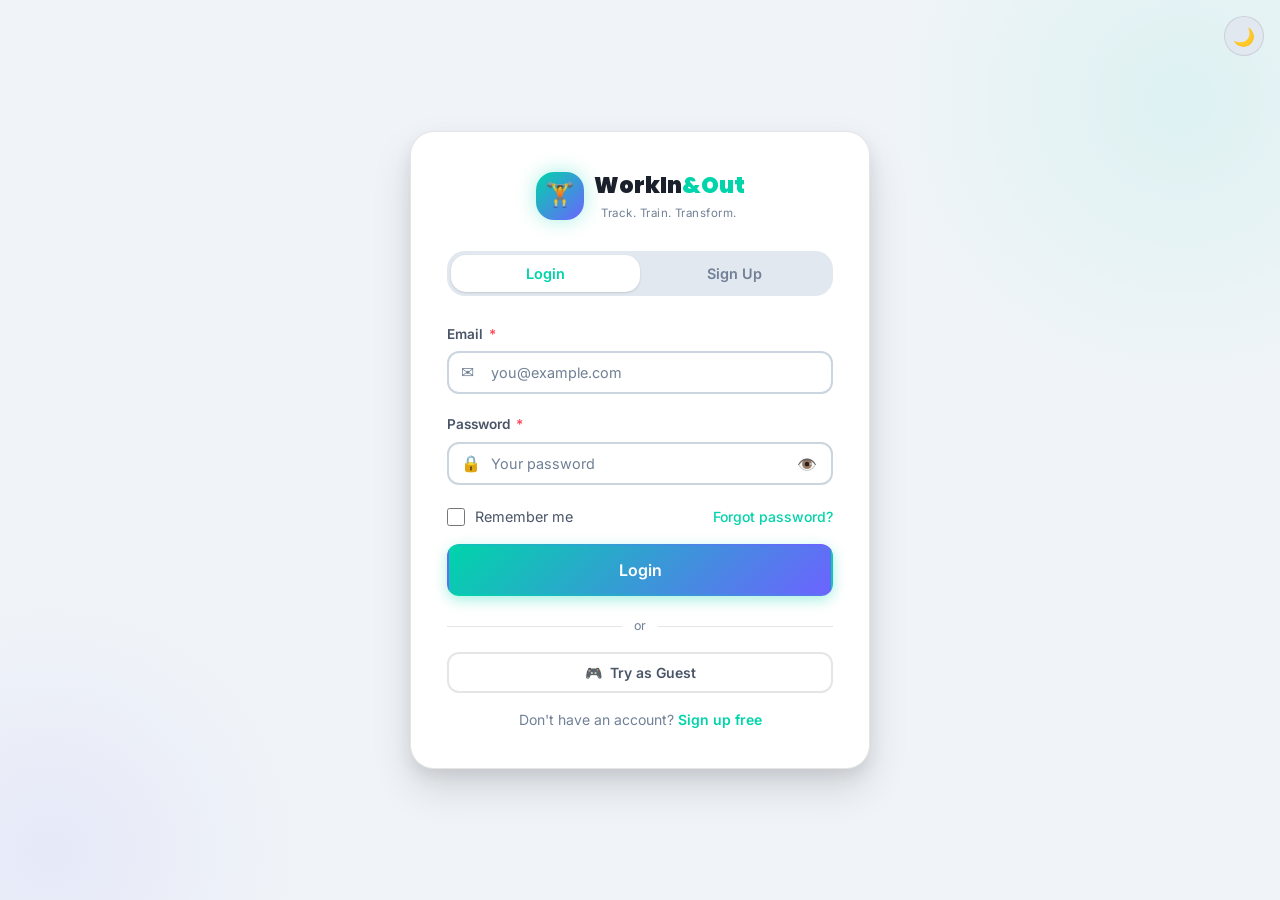
==== bmi.html @ ae922fb9 "feat: premium themes, real dashboard features, recovery page - themes.css: dark theme now uses deep " ====
<!DOCTYPE html>
<html lang="en" data-theme="light">
<head>
    <meta charset="UTF-8">
    <meta name="viewport" content="width=device-width, initial-scale=1.0">
    <title>BMI Calculator - WorkIn&amp;Out</title>
    <link rel="preconnect" href="https://fonts.googleapis.com">
    <link href="https://fonts.googleapis.com/css2?family=Inter:wght@300;400;500;600;700;800&family=Poppins:wght@400;500;600;700;800&display=swap" rel="stylesheet">
    <link rel="stylesheet" href="css/themes.css">
    <link rel="stylesheet" href="css/animations.css">
    <link rel="stylesheet" href="css/style.css">
    <style>
        /* ── Sidebar nav-link classes ── */
        .sidebar-header {
            display: flex;
            align-items: center;
            justify-content: space-between;
            padding: 20px 16px;
            border-bottom: 1px solid var(--nav-border);
            flex-shrink: 0;
        }
        .logo {
            display: flex;
            align-items: center;
            gap: 10px;
            font-family: 'Poppins', sans-serif;
            font-weight: 800;
            font-size: 1.05rem;
            color: var(--text-primary);
            text-decoration: none;
        }
        .logo span { color: var(--accent-primary); }
        .sidebar-close {
            background: none;
            border: none;
            cursor: pointer;
            color: var(--text-muted);
            font-size: 1rem;
            padding: 6px 8px;
            border-radius: var(--radius-sm);
            line-height: 1;
            transition: background var(--transition-fast);
            display: none;
        }
        .sidebar-close:hover { background: var(--bg-secondary); }
        .nav-links {
            list-style: none;
            padding: 12px 10px;
            margin: 0;
            flex: 1;
            display: flex;
            flex-direction: column;
            gap: 2px;
            overflow-y: auto;
        }
        .nav-links li { margin: 0; }
        .nav-link {
            display: flex;
            align-items: center;
            gap: 12px;
            padding: 11px 14px;
            border-radius: var(--radius-md);
            color: var(--text-secondary);
            font-weight: 500;
            font-size: 0.9rem;
            text-decoration: none;
            transition: all var(--transition-fast);
            position: relative;
        }
        .nav-link:hover {
            background: rgba(var(--accent-primary-rgb), 0.08);
            color: var(--accent-primary);
        }
        .nav-link.active {
            background: rgba(var(--accent-primary-rgb), 0.12);
            color: var(--accent-primary);
            font-weight: 600;
        }
        .nav-link.active::before {
            content: '';
            position: absolute;
            left: 0; top: 20%; bottom: 20%;
            width: 3px;
            background: var(--accent-primary);
            border-radius: 0 3px 3px 0;
        }
        .nav-icon { font-size: 1.1rem; flex-shrink: 0; width: 20px; text-align: center; }

        @media (max-width: 768px) {
            .sidebar-close { display: flex; align-items: center; justify-content: center; }
        }

        /* ── BMI Page Styles ── */
        .bmi-sliders-grid {
            display: grid;
            grid-template-columns: 1fr 1fr;
            gap: 24px;
        }
        @media (max-width: 640px) { .bmi-sliders-grid { grid-template-columns: 1fr; } }

        .slider-group { display: flex; flex-direction: column; gap: 12px; }
        .slider-label {
            font-weight: 700;
            font-size: 0.85rem;
            color: var(--text-muted);
            text-transform: uppercase;
            letter-spacing: 0.06em;
        }
        .slider-value-box {
            background: var(--gradient-primary);
            border-radius: var(--radius-lg);
            padding: 16px 20px;
            text-align: center;
            box-shadow: var(--shadow-glow);
        }
        .slider-big-num {
            font-family: 'Poppins', sans-serif;
            font-weight: 800;
            font-size: 3rem;
            color: #fff;
            line-height: 1;
        }
        .slider-unit-label {
            font-size: 0.9rem;
            color: rgba(255,255,255,0.75);
            font-weight: 600;
            margin-top: 2px;
        }
        .slider-track-wrap {
            display: flex;
            align-items: center;
            gap: 10px;
        }
        .slider-track-wrap span {
            font-size: 0.72rem;
            font-weight: 600;
            color: var(--text-muted);
            white-space: nowrap;
            min-width: 36px;
        }
        .slider-track-wrap span:last-child { text-align: right; }

        /* Custom range slider — gradient track */
        input[type="range"].bmi-slider {
            -webkit-appearance: none;
            appearance: none;
            flex: 1;
            height: 6px;
            border-radius: var(--radius-full);
            background: var(--bg-secondary);
            outline: none;
            cursor: pointer;
        }
        input[type="range"].bmi-slider::-webkit-slider-thumb {
            -webkit-appearance: none;
            appearance: none;
            width: 22px;
            height: 22px;
            border-radius: 50%;
            background: var(--gradient-primary);
            cursor: pointer;
            box-shadow: 0 2px 8px rgba(var(--accent-primary-rgb), 0.45);
            border: 3px solid #fff;
            transition: transform 0.15s ease, box-shadow 0.15s ease;
        }
        input[type="range"].bmi-slider::-moz-range-thumb {
            width: 22px;
            height: 22px;
            border-radius: 50%;
            background: var(--gradient-primary);
            cursor: pointer;
            box-shadow: 0 2px 8px rgba(var(--accent-primary-rgb), 0.45);
            border: 3px solid #fff;
        }
        input[type="range"].bmi-slider::-webkit-slider-thumb:hover {
            transform: scale(1.15);
            box-shadow: 0 4px 14px rgba(var(--accent-primary-rgb), 0.6);
        }

        /* Unit toggle */
        .unit-toggle-wrap {
            display: flex;
            align-items: center;
            gap: 10px;
        }
        .unit-btn {
            padding: 8px 18px;
            border-radius: var(--radius-full);
            border: 2px solid var(--border-color);
            background: var(--bg-card);
            color: var(--text-secondary);
            font-weight: 600;
            font-size: 0.85rem;
            cursor: pointer;
            transition: all var(--transition-fast);
        }
        .unit-btn.active {
            background: var(--gradient-primary);
            color: #fff;
            border-color: var(--accent-primary);
            box-shadow: var(--shadow-glow);
        }

        /* BMI Result Display */
        .bmi-result-card {
            text-align: center;
            padding: 32px 24px;
        }
        .bmi-big-number {
            font-family: 'Poppins', sans-serif;
            font-weight: 900;
            font-size: 5rem;
            line-height: 1;
            transition: color 0.4s ease;
        }
        .bmi-category-badge {
            display: inline-block;
            padding: 6px 20px;
            border-radius: var(--radius-full);
            font-weight: 700;
            font-size: 0.9rem;
            margin-top: 8px;
            transition: background 0.4s ease, color 0.4s ease;
        }
        .bmi-desc-text {
            margin-top: 12px;
            font-size: 0.9rem;
            color: var(--text-muted);
            max-width: 400px;
            margin-left: auto;
            margin-right: auto;
            line-height: 1.6;
        }

        /* Gauge */
        .gauge-wrap {
            display: flex;
            flex-direction: column;
            align-items: center;
            margin: 16px 0 8px;
        }
        #bmi-gauge-svg {
            width: 100%;
            max-width: 280px;
        }

        /* Gauge legend */
        .gauge-legend {
            display: flex;
            gap: 10px;
            flex-wrap: wrap;
            justify-content: center;
            margin-top: 8px;
        }
        .gauge-legend-item {
            display: flex;
            align-items: center;
            gap: 5px;
            font-size: 0.72rem;
            font-weight: 600;
            color: var(--text-muted);
        }
        .gauge-dot {
            width: 8px;
            height: 8px;
            border-radius: 50%;
            flex-shrink: 0;
        }

        /* Ideal weight */
        .ideal-weight-display {
            display: flex;
            align-items: center;
            justify-content: center;
            gap: 16px;
            flex-wrap: wrap;
        }
        .ideal-range-val {
            font-family: 'Poppins', sans-serif;
            font-size: 1.5rem;
            font-weight: 800;
            color: var(--accent-success);
        }

        /* History chart */
        .bmi-chart-canvas {
            width: 100%;
            height: 200px;
            display: block;
        }

        /* Save btn area */
        .save-section {
            display: flex;
            align-items: center;
            justify-content: center;
            gap: 12px;
            padding: 8px 0;
        }

        /* Topbar hamburger inline */
        .topbar-hamburger {
            background: none;
            border: none;
            font-size: 1.4rem;
            cursor: pointer;
            color: var(--text-primary);
            padding: 4px 8px;
            border-radius: var(--radius-sm);
            display: none;
            line-height: 1;
        }
        @media (max-width: 768px) {
            .topbar-hamburger { display: block; }
        }
    </style>
</head>
<body>
<div class="app-layout">

    <!-- ══════════ SIDEBAR ══════════ -->
    <nav class="sidebar" id="sidebar">
        <div class="sidebar-header">
            <div class="logo">🏋️ <span>WorkIn&amp;Out</span></div>
            <button class="sidebar-close" id="sidebarClose">✕</button>
        </div>
        <ul class="nav-links">
            <li><a href="dashboard.html" class="nav-link"><span class="nav-icon">🏠</span><span>Dashboard</span></a></li>
            <li><a href="workout.html" class="nav-link"><span class="nav-icon">💪</span><span>Workouts</span></a></li>
            <li><a href="bmi.html" class="nav-link active"><span class="nav-icon">⚖️</span><span>BMI</span></a></li>
            <li><a href="diet.html" class="nav-link"><span class="nav-icon">🥗</span><span>Diet</span></a></li>
            <li><a href="sessions.html" class="nav-link"><span class="nav-icon">⏱️</span><span>Sessions</span></a></li>
            <li><a href="progress.html" class="nav-link"><span class="nav-icon">📈</span><span>Progress</span></a></li>
            <li><a href="sleep.html" class="nav-link"><span class="nav-icon">🌿</span><span>Recovery</span></a></li>
            <li><a href="profile.html" class="nav-link"><span class="nav-icon">👤</span><span>Profile</span></a></li>
        </ul>
        <div class="sidebar-footer">
            <button class="theme-toggle" id="themeToggle" onclick="ThemeManager.toggle()">🌙 Dark Mode</button>
            <button class="btn btn-danger btn-sm" onclick="Auth.logout()">Logout</button>
        </div>
    </nav>
    <div class="sidebar-overlay" id="sidebarOverlay"></div>
    <button class="hamburger" id="hamburger">☰</button>

    <!-- ══════════ MAIN CONTENT ══════════ -->
    <main class="main-content">

        <!-- Top bar -->
        <div class="topbar">
            <div class="d-flex items-center gap-8">
                <button class="topbar-hamburger" id="topbarHamburger" aria-label="Menu">☰</button>
                <div>
                    <span class="topbar-title">BMI Calculator</span>
                </div>
            </div>
            <div class="topbar-actions">
                <button class="theme-toggle" data-theme-toggle aria-label="Toggle theme">
                    <span class="theme-icon">🌙</span>
                </button>
            </div>
        </div>

        <!-- Page body -->
        <div class="page-container">

            <!-- ── Input Section ── -->
            <div class="section reveal">
                <div class="section-header">
                    <h3 class="section-title">⚖️ BMI Calculator</h3>
                    <div class="unit-toggle-wrap">
                        <button class="unit-btn active" id="btn-metric" onclick="setUnit('metric')">Metric (cm/kg)</button>
                        <button class="unit-btn" id="btn-imperial" onclick="setUnit('imperial')">Imperial (in/lbs)</button>
                    </div>
                </div>

                <!-- Hidden select read by bmi.js -->
                <select id="unit-select" style="display:none">
                    <option value="metric" selected>metric</option>
                    <option value="imperial">imperial</option>
                </select>

                <div class="bmi-sliders-grid">
                    <!-- Height slider -->
                    <div class="card">
                        <div class="slider-label">📏 Height</div>
                        <div class="slider-value-box">
                            <div class="slider-big-num" id="height-display">170</div>
                            <div class="slider-unit-label" id="height-unit-label">cm</div>
                        </div>
                        <div class="slider-group">
                            <div class="slider-track-wrap">
                                <span id="height-min-label">100 cm</span>
                                <input type="range" class="bmi-slider" id="height-input"
                                    min="100" max="250" value="170" step="1"
                                    oninput="onSliderInput('height')">
                                <span id="height-max-label">250 cm</span>
                            </div>
                        </div>
                    </div>

                    <!-- Weight slider -->
                    <div class="card">
                        <div class="slider-label">🏋️ Weight</div>
                        <div class="slider-value-box" style="background:linear-gradient(135deg,#6c63ff,#a855f7)">
                            <div class="slider-big-num" id="weight-display">70</div>
                            <div class="slider-unit-label" id="weight-unit-label">kg</div>
                        </div>
                        <div class="slider-group">
                            <div class="slider-track-wrap">
                                <span id="weight-min-label">30 kg</span>
                                <input type="range" class="bmi-slider" id="weight-input"
                                    min="30" max="200" value="70" step="1"
                                    oninput="onSliderInput('weight')">
                                <span id="weight-max-label">200 kg</span>
                            </div>
                        </div>
                    </div>
                </div>
            </div>

            <!-- ── BMI Result + Gauge ── -->
            <div class="section reveal">
                <div class="section-header">
                    <h3 class="section-title">📊 Your Result</h3>
                </div>
                <div class="card bmi-result-card">
                    <div class="bmi-big-number" id="bmi-gauge-number" style="color:var(--accent-primary)">—</div>
                    <div class="bmi-category-badge" id="bmi-gauge-category"
                        style="background:rgba(var(--accent-primary-rgb),0.12);color:var(--accent-primary)">
                        Enter values above
                    </div>
                    <div class="gauge-wrap">
                        <div id="gauge-holder"></div>
                        <div class="gauge-legend">
                            <div class="gauge-legend-item"><div class="gauge-dot" style="background:#74b9ff"></div>Underweight &lt;18.5</div>
                            <div class="gauge-legend-item"><div class="gauge-dot" style="background:#00d4aa"></div>Normal 18.5–24.9</div>
                            <div class="gauge-legend-item"><div class="gauge-dot" style="background:#ffa502"></div>Overweight 25–29.9</div>
                            <div class="gauge-legend-item"><div class="gauge-dot" style="background:#ff4757"></div>Obese ≥30</div>
                        </div>
                    </div>
                    <div class="bmi-desc-text" id="bmi-description">Adjust the sliders above to calculate your BMI.</div>
                </div>
            </div>

            <!-- ── Ideal Weight Range ── -->
            <div class="section reveal">
                <div class="card">
                    <div class="card-header">
                        <div class="card-title">🎯 Ideal Weight Range</div>
                        <div class="card-subtitle">Based on BMI 18.5 – 24.9 for your height</div>
                    </div>
                    <div class="ideal-weight-display" id="ideal-weight-display">
                        <div style="text-align:center">
                            <div class="text-muted text-sm font-semibold">Min</div>
                            <div class="ideal-range-val" id="ideal-min">—</div>
                            <div class="text-muted text-xs" id="ideal-unit-label">kg</div>
                        </div>
                        <div style="font-size:2rem;color:var(--text-muted)">→</div>
                        <div style="text-align:center">
                            <div class="text-muted text-sm font-semibold">Max</div>
                            <div class="ideal-range-val" id="ideal-max">—</div>
                            <div class="text-muted text-xs" id="ideal-unit-label2">kg</div>
                        </div>
                        <div style="text-align:center;margin-left:12px">
                            <div class="text-sm text-muted">Your ideal weight range is</div>
                            <div class="font-bold" id="ideal-summary">— to — kg</div>
                        </div>
                    </div>
                </div>
            </div>

            <!-- ── Save Reading ── -->
            <div class="section reveal">
                <div class="save-section">
                    <button class="btn btn-primary" id="save-bmi-btn">💾 Save Reading</button>
                </div>
            </div>

            <!-- ── BMI History Chart ── -->
            <div class="section reveal">
                <div class="section-header">
                    <h3 class="section-title">📈 BMI History</h3>
                </div>
                <div class="card">
                    <canvas class="bmi-chart-canvas" id="bmi-chart"></canvas>
                </div>
            </div>

            <!-- ── History Table ── -->
            <div class="section reveal">
                <div id="bmi-history">
                    <!-- Populated by bmi.js -->
                </div>
            </div>

        </div><!-- /page-container -->
    </main>
</div><!-- /app-layout -->

<!-- Scripts -->
<script src="js/utils.js"></script>
<script src="js/theme.js"></script>
<script src="js/auth.js"></script>
<script src="js/app.js"></script>
<script src="js/bmi.js"></script>
<script>
    /* ── Sidebar mobile close ── */
    (function () {
        function closeSidebar() {
            document.querySelector('.sidebar').classList.remove('open');
            document.querySelector('.sidebar-overlay').classList.remove('active');
            document.querySelector('.hamburger').classList.remove('open');
            document.body.style.overflow = '';
        }
        document.getElementById('sidebarClose').addEventListener('click', closeSidebar);
        document.getElementById('sidebarOverlay').addEventListener('click', closeSidebar);
        document.querySelectorAll('.nav-link').forEach(function (link) {
            link.addEventListener('click', function () {
                if (window.innerWidth <= 768) closeSidebar();
            });
        });
        /* Topbar hamburger also opens sidebar */
        var topbarHam = document.getElementById('topbarHamburger');
        if (topbarHam) {
            topbarHam.addEventListener('click', function () {
                document.querySelector('.sidebar').classList.toggle('open');
                document.querySelector('.sidebar-overlay').classList.toggle('active');
            });
        }
    })();

    /* ── Slider helpers ── */
    var _currentUnit = 'metric';

    function onSliderInput(which) {
        var val = document.getElementById(which + '-input').value;
        document.getElementById(which + '-display').textContent = val;
        updateIdealWeight();
    }

    function setUnit(unit) {
        if (_currentUnit === unit) return;

        var hInput = document.getElementById('height-input');
        var wInput = document.getElementById('weight-input');
        var hVal   = parseFloat(hInput.value);
        var wVal   = parseFloat(wInput.value);

        if (unit === 'imperial') {
            /* cm → inches */
            var hIn = Math.round(hVal / 2.54);
            hInput.min   = '55';
            hInput.max   = '95';
            hInput.value = Math.min(Math.max(hIn, 55), 95);
            document.getElementById('height-display').textContent = hInput.value;
            document.getElementById('height-unit-label').textContent = 'in';
            document.getElementById('height-min-label').textContent  = '55 in';
            document.getElementById('height-max-label').textContent  = '95 in';

            /* kg → lbs */
            var wLbs = Math.round(wVal * 2.20462);
            wInput.min   = '66';
            wInput.max   = '440';
            wInput.value = Math.min(Math.max(wLbs, 66), 440);
            document.getElementById('weight-display').textContent = wInput.value;
            document.getElementById('weight-unit-label').textContent = 'lbs';
            document.getElementById('weight-min-label').textContent  = '66 lbs';
            document.getElementById('weight-max-label').textContent  = '440 lbs';

            document.getElementById('ideal-unit-label').textContent  = 'lbs';
            document.getElementById('ideal-unit-label2').textContent = 'lbs';
        } else {
            /* inches → cm */
            var hCm = Math.round(hVal * 2.54);
            hInput.min   = '100';
            hInput.max   = '250';
            hInput.value = Math.min(Math.max(hCm, 100), 250);
            document.getElementById('height-display').textContent = hInput.value;
            document.getElementById('height-unit-label').textContent = 'cm';
            document.getElementById('height-min-label').textContent  = '100 cm';
            document.getElementById('height-max-label').textContent  = '250 cm';

            /* lbs → kg */
            var wKg = Math.round(wVal / 2.20462);
            wInput.min   = '30';
            wInput.max   = '200';
            wInput.value = Math.min(Math.max(wKg, 30), 200);
            document.getElementById('weight-display').textContent = wInput.value;
            document.getElementById('weight-unit-label').textContent = 'kg';
            document.getElementById('weight-min-label').textContent  = '30 kg';
            document.getElementById('weight-max-label').textContent  = '200 kg';

            document.getElementById('ideal-unit-label').textContent  = 'kg';
            document.getElementById('ideal-unit-label2').textContent = 'kg';
        }

        _currentUnit = unit;
        var sel = document.getElementById('unit-select');
        sel.value = unit;
        sel.dispatchEvent(new Event('input'));

        document.getElementById('btn-metric').classList.toggle('active', unit === 'metric');
        document.getElementById('btn-imperial').classList.toggle('active', unit === 'imperial');

        updateIdealWeight();
    }

    function updateIdealWeight() {
        var hVal = parseFloat(document.getElementById('height-input').value);
        if (!hVal) return;
        var hM;
        if (_currentUnit === 'imperial') {
            hM = hVal * 0.0254;
        } else {
            hM = hVal / 100;
        }
        var idealMinKg = Math.round(18.5 * hM * hM * 10) / 10;
        var idealMaxKg = Math.round(24.9 * hM * hM * 10) / 10;

        var minDisp, maxDisp, unitStr;
        if (_currentUnit === 'imperial') {
            minDisp = (idealMinKg * 2.20462).toFixed(1);
            maxDisp = (idealMaxKg * 2.20462).toFixed(1);
            unitStr = 'lbs';
        } else {
            minDisp = idealMinKg.toFixed(1);
            maxDisp = idealMaxKg.toFixed(1);
            unitStr = 'kg';
        }

        document.getElementById('ideal-min').textContent     = minDisp;
        document.getElementById('ideal-max').textContent     = maxDisp;
        document.getElementById('ideal-summary').textContent =
            minDisp + ' to ' + maxDisp + ' ' + unitStr;
    }

    /* ── Theme button label sync ── */
    function syncThemeBtn() {
        var isDark = document.documentElement.getAttribute('data-theme') === 'dark';
        var btn = document.getElementById('themeToggle');
        if (btn) btn.textContent = isDark ? '☀️ Light Mode' : '🌙 Dark Mode';
    }
    var _origToggle = ThemeManager.toggle;
    ThemeManager.toggle = function () { _origToggle(); syncThemeBtn(); };

    /* ── DOMContentLoaded init ── */
    document.addEventListener('DOMContentLoaded', function () {
        ThemeManager.init();
        Auth.requireAuth();
        App.init();
        BMICalculator.init();

        syncThemeBtn();

        /* Pre-populate sliders from user profile */
        var user = Auth.getCurrentUser && Auth.getCurrentUser();
        if (user) {
            var h = parseFloat(user.height);
            var w = parseFloat(user.weight);
            if (h && h >= 100 && h <= 250) {
                document.getElementById('height-input').value = h;
                document.getElementById('height-display').textContent = h;
            }
            if (w && w >= 30 && w <= 200) {
                document.getElementById('weight-input').value = w;
                document.getElementById('weight-display').textContent = w;
            }
            /* Trigger bmi.js recalculation */
            document.getElementById('height-input').dispatchEvent(new Event('input'));
        }

        updateIdealWeight();
        BMICalculator.renderBMIHistoryChart('bmi-chart');
    });
</script>
</body>
</html>
---- css/themes.css ----
/* =============================================
   WorkIn&Out - Theme Variables
   Light theme is the default (:root)
   Dark theme via [data-theme="dark"]
============================================= */

:root {
  /* Backgrounds */
  --bg-primary:    #f0f4f8;
  --bg-secondary:  #e2e8f0;
  --bg-card:       #ffffff;
  --bg-glass:      rgba(255, 255, 255, 0.72);

  /* Text */
  --text-primary:   #1a202c;
  --text-secondary: #4a5568;
  --text-muted:     #718096;

  /* Accent */
  --accent-primary:   #00d4aa;
  --accent-secondary: #6c63ff;
  --accent-danger:    #ff4757;
  --accent-warning:   #ffa502;
  --accent-success:   #2ed573;

  /* Accent RGB helpers (for rgba() usage) */
  --accent-primary-rgb:   0, 212, 170;
  --accent-secondary-rgb: 108, 99, 255;
  --accent-danger-rgb:    255, 71, 87;

  /* Borders */
  --border-color: rgba(0, 0, 0, 0.1);
  --border-focus: var(--accent-primary);

  /* Shadows */
  --shadow-sm:  0 1px 3px rgba(0, 0, 0, 0.08), 0 1px 2px rgba(0, 0, 0, 0.06);
  --shadow-md:  0 4px 6px rgba(0, 0, 0, 0.07), 0 2px 4px rgba(0, 0, 0, 0.06);
  --shadow-lg:  0 10px 25px rgba(0, 0, 0, 0.1), 0 4px 10px rgba(0, 0, 0, 0.08);
  --shadow-xl:  0 20px 40px rgba(0, 0, 0, 0.12), 0 8px 16px rgba(0, 0, 0, 0.08);
  --shadow-glow: 0 0 20px rgba(var(--accent-primary-rgb), 0.35);
  --shadow-glow-lg: 0 0 40px rgba(var(--accent-primary-rgb), 0.5);

  /* Gradient */
  --gradient-bg:        linear-gradient(135deg, #f0f4ff 0%, #e8f0fe 50%, #f0f4f8 100%);
  --gradient-primary:   linear-gradient(135deg, var(--accent-primary) 0%, var(--accent-secondary) 100%);
  --gradient-danger:    linear-gradient(135deg, var(--accent-danger)  0%, #ff6b81 100%);
  --gradient-warm:      linear-gradient(135deg, #ffa502 0%, #ff6348 100%);
  --gradient-cool:      linear-gradient(135deg, #74b9ff 0%, var(--accent-secondary) 100%);
  --gradient-card:      linear-gradient(145deg, var(--bg-card) 0%, var(--bg-secondary) 100%);

  /* Nav */
  --nav-bg:      #ffffff;
  --nav-border:  rgba(0, 0, 0, 0.08);
  --nav-width:   260px;

  /* Input */
  --input-bg:      #ffffff;
  --input-border:  #cbd5e0;

  /* Radius */
  --radius-sm:  6px;
  --radius-md:  12px;
  --radius-lg:  18px;
  --radius-xl:  24px;
  --radius-full: 9999px;

  /* Transitions */
  --transition-fast:   0.15s ease;
  --transition-normal: 0.25s ease;
  --transition-slow:   0.4s ease;

  /* Z-index layers */
  --z-base:    1;
  --z-dropdown: 100;
  --z-sticky:  200;
  --z-overlay: 300;
  --z-modal:   400;
  --z-toast:   500;
}

/* ── Dark Theme ─────────────────────────────── */
[data-theme="dark"] {
  --bg-primary:    #0a0a0f;
  --bg-secondary:  #12121a;
  --bg-card:       #1a1a2e;
  --bg-glass:      rgba(26, 26, 46, 0.80);
  --gradient-bg:   linear-gradient(135deg, #0a0a0f 0%, #0f0f1a 50%, #1a1a2e 100%);

  --text-primary:   #f0f4f8;
  --text-secondary: #a0aec0;
  --text-muted:     #718096;

  --accent-primary:   #00d4aa;
  --accent-secondary: #7c75ff;
  --accent-danger:    #ff4757;
  --accent-warning:   #ffa502;
  --accent-success:   #2ed573;

  --border-color: rgba(255, 255, 255, 0.08);

  --shadow-sm:  0 1px 3px rgba(0, 0, 0, 0.3),  0 1px 2px rgba(0, 0, 0, 0.2);
  --shadow-md:  0 4px 6px rgba(0, 0, 0, 0.25), 0 2px 4px rgba(0, 0, 0, 0.2);
  --shadow-lg:  0 10px 25px rgba(0, 0, 0, 0.35), 0 4px 10px rgba(0, 0, 0, 0.25);
  --shadow-xl:  0 20px 40px rgba(0, 0, 0, 0.45), 0 8px 16px rgba(0, 0, 0, 0.3);
  --shadow-glow: 0 0 24px rgba(var(--accent-primary-rgb), 0.45);
  --shadow-glow-lg: 0 0 40px rgba(var(--accent-primary-rgb), 0.5);

  --gradient-card: linear-gradient(145deg, #1a1a2e 0%, #1f1f38 100%);

  --nav-bg:     #13151f;
  --nav-border: rgba(255, 255, 255, 0.06);

  --input-bg:     #252838;
  --input-border: rgba(255, 255, 255, 0.12);
}

/* ── Smooth theme transitions ───────────────── */
*,
*::before,
*::after {
  transition:
    background-color var(--transition-normal),
    border-color     var(--transition-normal),
    color            var(--transition-fast),
    box-shadow       var(--transition-normal);
}

/* Disable transitions for elements that shouldn't animate on theme switch */
.no-theme-transition,
.no-theme-transition * {
  transition: none !important;
}
---- css/animations.css ----
/* =============================================
   WorkIn&Out - Animation Keyframes
============================================= */

/* ── Fade ───────────────────────────────────── */
@keyframes fadeIn {
  from { opacity: 0; }
  to   { opacity: 1; }
}

@keyframes fadeOut {
  from { opacity: 1; }
  to   { opacity: 0; }
}

/* ── Slide ──────────────────────────────────── */
@keyframes slideUp {
  from { opacity: 0; transform: translateY(28px); }
  to   { opacity: 1; transform: translateY(0);    }
}

@keyframes slideDown {
  from { opacity: 0; transform: translateY(-28px); }
  to   { opacity: 1; transform: translateY(0);     }
}

@keyframes slideLeft {
  from { opacity: 0; transform: translateX(28px); }
  to   { opacity: 1; transform: translateX(0);    }
}

@keyframes slideRight {
  from { opacity: 0; transform: translateX(-28px); }
  to   { opacity: 1; transform: translateX(0);     }
}

/* ── Scale ──────────────────────────────────── */
@keyframes scaleIn {
  from { opacity: 0; transform: scale(0.88); }
  to   { opacity: 1; transform: scale(1);    }
}

@keyframes scaleOut {
  from { opacity: 1; transform: scale(1);    }
  to   { opacity: 0; transform: scale(0.88); }
}

/* ── Bounce ─────────────────────────────────── */
@keyframes bounceIn {
  0%   { opacity: 0; transform: scale(0.3);   }
  50%  { opacity: 1; transform: scale(1.06);  }
  70%  {             transform: scale(0.96);  }
  100% {             transform: scale(1);     }
}

@keyframes bounceDown {
  0%, 20%, 50%, 80%, 100% { transform: translateY(0);   }
  40%                      { transform: translateY(12px); }
  60%                      { transform: translateY(6px);  }
}

/* ── Pulse ──────────────────────────────────── */
@keyframes pulse {
  0%, 100% { transform: scale(1);    opacity: 1;    }
  50%      { transform: scale(1.06); opacity: 0.82; }
}

@keyframes pulseShadow {
  0%, 100% { box-shadow: 0 0 0 0 rgba(var(--accent-primary-rgb), 0.4); }
  50%      { box-shadow: 0 0 0 14px rgba(var(--accent-primary-rgb), 0);  }
}

/* ── Spin ───────────────────────────────────── */
@keyframes spin {
  from { transform: rotate(0deg);   }
  to   { transform: rotate(360deg); }
}

@keyframes spinReverse {
  from { transform: rotate(360deg); }
  to   { transform: rotate(0deg);   }
}

/* ── Shimmer (skeleton loading) ─────────────── */
@keyframes shimmer {
  0%   { background-position: -600px 0; }
  100% { background-position:  600px 0; }
}

/* ── Ring / Circle progress ─────────────────── */
@keyframes ringProgress {
  from { stroke-dashoffset: var(--ring-full, 283); }
  to   { stroke-dashoffset: var(--ring-offset, 0); }
}

@keyframes ringFill {
  0%   { stroke-dashoffset: 283; }
  100% { stroke-dashoffset: var(--ring-target, 0); }
}

/* ── Float ──────────────────────────────────── */
@keyframes floatUp {
  0%   { transform: translateY(0px);  }
  50%  { transform: translateY(-8px); }
  100% { transform: translateY(0px);  }
}

@keyframes float {
  0%, 100% { transform: translateY(0)   rotate(0deg);   }
  33%       { transform: translateY(-6px) rotate(1.5deg); }
  66%       { transform: translateY(3px)  rotate(-1deg);  }
}

/* ── Heartbeat ──────────────────────────────── */
@keyframes heartbeat {
  0%   { transform: scale(1);    }
  14%  { transform: scale(1.14); }
  28%  { transform: scale(1);    }
  42%  { transform: scale(1.10); }
  70%  { transform: scale(1);    }
  100% { transform: scale(1);    }
}

/* ── Glow Pulse ─────────────────────────────── */
@keyframes glowPulse {
  0%, 100% {
    box-shadow: 0 0 5px  rgba(var(--accent-primary-rgb), 0.4),
                0 0 10px rgba(var(--accent-primary-rgb), 0.2);
  }
  50% {
    box-shadow: 0 0 20px rgba(var(--accent-primary-rgb), 0.7),
                0 0 40px rgba(var(--accent-primary-rgb), 0.35);
  }
}

@keyframes glowText {
  0%, 100% { text-shadow: 0 0 6px  rgba(var(--accent-primary-rgb), 0.5); }
  50%      { text-shadow: 0 0 20px rgba(var(--accent-primary-rgb), 0.9),
                          0 0 40px rgba(var(--accent-primary-rgb), 0.5); }
}

/* ── Counter / Number roll-up ───────────────── */
@keyframes counterUp {
  from { opacity: 0; transform: translateY(12px); }
  to   { opacity: 1; transform: translateY(0);    }
}

/* ── Toast notifications ────────────────────── */
@keyframes toastSlideIn {
  from { opacity: 0; transform: translateX(110%); }
  to   { opacity: 1; transform: translateX(0);    }
}

@keyframes toastSlideOut {
  from { opacity: 1; transform: translateX(0);    }
  to   { opacity: 0; transform: translateX(110%); }
}

/* ── Modal ──────────────────────────────────── */
@keyframes modalEnter {
  from { opacity: 0; transform: scale(0.92) translateY(20px); }
  to   { opacity: 1; transform: scale(1)    translateY(0);    }
}

@keyframes overlayFade {
  from { opacity: 0; }
  to   { opacity: 1; }
}

/* ── Page transition ────────────────────────── */
@keyframes pageEnter {
  from { opacity: 0; transform: translateY(16px); }
  to   { opacity: 1; transform: translateY(0);    }
}

/* ── Progress bar fill ──────────────────────── */
@keyframes progressFill {
  from { width: 0%; }
}

/* ── Wiggle ─────────────────────────────────── */
@keyframes wiggle {
  0%, 100% { transform: rotate(0deg);   }
  20%       { transform: rotate(-8deg);  }
  40%       { transform: rotate(8deg);   }
  60%       { transform: rotate(-5deg);  }
  80%       { transform: rotate(5deg);   }
}

/* ── Typewriter cursor ──────────────────────── */
@keyframes blink {
  0%, 100% { opacity: 1; }
  50%       { opacity: 0; }
}

/* ── Gradient shift ─────────────────────────── */
@keyframes gradientShift {
  0%   { background-position: 0%   50%; }
  50%  { background-position: 100% 50%; }
  100% { background-position: 0%   50%; }
}

/* ── Ripple ─────────────────────────────────── */
@keyframes ripple {
  from { transform: scale(0); opacity: 0.5; }
  to   { transform: scale(4); opacity: 0;   }
}

/* ── Bar chart grow ─────────────────────────── */
@keyframes barGrow {
  from { transform: scaleY(0); transform-origin: bottom; }
  to   { transform: scaleY(1); transform-origin: bottom; }
}

/* ═══════════════════════════════════════════
   Animation utility classes
═══════════════════════════════════════════ */

.animate-fadeIn      { animation: fadeIn      0.4s ease both; }
.animate-fadeOut     { animation: fadeOut     0.3s ease both; }
.animate-slideUp     { animation: slideUp     0.45s ease both; }
.animate-slideDown   { animation: slideDown   0.45s ease both; }
.animate-slideLeft   { animation: slideLeft   0.45s ease both; }
.animate-slideRight  { animation: slideRight  0.45s ease both; }
.animate-scaleIn     { animation: scaleIn     0.35s ease both; }
.animate-bounceIn    { animation: bounceIn    0.55s cubic-bezier(0.36, 0.07, 0.19, 0.97) both; }
.animate-pulse       { animation: pulse       2s   ease-in-out infinite; }
.animate-spin        { animation: spin        1s   linear infinite; }
.animate-float       { animation: floatUp     3s   ease-in-out infinite; }
.animate-heartbeat   { animation: heartbeat   1.4s ease-in-out infinite; }
.animate-glowPulse   { animation: glowPulse   2.5s ease-in-out infinite; }
.animate-shimmer     { animation: shimmer     1.6s linear infinite; }
.animate-wiggle      { animation: wiggle      0.6s ease-in-out; }
.animate-gradientShift { animation: gradientShift 4s ease infinite; }

/* Scroll-triggered: added by JS IntersectionObserver */
.animate-in {
  animation: slideUp 0.5s cubic-bezier(0.22, 1, 0.36, 1) both;
}

/* Staggered delays for lists */
.stagger-1  { animation-delay: 0.05s; }
.stagger-2  { animation-delay: 0.10s; }
.stagger-3  { animation-delay: 0.15s; }
.stagger-4  { animation-delay: 0.20s; }
.stagger-5  { animation-delay: 0.25s; }
.stagger-6  { animation-delay: 0.30s; }
.stagger-7  { animation-delay: 0.35s; }
.stagger-8  { animation-delay: 0.40s; }

/* Initially hidden for scroll reveal */
.reveal {
  opacity: 0;
  transform: translateY(20px);
  transition: opacity 0.5s ease, transform 0.5s ease;
}
.reveal.visible {
  opacity: 1;
  transform: translateY(0);
}
---- css/style.css ----
/* =============================================
   WorkIn&Out - Main Stylesheet
   ~1600 lines — comprehensive design system
============================================= */

/* ── Google Fonts ───────────────────────────── */
@import url('https://fonts.googleapis.com/css2?family=Inter:wght@300;400;500;600;700;800&family=Poppins:wght@400;500;600;700;800;900&display=swap');

/* ── Local imports ──────────────────────────── */
@import 'themes.css';
@import 'animations.css';

/* ── Premium visual enhancements ───────────── */
[data-theme="dark"] body {
  background: var(--gradient-bg, var(--bg-primary));
}

[data-theme="dark"] .card {
  background: rgba(26, 26, 46, 0.8);
  backdrop-filter: blur(20px);
  -webkit-backdrop-filter: blur(20px);
  border: 1px solid rgba(255, 255, 255, 0.06);
  box-shadow: 0 8px 32px rgba(0, 0, 0, 0.4), 0 2px 8px rgba(0, 0, 0, 0.3), inset 0 1px 0 rgba(255, 255, 255, 0.05);
}

.card:hover {
  transform: translateY(-2px);
  transition: transform 0.2s ease, box-shadow 0.2s ease;
}

/* ═══════════════════════════════════════════
   1. CSS RESET & BASE
═══════════════════════════════════════════ */
*,
*::before,
*::after {
  box-sizing: border-box;
  margin: 0;
  padding: 0;
}

html {
  font-size: 16px;
  scroll-behavior: smooth;
  -webkit-text-size-adjust: 100%;
}

body {
  font-family: 'Inter', system-ui, -apple-system, sans-serif;
  background-color: var(--bg-primary);
  color: var(--text-primary);
  line-height: 1.6;
  min-height: 100vh;
  overflow-x: hidden;
  -webkit-font-smoothing: antialiased;
  -moz-osx-font-smoothing: grayscale;
}

img, video, svg {
  display: block;
  max-width: 100%;
}

a {
  color: var(--accent-primary);
  text-decoration: none;
  transition: color var(--transition-fast);
}
a:hover { color: var(--accent-secondary); }

ul, ol { list-style: none; }

button, input, select, textarea {
  font-family: inherit;
  font-size: inherit;
}

button { cursor: pointer; }

/* ── Custom Scrollbar ───────────────────────── */
::-webkit-scrollbar        { width: 6px; height: 6px; }
::-webkit-scrollbar-track  { background: var(--bg-secondary); }
::-webkit-scrollbar-thumb  {
  background: var(--accent-primary);
  border-radius: var(--radius-full);
}
::-webkit-scrollbar-thumb:hover { background: var(--accent-secondary); }
* { scrollbar-width: thin; scrollbar-color: var(--accent-primary) var(--bg-secondary); }

/* ── Selection ──────────────────────────────── */
::selection {
  background: rgba(var(--accent-primary-rgb), 0.25);
  color: var(--text-primary);
}

/* ═══════════════════════════════════════════
   2. TYPOGRAPHY
═══════════════════════════════════════════ */
h1, h2, h3, h4, h5, h6 {
  font-family: 'Poppins', sans-serif;
  font-weight: 700;
  line-height: 1.25;
  color: var(--text-primary);
}

h1 { font-size: clamp(1.8rem, 4vw, 2.8rem); }
h2 { font-size: clamp(1.4rem, 3vw, 2rem);   }
h3 { font-size: clamp(1.15rem, 2.5vw, 1.5rem); }
h4 { font-size: 1.15rem; }
h5 { font-size: 1rem;    }
h6 { font-size: 0.875rem; }

p  { color: var(--text-secondary); margin-bottom: 0.75rem; }
p:last-child { margin-bottom: 0; }

.text-gradient {
  background: var(--gradient-primary);
  -webkit-background-clip: text;
  -webkit-text-fill-color: transparent;
  background-clip: text;
}
.text-primary   { color: var(--text-primary)   !important; }
.text-secondary { color: var(--text-secondary) !important; }
.text-muted     { color: var(--text-muted)     !important; }
.text-accent    { color: var(--accent-primary) !important; }
.text-danger    { color: var(--accent-danger)  !important; }
.text-success   { color: var(--accent-success) !important; }
.text-warning   { color: var(--accent-warning) !important; }

.text-xs  { font-size: 0.72rem;  }
.text-sm  { font-size: 0.875rem; }
.text-md  { font-size: 1rem;     }
.text-lg  { font-size: 1.125rem; }
.text-xl  { font-size: 1.35rem;  }
.text-2xl { font-size: 1.6rem;   }
.text-3xl { font-size: 2rem;     }
.text-4xl { font-size: 2.5rem;   }

.font-light    { font-weight: 300; }
.font-normal   { font-weight: 400; }
.font-medium   { font-weight: 500; }
.font-semibold { font-weight: 600; }
.font-bold     { font-weight: 700; }
.font-black    { font-weight: 900; }

/* ═══════════════════════════════════════════
   3. LAYOUT — SIDEBAR NAVIGATION (desktop)
      BOTTOM NAV (mobile)
═══════════════════════════════════════════ */
.app-layout {
  display: flex;
  min-height: 100vh;
}

/* ── Sidebar ────────────────────────────────── */
.sidebar {
  position: fixed;
  top: 0;
  left: 0;
  width: var(--nav-width);
  height: 100vh;
  background: var(--nav-bg);
  border-right: 1px solid var(--nav-border);
  box-shadow: var(--shadow-md);
  display: flex;
  flex-direction: column;
  z-index: var(--z-sticky);
  overflow-y: auto;
  overflow-x: hidden;
  transition: transform var(--transition-normal), width var(--transition-normal);
}

.sidebar-logo {
  display: flex;
  align-items: center;
  gap: 12px;
  padding: 24px 20px 20px;
  border-bottom: 1px solid var(--nav-border);
  text-decoration: none;
}

.sidebar-logo-icon {
  width: 40px;
  height: 40px;
  background: var(--gradient-primary);
  border-radius: var(--radius-md);
  display: flex;
  align-items: center;
  justify-content: center;
  font-size: 1.3rem;
  flex-shrink: 0;
  box-shadow: var(--shadow-glow);
}

.sidebar-logo-text {
  font-family: 'Poppins', sans-serif;
  font-weight: 800;
  font-size: 1.1rem;
  color: var(--text-primary);
  white-space: nowrap;
}
.sidebar-logo-text span { color: var(--accent-primary); }

.sidebar-nav {
  flex: 1;
  padding: 16px 12px;
  display: flex;
  flex-direction: column;
  gap: 4px;
}

.nav-section-label {
  font-size: 0.65rem;
  font-weight: 700;
  letter-spacing: 0.1em;
  text-transform: uppercase;
  color: var(--text-muted);
  padding: 14px 8px 6px;
}

.nav-item {
  display: flex;
  align-items: center;
  gap: 12px;
  padding: 11px 14px;
  border-radius: var(--radius-md);
  color: var(--text-secondary);
  font-weight: 500;
  font-size: 0.9rem;
  transition: all var(--transition-fast);
  position: relative;
  cursor: pointer;
  text-decoration: none;
}
.nav-item:hover {
  background: rgba(var(--accent-primary-rgb), 0.08);
  color: var(--accent-primary);
}
.nav-item.active {
  background: rgba(var(--accent-primary-rgb), 0.12);
  color: var(--accent-primary);
  font-weight: 600;
}
.nav-item.active::before {
  content: '';
  position: absolute;
  left: 0;
  top: 20%;
  bottom: 20%;
  width: 3px;
  background: var(--accent-primary);
  border-radius: 0 3px 3px 0;
}

.nav-item-icon {
  width: 20px;
  height: 20px;
  display: flex;
  align-items: center;
  justify-content: center;
  font-size: 1.1rem;
  flex-shrink: 0;
}

.nav-badge {
  margin-left: auto;
  background: var(--accent-primary);
  color: #fff;
  font-size: 0.65rem;
  font-weight: 700;
  padding: 2px 7px;
  border-radius: var(--radius-full);
  min-width: 20px;
  text-align: center;
}

.sidebar-footer {
  padding: 16px 12px;
  border-top: 1px solid var(--nav-border);
  display: flex;
  flex-direction: column;
  gap: 4px;
}

.sidebar-user {
  display: flex;
  align-items: center;
  gap: 12px;
  padding: 10px 14px;
  border-radius: var(--radius-md);
  cursor: pointer;
  transition: background var(--transition-fast);
}
.sidebar-user:hover { background: var(--bg-secondary); }

.sidebar-avatar {
  width: 36px;
  height: 36px;
  border-radius: var(--radius-full);
  background: var(--gradient-primary);
  display: flex;
  align-items: center;
  justify-content: center;
  font-weight: 700;
  font-size: 0.85rem;
  color: #fff;
  flex-shrink: 0;
}

.sidebar-user-info { overflow: hidden; }
.sidebar-user-name {
  font-weight: 600;
  font-size: 0.875rem;
  white-space: nowrap;
  overflow: hidden;
  text-overflow: ellipsis;
}
.sidebar-user-role {
  font-size: 0.72rem;
  color: var(--text-muted);
}

/* ── Main content area ──────────────────────── */
.main-content {
  margin-left: var(--nav-width);
  flex: 1;
  min-height: 100vh;
  animation: pageEnter 0.4s ease both;
}

/* ── Top bar ────────────────────────────────── */
.topbar {
  position: sticky;
  top: 0;
  z-index: var(--z-sticky);
  background: var(--bg-glass);
  backdrop-filter: blur(16px);
  -webkit-backdrop-filter: blur(16px);
  border-bottom: 1px solid var(--nav-border);
  padding: 14px 28px;
  display: flex;
  align-items: center;
  justify-content: space-between;
  gap: 16px;
}

.topbar-title {
  font-family: 'Poppins', sans-serif;
  font-weight: 700;
  font-size: 1.15rem;
}

.topbar-actions {
  display: flex;
  align-items: center;
  gap: 10px;
}

/* ── Theme toggle button ────────────────────── */
.theme-toggle {
  width: 40px;
  height: 40px;
  border-radius: var(--radius-full);
  background: var(--bg-secondary);
  border: 1px solid var(--border-color);
  display: flex;
  align-items: center;
  justify-content: center;
  font-size: 1.1rem;
  cursor: pointer;
  transition: all var(--transition-fast);
}
.theme-toggle:hover {
  background: rgba(var(--accent-primary-rgb), 0.12);
  border-color: var(--accent-primary);
  transform: rotate(20deg);
}

/* ── Page container ─────────────────────────── */
.page-container {
  padding: 28px;
  max-width: 1200px;
}

.page-header {
  margin-bottom: 28px;
}
.page-header-subtitle {
  color: var(--text-muted);
  font-size: 0.9rem;
  margin-top: 4px;
}

/* ── Bottom nav (mobile) ────────────────────── */
.bottom-nav {
  display: none;
  position: fixed;
  bottom: 0;
  left: 0;
  right: 0;
  height: 64px;
  background: var(--nav-bg);
  border-top: 1px solid var(--nav-border);
  z-index: var(--z-sticky);
  box-shadow: 0 -4px 12px rgba(0,0,0,0.08);
}

.bottom-nav-inner {
  display: flex;
  align-items: stretch;
  height: 100%;
  max-width: 480px;
  margin: 0 auto;
}

.bottom-nav-item {
  flex: 1;
  display: flex;
  flex-direction: column;
  align-items: center;
  justify-content: center;
  gap: 3px;
  font-size: 0.62rem;
  font-weight: 500;
  color: var(--text-muted);
  text-decoration: none;
  transition: color var(--transition-fast);
  cursor: pointer;
  position: relative;
}
.bottom-nav-item .nav-icon { font-size: 1.3rem; }
.bottom-nav-item.active   { color: var(--accent-primary); }
.bottom-nav-item.active::after {
  content: '';
  position: absolute;
  top: 0;
  left: 25%;
  right: 25%;
  height: 2px;
  background: var(--accent-primary);
  border-radius: 0 0 3px 3px;
}

/* ── Hamburger (mobile topbar) ──────────────── */
.hamburger {
  display: none;
  flex-direction: column;
  justify-content: space-between;
  width: 24px;
  height: 18px;
  cursor: pointer;
  background: none;
  border: none;
  padding: 0;
}
.hamburger span {
  display: block;
  height: 2px;
  background: var(--text-primary);
  border-radius: 2px;
  transition: all var(--transition-normal);
}
.hamburger.open span:nth-child(1) { transform: rotate(45deg) translate(5px, 5px); }
.hamburger.open span:nth-child(2) { opacity: 0; transform: scaleX(0); }
.hamburger.open span:nth-child(3) { transform: rotate(-45deg) translate(5px, -5px); }

/* ── Mobile overlay ─────────────────────────── */
.sidebar-overlay {
  display: none;
  position: fixed;
  inset: 0;
  background: rgba(0,0,0,0.5);
  z-index: calc(var(--z-sticky) - 1);
  backdrop-filter: blur(2px);
  animation: overlayFade 0.25s ease;
}
.sidebar-overlay.active { display: block; }

/* ═══════════════════════════════════════════
   4. CARDS
═══════════════════════════════════════════ */
.card {
  background: var(--bg-card);
  border-radius: var(--radius-lg);
  border: 1px solid var(--border-color);
  box-shadow: var(--shadow-sm);
  padding: 24px;
  transition: box-shadow var(--transition-normal), transform var(--transition-fast);
}
.card:hover { box-shadow: var(--shadow-md); }

.card-hover:hover {
  transform: translateY(-2px);
  box-shadow: var(--shadow-lg);
}

.glass-card {
  background: var(--bg-glass);
  backdrop-filter: blur(14px);
  -webkit-backdrop-filter: blur(14px);
  border-radius: var(--radius-lg);
  border: 1px solid rgba(255,255,255,0.15);
  box-shadow: var(--shadow-lg);
  padding: 24px;
}

.gradient-card {
  background: var(--gradient-primary);
  border-radius: var(--radius-lg);
  padding: 24px;
  color: #fff;
  box-shadow: var(--shadow-glow);
}
.gradient-card h1,
.gradient-card h2,
.gradient-card h3,
.gradient-card h4,
.gradient-card p { color: #fff; }

.card-header {
  display: flex;
  align-items: center;
  justify-content: space-between;
  margin-bottom: 20px;
}
.card-title {
  font-family: 'Poppins', sans-serif;
  font-weight: 700;
  font-size: 1rem;
}
.card-subtitle { font-size: 0.8rem; color: var(--text-muted); margin-top: 2px; }

.card-divider {
  height: 1px;
  background: var(--border-color);
  margin: 16px -24px;
}

/* ── Stat Card ──────────────────────────────── */
.stat-card {
  background: var(--bg-card);
  border-radius: var(--radius-lg);
  border: 1px solid var(--border-color);
  padding: 22px 24px;
  display: flex;
  align-items: flex-start;
  gap: 16px;
  box-shadow: var(--shadow-sm);
  transition: all var(--transition-normal);
}
.stat-card:hover { box-shadow: var(--shadow-md); transform: translateY(-2px); }

.stat-icon {
  width: 48px;
  height: 48px;
  border-radius: var(--radius-md);
  display: flex;
  align-items: center;
  justify-content: center;
  font-size: 1.4rem;
  flex-shrink: 0;
}
.stat-icon.teal   { background: rgba(var(--accent-primary-rgb), 0.12); }
.stat-icon.purple { background: rgba(var(--accent-secondary-rgb), 0.12); }
.stat-icon.danger { background: rgba(var(--accent-danger-rgb), 0.12); }
.stat-icon.warning{ background: rgba(255, 165, 2, 0.12); }

.stat-info { flex: 1; min-width: 0; }
.stat-value {
  font-family: 'Poppins', sans-serif;
  font-size: 1.75rem;
  font-weight: 800;
  line-height: 1;
  color: var(--text-primary);
  animation: counterUp 0.5s ease both;
}
.stat-label {
  font-size: 0.8rem;
  color: var(--text-muted);
  margin-top: 4px;
  font-weight: 500;
}
.stat-change {
  font-size: 0.75rem;
  font-weight: 600;
  margin-top: 6px;
  display: flex;
  align-items: center;
  gap: 3px;
}
.stat-change.up   { color: var(--accent-success); }
.stat-change.down { color: var(--accent-danger);  }

/* ── Exercise Card ──────────────────────────── */
.exercise-card {
  background: var(--bg-card);
  border: 1px solid var(--border-color);
  border-radius: var(--radius-lg);
  padding: 18px 20px;
  display: flex;
  align-items: flex-start;
  gap: 14px;
  transition: all var(--transition-fast);
  cursor: pointer;
}
.exercise-card:hover {
  border-color: var(--accent-primary);
  box-shadow: 0 0 0 3px rgba(var(--accent-primary-rgb), 0.1);
  transform: translateX(3px);
}
.exercise-icon {
  width: 44px;
  height: 44px;
  background: rgba(var(--accent-primary-rgb), 0.1);
  border-radius: var(--radius-md);
  display: flex;
  align-items: center;
  justify-content: center;
  font-size: 1.3rem;
  flex-shrink: 0;
}
.exercise-info { flex: 1; min-width: 0; }
.exercise-name { font-weight: 600; font-size: 0.95rem; margin-bottom: 3px; }
.exercise-meta { font-size: 0.78rem; color: var(--text-muted); }
.exercise-tags { display: flex; flex-wrap: wrap; gap: 5px; margin-top: 8px; }

/* ── Meal Card ──────────────────────────────── */
.meal-card {
  background: var(--bg-card);
  border: 1px solid var(--border-color);
  border-radius: var(--radius-lg);
  overflow: hidden;
  transition: all var(--transition-normal);
  box-shadow: var(--shadow-sm);
}
.meal-card:hover { box-shadow: var(--shadow-md); transform: translateY(-2px); }

.meal-card-header {
  padding: 18px 20px 14px;
  display: flex;
  align-items: flex-start;
  gap: 12px;
}
.meal-emoji {
  width: 52px;
  height: 52px;
  border-radius: var(--radius-md);
  background: var(--bg-secondary);
  display: flex;
  align-items: center;
  justify-content: center;
  font-size: 1.8rem;
  flex-shrink: 0;
}
.meal-info { flex: 1; }
.meal-name { font-weight: 700; font-size: 0.95rem; }
.meal-category { font-size: 0.72rem; color: var(--text-muted); text-transform: uppercase; letter-spacing: 0.05em; }

.meal-macros {
  display: grid;
  grid-template-columns: repeat(4, 1fr);
  gap: 1px;
  background: var(--border-color);
  border-top: 1px solid var(--border-color);
}
.macro-item {
  background: var(--bg-card);
  padding: 10px 8px;
  text-align: center;
}
.macro-value { font-weight: 700; font-size: 0.9rem; color: var(--text-primary); }
.macro-label { font-size: 0.65rem; color: var(--text-muted); text-transform: uppercase; }

.meal-card-footer {
  padding: 12px 20px;
  display: flex;
  align-items: center;
  justify-content: space-between;
  background: var(--bg-secondary);
}
.meal-meta-item { font-size: 0.75rem; color: var(--text-muted); display: flex; align-items: center; gap: 4px; }

.meal-recipe { display: none; padding: 16px 20px; border-top: 1px solid var(--border-color); }
.meal-recipe.expanded { display: block; animation: slideDown 0.3s ease; }
.recipe-step { display: flex; gap: 10px; margin-bottom: 10px; }
.recipe-step-num {
  width: 22px; height: 22px; border-radius: 50%;
  background: var(--accent-primary); color: #fff;
  font-size: 0.7rem; font-weight: 700;
  display: flex; align-items: center; justify-content: center;
  flex-shrink: 0; margin-top: 1px;
}

/* ═══════════════════════════════════════════
   5. BUTTONS
═══════════════════════════════════════════ */
.btn {
  display: inline-flex;
  align-items: center;
  justify-content: center;
  gap: 8px;
  padding: 10px 20px;
  border-radius: var(--radius-md);
  font-weight: 600;
  font-size: 0.875rem;
  border: 2px solid transparent;
  cursor: pointer;
  transition: all var(--transition-fast);
  white-space: nowrap;
  position: relative;
  overflow: hidden;
  text-decoration: none;
  user-select: none;
}
.btn:active { transform: scale(0.97); }
.btn:disabled { opacity: 0.5; cursor: not-allowed; pointer-events: none; }

/* Ripple effect */
.btn::after {
  content: '';
  position: absolute;
  width: 24px; height: 24px;
  background: rgba(255,255,255,0.4);
  border-radius: 50%;
  transform: scale(0);
  opacity: 0;
  pointer-events: none;
}
.btn:active::after {
  animation: ripple 0.45s ease;
}

.btn-sm  { padding: 7px 14px; font-size: 0.8rem; }
.btn-lg  { padding: 14px 28px; font-size: 1rem; }
.btn-xl  { padding: 16px 36px; font-size: 1.05rem; }
.btn-icon { padding: 10px; width: 40px; height: 40px; border-radius: var(--radius-md); }
.btn-icon.btn-sm { padding: 7px; width: 32px; height: 32px; }
.btn-full { width: 100%; }

.btn-primary {
  background: var(--gradient-primary);
  color: #fff;
  box-shadow: 0 4px 14px rgba(var(--accent-primary-rgb), 0.35);
}
.btn-primary:hover {
  box-shadow: 0 6px 20px rgba(var(--accent-primary-rgb), 0.5);
  transform: translateY(-1px);
  color: #fff;
}

.btn-secondary {
  background: rgba(var(--accent-secondary-rgb), 0.12);
  color: var(--accent-secondary);
  border-color: rgba(var(--accent-secondary-rgb), 0.3);
}
.btn-secondary:hover {
  background: var(--accent-secondary);
  color: #fff;
  border-color: var(--accent-secondary);
}

.btn-danger {
  background: rgba(var(--accent-danger-rgb), 0.12);
  color: var(--accent-danger);
  border-color: rgba(var(--accent-danger-rgb), 0.3);
}
.btn-danger:hover {
  background: var(--accent-danger);
  color: #fff;
  border-color: var(--accent-danger);
}

.btn-ghost {
  background: transparent;
  color: var(--text-secondary);
  border-color: var(--border-color);
}
.btn-ghost:hover {
  background: var(--bg-secondary);
  color: var(--text-primary);
  border-color: var(--border-color);
}

.btn-outline-primary {
  background: transparent;
  color: var(--accent-primary);
  border-color: var(--accent-primary);
}
.btn-outline-primary:hover {
  background: var(--accent-primary);
  color: #fff;
}

.btn-success {
  background: var(--accent-success);
  color: #fff;
  border-color: var(--accent-success);
}
.btn-success:hover { filter: brightness(0.9); }

/* Loading spinner in button */
.btn.loading::before {
  content: '';
  width: 14px; height: 14px;
  border: 2px solid rgba(255,255,255,0.4);
  border-top-color: #fff;
  border-radius: 50%;
  animation: spin 0.7s linear infinite;
  flex-shrink: 0;
}

/* ═══════════════════════════════════════════
   6. FORMS & INPUTS
═══════════════════════════════════════════ */
.form-group {
  display: flex;
  flex-direction: column;
  gap: 6px;
  margin-bottom: 20px;
}
.form-group:last-child { margin-bottom: 0; }

.form-row {
  display: grid;
  grid-template-columns: 1fr 1fr;
  gap: 16px;
}

.form-label {
  font-size: 0.85rem;
  font-weight: 600;
  color: var(--text-secondary);
  display: flex;
  align-items: center;
  gap: 6px;
}
.form-label.required::after {
  content: '*';
  color: var(--accent-danger);
}

.form-input,
.form-select,
.form-textarea {
  width: 100%;
  padding: 11px 14px;
  background: var(--input-bg);
  border: 2px solid var(--input-border);
  border-radius: var(--radius-md);
  color: var(--text-primary);
  font-size: 0.9rem;
  transition: border-color var(--transition-fast), box-shadow var(--transition-fast);
  outline: none;
}
.form-input:focus,
.form-select:focus,
.form-textarea:focus {
  border-color: var(--accent-primary);
  box-shadow: 0 0 0 3px rgba(var(--accent-primary-rgb), 0.15);
}
.form-input::placeholder,
.form-textarea::placeholder { color: var(--text-muted); }

/* ── Hide number spinners ───────────────────── */
.form-input[type="number"],
input[type="number"] {
  -moz-appearance: textfield;
  appearance: textfield;
}
.form-input[type="number"]::-webkit-inner-spin-button,
.form-input[type="number"]::-webkit-outer-spin-button,
input[type="number"]::-webkit-inner-spin-button,
input[type="number"]::-webkit-outer-spin-button {
  display: none;
  -webkit-appearance: none;
  margin: 0;
}

.form-textarea {
  resize: vertical;
  min-height: 100px;
}

.form-select {
  appearance: none;
  background-image: url("data:image/svg+xml,%3Csvg xmlns='http://www.w3.org/2000/svg' width='12' height='8' viewBox='0 0 12 8'%3E%3Cpath d='M1 1l5 5 5-5' stroke='%23718096' stroke-width='1.5' fill='none' stroke-linecap='round'/%3E%3C/svg%3E");
  background-repeat: no-repeat;
  background-position: right 14px center;
  padding-right: 38px;
  cursor: pointer;
}

.form-hint { font-size: 0.78rem; color: var(--text-muted); }
.form-error { font-size: 0.78rem; color: var(--accent-danger); display: flex; align-items: center; gap: 4px; }

.form-input.error, .form-select.error, .form-textarea.error {
  border-color: var(--accent-danger);
  box-shadow: 0 0 0 3px rgba(var(--accent-danger-rgb), 0.15);
}
.form-input.success { border-color: var(--accent-success); }

/* Input with icon */
.input-wrapper {
  position: relative;
  display: flex;
  align-items: center;
}
.input-wrapper .form-input { padding-left: 42px; }
.input-icon {
  position: absolute;
  left: 14px;
  color: var(--text-muted);
  font-size: 1rem;
  pointer-events: none;
  z-index: 1;
}
.input-wrapper .btn-icon {
  position: absolute;
  right: 6px;
  background: none;
  border: none;
  padding: 6px;
}

/* ── Range Slider ───────────────────────────── */
.range-slider-wrapper {
  display: flex;
  flex-direction: column;
  gap: 8px;
}
.range-slider-header {
  display: flex;
  justify-content: space-between;
  align-items: center;
}
.range-value-display {
  font-family: 'Poppins', sans-serif;
  font-weight: 700;
  font-size: 1.1rem;
  color: var(--accent-primary);
}

input[type="range"] {
  -webkit-appearance: none;
  appearance: none;
  width: 100%;
  height: 6px;
  border-radius: var(--radius-full);
  background: var(--bg-secondary);
  outline: none;
  cursor: pointer;
  padding: 0;
  border: none;
}
input[type="range"]::-webkit-slider-runnable-track {
  height: 6px;
  border-radius: var(--radius-full);
  background: linear-gradient(
    to right,
    var(--accent-primary) 0%,
    var(--accent-primary) var(--range-pct, 50%),
    var(--bg-secondary) var(--range-pct, 50%),
    var(--bg-secondary) 100%
  );
}
input[type="range"]::-moz-range-track {
  height: 6px;
  border-radius: var(--radius-full);
  background: var(--bg-secondary);
}
input[type="range"]::-moz-range-progress {
  height: 6px;
  border-radius: var(--radius-full);
  background: var(--accent-primary);
}
input[type="range"]::-webkit-slider-thumb {
  -webkit-appearance: none;
  width: 20px;
  height: 20px;
  border-radius: 50%;
  background: #fff;
  border: 3px solid var(--accent-primary);
  box-shadow: 0 2px 8px rgba(var(--accent-primary-rgb), 0.45);
  cursor: pointer;
  transition: all var(--transition-fast);
  margin-top: -7px;
}
input[type="range"]::-moz-range-thumb {
  width: 20px;
  height: 20px;
  border-radius: 50%;
  background: #fff;
  border: 3px solid var(--accent-primary);
  box-shadow: 0 2px 8px rgba(var(--accent-primary-rgb), 0.45);
  cursor: pointer;
  transition: all var(--transition-fast);
}
input[type="range"]:hover::-webkit-slider-thumb,
input[type="range"]:focus::-webkit-slider-thumb {
  transform: scale(1.15);
  box-shadow: 0 4px 12px rgba(var(--accent-primary-rgb), 0.6);
}
input[type="range"]:hover::-moz-range-thumb {
  transform: scale(1.15);
}

/* Checkbox & Radio */
.form-check {
  display: flex;
  align-items: center;
  gap: 10px;
  cursor: pointer;
  user-select: none;
}
.form-check-input {
  width: 18px;
  height: 18px;
  accent-color: var(--accent-primary);
  cursor: pointer;
  flex-shrink: 0;
}
.form-check-label { font-size: 0.9rem; color: var(--text-secondary); }

/* Toggle switch */
.toggle-switch {
  position: relative;
  display: inline-block;
  width: 46px;
  height: 26px;
  flex-shrink: 0;
}
.toggle-switch input { opacity: 0; width: 0; height: 0; }
.toggle-slider {
  position: absolute;
  inset: 0;
  background: var(--bg-secondary);
  border-radius: var(--radius-full);
  cursor: pointer;
  border: 2px solid var(--border-color);
  transition: all var(--transition-normal);
}
.toggle-slider::before {
  content: '';
  position: absolute;
  width: 18px; height: 18px;
  left: 2px; top: 2px;
  background: #fff;
  border-radius: 50%;
  transition: transform var(--transition-normal);
  box-shadow: var(--shadow-sm);
}
.toggle-switch input:checked + .toggle-slider {
  background: var(--accent-primary);
  border-color: var(--accent-primary);
}
.toggle-switch input:checked + .toggle-slider::before {
  transform: translateX(20px);
}

/* ═══════════════════════════════════════════
   7. PROGRESS RING (SVG-based)
═══════════════════════════════════════════ */
.progress-ring-container {
  position: relative;
  display: inline-flex;
  align-items: center;
  justify-content: center;
}

.progress-ring {
  transform: rotate(-90deg);
  filter: drop-shadow(0 0 8px rgba(var(--accent-primary-rgb), 0.35));
}

.progress-ring-track {
  fill: none;
  stroke: var(--bg-secondary);
  stroke-width: 8;
}

.progress-ring-fill {
  fill: none;
  stroke: url(#ringGradient);
  stroke-width: 8;
  stroke-linecap: round;
  stroke-dasharray: 283;
  stroke-dashoffset: 283;
  transition: stroke-dashoffset 1s cubic-bezier(0.4, 0, 0.2, 1);
  animation: ringFill 1.2s cubic-bezier(0.4, 0, 0.2, 1) forwards;
}

.progress-ring-text {
  position: absolute;
  text-align: center;
  top: 50%;
  left: 50%;
  transform: translate(-50%, -50%);
}
.progress-ring-value {
  font-family: 'Poppins', sans-serif;
  font-weight: 800;
  font-size: 1.4rem;
  line-height: 1;
  color: var(--text-primary);
  display: block;
}
.progress-ring-label {
  font-size: 0.7rem;
  color: var(--text-muted);
  display: block;
  margin-top: 2px;
}

/* Linear progress bar */
.progress-bar {
  width: 100%;
  height: 8px;
  background: var(--bg-secondary);
  border-radius: var(--radius-full);
  overflow: hidden;
}
.progress-bar-fill {
  height: 100%;
  background: var(--gradient-primary);
  border-radius: var(--radius-full);
  animation: progressFill 0.8s ease both;
  transition: width 0.5s ease;
  min-width: 4px;
}
.progress-bar-fill.danger  { background: var(--gradient-danger); }
.progress-bar-fill.warning { background: var(--gradient-warm);  }

/* ── BMI Gauge ──────────────────────────────── */
.bmi-gauge {
  position: relative;
  width: 260px;
  margin: 0 auto;
}
.bmi-gauge svg { width: 100%; }
.bmi-gauge-value {
  position: absolute;
  bottom: 18px;
  left: 50%;
  transform: translateX(-50%);
  text-align: center;
}
.bmi-gauge-number {
  font-family: 'Poppins', sans-serif;
  font-weight: 800;
  font-size: 2rem;
  line-height: 1;
  color: var(--text-primary);
}
.bmi-gauge-category {
  font-size: 0.8rem;
  font-weight: 600;
  color: var(--text-muted);
  margin-top: 2px;
}
.bmi-needle {
  transform-origin: 50% 90%;
  transition: transform 1s cubic-bezier(0.34, 1.56, 0.64, 1);
}

/* ═══════════════════════════════════════════
   8. MODALS & OVERLAYS
═══════════════════════════════════════════ */
.modal-overlay {
  position: fixed;
  inset: 0;
  background: rgba(0,0,0,0.6);
  backdrop-filter: blur(4px);
  -webkit-backdrop-filter: blur(4px);
  z-index: var(--z-modal);
  display: flex;
  align-items: center;
  justify-content: center;
  padding: 16px;
  animation: overlayFade 0.25s ease;
}
.modal-overlay.hidden { display: none; }

.modal {
  background: var(--bg-card);
  border-radius: var(--radius-xl);
  box-shadow: var(--shadow-xl);
  padding: 32px;
  width: 100%;
  max-width: 520px;
  max-height: 90vh;
  overflow-y: auto;
  animation: modalEnter 0.3s cubic-bezier(0.34, 1.56, 0.64, 1);
  position: relative;
}

.modal-lg { max-width: 720px; }
.modal-sm { max-width: 380px; }

.modal-header {
  display: flex;
  align-items: flex-start;
  justify-content: space-between;
  margin-bottom: 24px;
  gap: 12px;
}
.modal-title {
  font-family: 'Poppins', sans-serif;
  font-weight: 700;
  font-size: 1.2rem;
}
.modal-close {
  width: 32px; height: 32px;
  border-radius: var(--radius-md);
  background: var(--bg-secondary);
  border: none;
  color: var(--text-muted);
  display: flex; align-items: center; justify-content: center;
  cursor: pointer;
  font-size: 1.1rem;
  flex-shrink: 0;
  transition: all var(--transition-fast);
}
.modal-close:hover { background: var(--accent-danger); color: #fff; }

.modal-footer {
  display: flex;
  gap: 12px;
  justify-content: flex-end;
  margin-top: 24px;
  padding-top: 20px;
  border-top: 1px solid var(--border-color);
}

/* ── Sheet / Drawer ─────────────────────────── */
.bottom-sheet-overlay {
  position: fixed;
  inset: 0;
  background: rgba(0,0,0,0.5);
  z-index: var(--z-modal);
  display: flex;
  align-items: flex-end;
  animation: overlayFade 0.2s ease;
}
.bottom-sheet {
  background: var(--bg-card);
  border-radius: var(--radius-xl) var(--radius-xl) 0 0;
  padding: 24px;
  width: 100%;
  max-height: 90vh;
  overflow-y: auto;
  animation: slideUp 0.35s cubic-bezier(0.22, 1, 0.36, 1);
}
.bottom-sheet-handle {
  width: 36px; height: 4px;
  background: var(--border-color);
  border-radius: var(--radius-full);
  margin: 0 auto 20px;
}

/* ═══════════════════════════════════════════
   9. TOAST NOTIFICATIONS
═══════════════════════════════════════════ */
#toast-container {
  position: fixed;
  bottom: 24px;
  right: 24px;
  z-index: var(--z-toast);
  display: flex;
  flex-direction: column;
  gap: 10px;
  max-width: 380px;
  width: calc(100% - 48px);
  pointer-events: none;
}

.toast {
  display: flex;
  align-items: flex-start;
  gap: 12px;
  padding: 14px 16px;
  border-radius: var(--radius-lg);
  background: var(--bg-card);
  border: 1px solid var(--border-color);
  box-shadow: var(--shadow-lg);
  animation: toastSlideIn 0.35s cubic-bezier(0.22, 1, 0.36, 1);
  pointer-events: all;
  position: relative;
  overflow: hidden;
}
.toast.hiding { animation: toastSlideOut 0.3s ease forwards; }

.toast::before {
  content: '';
  position: absolute;
  top: 0; left: 0; bottom: 0;
  width: 3px;
}
.toast.success::before { background: var(--accent-success); }
.toast.error::before   { background: var(--accent-danger);  }
.toast.info::before    { background: var(--accent-primary); }
.toast.warning::before { background: var(--accent-warning); }

.toast-icon { font-size: 1.2rem; flex-shrink: 0; margin-top: 1px; }
.toast.success .toast-icon { color: var(--accent-success); }
.toast.error   .toast-icon { color: var(--accent-danger);  }
.toast.info    .toast-icon { color: var(--accent-primary); }
.toast.warning .toast-icon { color: var(--accent-warning); }

.toast-body { flex: 1; min-width: 0; }
.toast-title { font-weight: 600; font-size: 0.88rem; color: var(--text-primary); }
.toast-message { font-size: 0.8rem; color: var(--text-muted); margin-top: 2px; }
.toast-close {
  background: none; border: none; color: var(--text-muted);
  cursor: pointer; font-size: 1rem; padding: 0; flex-shrink: 0;
  line-height: 1; margin-top: 1px;
  transition: color var(--transition-fast);
}
.toast-close:hover { color: var(--text-primary); }

/* ═══════════════════════════════════════════
   10. BADGES / TAGS
═══════════════════════════════════════════ */
.badge {
  display: inline-flex;
  align-items: center;
  gap: 4px;
  padding: 3px 10px;
  border-radius: var(--radius-full);
  font-size: 0.72rem;
  font-weight: 600;
  letter-spacing: 0.02em;
}
.badge-primary  { background: rgba(var(--accent-primary-rgb), 0.12); color: var(--accent-primary); }
.badge-secondary{ background: rgba(var(--accent-secondary-rgb), 0.12); color: var(--accent-secondary); }
.badge-danger   { background: rgba(var(--accent-danger-rgb), 0.12);  color: var(--accent-danger);  }
.badge-success  { background: rgba(39, 174, 96, 0.12); color: var(--accent-success); }
.badge-warning  { background: rgba(255, 165, 2, 0.12); color: var(--accent-warning); }
.badge-muted    { background: var(--bg-secondary); color: var(--text-muted); }

/* Achievement badge */
.achievement {
  display: flex;
  flex-direction: column;
  align-items: center;
  gap: 8px;
  padding: 16px 12px;
  border-radius: var(--radius-lg);
  background: var(--bg-card);
  border: 1px solid var(--border-color);
  text-align: center;
  transition: all var(--transition-normal);
}
.achievement:hover { transform: translateY(-3px); box-shadow: var(--shadow-md); }
.achievement.unlocked { border-color: rgba(255,215,0,0.4); background: rgba(255,215,0,0.05); }
.achievement-icon {
  width: 52px; height: 52px;
  border-radius: 50%;
  display: flex; align-items: center; justify-content: center;
  font-size: 1.6rem;
  background: var(--bg-secondary);
  transition: all var(--transition-normal);
}
.achievement.unlocked .achievement-icon {
  background: linear-gradient(135deg, #ffd700, #ff8c00);
  box-shadow: 0 4px 14px rgba(255,165,0,0.4);
  animation: pulse 2s ease infinite;
}
.achievement-name { font-weight: 700; font-size: 0.8rem; }
.achievement-desc { font-size: 0.7rem; color: var(--text-muted); }

/* Difficulty badge */
.difficulty-easy   { background: rgba(39, 174, 96, 0.12); color: #27ae60; }
.difficulty-medium { background: rgba(255, 165, 2, 0.12);  color: #e67e22; }
.difficulty-hard   { background: rgba(var(--accent-danger-rgb), 0.12); color: var(--accent-danger); }

/* ═══════════════════════════════════════════
   11. CHART CONTAINERS
═══════════════════════════════════════════ */
.chart-container {
  position: relative;
  width: 100%;
}
.chart-container canvas { width: 100% !important; }

.chart-legend {
  display: flex;
  flex-wrap: wrap;
  gap: 12px;
  margin-top: 14px;
  justify-content: center;
}
.legend-item {
  display: flex;
  align-items: center;
  gap: 6px;
  font-size: 0.78rem;
  color: var(--text-secondary);
}
.legend-dot {
  width: 10px; height: 10px;
  border-radius: 50%;
  flex-shrink: 0;
}
.legend-line {
  width: 18px; height: 3px;
  border-radius: 2px;
  flex-shrink: 0;
}

.donut-chart-wrapper {
  position: relative;
  display: flex;
  align-items: center;
  justify-content: center;
}
.donut-center {
  position: absolute;
  text-align: center;
}

/* Weight chart tooltip */
.chart-tooltip {
  position: absolute;
  background: var(--bg-card);
  border: 1px solid var(--border-color);
  border-radius: var(--radius-md);
  padding: 8px 12px;
  font-size: 0.78rem;
  box-shadow: var(--shadow-lg);
  pointer-events: none;
  z-index: 10;
  transform: translate(-50%, -110%);
  white-space: nowrap;
}

/* ═══════════════════════════════════════════
   12. LOADING SKELETON
═══════════════════════════════════════════ */
.skeleton {
  background: linear-gradient(
    90deg,
    var(--bg-secondary) 0%,
    var(--bg-primary)   50%,
    var(--bg-secondary) 100%
  );
  background-size: 600px 100%;
  border-radius: var(--radius-md);
  animation: shimmer 1.6s linear infinite;
}

.skeleton-text {
  height: 14px;
  margin-bottom: 8px;
  border-radius: var(--radius-sm);
}
.skeleton-text.w-full  { width: 100%; }
.skeleton-text.w-3-4   { width: 75%;  }
.skeleton-text.w-1-2   { width: 50%;  }
.skeleton-text.w-1-4   { width: 25%;  }
.skeleton-title        { height: 22px; width: 60%; border-radius: var(--radius-sm); }
.skeleton-card {
  height: 120px;
  border-radius: var(--radius-lg);
  margin-bottom: 16px;
}
.skeleton-avatar {
  width: 44px; height: 44px;
  border-radius: 50%;
}
.skeleton-btn {
  height: 40px;
  width: 120px;
  border-radius: var(--radius-md);
}

/* ═══════════════════════════════════════════
   13. SESSION / TIMER COMPONENTS
═══════════════════════════════════════════ */
.session-timer {
  text-align: center;
  padding: 24px;
}
.timer-display {
  font-family: 'Poppins', monospace;
  font-weight: 800;
  font-size: 3.5rem;
  line-height: 1;
  color: var(--text-primary);
  letter-spacing: -2px;
}
.timer-display.running { color: var(--accent-primary); }
.timer-display.paused  { color: var(--accent-warning); }

.timer-controls { display: flex; justify-content: center; gap: 12px; margin-top: 16px; }

.rest-timer {
  display: flex;
  flex-direction: column;
  align-items: center;
  gap: 16px;
  padding: 20px;
}
.rest-timer-progress {
  position: relative;
  width: 120px; height: 120px;
}
.rest-countdown {
  position: absolute;
  inset: 0;
  display: flex;
  flex-direction: column;
  align-items: center;
  justify-content: center;
}
.rest-seconds {
  font-family: 'Poppins', sans-serif;
  font-weight: 800;
  font-size: 2rem;
  color: var(--text-primary);
  line-height: 1;
}
.rest-label { font-size: 0.7rem; color: var(--text-muted); }

.set-row {
  display: grid;
  grid-template-columns: 40px 1fr 1fr 1fr 50px;
  gap: 10px;
  align-items: center;
  padding: 10px 0;
  border-bottom: 1px solid var(--border-color);
}
.set-row:last-child { border-bottom: none; }
.set-num {
  width: 28px; height: 28px;
  border-radius: 50%;
  background: var(--bg-secondary);
  display: flex; align-items: center; justify-content: center;
  font-weight: 700; font-size: 0.8rem;
}
.set-num.completed { background: var(--accent-primary); color: #fff; }
.set-input {
  width: 100%;
  padding: 7px 10px;
  background: var(--input-bg);
  border: 1px solid var(--input-border);
  border-radius: var(--radius-sm);
  font-size: 0.88rem;
  text-align: center;
  color: var(--text-primary);
  outline: none;
}
.set-input:focus { border-color: var(--accent-primary); }

/* ═══════════════════════════════════════════
   14. DASHBOARD GRID
═══════════════════════════════════════════ */
.dashboard-grid {
  display: grid;
  grid-template-columns: repeat(12, 1fr);
  gap: 20px;
}
.col-12 { grid-column: span 12; }
.col-9  { grid-column: span 9;  }
.col-8  { grid-column: span 8;  }
.col-6  { grid-column: span 6;  }
.col-4  { grid-column: span 4;  }
.col-3  { grid-column: span 3;  }

/* Stat grid */
.stats-grid {
  display: grid;
  grid-template-columns: repeat(auto-fit, minmax(200px, 1fr));
  gap: 16px;
}

/* Content with sidebar */
.content-layout {
  display: grid;
  grid-template-columns: 1fr 320px;
  gap: 24px;
  align-items: start;
}

/* ── Tabs ────────────────────────────────────── */
.tabs {
  display: flex;
  gap: 2px;
  background: var(--bg-secondary);
  border-radius: var(--radius-md);
  padding: 4px;
  width: fit-content;
}
.tab-btn {
  padding: 8px 18px;
  border-radius: calc(var(--radius-md) - 2px);
  background: none;
  border: none;
  font-weight: 500;
  font-size: 0.875rem;
  color: var(--text-muted);
  cursor: pointer;
  transition: all var(--transition-fast);
  white-space: nowrap;
}
.tab-btn.active {
  background: var(--bg-card);
  color: var(--accent-primary);
  font-weight: 600;
  box-shadow: var(--shadow-sm);
}
.tab-content { display: none; }
.tab-content.active { display: block; animation: fadeIn 0.25s ease; }

/* ── Accordion ──────────────────────────────── */
.accordion-item {
  border: 1px solid var(--border-color);
  border-radius: var(--radius-md);
  overflow: hidden;
  margin-bottom: 8px;
}
.accordion-header {
  display: flex;
  align-items: center;
  justify-content: space-between;
  padding: 14px 18px;
  cursor: pointer;
  background: var(--bg-card);
  transition: background var(--transition-fast);
}
.accordion-header:hover { background: var(--bg-secondary); }
.accordion-title { font-weight: 600; font-size: 0.9rem; }
.accordion-icon {
  color: var(--text-muted);
  transition: transform var(--transition-normal);
  font-size: 0.8rem;
}
.accordion-item.open .accordion-icon { transform: rotate(180deg); }
.accordion-body {
  max-height: 0;
  overflow: hidden;
  transition: max-height 0.35s ease;
  background: var(--bg-card);
}
.accordion-body.open { max-height: 600px; }
.accordion-content { padding: 14px 18px; border-top: 1px solid var(--border-color); }

/* ═══════════════════════════════════════════
   15. SCHEDULE / CALENDAR
═══════════════════════════════════════════ */
.week-grid {
  display: grid;
  grid-template-columns: repeat(7, 1fr);
  gap: 8px;
}

.day-card {
  border-radius: var(--radius-md);
  border: 2px solid var(--border-color);
  padding: 10px 8px;
  text-align: center;
  cursor: pointer;
  transition: all var(--transition-fast);
  min-height: 90px;
  display: flex;
  flex-direction: column;
  align-items: center;
  gap: 6px;
}
.day-card:hover { border-color: var(--accent-primary); background: rgba(var(--accent-primary-rgb), 0.04); }
.day-card.active { border-color: var(--accent-primary); background: rgba(var(--accent-primary-rgb), 0.08); }
.day-card.rest-day { background: var(--bg-secondary); }

.day-label { font-size: 0.7rem; font-weight: 700; text-transform: uppercase; color: var(--text-muted); }
.day-num {
  width: 28px; height: 28px;
  border-radius: 50%;
  display: flex; align-items: center; justify-content: center;
  font-weight: 700; font-size: 0.9rem;
}
.day-card.today .day-num { background: var(--accent-primary); color: #fff; }
.day-workout {
  font-size: 0.7rem;
  color: var(--text-muted);
  word-break: break-word;
  text-align: center;
  line-height: 1.3;
}

/* ═══════════════════════════════════════════
   16. PROFILE / SETTINGS
═══════════════════════════════════════════ */
.profile-header {
  display: flex;
  align-items: center;
  gap: 20px;
  padding: 28px;
  background: var(--bg-card);
  border-radius: var(--radius-xl);
  border: 1px solid var(--border-color);
  margin-bottom: 24px;
}
.profile-avatar-lg {
  width: 80px; height: 80px;
  border-radius: 50%;
  background: var(--gradient-primary);
  display: flex; align-items: center; justify-content: center;
  font-size: 2rem;
  font-weight: 700;
  color: #fff;
  flex-shrink: 0;
  box-shadow: var(--shadow-glow);
}
.profile-info { flex: 1; }
.profile-name { font-family: 'Poppins', sans-serif; font-weight: 800; font-size: 1.4rem; }
.profile-email { color: var(--text-muted); font-size: 0.875rem; }
.profile-stats { display: flex; gap: 24px; margin-top: 10px; }
.profile-stat { text-align: center; }
.profile-stat-value { font-weight: 700; font-size: 1.1rem; color: var(--accent-primary); }
.profile-stat-label { font-size: 0.7rem; color: var(--text-muted); text-transform: uppercase; }

.body-type-cards {
  display: grid;
  grid-template-columns: repeat(3, 1fr);
  gap: 12px;
}
.body-type-card {
  border: 2px solid var(--border-color);
  border-radius: var(--radius-lg);
  padding: 16px;
  text-align: center;
  cursor: pointer;
  transition: all var(--transition-fast);
}
.body-type-card:hover { border-color: var(--accent-primary); }
.body-type-card.selected { border-color: var(--accent-primary); background: rgba(var(--accent-primary-rgb), 0.06); }
.body-type-card .type-icon { font-size: 2rem; margin-bottom: 8px; }
.body-type-card .type-name { font-weight: 700; font-size: 0.9rem; }
.body-type-card .type-desc { font-size: 0.72rem; color: var(--text-muted); margin-top: 4px; }

/* ═══════════════════════════════════════════
   17. EMPTY STATE
═══════════════════════════════════════════ */
.empty-state {
  display: flex;
  flex-direction: column;
  align-items: center;
  justify-content: center;
  padding: 48px 24px;
  text-align: center;
  gap: 12px;
}
.empty-icon {
  font-size: 3.5rem;
  animation: floatUp 3s ease-in-out infinite;
}
.empty-title { font-weight: 700; font-size: 1.1rem; }
.empty-text  { color: var(--text-muted); font-size: 0.875rem; max-width: 280px; }

/* ═══════════════════════════════════════════
   18. UTILITY CLASSES
═══════════════════════════════════════════ */
/* Display */
.d-flex       { display: flex; }
.d-grid       { display: grid; }
.d-block      { display: block; }
.d-inline     { display: inline; }
.d-inline-flex{ display: inline-flex; }
.d-none       { display: none; }
.hidden       { visibility: hidden; }

/* Flex helpers */
.flex-1    { flex: 1; }
.flex-wrap { flex-wrap: wrap; }
.flex-col  { flex-direction: column; }
.items-center  { align-items: center; }
.items-start   { align-items: flex-start; }
.items-end     { align-items: flex-end; }
.justify-center  { justify-content: center; }
.justify-between { justify-content: space-between; }
.justify-end     { justify-content: flex-end; }

/* Gaps */
.gap-2  { gap: 4px;  }
.gap-4  { gap: 8px;  }
.gap-6  { gap: 12px; }
.gap-8  { gap: 16px; }
.gap-10 { gap: 20px; }
.gap-12 { gap: 24px; }

/* Padding */
.p-0  { padding: 0;    }
.p-2  { padding: 4px;  }
.p-4  { padding: 8px;  }
.p-6  { padding: 12px; }
.p-8  { padding: 16px; }
.p-10 { padding: 20px; }
.p-12 { padding: 24px; }

/* Margin */
.m-auto     { margin: auto;      }
.mx-auto    { margin-left: auto; margin-right: auto; }
.mb-4       { margin-bottom: 8px; }
.mb-6       { margin-bottom: 12px; }
.mb-8       { margin-bottom: 16px; }
.mb-10      { margin-bottom: 20px; }
.mb-12      { margin-bottom: 24px; }
.mt-4       { margin-top: 8px;  }
.mt-6       { margin-top: 12px; }
.mt-8       { margin-top: 16px; }
.mt-10      { margin-top: 20px; }
.mt-12      { margin-top: 24px; }

/* Width / Height */
.w-full  { width: 100%; }
.h-full  { height: 100%; }
.w-auto  { width: auto; }
.min-w-0 { min-width: 0; }

/* Overflow */
.overflow-hidden { overflow: hidden; }
.overflow-auto   { overflow: auto;   }
.overflow-x-auto { overflow-x: auto; }

/* Position */
.relative { position: relative; }
.absolute { position: absolute; }
.sticky   { position: sticky; }

/* Text align */
.text-left    { text-align: left;   }
.text-center  { text-align: center; }
.text-right   { text-align: right;  }

/* Misc */
.rounded       { border-radius: var(--radius-md); }
.rounded-lg    { border-radius: var(--radius-lg); }
.rounded-full  { border-radius: var(--radius-full); }
.shadow-sm     { box-shadow: var(--shadow-sm); }
.shadow-md     { box-shadow: var(--shadow-md); }
.shadow-lg     { box-shadow: var(--shadow-lg); }
.border        { border: 1px solid var(--border-color); }
.cursor-pointer{ cursor: pointer; }
.select-none   { user-select: none; }
.truncate      { white-space: nowrap; overflow: hidden; text-overflow: ellipsis; }
.opacity-0     { opacity: 0; }
.opacity-50    { opacity: 0.5; }
.opacity-100   { opacity: 1; }

/* Divider */
.divider {
  height: 1px;
  background: var(--border-color);
  margin: 16px 0;
}
.divider-text {
  display: flex;
  align-items: center;
  gap: 12px;
  color: var(--text-muted);
  font-size: 0.8rem;
  margin: 16px 0;
}
.divider-text::before,
.divider-text::after {
  content: '';
  flex: 1;
  height: 1px;
  background: var(--border-color);
}

/* Section spacing */
.section { margin-bottom: 32px; }
.section-header {
  display: flex;
  align-items: center;
  justify-content: space-between;
  margin-bottom: 16px;
}
.section-title {
  font-family: 'Poppins', sans-serif;
  font-weight: 700;
  font-size: 1.05rem;
  display: flex;
  align-items: center;
  gap: 8px;
}

/* Grid layouts */
.grid-2 { display: grid; grid-template-columns: repeat(2, 1fr); gap: 16px; }
.grid-3 { display: grid; grid-template-columns: repeat(3, 1fr); gap: 16px; }
.grid-4 { display: grid; grid-template-columns: repeat(4, 1fr); gap: 16px; }
.grid-auto { display: grid; grid-template-columns: repeat(auto-fill, minmax(250px, 1fr)); gap: 16px; }

/* ── Auth page specific ──────────────────────── */
.auth-page {
  min-height: 100vh;
  display: flex;
  align-items: center;
  justify-content: center;
  background: var(--bg-primary);
  padding: 24px;
  position: relative;
  overflow: hidden;
}
.auth-page::before {
  content: '';
  position: absolute;
  top: -200px;
  right: -200px;
  width: 600px; height: 600px;
  background: radial-gradient(circle, rgba(var(--accent-primary-rgb), 0.08), transparent 70%);
  pointer-events: none;
}
.auth-page::after {
  content: '';
  position: absolute;
  bottom: -200px;
  left: -200px;
  width: 500px; height: 500px;
  background: radial-gradient(circle, rgba(var(--accent-secondary-rgb), 0.08), transparent 70%);
  pointer-events: none;
}
.auth-card {
  width: 100%;
  max-width: 460px;
  background: var(--bg-card);
  border-radius: var(--radius-xl);
  padding: 36px;
  box-shadow: var(--shadow-xl);
  border: 1px solid var(--border-color);
  animation: scaleIn 0.45s cubic-bezier(0.34, 1.56, 0.64, 1);
  position: relative;
  z-index: 1;
}
.auth-logo {
  display: flex;
  align-items: center;
  justify-content: center;
  gap: 10px;
  margin-bottom: 28px;
}
.auth-logo-icon {
  width: 48px; height: 48px;
  background: var(--gradient-primary);
  border-radius: var(--radius-lg);
  display: flex; align-items: center; justify-content: center;
  font-size: 1.5rem;
  box-shadow: var(--shadow-glow);
}
.auth-logo-name {
  font-family: 'Poppins', sans-serif;
  font-weight: 900;
  font-size: 1.4rem;
}
.auth-logo-name span { color: var(--accent-primary); }

/* ─────────────────────────────────────────────
   RESPONSIVE BREAKPOINTS
───────────────────────────────────────────── */

/* ── Tablet (≤ 1024px) ──────────────────────── */
@media (max-width: 1024px) {
  :root { --nav-width: 220px; }

  .content-layout { grid-template-columns: 1fr; }
  .grid-4 { grid-template-columns: repeat(2, 1fr); }
  .col-3  { grid-column: span 6; }
  .col-9  { grid-column: span 12; }
  .body-type-cards { grid-template-columns: 1fr; }
}

/* ── Mobile (≤ 768px) ───────────────────────── */
@media (max-width: 768px) {
  .sidebar {
    transform: translateX(-100%);
    z-index: var(--z-overlay);
  }
  .sidebar.open { transform: translateX(0); }

  .main-content {
    margin-left: 0;
    padding-bottom: 72px; /* room for bottom nav */
  }

  .bottom-nav  { display: block; }
  .hamburger   { display: flex;  }

  .topbar { padding: 12px 16px; }

  .page-container { padding: 16px; }

  .dashboard-grid {
    grid-template-columns: 1fr;
  }
  .col-12, .col-9, .col-8, .col-6, .col-4, .col-3 { grid-column: span 1; }

  .grid-2, .grid-3, .grid-4 { grid-template-columns: 1fr; }

  .form-row { grid-template-columns: 1fr; }

  .week-grid { grid-template-columns: repeat(7, 1fr); gap: 4px; }
  .day-card  { padding: 6px 4px; min-height: 70px; }
  .day-label { font-size: 0.6rem; }
  .day-num   { width: 22px; height: 22px; font-size: 0.75rem; }

  .tabs { width: 100%; }
  .tab-btn { flex: 1; text-align: center; padding: 8px 10px; font-size: 0.8rem; }

  .profile-header { flex-direction: column; text-align: center; }
  .profile-stats  { justify-content: center; }

  .stats-grid { grid-template-columns: repeat(2, 1fr); }

  .modal { padding: 24px 20px; }

  .set-row {
    grid-template-columns: 30px 1fr 1fr 40px;
  }
  .set-row .set-weight { display: none; }

  .timer-display { font-size: 2.8rem; }

  .auth-card { padding: 24px 20px; }

  #toast-container { bottom: 80px; right: 16px; left: 16px; width: auto; max-width: none; }
}

/* ── Small mobile (≤ 400px) ─────────────────── */
@media (max-width: 400px) {
  .stats-grid { grid-template-columns: 1fr; }
  .week-grid {
    grid-template-columns: repeat(4, 1fr);
  }
  .meal-macros { grid-template-columns: repeat(2, 1fr); }
}

/* ── Reduced motion ─────────────────────────── */
@media (prefers-reduced-motion: reduce) {
  *,
  *::before,
  *::after {
    animation-duration: 0.01ms !important;
    animation-iteration-count: 1 !important;
    transition-duration: 0.01ms !important;
  }
}
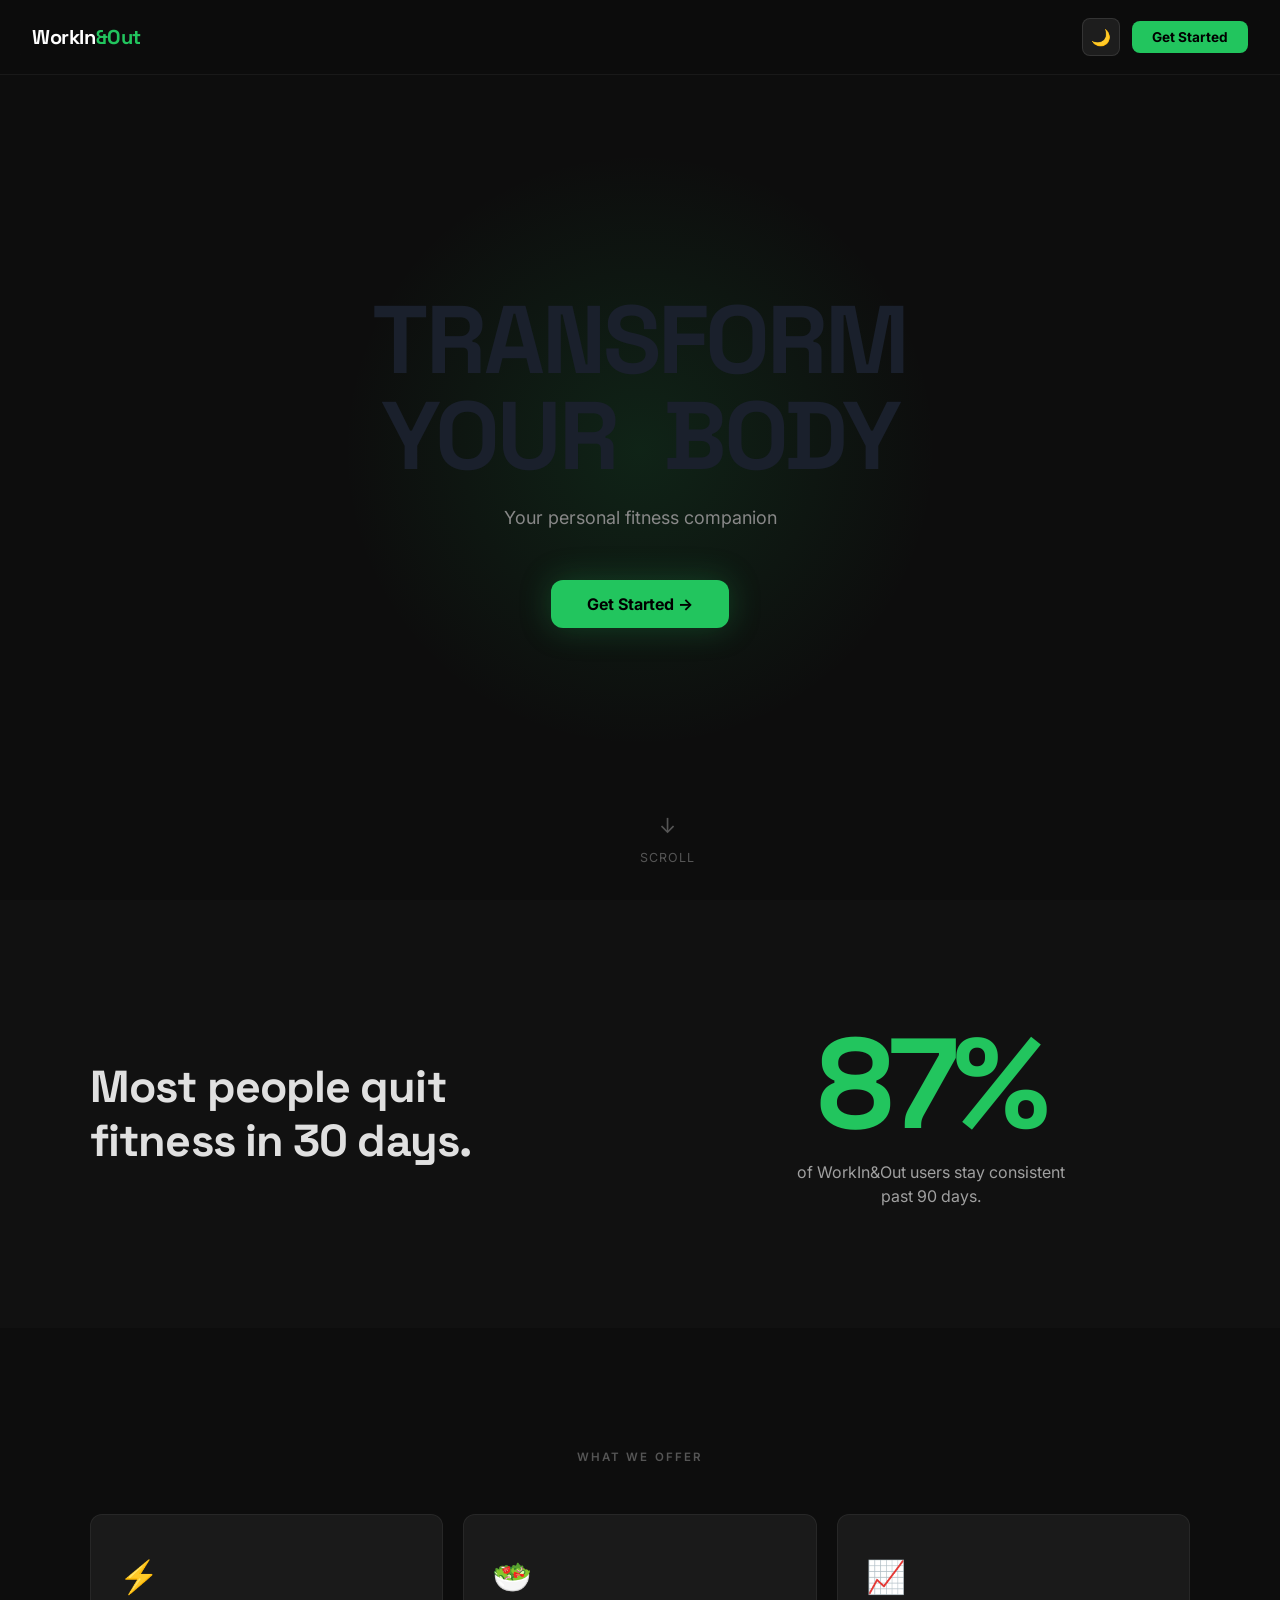
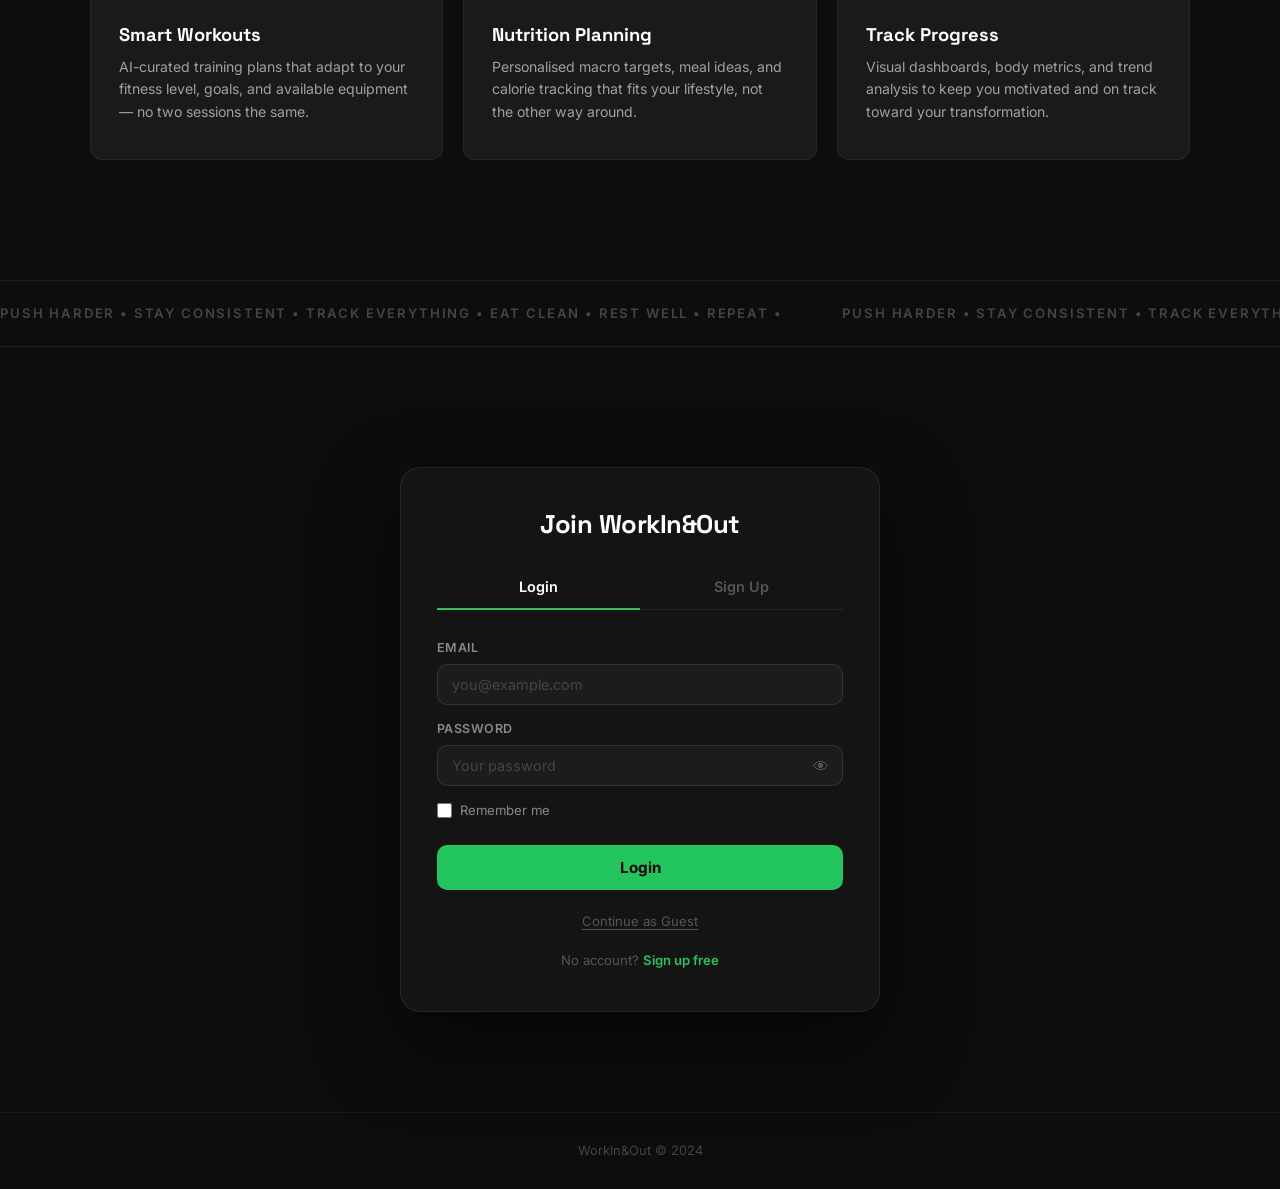
==== commit 501c7eed: "Redesign bmi.html and diet.html for WorkIn&Out - Dark theme default (data-theme=dark) across both pa" ====
--- a/bmi.html
+++ b/bmi.html
@@ -1,317 +1,239 @@
 <!DOCTYPE html>
-<html lang="en" data-theme="light">
+<html lang="en" data-theme="dark">
 <head>
     <meta charset="UTF-8">
     <meta name="viewport" content="width=device-width, initial-scale=1.0">
     <title>BMI Calculator - WorkIn&amp;Out</title>
     <link rel="preconnect" href="https://fonts.googleapis.com">
-    <link href="https://fonts.googleapis.com/css2?family=Inter:wght@300;400;500;600;700;800&family=Poppins:wght@400;500;600;700;800&display=swap" rel="stylesheet">
+    <link href="https://fonts.googleapis.com/css2?family=Space+Grotesk:wght@400;500;600;700;800&family=Inter:wght@300;400;500;600;700&display=swap" rel="stylesheet">
     <link rel="stylesheet" href="css/themes.css">
     <link rel="stylesheet" href="css/animations.css">
     <link rel="stylesheet" href="css/style.css">
     <style>
-        /* ── Sidebar nav-link classes ── */
+        /* ── Base overrides ── */
+        body { font-family: 'Inter', sans-serif; background: #0d0d0d; color: #e5e7eb; }
+        h1,h2,h3,h4,.section-title,.page-heading { font-family: 'Space Grotesk', sans-serif; }
+
+        /* ── Sidebar ── */
         .sidebar-header {
-            display: flex;
-            align-items: center;
-            justify-content: space-between;
-            padding: 20px 16px;
-            border-bottom: 1px solid var(--nav-border);
-            flex-shrink: 0;
+            display: flex; align-items: center; justify-content: space-between;
+            padding: 20px 16px; border-bottom: 1px solid rgba(255,255,255,0.06); flex-shrink: 0;
         }
         .logo {
-            display: flex;
-            align-items: center;
-            gap: 10px;
-            font-family: 'Poppins', sans-serif;
-            font-weight: 800;
-            font-size: 1.05rem;
-            color: var(--text-primary);
-            text-decoration: none;
-        }
-        .logo span { color: var(--accent-primary); }
+            display: flex; align-items: center; gap: 10px;
+            font-family: 'Space Grotesk', sans-serif; font-weight: 800; font-size: 1.05rem;
+            color: var(--text-primary); text-decoration: none;
+        }
+        .logo span { color: #22c55e; }
         .sidebar-close {
-            background: none;
-            border: none;
-            cursor: pointer;
-            color: var(--text-muted);
-            font-size: 1rem;
-            padding: 6px 8px;
-            border-radius: var(--radius-sm);
-            line-height: 1;
-            transition: background var(--transition-fast);
-            display: none;
-        }
-        .sidebar-close:hover { background: var(--bg-secondary); }
+            background: none; border: none; cursor: pointer; color: var(--text-muted);
+            font-size: 1rem; padding: 6px 8px; border-radius: var(--radius-sm);
+            line-height: 1; transition: background var(--transition-fast); display: none;
+        }
+        .sidebar-close:hover { background: rgba(255,255,255,0.06); }
         .nav-links {
-            list-style: none;
-            padding: 12px 10px;
-            margin: 0;
-            flex: 1;
-            display: flex;
-            flex-direction: column;
-            gap: 2px;
-            overflow-y: auto;
+            list-style: none; padding: 12px 10px; margin: 0;
+            flex: 1; display: flex; flex-direction: column; gap: 2px; overflow-y: auto;
         }
         .nav-links li { margin: 0; }
         .nav-link {
-            display: flex;
-            align-items: center;
-            gap: 12px;
-            padding: 11px 14px;
-            border-radius: var(--radius-md);
-            color: var(--text-secondary);
-            font-weight: 500;
-            font-size: 0.9rem;
-            text-decoration: none;
-            transition: all var(--transition-fast);
-            position: relative;
-        }
-        .nav-link:hover {
-            background: rgba(var(--accent-primary-rgb), 0.08);
-            color: var(--accent-primary);
-        }
-        .nav-link.active {
-            background: rgba(var(--accent-primary-rgb), 0.12);
-            color: var(--accent-primary);
-            font-weight: 600;
-        }
+            display: flex; align-items: center; gap: 12px; padding: 11px 14px;
+            border-radius: 10px; color: var(--text-secondary); font-weight: 500;
+            font-size: 0.9rem; text-decoration: none; transition: all 0.15s ease; position: relative;
+        }
+        .nav-link:hover { background: rgba(34,197,94,0.08); color: #22c55e; }
+        .nav-link.active { background: rgba(34,197,94,0.12); color: #22c55e; font-weight: 600; }
         .nav-link.active::before {
-            content: '';
-            position: absolute;
-            left: 0; top: 20%; bottom: 20%;
-            width: 3px;
-            background: var(--accent-primary);
-            border-radius: 0 3px 3px 0;
+            content: ''; position: absolute; left: 0; top: 20%; bottom: 20%;
+            width: 3px; background: #22c55e; border-radius: 0 3px 3px 0;
         }
         .nav-icon { font-size: 1.1rem; flex-shrink: 0; width: 20px; text-align: center; }
-
-        @media (max-width: 768px) {
-            .sidebar-close { display: flex; align-items: center; justify-content: center; }
-        }
-
-        /* ── BMI Page Styles ── */
-        .bmi-sliders-grid {
-            display: grid;
-            grid-template-columns: 1fr 1fr;
-            gap: 24px;
-        }
+        @media (max-width: 768px) { .sidebar-close { display: flex; align-items: center; justify-content: center; } }
+
+        /* ── Page heading ── */
+        .page-heading {
+            font-family: 'Space Grotesk', sans-serif;
+            font-size: 2rem; font-weight: 700; color: #f9fafb;
+            letter-spacing: -0.02em; margin: 0 0 4px;
+        }
+        .page-subheading { font-size: 0.9rem; color: #6b7280; }
+
+        /* ── Topbar hamburger ── */
+        .topbar-hamburger {
+            background: none; border: none; font-size: 1.4rem; cursor: pointer;
+            color: var(--text-primary); padding: 4px 8px; border-radius: 8px;
+            display: none; line-height: 1;
+        }
+        @media (max-width: 768px) { .topbar-hamburger { display: block; } }
+
+        /* ── Unit toggle ── */
+        .unit-toggle-wrap { display: flex; align-items: center; gap: 6px; }
+        .unit-btn {
+            padding: 7px 16px; border-radius: 999px; border: 1.5px solid rgba(255,255,255,0.12);
+            background: transparent; color: #9ca3af; font-weight: 600; font-size: 0.8rem;
+            cursor: pointer; transition: all 0.15s ease; font-family: 'Inter', sans-serif;
+        }
+        .unit-btn.active { background: #22c55e; color: #000; border-color: #22c55e; font-weight: 700; }
+        .unit-btn:hover:not(.active) { border-color: #22c55e; color: #22c55e; }
+
+        /* ── Sliders grid ── */
+        .bmi-sliders-grid { display: grid; grid-template-columns: 1fr 1fr; gap: 20px; }
         @media (max-width: 640px) { .bmi-sliders-grid { grid-template-columns: 1fr; } }
 
-        .slider-group { display: flex; flex-direction: column; gap: 12px; }
+        /* ── Slider card ── */
+        .slider-card {
+            background: #1a1a1a; border: 1px solid rgba(255,255,255,0.06);
+            border-radius: 16px; padding: 24px; display: flex; flex-direction: column; gap: 20px;
+            transition: transform 0.2s ease, box-shadow 0.2s ease;
+        }
+        .slider-card:hover { transform: translateY(-4px); box-shadow: 0 12px 32px rgba(0,0,0,0.4); }
+
         .slider-label {
-            font-weight: 700;
-            font-size: 0.85rem;
-            color: var(--text-muted);
-            text-transform: uppercase;
-            letter-spacing: 0.06em;
-        }
-        .slider-value-box {
-            background: var(--gradient-primary);
-            border-radius: var(--radius-lg);
-            padding: 16px 20px;
-            text-align: center;
-            box-shadow: var(--shadow-glow);
+            font-family: 'Space Grotesk', sans-serif; font-weight: 700; font-size: 0.8rem;
+            color: #6b7280; text-transform: uppercase; letter-spacing: 0.08em;
+        }
+        .slider-value-row {
+            display: flex; align-items: baseline; gap: 6px;
         }
         .slider-big-num {
-            font-family: 'Poppins', sans-serif;
-            font-weight: 800;
-            font-size: 3rem;
-            color: #fff;
-            line-height: 1;
-        }
-        .slider-unit-label {
-            font-size: 0.9rem;
-            color: rgba(255,255,255,0.75);
-            font-weight: 600;
-            margin-top: 2px;
-        }
-        .slider-track-wrap {
-            display: flex;
-            align-items: center;
-            gap: 10px;
-        }
-        .slider-track-wrap span {
-            font-size: 0.72rem;
-            font-weight: 600;
-            color: var(--text-muted);
-            white-space: nowrap;
-            min-width: 36px;
-        }
-        .slider-track-wrap span:last-child { text-align: right; }
-
-        /* Custom range slider — gradient track */
+            font-family: 'Space Grotesk', sans-serif; font-weight: 800; font-size: 3.5rem;
+            line-height: 1; color: #f9fafb;
+        }
+        .slider-unit-label { font-size: 1rem; font-weight: 600; color: #6b7280; }
+
+        /* Custom range slider */
         input[type="range"].bmi-slider {
-            -webkit-appearance: none;
-            appearance: none;
-            flex: 1;
-            height: 6px;
-            border-radius: var(--radius-full);
-            background: var(--bg-secondary);
-            outline: none;
-            cursor: pointer;
+            -webkit-appearance: none; appearance: none;
+            width: 100%; height: 4px; border-radius: 999px;
+            background: rgba(255,255,255,0.1); outline: none; cursor: pointer;
         }
         input[type="range"].bmi-slider::-webkit-slider-thumb {
-            -webkit-appearance: none;
-            appearance: none;
-            width: 22px;
-            height: 22px;
-            border-radius: 50%;
-            background: var(--gradient-primary);
-            cursor: pointer;
-            box-shadow: 0 2px 8px rgba(var(--accent-primary-rgb), 0.45);
-            border: 3px solid #fff;
+            -webkit-appearance: none; appearance: none;
+            width: 20px; height: 20px; border-radius: 50%;
+            background: #22c55e; cursor: pointer;
+            box-shadow: 0 0 0 3px rgba(34,197,94,0.25);
             transition: transform 0.15s ease, box-shadow 0.15s ease;
         }
         input[type="range"].bmi-slider::-moz-range-thumb {
-            width: 22px;
-            height: 22px;
-            border-radius: 50%;
-            background: var(--gradient-primary);
-            cursor: pointer;
-            box-shadow: 0 2px 8px rgba(var(--accent-primary-rgb), 0.45);
-            border: 3px solid #fff;
+            width: 20px; height: 20px; border-radius: 50%; border: none;
+            background: #22c55e; cursor: pointer; box-shadow: 0 0 0 3px rgba(34,197,94,0.25);
         }
         input[type="range"].bmi-slider::-webkit-slider-thumb:hover {
-            transform: scale(1.15);
-            box-shadow: 0 4px 14px rgba(var(--accent-primary-rgb), 0.6);
-        }
-
-        /* Unit toggle */
-        .unit-toggle-wrap {
-            display: flex;
-            align-items: center;
-            gap: 10px;
-        }
-        .unit-btn {
-            padding: 8px 18px;
-            border-radius: var(--radius-full);
-            border: 2px solid var(--border-color);
-            background: var(--bg-card);
-            color: var(--text-secondary);
-            font-weight: 600;
-            font-size: 0.85rem;
-            cursor: pointer;
-            transition: all var(--transition-fast);
-        }
-        .unit-btn.active {
-            background: var(--gradient-primary);
-            color: #fff;
-            border-color: var(--accent-primary);
-            box-shadow: var(--shadow-glow);
-        }
-
-        /* BMI Result Display */
-        .bmi-result-card {
-            text-align: center;
-            padding: 32px 24px;
-        }
+            transform: scale(1.2); box-shadow: 0 0 0 5px rgba(34,197,94,0.3);
+        }
+        .slider-range-labels {
+            display: flex; justify-content: space-between;
+            font-size: 0.72rem; color: #4b5563; font-weight: 500; margin-top: -8px;
+        }
+
+        /* ── Result card ── */
+        .result-card {
+            background: #1a1a1a; border: 1px solid rgba(255,255,255,0.06);
+            border-radius: 16px; padding: 32px 24px;
+            transition: transform 0.2s ease, box-shadow 0.2s ease;
+        }
+        .result-card:hover { transform: translateY(-4px); box-shadow: 0 12px 32px rgba(0,0,0,0.4); }
+
         .bmi-big-number {
-            font-family: 'Poppins', sans-serif;
-            font-weight: 900;
-            font-size: 5rem;
-            line-height: 1;
-            transition: color 0.4s ease;
+            font-family: 'Space Grotesk', sans-serif; font-weight: 800; font-size: 5rem;
+            line-height: 1; transition: color 0.4s ease; text-align: center; margin-bottom: 8px;
         }
         .bmi-category-badge {
-            display: inline-block;
-            padding: 6px 20px;
-            border-radius: var(--radius-full);
-            font-weight: 700;
-            font-size: 0.9rem;
-            margin-top: 8px;
+            display: inline-block; padding: 5px 18px; border-radius: 999px;
+            font-family: 'Space Grotesk', sans-serif; font-weight: 700; font-size: 0.88rem;
             transition: background 0.4s ease, color 0.4s ease;
         }
+        .bmi-result-center { text-align: center; margin-bottom: 24px; }
         .bmi-desc-text {
-            margin-top: 12px;
-            font-size: 0.9rem;
-            color: var(--text-muted);
-            max-width: 400px;
-            margin-left: auto;
-            margin-right: auto;
-            line-height: 1.6;
-        }
-
-        /* Gauge */
-        .gauge-wrap {
-            display: flex;
-            flex-direction: column;
-            align-items: center;
-            margin: 16px 0 8px;
-        }
-        #bmi-gauge-svg {
-            width: 100%;
-            max-width: 280px;
-        }
-
-        /* Gauge legend */
-        .gauge-legend {
-            display: flex;
-            gap: 10px;
-            flex-wrap: wrap;
-            justify-content: center;
-            margin-top: 8px;
-        }
-        .gauge-legend-item {
-            display: flex;
-            align-items: center;
-            gap: 5px;
-            font-size: 0.72rem;
-            font-weight: 600;
-            color: var(--text-muted);
-        }
-        .gauge-dot {
-            width: 8px;
-            height: 8px;
-            border-radius: 50%;
-            flex-shrink: 0;
-        }
-
-        /* Ideal weight */
-        .ideal-weight-display {
-            display: flex;
-            align-items: center;
-            justify-content: center;
-            gap: 16px;
-            flex-wrap: wrap;
-        }
+            text-align: center; font-size: 0.88rem; color: #6b7280; line-height: 1.6;
+            margin-top: 8px; max-width: 420px; margin-left: auto; margin-right: auto;
+        }
+
+        /* ── BMI Scale Bar ── */
+        .bmi-scale-wrap { margin: 16px 0 8px; }
+        .bmi-scale-bar-outer {
+            position: relative; height: 14px; border-radius: 999px; overflow: visible;
+            background: linear-gradient(to right, #3b82f6 0%, #3b82f6 28%, #22c55e 28%, #22c55e 50%, #f59e0b 50%, #f59e0b 66.5%, #ef4444 66.5%, #ef4444 100%);
+        }
+        .bmi-scale-marker {
+            position: absolute; top: 50%; transform: translate(-50%, -50%);
+            width: 22px; height: 22px; border-radius: 50%;
+            background: #fff; border: 3px solid #0d0d0d;
+            box-shadow: 0 0 0 3px #22c55e, 0 4px 12px rgba(0,0,0,0.5);
+            transition: left 0.6s cubic-bezier(0.34,1.56,0.64,1), box-shadow 0.4s ease;
+            z-index: 2;
+        }
+        .bmi-scale-labels {
+            display: flex; justify-content: space-between; margin-top: 8px;
+        }
+        .bmi-scale-label { font-size: 0.68rem; color: #6b7280; font-weight: 500; text-align: center; }
+        .bmi-scale-legend {
+            display: flex; flex-wrap: wrap; gap: 12px; justify-content: center; margin-top: 14px;
+        }
+        .bmi-legend-item {
+            display: flex; align-items: center; gap: 6px;
+            font-size: 0.72rem; color: #9ca3af; font-weight: 500;
+        }
+        .bmi-legend-dot { width: 8px; height: 8px; border-radius: 50%; flex-shrink: 0; }
+
+        /* ── Gauge holder (SVG from bmi.js) ── */
+        .gauge-wrap { display: flex; flex-direction: column; align-items: center; margin: 8px 0; }
+        #bmi-gauge-svg { width: 100%; max-width: 260px; }
+
+        /* ── Ideal weight ── */
+        .ideal-weight-row {
+            display: flex; align-items: center; justify-content: center;
+            gap: 20px; flex-wrap: wrap; padding: 8px 0;
+        }
+        .ideal-range-box { text-align: center; }
         .ideal-range-val {
-            font-family: 'Poppins', sans-serif;
-            font-size: 1.5rem;
-            font-weight: 800;
-            color: var(--accent-success);
-        }
-
-        /* History chart */
-        .bmi-chart-canvas {
-            width: 100%;
-            height: 200px;
-            display: block;
-        }
-
-        /* Save btn area */
-        .save-section {
-            display: flex;
-            align-items: center;
-            justify-content: center;
-            gap: 12px;
-            padding: 8px 0;
-        }
-
-        /* Topbar hamburger inline */
-        .topbar-hamburger {
-            background: none;
-            border: none;
-            font-size: 1.4rem;
-            cursor: pointer;
-            color: var(--text-primary);
-            padding: 4px 8px;
-            border-radius: var(--radius-sm);
-            display: none;
-            line-height: 1;
-        }
-        @media (max-width: 768px) {
-            .topbar-hamburger { display: block; }
+            font-family: 'Space Grotesk', sans-serif; font-size: 2rem; font-weight: 800; color: #22c55e;
+        }
+        .ideal-range-sub { font-size: 0.72rem; color: #6b7280; font-weight: 600; margin-top: 2px; }
+        .ideal-arrow { font-size: 1.5rem; color: #374151; }
+        .ideal-summary-text { font-size: 0.9rem; color: #9ca3af; text-align: center; }
+
+        /* ── History chart ── */
+        .bmi-chart-canvas { width: 100%; height: 200px; display: block; }
+
+        /* ── History section card ── */
+        .history-card {
+            background: #1a1a1a; border: 1px solid rgba(255,255,255,0.06);
+            border-radius: 16px; overflow: hidden;
+            transition: transform 0.2s ease, box-shadow 0.2s ease;
+        }
+        .history-card:hover { transform: translateY(-4px); box-shadow: 0 12px 32px rgba(0,0,0,0.4); }
+
+        /* ── Generic card override ── */
+        .card {
+            background: #1a1a1a !important;
+            border: 1px solid rgba(255,255,255,0.06) !important;
+            border-radius: 16px;
+            transition: transform 0.2s ease, box-shadow 0.2s ease;
+        }
+        .card:hover { transform: translateY(-4px); box-shadow: 0 12px 32px rgba(0,0,0,0.4); }
+
+        /* ── Save section ── */
+        .save-section { display: flex; justify-content: center; padding: 4px 0; }
+        .btn-save {
+            background: #22c55e; color: #000; border: none; border-radius: 999px;
+            padding: 14px 40px; font-family: 'Space Grotesk', sans-serif;
+            font-weight: 700; font-size: 1rem; cursor: pointer;
+            transition: background 0.15s ease, transform 0.15s ease, box-shadow 0.15s ease;
+            box-shadow: 0 4px 16px rgba(34,197,94,0.3);
+        }
+        .btn-save:hover { background: #16a34a; transform: translateY(-2px); box-shadow: 0 8px 24px rgba(34,197,94,0.4); }
+        .btn-save:active { transform: translateY(0); }
+
+        /* section spacing */
+        .section { margin-bottom: 24px; }
+        .section-header {
+            display: flex; align-items: center; justify-content: space-between;
+            margin-bottom: 16px; flex-wrap: wrap; gap: 10px;
+        }
+        .section-title {
+            font-family: 'Space Grotesk', sans-serif;
+            font-size: 1.1rem; font-weight: 700; color: #f9fafb; margin: 0;
         }
     </style>
 </head>
@@ -326,16 +248,16 @@
         </div>
         <ul class="nav-links">
             <li><a href="dashboard.html" class="nav-link"><span class="nav-icon">🏠</span><span>Dashboard</span></a></li>
-            <li><a href="workout.html" class="nav-link"><span class="nav-icon">💪</span><span>Workouts</span></a></li>
-            <li><a href="bmi.html" class="nav-link active"><span class="nav-icon">⚖️</span><span>BMI</span></a></li>
-            <li><a href="diet.html" class="nav-link"><span class="nav-icon">🥗</span><span>Diet</span></a></li>
-            <li><a href="sessions.html" class="nav-link"><span class="nav-icon">⏱️</span><span>Sessions</span></a></li>
-            <li><a href="progress.html" class="nav-link"><span class="nav-icon">📈</span><span>Progress</span></a></li>
-            <li><a href="sleep.html" class="nav-link"><span class="nav-icon">🌿</span><span>Recovery</span></a></li>
-            <li><a href="profile.html" class="nav-link"><span class="nav-icon">👤</span><span>Profile</span></a></li>
+            <li><a href="workout.html"   class="nav-link"><span class="nav-icon">💪</span><span>Workouts</span></a></li>
+            <li><a href="bmi.html"       class="nav-link active"><span class="nav-icon">⚖️</span><span>BMI</span></a></li>
+            <li><a href="diet.html"      class="nav-link"><span class="nav-icon">🥗</span><span>Diet</span></a></li>
+            <li><a href="sessions.html"  class="nav-link"><span class="nav-icon">⏱️</span><span>Sessions</span></a></li>
+            <li><a href="progress.html"  class="nav-link"><span class="nav-icon">📈</span><span>Progress</span></a></li>
+            <li><a href="sleep.html"     class="nav-link"><span class="nav-icon">🌿</span><span>Recovery</span></a></li>
+            <li><a href="profile.html"   class="nav-link"><span class="nav-icon">👤</span><span>Profile</span></a></li>
         </ul>
         <div class="sidebar-footer">
-            <button class="theme-toggle" id="themeToggle" onclick="ThemeManager.toggle()">🌙 Dark Mode</button>
+            <button class="theme-toggle" id="themeToggle" onclick="ThemeManager.toggle()">☀️ Light Mode</button>
             <button class="btn btn-danger btn-sm" onclick="Auth.logout()">Logout</button>
         </div>
     </nav>
@@ -350,147 +272,158 @@
             <div class="d-flex items-center gap-8">
                 <button class="topbar-hamburger" id="topbarHamburger" aria-label="Menu">☰</button>
                 <div>
-                    <span class="topbar-title">BMI Calculator</span>
+                    <div class="page-heading">BMI Calculator</div>
+                    <div class="page-subheading">Track your Body Mass Index over time</div>
                 </div>
             </div>
             <div class="topbar-actions">
-                <button class="theme-toggle" data-theme-toggle aria-label="Toggle theme">
-                    <span class="theme-icon">🌙</span>
-                </button>
+                <div class="unit-toggle-wrap">
+                    <button class="unit-btn active" id="btn-metric"   onclick="setUnit('metric')">Metric</button>
+                    <button class="unit-btn"        id="btn-imperial" onclick="setUnit('imperial')">Imperial</button>
+                </div>
             </div>
         </div>
+
+        <!-- Hidden select read by bmi.js -->
+        <select id="unit-select" style="display:none">
+            <option value="metric" selected>metric</option>
+            <option value="imperial">imperial</option>
+        </select>
 
         <!-- Page body -->
         <div class="page-container">
 
-            <!-- ── Input Section ── -->
+            <!-- ── Sliders ── -->
+            <div class="section reveal">
+                <div class="bmi-sliders-grid">
+
+                    <!-- Height -->
+                    <div class="slider-card">
+                        <div class="slider-label">📏 Height</div>
+                        <div class="slider-value-row">
+                            <div class="slider-big-num" id="height-display">170</div>
+                            <div class="slider-unit-label" id="height-unit-label">cm</div>
+                        </div>
+                        <div style="display:flex;flex-direction:column;gap:6px">
+                            <input type="range" class="bmi-slider" id="height-input"
+                                   min="100" max="250" value="170" step="1"
+                                   oninput="onSliderInput('height')">
+                            <div class="slider-range-labels">
+                                <span id="height-min-label">100 cm</span>
+                                <span id="height-max-label">250 cm</span>
+                            </div>
+                        </div>
+                    </div>
+
+                    <!-- Weight -->
+                    <div class="slider-card">
+                        <div class="slider-label">🏋️ Weight</div>
+                        <div class="slider-value-row">
+                            <div class="slider-big-num" id="weight-display">70</div>
+                            <div class="slider-unit-label" id="weight-unit-label">kg</div>
+                        </div>
+                        <div style="display:flex;flex-direction:column;gap:6px">
+                            <input type="range" class="bmi-slider" id="weight-input"
+                                   min="30" max="200" value="70" step="1"
+                                   oninput="onSliderInput('weight')">
+                            <div class="slider-range-labels">
+                                <span id="weight-min-label">30 kg</span>
+                                <span id="weight-max-label">200 kg</span>
+                            </div>
+                        </div>
+                    </div>
+
+                </div>
+            </div>
+
+            <!-- ── Result + Scale ── -->
+            <div class="section reveal">
+                <div class="result-card">
+                    <div class="bmi-result-center">
+                        <div class="bmi-big-number" id="bmi-gauge-number" style="color:#22c55e">—</div>
+                        <div class="bmi-category-badge" id="bmi-gauge-category"
+                             style="background:rgba(34,197,94,0.12);color:#22c55e">
+                            Enter values above
+                        </div>
+                        <div class="bmi-desc-text" id="bmi-description">Adjust the sliders to calculate your BMI.</div>
+                    </div>
+
+                    <!-- Scale bar -->
+                    <div class="bmi-scale-wrap">
+                        <div style="position:relative">
+                            <div class="bmi-scale-bar-outer" id="bmi-scale-bar">
+                                <div class="bmi-scale-marker" id="bmi-scale-marker" style="left:0%"></div>
+                            </div>
+                        </div>
+                        <div class="bmi-scale-labels">
+                            <span class="bmi-scale-label" style="color:#3b82f6">Underweight<br>&lt;18.5</span>
+                            <span class="bmi-scale-label" style="color:#22c55e">Normal<br>18.5–24.9</span>
+                            <span class="bmi-scale-label" style="color:#f59e0b">Overweight<br>25–29.9</span>
+                            <span class="bmi-scale-label" style="color:#ef4444">Obese<br>≥30</span>
+                        </div>
+                        <div class="bmi-scale-legend">
+                            <div class="bmi-legend-item"><div class="bmi-legend-dot" style="background:#3b82f6"></div>Underweight &lt;18.5</div>
+                            <div class="bmi-legend-item"><div class="bmi-legend-dot" style="background:#22c55e"></div>Normal 18.5–24.9</div>
+                            <div class="bmi-legend-item"><div class="bmi-legend-dot" style="background:#f59e0b"></div>Overweight 25–29.9</div>
+                            <div class="bmi-legend-item"><div class="bmi-legend-dot" style="background:#ef4444"></div>Obese ≥30</div>
+                        </div>
+                    </div>
+
+                    <!-- Hidden gauge holder required by bmi.js -->
+                    <div class="gauge-wrap" style="display:none">
+                        <div id="gauge-holder"></div>
+                    </div>
+                </div>
+            </div>
+
+            <!-- ── Ideal Weight ── -->
             <div class="section reveal">
                 <div class="section-header">
-                    <h3 class="section-title">⚖️ BMI Calculator</h3>
-                    <div class="unit-toggle-wrap">
-                        <button class="unit-btn active" id="btn-metric" onclick="setUnit('metric')">Metric (cm/kg)</button>
-                        <button class="unit-btn" id="btn-imperial" onclick="setUnit('imperial')">Imperial (in/lbs)</button>
+                    <h3 class="section-title">🎯 Ideal Weight Range</h3>
+                    <span style="font-size:0.8rem;color:#6b7280">Based on BMI 18.5–24.9 for your height</span>
+                </div>
+                <div class="card" style="padding:28px 24px">
+                    <div class="ideal-weight-row" id="ideal-weight-display">
+                        <div class="ideal-range-box">
+                            <div style="font-size:0.72rem;color:#6b7280;font-weight:600;text-transform:uppercase;letter-spacing:0.06em;margin-bottom:4px">MIN</div>
+                            <div class="ideal-range-val" id="ideal-min">—</div>
+                            <div class="ideal-range-sub" id="ideal-unit-label">kg</div>
+                        </div>
+                        <div class="ideal-arrow">→</div>
+                        <div class="ideal-range-box">
+                            <div style="font-size:0.72rem;color:#6b7280;font-weight:600;text-transform:uppercase;letter-spacing:0.06em;margin-bottom:4px">MAX</div>
+                            <div class="ideal-range-val" id="ideal-max">—</div>
+                            <div class="ideal-range-sub" id="ideal-unit-label2">kg</div>
+                        </div>
+                        <div style="width:1px;height:48px;background:rgba(255,255,255,0.08)"></div>
+                        <div class="ideal-range-box">
+                            <div style="font-size:0.8rem;color:#9ca3af;margin-bottom:4px">Your ideal range</div>
+                            <div class="ideal-summary-text font-bold" id="ideal-summary" style="font-family:'Space Grotesk',sans-serif;font-weight:700;color:#f9fafb">— to — kg</div>
+                        </div>
                     </div>
                 </div>
-
-                <!-- Hidden select read by bmi.js -->
-                <select id="unit-select" style="display:none">
-                    <option value="metric" selected>metric</option>
-                    <option value="imperial">imperial</option>
-                </select>
-
-                <div class="bmi-sliders-grid">
-                    <!-- Height slider -->
-                    <div class="card">
-                        <div class="slider-label">📏 Height</div>
-                        <div class="slider-value-box">
-                            <div class="slider-big-num" id="height-display">170</div>
-                            <div class="slider-unit-label" id="height-unit-label">cm</div>
-                        </div>
-                        <div class="slider-group">
-                            <div class="slider-track-wrap">
-                                <span id="height-min-label">100 cm</span>
-                                <input type="range" class="bmi-slider" id="height-input"
-                                    min="100" max="250" value="170" step="1"
-                                    oninput="onSliderInput('height')">
-                                <span id="height-max-label">250 cm</span>
-                            </div>
-                        </div>
-                    </div>
-
-                    <!-- Weight slider -->
-                    <div class="card">
-                        <div class="slider-label">🏋️ Weight</div>
-                        <div class="slider-value-box" style="background:linear-gradient(135deg,#6c63ff,#a855f7)">
-                            <div class="slider-big-num" id="weight-display">70</div>
-                            <div class="slider-unit-label" id="weight-unit-label">kg</div>
-                        </div>
-                        <div class="slider-group">
-                            <div class="slider-track-wrap">
-                                <span id="weight-min-label">30 kg</span>
-                                <input type="range" class="bmi-slider" id="weight-input"
-                                    min="30" max="200" value="70" step="1"
-                                    oninput="onSliderInput('weight')">
-                                <span id="weight-max-label">200 kg</span>
-                            </div>
-                        </div>
-                    </div>
-                </div>
-            </div>
-
-            <!-- ── BMI Result + Gauge ── -->
-            <div class="section reveal">
-                <div class="section-header">
-                    <h3 class="section-title">📊 Your Result</h3>
-                </div>
-                <div class="card bmi-result-card">
-                    <div class="bmi-big-number" id="bmi-gauge-number" style="color:var(--accent-primary)">—</div>
-                    <div class="bmi-category-badge" id="bmi-gauge-category"
-                        style="background:rgba(var(--accent-primary-rgb),0.12);color:var(--accent-primary)">
-                        Enter values above
-                    </div>
-                    <div class="gauge-wrap">
-                        <div id="gauge-holder"></div>
-                        <div class="gauge-legend">
-                            <div class="gauge-legend-item"><div class="gauge-dot" style="background:#74b9ff"></div>Underweight &lt;18.5</div>
-                            <div class="gauge-legend-item"><div class="gauge-dot" style="background:#00d4aa"></div>Normal 18.5–24.9</div>
-                            <div class="gauge-legend-item"><div class="gauge-dot" style="background:#ffa502"></div>Overweight 25–29.9</div>
-                            <div class="gauge-legend-item"><div class="gauge-dot" style="background:#ff4757"></div>Obese ≥30</div>
-                        </div>
-                    </div>
-                    <div class="bmi-desc-text" id="bmi-description">Adjust the sliders above to calculate your BMI.</div>
-                </div>
-            </div>
-
-            <!-- ── Ideal Weight Range ── -->
-            <div class="section reveal">
-                <div class="card">
-                    <div class="card-header">
-                        <div class="card-title">🎯 Ideal Weight Range</div>
-                        <div class="card-subtitle">Based on BMI 18.5 – 24.9 for your height</div>
-                    </div>
-                    <div class="ideal-weight-display" id="ideal-weight-display">
-                        <div style="text-align:center">
-                            <div class="text-muted text-sm font-semibold">Min</div>
-                            <div class="ideal-range-val" id="ideal-min">—</div>
-                            <div class="text-muted text-xs" id="ideal-unit-label">kg</div>
-                        </div>
-                        <div style="font-size:2rem;color:var(--text-muted)">→</div>
-                        <div style="text-align:center">
-                            <div class="text-muted text-sm font-semibold">Max</div>
-                            <div class="ideal-range-val" id="ideal-max">—</div>
-                            <div class="text-muted text-xs" id="ideal-unit-label2">kg</div>
-                        </div>
-                        <div style="text-align:center;margin-left:12px">
-                            <div class="text-sm text-muted">Your ideal weight range is</div>
-                            <div class="font-bold" id="ideal-summary">— to — kg</div>
-                        </div>
-                    </div>
-                </div>
-            </div>
-
-            <!-- ── Save Reading ── -->
+            </div>
+
+            <!-- ── Save ── -->
             <div class="section reveal">
                 <div class="save-section">
-                    <button class="btn btn-primary" id="save-bmi-btn">💾 Save Reading</button>
-                </div>
-            </div>
-
-            <!-- ── BMI History Chart ── -->
+                    <button class="btn-save" id="save-bmi-btn">💾 Save Reading</button>
+                </div>
+            </div>
+
+            <!-- ── History Chart ── -->
             <div class="section reveal">
                 <div class="section-header">
                     <h3 class="section-title">📈 BMI History</h3>
                 </div>
-                <div class="card">
+                <div class="card" style="padding:20px">
                     <canvas class="bmi-chart-canvas" id="bmi-chart"></canvas>
                 </div>
             </div>
 
-            <!-- ── History Table ── -->
-            <div class="section reveal">
-                <div id="bmi-history">
-                    <!-- Populated by bmi.js -->
-                </div>
+            <!-- ── History List ── -->
+            <div class="section reveal" id="bmi-history">
+                <!-- Populated by bmi.js -->
             </div>
 
         </div><!-- /page-container -->
@@ -504,22 +437,20 @@
 <script src="js/app.js"></script>
 <script src="js/bmi.js"></script>
 <script>
-    /* ── Sidebar mobile close ── */
+    /* ── Sidebar mobile ── */
     (function () {
         function closeSidebar() {
             document.querySelector('.sidebar').classList.remove('open');
             document.querySelector('.sidebar-overlay').classList.remove('active');
-            document.querySelector('.hamburger').classList.remove('open');
+            var h = document.querySelector('.hamburger');
+            if (h) h.classList.remove('open');
             document.body.style.overflow = '';
         }
         document.getElementById('sidebarClose').addEventListener('click', closeSidebar);
         document.getElementById('sidebarOverlay').addEventListener('click', closeSidebar);
         document.querySelectorAll('.nav-link').forEach(function (link) {
-            link.addEventListener('click', function () {
-                if (window.innerWidth <= 768) closeSidebar();
-            });
+            link.addEventListener('click', function () { if (window.innerWidth <= 768) closeSidebar(); });
         });
-        /* Topbar hamburger also opens sidebar */
         var topbarHam = document.getElementById('topbarHamburger');
         if (topbarHam) {
             topbarHam.addEventListener('click', function () {
@@ -529,6 +460,31 @@
         }
     })();
 
+    /* ── Scale bar update ── */
+    function updateScaleMarker(bmi) {
+        var marker = document.getElementById('bmi-scale-marker');
+        if (!marker) return;
+        if (!bmi) { marker.style.left = '0%'; return; }
+        /* BMI 10→40 maps to 0%→100% */
+        var pct = Math.min(100, Math.max(0, ((bmi - 10) / 30) * 100));
+        marker.style.left = pct + '%';
+        /* Color the marker ring by category */
+        var color = bmi < 18.5 ? '#3b82f6' : bmi < 25 ? '#22c55e' : bmi < 30 ? '#f59e0b' : '#ef4444';
+        marker.style.boxShadow = '0 0 0 3px ' + color + ', 0 4px 12px rgba(0,0,0,0.5)';
+    }
+
+    /* Monkey-patch bmi.js renderBMIGauge to also update scale bar */
+    document.addEventListener('DOMContentLoaded', function () {
+        var _origGauge = window.BMICalculator && BMICalculator.renderBMIGauge;
+        if (_origGauge) {
+            var origFn = _origGauge.bind(BMICalculator);
+            BMICalculator.renderBMIGauge = function (bmi) {
+                origFn(bmi);
+                updateScaleMarker(bmi);
+            };
+        }
+    });
+
     /* ── Slider helpers ── */
     var _currentUnit = 'metric';
 
@@ -540,83 +496,61 @@
 
     function setUnit(unit) {
         if (_currentUnit === unit) return;
-
         var hInput = document.getElementById('height-input');
         var wInput = document.getElementById('weight-input');
         var hVal   = parseFloat(hInput.value);
         var wVal   = parseFloat(wInput.value);
 
         if (unit === 'imperial') {
-            /* cm → inches */
             var hIn = Math.round(hVal / 2.54);
-            hInput.min   = '55';
-            hInput.max   = '95';
+            hInput.min = '55'; hInput.max = '95';
             hInput.value = Math.min(Math.max(hIn, 55), 95);
-            document.getElementById('height-display').textContent = hInput.value;
+            document.getElementById('height-display').textContent    = hInput.value;
             document.getElementById('height-unit-label').textContent = 'in';
             document.getElementById('height-min-label').textContent  = '55 in';
             document.getElementById('height-max-label').textContent  = '95 in';
-
-            /* kg → lbs */
             var wLbs = Math.round(wVal * 2.20462);
-            wInput.min   = '66';
-            wInput.max   = '440';
+            wInput.min = '66'; wInput.max = '440';
             wInput.value = Math.min(Math.max(wLbs, 66), 440);
-            document.getElementById('weight-display').textContent = wInput.value;
+            document.getElementById('weight-display').textContent    = wInput.value;
             document.getElementById('weight-unit-label').textContent = 'lbs';
             document.getElementById('weight-min-label').textContent  = '66 lbs';
             document.getElementById('weight-max-label').textContent  = '440 lbs';
-
             document.getElementById('ideal-unit-label').textContent  = 'lbs';
             document.getElementById('ideal-unit-label2').textContent = 'lbs';
         } else {
-            /* inches → cm */
             var hCm = Math.round(hVal * 2.54);
-            hInput.min   = '100';
-            hInput.max   = '250';
+            hInput.min = '100'; hInput.max = '250';
             hInput.value = Math.min(Math.max(hCm, 100), 250);
-            document.getElementById('height-display').textContent = hInput.value;
+            document.getElementById('height-display').textContent    = hInput.value;
             document.getElementById('height-unit-label').textContent = 'cm';
             document.getElementById('height-min-label').textContent  = '100 cm';
             document.getElementById('height-max-label').textContent  = '250 cm';
-
-            /* lbs → kg */
             var wKg = Math.round(wVal / 2.20462);
-            wInput.min   = '30';
-            wInput.max   = '200';
+            wInput.min = '30'; wInput.max = '200';
             wInput.value = Math.min(Math.max(wKg, 30), 200);
-            document.getElementById('weight-display').textContent = wInput.value;
+            document.getElementById('weight-display').textContent    = wInput.value;
             document.getElementById('weight-unit-label').textContent = 'kg';
             document.getElementById('weight-min-label').textContent  = '30 kg';
             document.getElementById('weight-max-label').textContent  = '200 kg';
-
             document.getElementById('ideal-unit-label').textContent  = 'kg';
             document.getElementById('ideal-unit-label2').textContent = 'kg';
         }
-
         _currentUnit = unit;
         var sel = document.getElementById('unit-select');
         sel.value = unit;
         sel.dispatchEvent(new Event('input'));
-
         document.getElementById('btn-metric').classList.toggle('active', unit === 'metric');
         document.getElementById('btn-imperial').classList.toggle('active', unit === 'imperial');
-
         updateIdealWeight();
     }
 
     function updateIdealWeight() {
         var hVal = parseFloat(document.getElementById('height-input').value);
         if (!hVal) return;
-        var hM;
-        if (_currentUnit === 'imperial') {
-            hM = hVal * 0.0254;
-        } else {
-            hM = hVal / 100;
-        }
+        var hM = _currentUnit === 'imperial' ? hVal * 0.0254 : hVal / 100;
         var idealMinKg = Math.round(18.5 * hM * hM * 10) / 10;
         var idealMaxKg = Math.round(24.9 * hM * hM * 10) / 10;
-
         var minDisp, maxDisp, unitStr;
         if (_currentUnit === 'imperial') {
             minDisp = (idealMinKg * 2.20462).toFixed(1);
@@ -627,32 +561,31 @@
             maxDisp = idealMaxKg.toFixed(1);
             unitStr = 'kg';
         }
-
         document.getElementById('ideal-min').textContent     = minDisp;
         document.getElementById('ideal-max').textContent     = maxDisp;
-        document.getElementById('ideal-summary').textContent =
-            minDisp + ' to ' + maxDisp + ' ' + unitStr;
+        document.getElementById('ideal-summary').textContent = minDisp + ' to ' + maxDisp + ' ' + unitStr;
     }
 
-    /* ── Theme button label sync ── */
+    /* ── Theme sync ── */
     function syncThemeBtn() {
         var isDark = document.documentElement.getAttribute('data-theme') === 'dark';
         var btn = document.getElementById('themeToggle');
         if (btn) btn.textContent = isDark ? '☀️ Light Mode' : '🌙 Dark Mode';
     }
-    var _origToggle = ThemeManager.toggle;
-    ThemeManager.toggle = function () { _origToggle(); syncThemeBtn(); };
-
-    /* ── DOMContentLoaded init ── */
+    var _origToggle = window.ThemeManager && ThemeManager.toggle;
+    if (_origToggle) {
+        ThemeManager.toggle = function () { _origToggle(); syncThemeBtn(); };
+    }
+
+    /* ── Init ── */
     document.addEventListener('DOMContentLoaded', function () {
         ThemeManager.init();
         Auth.requireAuth();
         App.init();
         BMICalculator.init();
-
         syncThemeBtn();
 
-        /* Pre-populate sliders from user profile */
+        /* Pre-populate from profile */
         var user = Auth.getCurrentUser && Auth.getCurrentUser();
         if (user) {
             var h = parseFloat(user.height);
@@ -665,10 +598,8 @@
                 document.getElementById('weight-input').value = w;
                 document.getElementById('weight-display').textContent = w;
             }
-            /* Trigger bmi.js recalculation */
             document.getElementById('height-input').dispatchEvent(new Event('input'));
         }
-
         updateIdealWeight();
         BMICalculator.renderBMIHistoryChart('bmi-chart');
     });
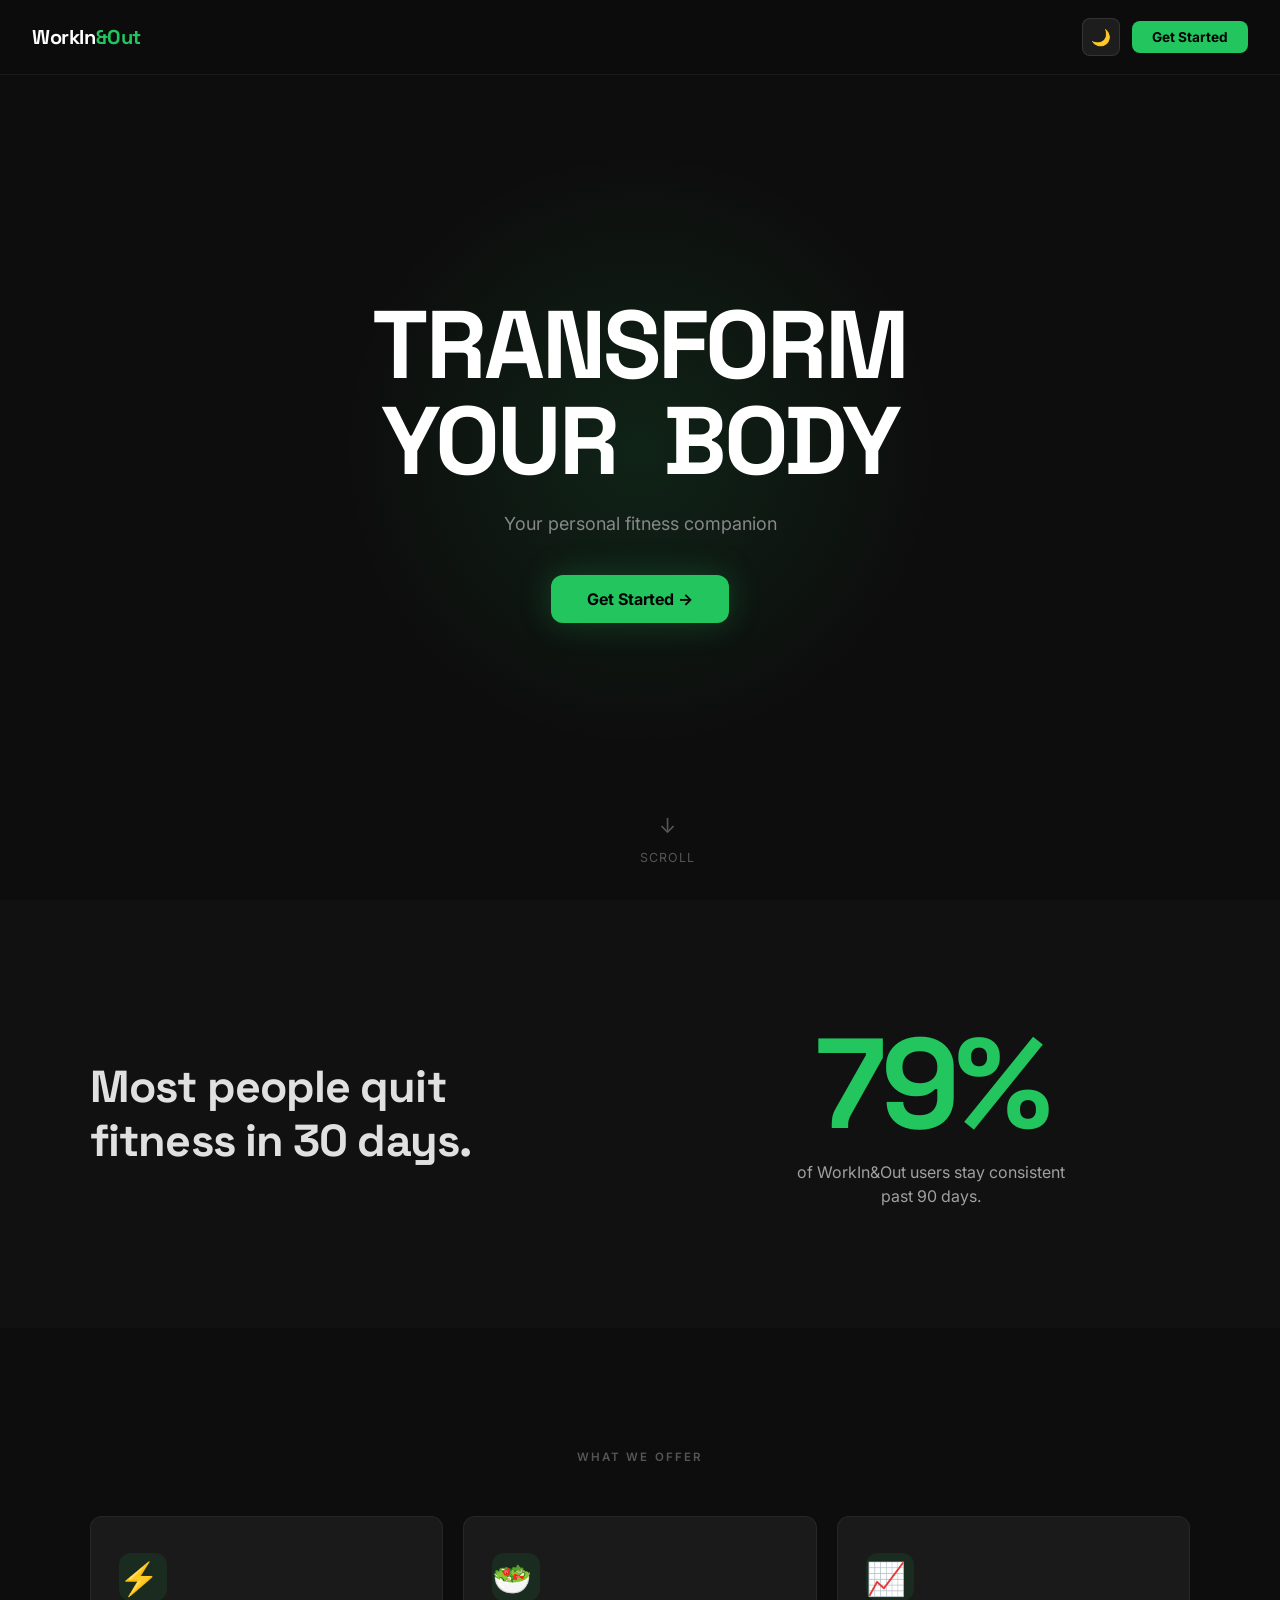
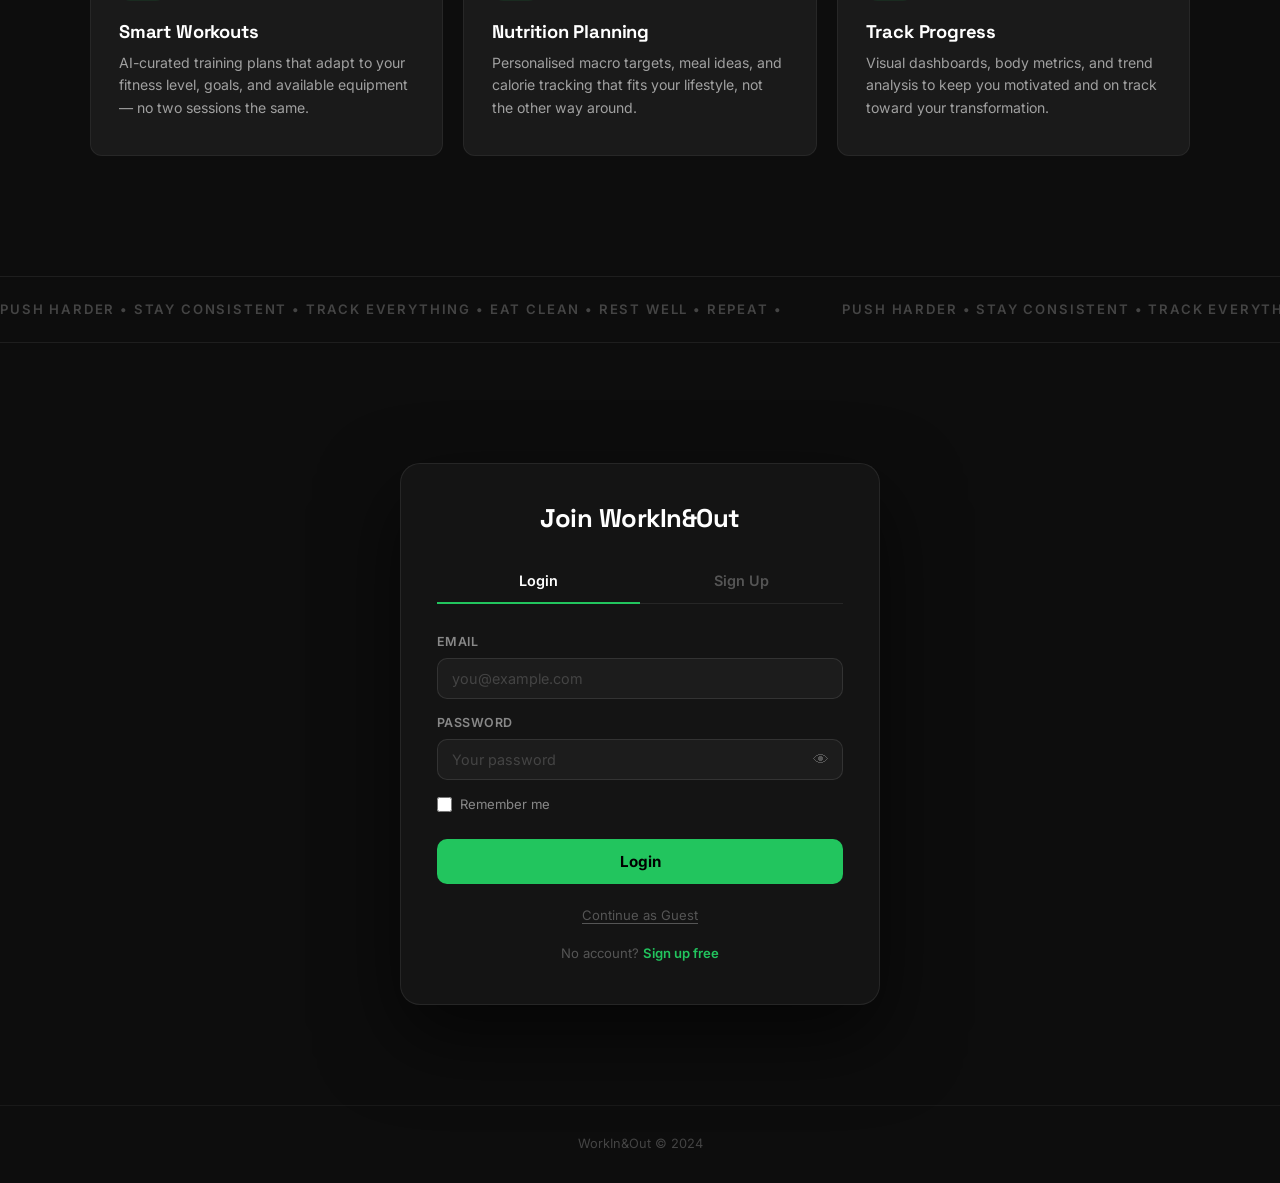
==== commit 76a25bce: "Replace emoji sidebar icons with SVG icons, fix sidebar structure, add recipe modal, add counter ani" ====
--- a/bmi.html
+++ b/bmi.html
@@ -15,40 +15,40 @@
         h1,h2,h3,h4,.section-title,.page-heading { font-family: 'Space Grotesk', sans-serif; }
 
         /* ── Sidebar ── */
-        .sidebar-header {
-            display: flex; align-items: center; justify-content: space-between;
-            padding: 20px 16px; border-bottom: 1px solid rgba(255,255,255,0.06); flex-shrink: 0;
-        }
-        .logo {
-            display: flex; align-items: center; gap: 10px;
-            font-family: 'Space Grotesk', sans-serif; font-weight: 800; font-size: 1.05rem;
-            color: var(--text-primary); text-decoration: none;
-        }
-        .logo span { color: #22c55e; }
-        .sidebar-close {
-            background: none; border: none; cursor: pointer; color: var(--text-muted);
-            font-size: 1rem; padding: 6px 8px; border-radius: var(--radius-sm);
-            line-height: 1; transition: background var(--transition-fast); display: none;
-        }
-        .sidebar-close:hover { background: rgba(255,255,255,0.06); }
-        .nav-links {
-            list-style: none; padding: 12px 10px; margin: 0;
-            flex: 1; display: flex; flex-direction: column; gap: 2px; overflow-y: auto;
-        }
-        .nav-links li { margin: 0; }
-        .nav-link {
-            display: flex; align-items: center; gap: 12px; padding: 11px 14px;
-            border-radius: 10px; color: var(--text-secondary); font-weight: 500;
-            font-size: 0.9rem; text-decoration: none; transition: all 0.15s ease; position: relative;
-        }
-        .nav-link:hover { background: rgba(34,197,94,0.08); color: #22c55e; }
-        .nav-link.active { background: rgba(34,197,94,0.12); color: #22c55e; font-weight: 600; }
-        .nav-link.active::before {
-            content: ''; position: absolute; left: 0; top: 20%; bottom: 20%;
-            width: 3px; background: #22c55e; border-radius: 0 3px 3px 0;
-        }
-        .nav-icon { font-size: 1.1rem; flex-shrink: 0; width: 20px; text-align: center; }
-        @media (max-width: 768px) { .sidebar-close { display: flex; align-items: center; justify-content: center; } }
+        .sidebar { position: fixed; top: 0; left: 0; bottom: 0; width: var(--nav-width, 260px); background: var(--nav-bg); border-right: 1px solid var(--nav-border); display: flex; flex-direction: column; z-index: 200; transition: transform 0.3s ease; overflow: hidden; }
+        .sidebar-logo { display: flex; align-items: center; gap: 10px; padding: 22px 20px 18px; border-bottom: 1px solid var(--nav-border); text-decoration: none; flex-shrink: 0; }
+        .sidebar-logo-mark { font-family: 'Space Grotesk', sans-serif; font-size: 1.35rem; font-weight: 700; color: var(--accent-primary); letter-spacing: -0.5px; white-space: nowrap; line-height: 1; }
+        .sidebar-logo-full { font-family: 'Space Grotesk', sans-serif; font-size: 0.95rem; font-weight: 600; color: var(--text-secondary); white-space: nowrap; }
+        .sidebar-nav { flex: 1; overflow-y: auto; overflow-x: hidden; padding: 8px 10px; scrollbar-width: none; display: flex; flex-direction: column; gap: 2px; }
+        .sidebar-nav::-webkit-scrollbar { display: none; }
+        .nav-section-label { display: block; font-size: 0.65rem; font-weight: 700; letter-spacing: 0.12em; text-transform: uppercase; color: var(--text-muted); padding: 14px 10px 6px; white-space: nowrap; }
+        .nav-item { display: flex; align-items: center; gap: 10px; padding: 10px 12px; border-radius: 10px; color: var(--text-secondary); font-weight: 500; font-size: 0.9rem; text-decoration: none; transition: all 0.15s ease; position: relative; white-space: nowrap; border: none; background: none; cursor: pointer; width: 100%; box-sizing: border-box; }
+        .nav-item:hover { background: rgba(34,197,94,0.08); color: var(--text-primary); }
+        .nav-item.active { background: rgba(34,197,94,0.12); color: var(--accent-primary); font-weight: 600; }
+        .nav-item.active::before { content: ''; position: absolute; left: 0; top: 20%; bottom: 20%; width: 3px; background: var(--accent-primary); border-radius: 0 3px 3px 0; }
+        .nav-item-icon { display: inline-flex; align-items: center; justify-content: center; flex-shrink: 0; width: 22px; }
+        .nav-item-icon svg { width: 18px; height: 18px; opacity: 0.7; transition: opacity 0.15s; }
+        .nav-item:hover .nav-item-icon svg, .nav-item.active .nav-item-icon svg { opacity: 1; }
+        .nav-item.active .nav-item-icon svg { color: var(--accent-primary); }
+        .nav-item-text { transition: opacity 0.3s; }
+        .sidebar-footer { padding: 10px 10px 14px; border-top: 1px solid var(--nav-border); flex-shrink: 0; }
+        .sidebar-user { display: flex; align-items: center; gap: 10px; padding: 10px; border-radius: 10px; cursor: pointer; margin-top: 8px; transition: background 0.15s; }
+        .sidebar-user:hover { background: rgba(255,255,255,0.05); }
+        .sidebar-avatar { width: 32px; height: 32px; border-radius: 50%; background: rgba(34,197,94,0.15); color: var(--accent-primary); font-weight: 700; font-size: 0.85rem; display: flex; align-items: center; justify-content: center; flex-shrink: 0; }
+        .sidebar-user-info { overflow: hidden; }
+        .sidebar-user-name { font-size: 0.82rem; font-weight: 600; color: var(--text-primary); overflow: hidden; text-overflow: ellipsis; white-space: nowrap; }
+        .sidebar-user-role { font-size: 0.72rem; color: var(--text-muted); }
+        .sidebar-overlay { display: none; position: fixed; inset: 0; background: rgba(0,0,0,0.6); z-index: 199; backdrop-filter: blur(2px); }
+        .sidebar-overlay.active { display: block; }
+        @media (max-width: 767px) { .sidebar { transform: translateX(-100%); width: 260px; box-shadow: 4px 0 24px rgba(0,0,0,0.5); } .sidebar.open { transform: translateX(0); } }
+        @media (min-width: 768px) { .main-content { margin-left: 260px; } }
+        .hamburger { display: none; flex-direction: column; justify-content: center; gap: 5px; width: 36px; height: 36px; border-radius: 8px; background: rgba(255,255,255,0.05); transition: background 0.15s; border: none; cursor: pointer; position: fixed; top: 14px; left: 14px; z-index: 201; }
+        .hamburger:hover { background: rgba(255,255,255,0.1); }
+        .hamburger span { display: block; height: 2px; width: 18px; margin: 0 auto; background: #9ca3af; border-radius: 2px; transition: transform 0.25s, opacity 0.25s; }
+        .hamburger.open span:nth-child(1) { transform: translateY(7px) rotate(45deg); }
+        .hamburger.open span:nth-child(2) { opacity: 0; }
+        .hamburger.open span:nth-child(3) { transform: translateY(-7px) rotate(-45deg); }
+        @media (max-width: 767px) { .hamburger { display: flex; } }
 
         /* ── Page heading ── */
         .page-heading {
@@ -58,13 +58,7 @@
         }
         .page-subheading { font-size: 0.9rem; color: #6b7280; }
 
-        /* ── Topbar hamburger ── */
-        .topbar-hamburger {
-            background: none; border: none; font-size: 1.4rem; cursor: pointer;
-            color: var(--text-primary); padding: 4px 8px; border-radius: 8px;
-            display: none; line-height: 1;
-        }
-        @media (max-width: 768px) { .topbar-hamburger { display: block; } }
+
 
         /* ── Unit toggle ── */
         .unit-toggle-wrap { display: flex; align-items: center; gap: 6px; }
@@ -241,28 +235,46 @@
 <div class="app-layout">
 
     <!-- ══════════ SIDEBAR ══════════ -->
-    <nav class="sidebar" id="sidebar">
-        <div class="sidebar-header">
-            <div class="logo">🏋️ <span>WorkIn&amp;Out</span></div>
-            <button class="sidebar-close" id="sidebarClose">✕</button>
+<aside class="sidebar" id="sidebar">
+    <a class="sidebar-logo" href="dashboard.html">
+      <span class="sidebar-logo-mark">W&amp;O</span>
+      <span class="sidebar-logo-full">WorkIn&amp;Out</span>
+    </a>
+    <nav class="sidebar-nav">
+      <span class="nav-section-label">Main</span>
+      <a class="nav-item" href="dashboard.html"><span class="nav-item-icon"><svg xmlns="http://www.w3.org/2000/svg" width="18" height="18" viewBox="0 0 24 24" fill="none" stroke="currentColor" stroke-width="2" stroke-linecap="round" stroke-linejoin="round"><path d="M3 9l9-7 9 7v11a2 2 0 0 1-2 2H5a2 2 0 0 1-2-2z"/><polyline points="9 22 9 12 15 12 15 22"/></svg></span><span class="nav-item-text">Dashboard</span></a>
+      <a class="nav-item active" href="bmi.html"><span class="nav-item-icon"><svg xmlns="http://www.w3.org/2000/svg" width="18" height="18" viewBox="0 0 24 24" fill="none" stroke="currentColor" stroke-width="2" stroke-linecap="round" stroke-linejoin="round"><polyline points="22 12 18 12 15 21 9 3 6 12 2 12"/></svg></span><span class="nav-item-text">BMI</span></a>
+      <a class="nav-item" href="diet.html"><span class="nav-item-icon"><svg xmlns="http://www.w3.org/2000/svg" width="18" height="18" viewBox="0 0 24 24" fill="none" stroke="currentColor" stroke-width="2" stroke-linecap="round" stroke-linejoin="round"><path d="M3 2v7c0 1.1.9 2 2 2h4a2 2 0 0 0 2-2V2"/><path d="M7 2v20"/><path d="M21 15V2a5 5 0 0 0-5 5v6c0 1.1.9 2 2 2h3zm0 0v7"/></svg></span><span class="nav-item-text">Diet</span></a>
+      <a class="nav-item" href="workout.html"><span class="nav-item-icon"><svg xmlns="http://www.w3.org/2000/svg" width="18" height="18" viewBox="0 0 24 24" fill="none" stroke="currentColor" stroke-width="2" stroke-linecap="round" stroke-linejoin="round"><path d="M6.5 6.5h11"/><path d="M6.5 17.5h11"/><path d="M6 4v16"/><path d="M18 4v16"/><path d="M4 8h3"/><path d="M4 16h3"/><path d="M17 8h3"/><path d="M17 16h3"/></svg></span><span class="nav-item-text">Workout</span></a>
+      <a class="nav-item" href="sessions.html"><span class="nav-item-icon"><svg xmlns="http://www.w3.org/2000/svg" width="18" height="18" viewBox="0 0 24 24" fill="none" stroke="currentColor" stroke-width="2" stroke-linecap="round" stroke-linejoin="round"><circle cx="12" cy="12" r="10"/><polyline points="12 6 12 12 16 14"/></svg></span><span class="nav-item-text">Sessions</span></a>
+      <span class="nav-section-label">Tracking</span>
+      <a class="nav-item" href="progress.html"><span class="nav-item-icon"><svg xmlns="http://www.w3.org/2000/svg" width="18" height="18" viewBox="0 0 24 24" fill="none" stroke="currentColor" stroke-width="2" stroke-linecap="round" stroke-linejoin="round"><polyline points="23 6 13.5 15.5 8.5 10.5 1 18"/><polyline points="17 6 23 6 23 12"/></svg></span><span class="nav-item-text">Progress</span></a>
+      <a class="nav-item" href="sleep.html"><span class="nav-item-icon"><svg xmlns="http://www.w3.org/2000/svg" width="18" height="18" viewBox="0 0 24 24" fill="none" stroke="currentColor" stroke-width="2" stroke-linecap="round" stroke-linejoin="round"><path d="M21 12.79A9 9 0 1 1 11.21 3 7 7 0 0 0 21 12.79z"/></svg></span><span class="nav-item-text">Recovery</span></a>
+      <a class="nav-item" href="profile.html"><span class="nav-item-icon"><svg xmlns="http://www.w3.org/2000/svg" width="18" height="18" viewBox="0 0 24 24" fill="none" stroke="currentColor" stroke-width="2" stroke-linecap="round" stroke-linejoin="round"><path d="M20 21v-2a4 4 0 0 0-4-4H8a4 4 0 0 0-4 4v2"/><circle cx="12" cy="7" r="4"/></svg></span><span class="nav-item-text">Profile</span></a>
+    </nav>
+    <div class="sidebar-footer">
+      <button class="nav-item" data-theme-toggle style="width:100%;text-align:left;">
+        <span class="nav-item-icon"><span class="theme-icon">🌙</span></span>
+        <span class="nav-item-text">Toggle Theme</span>
+      </button>
+      <button class="nav-item" onclick="Auth && Auth.logout()" style="width:100%;text-align:left;color:#f87171;">
+        <span class="nav-item-icon"><svg xmlns="http://www.w3.org/2000/svg" width="18" height="18" viewBox="0 0 24 24" fill="none" stroke="currentColor" stroke-width="2" stroke-linecap="round" stroke-linejoin="round"><path d="M9 21H5a2 2 0 0 1-2-2V5a2 2 0 0 1 2-2h4"/><polyline points="16 17 21 12 16 7"/><line x1="21" y1="12" x2="9" y2="12"/></svg></span>
+        <span class="nav-item-text">Logout</span>
+      </button>
+      <div class="sidebar-user" onclick="window.location.href='profile.html'">
+        <div class="sidebar-avatar" id="sidebar-avatar">U</div>
+        <div class="sidebar-user-info">
+          <div class="sidebar-user-name" id="sidebar-user-name">Loading…</div>
+          <div class="sidebar-user-role">Fitness Member</div>
         </div>
-        <ul class="nav-links">
-            <li><a href="dashboard.html" class="nav-link"><span class="nav-icon">🏠</span><span>Dashboard</span></a></li>
-            <li><a href="workout.html"   class="nav-link"><span class="nav-icon">💪</span><span>Workouts</span></a></li>
-            <li><a href="bmi.html"       class="nav-link active"><span class="nav-icon">⚖️</span><span>BMI</span></a></li>
-            <li><a href="diet.html"      class="nav-link"><span class="nav-icon">🥗</span><span>Diet</span></a></li>
-            <li><a href="sessions.html"  class="nav-link"><span class="nav-icon">⏱️</span><span>Sessions</span></a></li>
-            <li><a href="progress.html"  class="nav-link"><span class="nav-icon">📈</span><span>Progress</span></a></li>
-            <li><a href="sleep.html"     class="nav-link"><span class="nav-icon">🌿</span><span>Recovery</span></a></li>
-            <li><a href="profile.html"   class="nav-link"><span class="nav-icon">👤</span><span>Profile</span></a></li>
-        </ul>
-        <div class="sidebar-footer">
-            <button class="theme-toggle" id="themeToggle" onclick="ThemeManager.toggle()">☀️ Light Mode</button>
-            <button class="btn btn-danger btn-sm" onclick="Auth.logout()">Logout</button>
-        </div>
-    </nav>
-    <div class="sidebar-overlay" id="sidebarOverlay"></div>
-    <button class="hamburger" id="hamburger">☰</button>
+      </div>
+    </div>
+  </aside>
+  <!-- /sidebar -->
+  <div class="sidebar-overlay" id="sidebar-overlay"></div>
+    <button class="hamburger" id="hamburger" aria-label="Open menu">
+      <span></span><span></span><span></span>
+    </button>
 
     <!-- ══════════ MAIN CONTENT ══════════ -->
     <main class="main-content">
@@ -270,7 +282,6 @@
         <!-- Top bar -->
         <div class="topbar">
             <div class="d-flex items-center gap-8">
-                <button class="topbar-hamburger" id="topbarHamburger" aria-label="Menu">☰</button>
                 <div>
                     <div class="page-heading">BMI Calculator</div>
                     <div class="page-subheading">Track your Body Mass Index over time</div>
@@ -437,28 +448,7 @@
 <script src="js/app.js"></script>
 <script src="js/bmi.js"></script>
 <script>
-    /* ── Sidebar mobile ── */
-    (function () {
-        function closeSidebar() {
-            document.querySelector('.sidebar').classList.remove('open');
-            document.querySelector('.sidebar-overlay').classList.remove('active');
-            var h = document.querySelector('.hamburger');
-            if (h) h.classList.remove('open');
-            document.body.style.overflow = '';
-        }
-        document.getElementById('sidebarClose').addEventListener('click', closeSidebar);
-        document.getElementById('sidebarOverlay').addEventListener('click', closeSidebar);
-        document.querySelectorAll('.nav-link').forEach(function (link) {
-            link.addEventListener('click', function () { if (window.innerWidth <= 768) closeSidebar(); });
-        });
-        var topbarHam = document.getElementById('topbarHamburger');
-        if (topbarHam) {
-            topbarHam.addEventListener('click', function () {
-                document.querySelector('.sidebar').classList.toggle('open');
-                document.querySelector('.sidebar-overlay').classList.toggle('active');
-            });
-        }
-    })();
+    /* Sidebar toggle handled by app.js */
 
     /* ── Scale bar update ── */
     function updateScaleMarker(bmi) {
--- a/css/themes.css
+++ b/css/themes.css
@@ -1,132 +1,107 @@
 /* =============================================
    WorkIn&Out - Theme Variables
-   Light theme is the default (:root)
-   Dark theme via [data-theme="dark"]
+   Dark theme is the default
 ============================================= */
 
 :root {
-  /* Backgrounds */
-  --bg-primary:    #f0f4f8;
-  --bg-secondary:  #e2e8f0;
-  --bg-card:       #ffffff;
-  --bg-glass:      rgba(255, 255, 255, 0.72);
+  /* Backgrounds - Dark (default) */
+  --bg-primary:    #0d0d0d;
+  --bg-secondary:  #111111;
+  --bg-card:       #1a1a1a;
+  --bg-elevated:   #1e1e1e;
 
   /* Text */
-  --text-primary:   #1a202c;
-  --text-secondary: #4a5568;
-  --text-muted:     #718096;
+  --text-primary:   #ffffff;
+  --text-secondary: #a0a0a0;
+  --text-muted:     #666666;
 
-  /* Accent */
-  --accent-primary:   #00d4aa;
-  --accent-secondary: #6c63ff;
-  --accent-danger:    #ff4757;
-  --accent-warning:   #ffa502;
-  --accent-success:   #2ed573;
-
-  /* Accent RGB helpers (for rgba() usage) */
-  --accent-primary-rgb:   0, 212, 170;
-  --accent-secondary-rgb: 108, 99, 255;
-  --accent-danger-rgb:    255, 71, 87;
+  /* Accent - ONE color only */
+  --accent-primary:     #22c55e;
+  --accent-primary-rgb: 34, 197, 94;
+  --accent-hover:       #16a34a;
+  --accent-danger:      #ef4444;
+  --accent-danger-rgb:  239, 68, 68;
+  --accent-warning:     #f59e0b;
+  --accent-warning-rgb: 245, 158, 11;
 
   /* Borders */
-  --border-color: rgba(0, 0, 0, 0.1);
-  --border-focus: var(--accent-primary);
+  --border-color:  rgba(255, 255, 255, 0.06);
+  --border-subtle: rgba(255, 255, 255, 0.03);
+  --border-focus:  #22c55e;
 
   /* Shadows */
-  --shadow-sm:  0 1px 3px rgba(0, 0, 0, 0.08), 0 1px 2px rgba(0, 0, 0, 0.06);
-  --shadow-md:  0 4px 6px rgba(0, 0, 0, 0.07), 0 2px 4px rgba(0, 0, 0, 0.06);
-  --shadow-lg:  0 10px 25px rgba(0, 0, 0, 0.1), 0 4px 10px rgba(0, 0, 0, 0.08);
-  --shadow-xl:  0 20px 40px rgba(0, 0, 0, 0.12), 0 8px 16px rgba(0, 0, 0, 0.08);
-  --shadow-glow: 0 0 20px rgba(var(--accent-primary-rgb), 0.35);
-  --shadow-glow-lg: 0 0 40px rgba(var(--accent-primary-rgb), 0.5);
-
-  /* Gradient */
-  --gradient-bg:        linear-gradient(135deg, #f0f4ff 0%, #e8f0fe 50%, #f0f4f8 100%);
-  --gradient-primary:   linear-gradient(135deg, var(--accent-primary) 0%, var(--accent-secondary) 100%);
-  --gradient-danger:    linear-gradient(135deg, var(--accent-danger)  0%, #ff6b81 100%);
-  --gradient-warm:      linear-gradient(135deg, #ffa502 0%, #ff6348 100%);
-  --gradient-cool:      linear-gradient(135deg, #74b9ff 0%, var(--accent-secondary) 100%);
-  --gradient-card:      linear-gradient(145deg, var(--bg-card) 0%, var(--bg-secondary) 100%);
+  --shadow-sm:  0 1px 3px rgba(0, 0, 0, 0.4);
+  --shadow-md:  0 4px 12px rgba(0, 0, 0, 0.5);
+  --shadow-lg:  0 8px 24px rgba(0, 0, 0, 0.6);
+  --shadow-hover: 0 8px 24px rgba(0, 0, 0, 0.6), 0 2px 8px rgba(0, 0, 0, 0.4);
 
   /* Nav */
-  --nav-bg:      #ffffff;
-  --nav-border:  rgba(0, 0, 0, 0.08);
-  --nav-width:   260px;
+  --nav-bg:     #111111;
+  --nav-border: rgba(255, 255, 255, 0.06);
+  --nav-width:  260px;
 
   /* Input */
-  --input-bg:      #ffffff;
-  --input-border:  #cbd5e0;
+  --input-bg:     #1a1a1a;
+  --input-border: rgba(255, 255, 255, 0.1);
 
-  /* Radius */
-  --radius-sm:  6px;
-  --radius-md:  12px;
-  --radius-lg:  18px;
-  --radius-xl:  24px;
+  /* Radius - consistent 12px */
+  --radius-sm:   6px;
+  --radius-md:   12px;
+  --radius-lg:   12px;
+  --radius-xl:   12px;
   --radius-full: 9999px;
 
   /* Transitions */
-  --transition-fast:   0.15s ease;
-  --transition-normal: 0.25s ease;
-  --transition-slow:   0.4s ease;
+  --ease-organic: cubic-bezier(0.16, 1, 0.3, 1);
+  --transition-fast:   0.2s cubic-bezier(0.16, 1, 0.3, 1);
+  --transition-normal: 0.3s cubic-bezier(0.16, 1, 0.3, 1);
+  --transition-slow:   0.6s cubic-bezier(0.16, 1, 0.3, 1);
 
   /* Z-index layers */
-  --z-base:    1;
+  --z-base:     1;
   --z-dropdown: 100;
-  --z-sticky:  200;
-  --z-overlay: 300;
-  --z-modal:   400;
-  --z-toast:   500;
+  --z-sticky:   200;
+  --z-overlay:  300;
+  --z-modal:    400;
+  --z-toast:    500;
 }
 
-/* ── Dark Theme ─────────────────────────────── */
-[data-theme="dark"] {
-  --bg-primary:    #0a0a0f;
-  --bg-secondary:  #12121a;
-  --bg-card:       #1a1a2e;
-  --bg-glass:      rgba(26, 26, 46, 0.80);
-  --gradient-bg:   linear-gradient(135deg, #0a0a0f 0%, #0f0f1a 50%, #1a1a2e 100%);
+/* ── Light Theme ────────────────────────────── */
+[data-theme="light"] {
+  --bg-primary:    #fafafa;
+  --bg-secondary:  #f4f4f5;
+  --bg-card:       #ffffff;
+  --bg-elevated:   #ffffff;
 
-  --text-primary:   #f0f4f8;
-  --text-secondary: #a0aec0;
-  --text-muted:     #718096;
+  --text-primary:   #111111;
+  --text-secondary: #525252;
+  --text-muted:     #a3a3a3;
 
-  --accent-primary:   #00d4aa;
-  --accent-secondary: #7c75ff;
-  --accent-danger:    #ff4757;
-  --accent-warning:   #ffa502;
-  --accent-success:   #2ed573;
+  --border-color:  rgba(0, 0, 0, 0.08);
+  --border-subtle: rgba(0, 0, 0, 0.04);
 
-  --border-color: rgba(255, 255, 255, 0.08);
+  --shadow-sm:  0 1px 3px rgba(0, 0, 0, 0.08);
+  --shadow-md:  0 4px 12px rgba(0, 0, 0, 0.1);
+  --shadow-lg:  0 8px 24px rgba(0, 0, 0, 0.12);
+  --shadow-hover: 0 8px 24px rgba(0, 0, 0, 0.15), 0 2px 8px rgba(0, 0, 0, 0.08);
 
-  --shadow-sm:  0 1px 3px rgba(0, 0, 0, 0.3),  0 1px 2px rgba(0, 0, 0, 0.2);
-  --shadow-md:  0 4px 6px rgba(0, 0, 0, 0.25), 0 2px 4px rgba(0, 0, 0, 0.2);
-  --shadow-lg:  0 10px 25px rgba(0, 0, 0, 0.35), 0 4px 10px rgba(0, 0, 0, 0.25);
-  --shadow-xl:  0 20px 40px rgba(0, 0, 0, 0.45), 0 8px 16px rgba(0, 0, 0, 0.3);
-  --shadow-glow: 0 0 24px rgba(var(--accent-primary-rgb), 0.45);
-  --shadow-glow-lg: 0 0 40px rgba(var(--accent-primary-rgb), 0.5);
+  --nav-bg:     #ffffff;
+  --nav-border: rgba(0, 0, 0, 0.08);
 
-  --gradient-card: linear-gradient(145deg, #1a1a2e 0%, #1f1f38 100%);
-
-  --nav-bg:     #13151f;
-  --nav-border: rgba(255, 255, 255, 0.06);
-
-  --input-bg:     #252838;
-  --input-border: rgba(255, 255, 255, 0.12);
+  --input-bg:     #ffffff;
+  --input-border: rgba(0, 0, 0, 0.15);
 }
 
-/* ── Smooth theme transitions ───────────────── */
-*,
-*::before,
-*::after {
+/* ── Selective theme transitions ─────────────── */
+body,
+.card,
+.sidebar,
+input,
+select,
+textarea,
+button {
   transition:
-    background-color var(--transition-normal),
-    border-color     var(--transition-normal),
-    color            var(--transition-fast),
-    box-shadow       var(--transition-normal);
+    background-color 0.3s ease,
+    border-color 0.3s ease,
+    color 0.2s ease;
 }
-
-/* Disable transitions for elements that shouldn't animate on theme switch */
-.no-theme-transition,
-.no-theme-transition * {
-  transition: none !important;
-}
--- a/css/animations.css
+++ b/css/animations.css
@@ -1,5 +1,6 @@
 /* =============================================
-   WorkIn&Out - Animation Keyframes
+   WorkIn&Out - Animations
+   Organic easing: cubic-bezier(0.16, 1, 0.3, 1)
 ============================================= */
 
 /* ── Fade ───────────────────────────────────── */
@@ -13,61 +14,21 @@
   to   { opacity: 0; }
 }
 
-/* ── Slide ──────────────────────────────────── */
+/* ── Slide Up (primary reveal) ──────────────── */
 @keyframes slideUp {
-  from { opacity: 0; transform: translateY(28px); }
+  from { opacity: 0; transform: translateY(30px); }
   to   { opacity: 1; transform: translateY(0);    }
 }
 
 @keyframes slideDown {
-  from { opacity: 0; transform: translateY(-28px); }
+  from { opacity: 0; transform: translateY(-20px); }
   to   { opacity: 1; transform: translateY(0);     }
-}
-
-@keyframes slideLeft {
-  from { opacity: 0; transform: translateX(28px); }
-  to   { opacity: 1; transform: translateX(0);    }
-}
-
-@keyframes slideRight {
-  from { opacity: 0; transform: translateX(-28px); }
-  to   { opacity: 1; transform: translateX(0);     }
 }
 
 /* ── Scale ──────────────────────────────────── */
 @keyframes scaleIn {
-  from { opacity: 0; transform: scale(0.88); }
+  from { opacity: 0; transform: scale(0.95); }
   to   { opacity: 1; transform: scale(1);    }
-}
-
-@keyframes scaleOut {
-  from { opacity: 1; transform: scale(1);    }
-  to   { opacity: 0; transform: scale(0.88); }
-}
-
-/* ── Bounce ─────────────────────────────────── */
-@keyframes bounceIn {
-  0%   { opacity: 0; transform: scale(0.3);   }
-  50%  { opacity: 1; transform: scale(1.06);  }
-  70%  {             transform: scale(0.96);  }
-  100% {             transform: scale(1);     }
-}
-
-@keyframes bounceDown {
-  0%, 20%, 50%, 80%, 100% { transform: translateY(0);   }
-  40%                      { transform: translateY(12px); }
-  60%                      { transform: translateY(6px);  }
-}
-
-/* ── Pulse ──────────────────────────────────── */
-@keyframes pulse {
-  0%, 100% { transform: scale(1);    opacity: 1;    }
-  50%      { transform: scale(1.06); opacity: 0.82; }
-}
-
-@keyframes pulseShadow {
-  0%, 100% { box-shadow: 0 0 0 0 rgba(var(--accent-primary-rgb), 0.4); }
-  50%      { box-shadow: 0 0 0 14px rgba(var(--accent-primary-rgb), 0);  }
 }
 
 /* ── Spin ───────────────────────────────────── */
@@ -76,76 +37,13 @@
   to   { transform: rotate(360deg); }
 }
 
-@keyframes spinReverse {
-  from { transform: rotate(360deg); }
-  to   { transform: rotate(0deg);   }
-}
-
-/* ── Shimmer (skeleton loading) ─────────────── */
-@keyframes shimmer {
-  0%   { background-position: -600px 0; }
-  100% { background-position:  600px 0; }
-}
-
-/* ── Ring / Circle progress ─────────────────── */
-@keyframes ringProgress {
-  from { stroke-dashoffset: var(--ring-full, 283); }
-  to   { stroke-dashoffset: var(--ring-offset, 0); }
-}
-
-@keyframes ringFill {
-  0%   { stroke-dashoffset: 283; }
-  100% { stroke-dashoffset: var(--ring-target, 0); }
-}
-
-/* ── Float ──────────────────────────────────── */
-@keyframes floatUp {
-  0%   { transform: translateY(0px);  }
-  50%  { transform: translateY(-8px); }
-  100% { transform: translateY(0px);  }
-}
-
-@keyframes float {
-  0%, 100% { transform: translateY(0)   rotate(0deg);   }
-  33%       { transform: translateY(-6px) rotate(1.5deg); }
-  66%       { transform: translateY(3px)  rotate(-1deg);  }
-}
-
-/* ── Heartbeat ──────────────────────────────── */
-@keyframes heartbeat {
-  0%   { transform: scale(1);    }
-  14%  { transform: scale(1.14); }
-  28%  { transform: scale(1);    }
-  42%  { transform: scale(1.10); }
-  70%  { transform: scale(1);    }
-  100% { transform: scale(1);    }
-}
-
-/* ── Glow Pulse ─────────────────────────────── */
-@keyframes glowPulse {
-  0%, 100% {
-    box-shadow: 0 0 5px  rgba(var(--accent-primary-rgb), 0.4),
-                0 0 10px rgba(var(--accent-primary-rgb), 0.2);
-  }
-  50% {
-    box-shadow: 0 0 20px rgba(var(--accent-primary-rgb), 0.7),
-                0 0 40px rgba(var(--accent-primary-rgb), 0.35);
-  }
-}
-
-@keyframes glowText {
-  0%, 100% { text-shadow: 0 0 6px  rgba(var(--accent-primary-rgb), 0.5); }
-  50%      { text-shadow: 0 0 20px rgba(var(--accent-primary-rgb), 0.9),
-                          0 0 40px rgba(var(--accent-primary-rgb), 0.5); }
-}
-
-/* ── Counter / Number roll-up ───────────────── */
+/* ── Counter ─────────────────────────────────── */
 @keyframes counterUp {
-  from { opacity: 0; transform: translateY(12px); }
+  from { opacity: 0; transform: translateY(10px); }
   to   { opacity: 1; transform: translateY(0);    }
 }
 
-/* ── Toast notifications ────────────────────── */
+/* ── Toast ──────────────────────────────────── */
 @keyframes toastSlideIn {
   from { opacity: 0; transform: translateX(110%); }
   to   { opacity: 1; transform: translateX(0);    }
@@ -158,7 +56,7 @@
 
 /* ── Modal ──────────────────────────────────── */
 @keyframes modalEnter {
-  from { opacity: 0; transform: scale(0.92) translateY(20px); }
+  from { opacity: 0; transform: scale(0.95) translateY(16px); }
   to   { opacity: 1; transform: scale(1)    translateY(0);    }
 }
 
@@ -167,43 +65,15 @@
   to   { opacity: 1; }
 }
 
-/* ── Page transition ────────────────────────── */
+/* ── Page enter ─────────────────────────────── */
 @keyframes pageEnter {
-  from { opacity: 0; transform: translateY(16px); }
+  from { opacity: 0; transform: translateY(12px); }
   to   { opacity: 1; transform: translateY(0);    }
 }
 
-/* ── Progress bar fill ──────────────────────── */
+/* ── Progress bar ───────────────────────────── */
 @keyframes progressFill {
   from { width: 0%; }
-}
-
-/* ── Wiggle ─────────────────────────────────── */
-@keyframes wiggle {
-  0%, 100% { transform: rotate(0deg);   }
-  20%       { transform: rotate(-8deg);  }
-  40%       { transform: rotate(8deg);   }
-  60%       { transform: rotate(-5deg);  }
-  80%       { transform: rotate(5deg);   }
-}
-
-/* ── Typewriter cursor ──────────────────────── */
-@keyframes blink {
-  0%, 100% { opacity: 1; }
-  50%       { opacity: 0; }
-}
-
-/* ── Gradient shift ─────────────────────────── */
-@keyframes gradientShift {
-  0%   { background-position: 0%   50%; }
-  50%  { background-position: 100% 50%; }
-  100% { background-position: 0%   50%; }
-}
-
-/* ── Ripple ─────────────────────────────────── */
-@keyframes ripple {
-  from { transform: scale(0); opacity: 0.5; }
-  to   { transform: scale(4); opacity: 0;   }
 }
 
 /* ── Bar chart grow ─────────────────────────── */
@@ -212,47 +82,59 @@
   to   { transform: scaleY(1); transform-origin: bottom; }
 }
 
-/* ═══════════════════════════════════════════
-   Animation utility classes
-═══════════════════════════════════════════ */
-
-.animate-fadeIn      { animation: fadeIn      0.4s ease both; }
-.animate-fadeOut     { animation: fadeOut     0.3s ease both; }
-.animate-slideUp     { animation: slideUp     0.45s ease both; }
-.animate-slideDown   { animation: slideDown   0.45s ease both; }
-.animate-slideLeft   { animation: slideLeft   0.45s ease both; }
-.animate-slideRight  { animation: slideRight  0.45s ease both; }
-.animate-scaleIn     { animation: scaleIn     0.35s ease both; }
-.animate-bounceIn    { animation: bounceIn    0.55s cubic-bezier(0.36, 0.07, 0.19, 0.97) both; }
-.animate-pulse       { animation: pulse       2s   ease-in-out infinite; }
-.animate-spin        { animation: spin        1s   linear infinite; }
-.animate-float       { animation: floatUp     3s   ease-in-out infinite; }
-.animate-heartbeat   { animation: heartbeat   1.4s ease-in-out infinite; }
-.animate-glowPulse   { animation: glowPulse   2.5s ease-in-out infinite; }
-.animate-shimmer     { animation: shimmer     1.6s linear infinite; }
-.animate-wiggle      { animation: wiggle      0.6s ease-in-out; }
-.animate-gradientShift { animation: gradientShift 4s ease infinite; }
-
-/* Scroll-triggered: added by JS IntersectionObserver */
-.animate-in {
-  animation: slideUp 0.5s cubic-bezier(0.22, 1, 0.36, 1) both;
+/* ── Marquee / ticker ───────────────────────── */
+@keyframes marquee {
+  from { transform: translateX(0); }
+  to   { transform: translateX(-50%); }
 }
 
-/* Staggered delays for lists */
-.stagger-1  { animation-delay: 0.05s; }
-.stagger-2  { animation-delay: 0.10s; }
-.stagger-3  { animation-delay: 0.15s; }
-.stagger-4  { animation-delay: 0.20s; }
-.stagger-5  { animation-delay: 0.25s; }
-.stagger-6  { animation-delay: 0.30s; }
-.stagger-7  { animation-delay: 0.35s; }
-.stagger-8  { animation-delay: 0.40s; }
+/* ── Breathing circle ───────────────────────── */
+@keyframes breatheIn {
+  from { transform: scale(1); }
+  to   { transform: scale(1.4); }
+}
+@keyframes breatheOut {
+  from { transform: scale(1.4); }
+  to   { transform: scale(1);   }
+}
 
-/* Initially hidden for scroll reveal */
+/* ── Hero word stagger ──────────────────────── */
+@keyframes wordReveal {
+  from { opacity: 0; transform: translateY(40px); }
+  to   { opacity: 1; transform: translateY(0);    }
+}
+
+/* ═══════════════════════════════════════════
+   Utility Classes
+═══════════════════════════════════════════ */
+.animate-fadeIn    { animation: fadeIn   0.4s var(--ease-organic, cubic-bezier(0.16,1,0.3,1)) both; }
+.animate-fadeOut   { animation: fadeOut  0.3s ease both; }
+.animate-slideUp   { animation: slideUp  0.6s var(--ease-organic, cubic-bezier(0.16,1,0.3,1)) both; }
+.animate-slideDown { animation: slideDown 0.5s var(--ease-organic, cubic-bezier(0.16,1,0.3,1)) both; }
+.animate-scaleIn   { animation: scaleIn  0.4s var(--ease-organic, cubic-bezier(0.16,1,0.3,1)) both; }
+.animate-spin      { animation: spin 1s linear infinite; }
+
+/* Scroll-triggered reveal */
+.animate-in {
+  animation: slideUp 0.7s cubic-bezier(0.16, 1, 0.3, 1) both;
+}
+
+/* Stagger delays */
+.stagger-1 { animation-delay: 0.05s; }
+.stagger-2 { animation-delay: 0.10s; }
+.stagger-3 { animation-delay: 0.15s; }
+.stagger-4 { animation-delay: 0.20s; }
+.stagger-5 { animation-delay: 0.25s; }
+.stagger-6 { animation-delay: 0.30s; }
+.stagger-7 { animation-delay: 0.35s; }
+.stagger-8 { animation-delay: 0.40s; }
+
+/* Scroll reveal: hidden until IntersectionObserver fires */
 .reveal {
   opacity: 0;
-  transform: translateY(20px);
-  transition: opacity 0.5s ease, transform 0.5s ease;
+  transform: translateY(30px);
+  transition: opacity 0.7s cubic-bezier(0.16, 1, 0.3, 1),
+              transform 0.7s cubic-bezier(0.16, 1, 0.3, 1);
 }
 .reveal.visible {
   opacity: 1;
--- a/css/style.css
+++ b/css/style.css
@@ -1,39 +1,15 @@
 /* =============================================
    WorkIn&Out - Main Stylesheet
-   ~1600 lines — comprehensive design system
+   Premium dark fitness theme
+   Fonts: Space Grotesk (headings) + Inter (body)
 ============================================= */
 
-/* ── Google Fonts ───────────────────────────── */
-@import url('https://fonts.googleapis.com/css2?family=Inter:wght@300;400;500;600;700;800&family=Poppins:wght@400;500;600;700;800;900&display=swap');
-
-/* ── Local imports ──────────────────────────── */
-@import 'themes.css';
-@import 'animations.css';
-
-/* ── Premium visual enhancements ───────────── */
-[data-theme="dark"] body {
-  background: var(--gradient-bg, var(--bg-primary));
-}
-
-[data-theme="dark"] .card {
-  background: rgba(26, 26, 46, 0.8);
-  backdrop-filter: blur(20px);
-  -webkit-backdrop-filter: blur(20px);
-  border: 1px solid rgba(255, 255, 255, 0.06);
-  box-shadow: 0 8px 32px rgba(0, 0, 0, 0.4), 0 2px 8px rgba(0, 0, 0, 0.3), inset 0 1px 0 rgba(255, 255, 255, 0.05);
-}
-
-.card:hover {
-  transform: translateY(-2px);
-  transition: transform 0.2s ease, box-shadow 0.2s ease;
-}
+@import url('https://fonts.googleapis.com/css2?family=Space+Grotesk:wght@300;400;500;600;700;800&family=Inter:wght@300;400;500;600;700&display=swap');
 
 /* ═══════════════════════════════════════════
    1. CSS RESET & BASE
 ═══════════════════════════════════════════ */
-*,
-*::before,
-*::after {
+*, *::before, *::after {
   box-sizing: border-box;
   margin: 0;
   padding: 0;
@@ -46,17 +22,17 @@
 }
 
 body {
-  font-family: 'Inter', system-ui, -apple-system, sans-serif;
+  font-family: 'Inter', -apple-system, BlinkMacSystemFont, 'Segoe UI', sans-serif;
+  font-size: 1rem;
+  line-height: 1.6;
+  color: var(--text-primary);
   background-color: var(--bg-primary);
-  color: var(--text-primary);
-  line-height: 1.6;
-  min-height: 100vh;
-  overflow-x: hidden;
   -webkit-font-smoothing: antialiased;
   -moz-osx-font-smoothing: grayscale;
-}
-
-img, video, svg {
+  overflow-x: hidden;
+}
+
+img, svg, video {
   display: block;
   max-width: 100%;
 }
@@ -66,93 +42,212 @@
   text-decoration: none;
   transition: color var(--transition-fast);
 }
-a:hover { color: var(--accent-secondary); }
-
-ul, ol { list-style: none; }
+
+a:hover {
+  color: var(--accent-hover);
+}
+
+ul, ol {
+  list-style: none;
+}
 
 button, input, select, textarea {
   font-family: inherit;
   font-size: inherit;
 }
 
-button { cursor: pointer; }
-
-/* ── Custom Scrollbar ───────────────────────── */
-::-webkit-scrollbar        { width: 6px; height: 6px; }
-::-webkit-scrollbar-track  { background: var(--bg-secondary); }
-::-webkit-scrollbar-thumb  {
-  background: var(--accent-primary);
-  border-radius: var(--radius-full);
-}
-::-webkit-scrollbar-thumb:hover { background: var(--accent-secondary); }
-* { scrollbar-width: thin; scrollbar-color: var(--accent-primary) var(--bg-secondary); }
-
-/* ── Selection ──────────────────────────────── */
-::selection {
-  background: rgba(var(--accent-primary-rgb), 0.25);
-  color: var(--text-primary);
+button {
+  cursor: pointer;
+  border: none;
+  background: none;
+}
+
+hr {
+  border: none;
+  border-top: 1px solid var(--border-color);
+  margin: 1.5rem 0;
 }
 
 /* ═══════════════════════════════════════════
    2. TYPOGRAPHY
 ═══════════════════════════════════════════ */
 h1, h2, h3, h4, h5, h6 {
-  font-family: 'Poppins', sans-serif;
+  font-family: 'Space Grotesk', sans-serif;
   font-weight: 700;
-  line-height: 1.25;
-  color: var(--text-primary);
-}
-
-h1 { font-size: clamp(1.8rem, 4vw, 2.8rem); }
-h2 { font-size: clamp(1.4rem, 3vw, 2rem);   }
-h3 { font-size: clamp(1.15rem, 2.5vw, 1.5rem); }
-h4 { font-size: 1.15rem; }
-h5 { font-size: 1rem;    }
-h6 { font-size: 0.875rem; }
-
-p  { color: var(--text-secondary); margin-bottom: 0.75rem; }
-p:last-child { margin-bottom: 0; }
-
-.text-gradient {
-  background: var(--gradient-primary);
-  -webkit-background-clip: text;
-  -webkit-text-fill-color: transparent;
-  background-clip: text;
-}
+  line-height: 1.15;
+  letter-spacing: -0.02em;
+  color: var(--text-primary);
+}
+
+h1 { font-size: clamp(2rem, 5vw, 3.5rem); font-weight: 800; letter-spacing: -0.03em; }
+h2 { font-size: clamp(1.5rem, 3.5vw, 2.25rem); font-weight: 700; }
+h3 { font-size: clamp(1.125rem, 2.5vw, 1.5rem); font-weight: 600; }
+h4 { font-size: 1.125rem; font-weight: 600; }
+h5 { font-size: 1rem;     font-weight: 600; }
+h6 { font-size: 0.875rem; font-weight: 600; }
+
+p {
+  color: var(--text-secondary);
+  line-height: 1.7;
+}
+
 .text-primary   { color: var(--text-primary)   !important; }
 .text-secondary { color: var(--text-secondary) !important; }
 .text-muted     { color: var(--text-muted)     !important; }
 .text-accent    { color: var(--accent-primary) !important; }
 .text-danger    { color: var(--accent-danger)  !important; }
-.text-success   { color: var(--accent-success) !important; }
 .text-warning   { color: var(--accent-warning) !important; }
 
-.text-xs  { font-size: 0.72rem;  }
-.text-sm  { font-size: 0.875rem; }
-.text-md  { font-size: 1rem;     }
-.text-lg  { font-size: 1.125rem; }
-.text-xl  { font-size: 1.35rem;  }
-.text-2xl { font-size: 1.6rem;   }
-.text-3xl { font-size: 2rem;     }
-.text-4xl { font-size: 2.5rem;   }
-
-.font-light    { font-weight: 300; }
-.font-normal   { font-weight: 400; }
-.font-medium   { font-weight: 500; }
-.font-semibold { font-weight: 600; }
-.font-bold     { font-weight: 700; }
-.font-black    { font-weight: 900; }
-
-/* ═══════════════════════════════════════════
-   3. LAYOUT — SIDEBAR NAVIGATION (desktop)
-      BOTTOM NAV (mobile)
-═══════════════════════════════════════════ */
+.text-sm   { font-size: 0.875rem; }
+.text-xs   { font-size: 0.75rem;  }
+.text-lg   { font-size: 1.125rem; }
+.text-xl   { font-size: 1.25rem;  }
+.text-2xl  { font-size: 1.5rem;   }
+
+.font-normal  { font-weight: 400; }
+.font-medium  { font-weight: 500; }
+.font-semibold{ font-weight: 600; }
+.font-bold    { font-weight: 700; }
+
+.text-center { text-align: center; }
+.text-right  { text-align: right;  }
+.text-left   { text-align: left;   }
+
+/* Section label style */
+.section-label {
+  font-family: 'Inter', sans-serif;
+  font-size: 0.75rem;
+  font-weight: 500;
+  letter-spacing: 0.08em;
+  text-transform: uppercase;
+  color: var(--accent-primary);
+  display: block;
+  margin-bottom: 0.75rem;
+}
+
+/* Hero headline */
+.hero-headline {
+  font-family: 'Space Grotesk', sans-serif;
+  font-weight: 800;
+  letter-spacing: -0.03em;
+  line-height: 1.05;
+}
+
+/* ═══════════════════════════════════════════
+   3. LAYOUT & CONTAINER
+═══════════════════════════════════════════ */
+.container {
+  width: 100%;
+  max-width: 1200px;
+  margin: 0 auto;
+  padding: 0 1.5rem;
+}
+
+.container-sm {
+  max-width: 720px;
+  margin: 0 auto;
+  padding: 0 1.5rem;
+}
+
+.container-lg {
+  max-width: 1400px;
+  margin: 0 auto;
+  padding: 0 2rem;
+}
+
+/* App layout: sidebar + main */
 .app-layout {
   display: flex;
   min-height: 100vh;
-}
-
-/* ── Sidebar ────────────────────────────────── */
+  background: var(--bg-primary);
+}
+
+.main-content {
+  flex: 1;
+  margin-left: var(--nav-width);
+  min-height: 100vh;
+  padding: 2rem;
+  background: var(--bg-primary);
+  transition: margin-left var(--transition-normal);
+}
+
+.page-content {
+  max-width: 1100px;
+  margin: 0 auto;
+  animation: pageEnter 0.5s cubic-bezier(0.16, 1, 0.3, 1) both;
+}
+
+/* Section spacing */
+.section {
+  margin-bottom: 1.5rem;
+}
+
+.landing-page .section {
+  padding: 80px 0;
+}
+
+.landing-page .section-lg {
+  padding: 120px 0;
+}
+
+.landing-page .section-sm {
+  padding: 48px 0;
+}
+
+/* Grid utilities */
+.grid {
+  display: grid;
+  gap: 1.5rem;
+}
+
+.grid-2 { grid-template-columns: repeat(2, 1fr); }
+.grid-3 { grid-template-columns: repeat(3, 1fr); }
+.grid-4 { grid-template-columns: repeat(4, 1fr); }
+
+.grid-auto-fit {
+  grid-template-columns: repeat(auto-fit, minmax(260px, 1fr));
+}
+
+.grid-auto-fill {
+  grid-template-columns: repeat(auto-fill, minmax(220px, 1fr));
+}
+
+/* Flex utilities */
+.flex         { display: flex; }
+.flex-col     { display: flex; flex-direction: column; }
+.flex-wrap    { flex-wrap: wrap; }
+.items-center { align-items: center; }
+.items-start  { align-items: flex-start; }
+.items-end    { align-items: flex-end; }
+.justify-between { justify-content: space-between; }
+.justify-center  { justify-content: center; }
+.justify-end     { justify-content: flex-end; }
+.gap-1  { gap: 0.25rem; }
+.gap-2  { gap: 0.5rem;  }
+.gap-3  { gap: 0.75rem; }
+.gap-4  { gap: 1rem;    }
+.gap-6  { gap: 1.5rem;  }
+.gap-8  { gap: 2rem;    }
+
+/* Spacing utilities */
+.mt-0  { margin-top: 0; }
+.mt-2  { margin-top: 0.5rem; }
+.mt-4  { margin-top: 1rem; }
+.mt-6  { margin-top: 1.5rem; }
+.mt-8  { margin-top: 2rem; }
+.mb-0  { margin-bottom: 0; }
+.mb-2  { margin-bottom: 0.5rem; }
+.mb-4  { margin-bottom: 1rem; }
+.mb-6  { margin-bottom: 1.5rem; }
+.mb-8  { margin-bottom: 2rem; }
+.p-0   { padding: 0; }
+.p-4   { padding: 1rem; }
+.p-6   { padding: 1.5rem; }
+.p-8   { padding: 2rem; }
+
+/* ═══════════════════════════════════════════
+   4. SIDEBAR NAVIGATION
+═══════════════════════════════════════════ */
 .sidebar {
   position: fixed;
   top: 0;
@@ -161,1886 +256,2787 @@
   height: 100vh;
   background: var(--nav-bg);
   border-right: 1px solid var(--nav-border);
-  box-shadow: var(--shadow-md);
   display: flex;
   flex-direction: column;
   z-index: var(--z-sticky);
   overflow-y: auto;
   overflow-x: hidden;
-  transition: transform var(--transition-normal), width var(--transition-normal);
-}
+  scrollbar-width: thin;
+  scrollbar-color: var(--border-color) transparent;
+}
+
+.sidebar::-webkit-scrollbar { width: 4px; }
+.sidebar::-webkit-scrollbar-thumb { background: var(--border-color); border-radius: 2px; }
 
 .sidebar-logo {
   display: flex;
   align-items: center;
-  gap: 12px;
-  padding: 24px 20px 20px;
-  border-bottom: 1px solid var(--nav-border);
+  gap: 0.75rem;
+  padding: 1.5rem 1.25rem;
+  border-bottom: 1px solid var(--border-color);
   text-decoration: none;
+  flex-shrink: 0;
 }
 
 .sidebar-logo-icon {
-  width: 40px;
-  height: 40px;
-  background: var(--gradient-primary);
-  border-radius: var(--radius-md);
+  width: 36px;
+  height: 36px;
+  background: var(--accent-primary);
+  border-radius: var(--radius-sm);
   display: flex;
   align-items: center;
   justify-content: center;
-  font-size: 1.3rem;
   flex-shrink: 0;
-  box-shadow: var(--shadow-glow);
+}
+
+.sidebar-logo-icon svg {
+  color: #000;
+  width: 20px;
+  height: 20px;
 }
 
 .sidebar-logo-text {
-  font-family: 'Poppins', sans-serif;
-  font-weight: 800;
-  font-size: 1.1rem;
-  color: var(--text-primary);
-  white-space: nowrap;
-}
-.sidebar-logo-text span { color: var(--accent-primary); }
+  font-family: 'Space Grotesk', sans-serif;
+  font-size: 1.125rem;
+  font-weight: 700;
+  color: var(--text-primary);
+  letter-spacing: -0.02em;
+}
 
 .sidebar-nav {
   flex: 1;
-  padding: 16px 12px;
+  padding: 1rem 0.75rem;
   display: flex;
   flex-direction: column;
-  gap: 4px;
+  gap: 0.125rem;
 }
 
 .nav-section-label {
   font-size: 0.65rem;
-  font-weight: 700;
+  font-weight: 600;
   letter-spacing: 0.1em;
   text-transform: uppercase;
   color: var(--text-muted);
-  padding: 14px 8px 6px;
+  padding: 1rem 0.75rem 0.375rem;
+  display: block;
 }
 
 .nav-item {
   display: flex;
   align-items: center;
-  gap: 12px;
-  padding: 11px 14px;
+  gap: 0.75rem;
+  padding: 0.625rem 0.875rem;
   border-radius: var(--radius-md);
   color: var(--text-secondary);
+  font-size: 0.9rem;
   font-weight: 500;
-  font-size: 0.9rem;
-  transition: all var(--transition-fast);
-  position: relative;
-  cursor: pointer;
   text-decoration: none;
-}
+  transition: background var(--transition-fast), color var(--transition-fast);
+  white-space: nowrap;
+}
+
+.nav-item svg {
+  width: 18px;
+  height: 18px;
+  flex-shrink: 0;
+  opacity: 0.7;
+  transition: opacity var(--transition-fast);
+}
+
+.nav-item-icon {
+  display: inline-flex;
+  align-items: center;
+  justify-content: center;
+  flex-shrink: 0;
+  width: 22px;
+}
+
+.nav-item-icon svg {
+  width: 18px;
+  height: 18px;
+  opacity: 0.7;
+  transition: opacity var(--transition-fast);
+}
+
 .nav-item:hover {
-  background: rgba(var(--accent-primary-rgb), 0.08);
-  color: var(--accent-primary);
-}
+  background: var(--bg-card);
+  color: var(--text-primary);
+}
+
+.nav-item:hover svg,
+.nav-item:hover .nav-item-icon svg {
+  opacity: 1;
+}
+
 .nav-item.active {
   background: rgba(var(--accent-primary-rgb), 0.12);
   color: var(--accent-primary);
-  font-weight: 600;
-}
-.nav-item.active::before {
-  content: '';
-  position: absolute;
-  left: 0;
-  top: 20%;
-  bottom: 20%;
-  width: 3px;
-  background: var(--accent-primary);
-  border-radius: 0 3px 3px 0;
-}
-
-.nav-item-icon {
-  width: 20px;
-  height: 20px;
-  display: flex;
-  align-items: center;
-  justify-content: center;
-  font-size: 1.1rem;
-  flex-shrink: 0;
-}
-
-.nav-badge {
+}
+
+.nav-item.active svg,
+.nav-item.active .nav-item-icon svg {
+  opacity: 1;
+  color: var(--accent-primary);
+}
+
+.nav-item .nav-badge {
   margin-left: auto;
   background: var(--accent-primary);
-  color: #fff;
+  color: #000;
   font-size: 0.65rem;
   font-weight: 700;
-  padding: 2px 7px;
+  padding: 0.1rem 0.4rem;
   border-radius: var(--radius-full);
-  min-width: 20px;
+  min-width: 18px;
   text-align: center;
 }
 
 .sidebar-footer {
-  padding: 16px 12px;
-  border-top: 1px solid var(--nav-border);
-  display: flex;
-  flex-direction: column;
-  gap: 4px;
+  padding: 1rem 0.75rem;
+  border-top: 1px solid var(--border-color);
+  flex-shrink: 0;
 }
 
 .sidebar-user {
   display: flex;
   align-items: center;
-  gap: 12px;
-  padding: 10px 14px;
+  gap: 0.75rem;
+  padding: 0.625rem 0.75rem;
   border-radius: var(--radius-md);
   cursor: pointer;
   transition: background var(--transition-fast);
 }
-.sidebar-user:hover { background: var(--bg-secondary); }
+
+.sidebar-user:hover {
+  background: var(--bg-card);
+}
 
 .sidebar-avatar {
-  width: 36px;
-  height: 36px;
+  width: 32px;
+  height: 32px;
   border-radius: var(--radius-full);
-  background: var(--gradient-primary);
+  background: var(--bg-elevated);
+  border: 1px solid var(--border-color);
+  object-fit: cover;
+  flex-shrink: 0;
   display: flex;
   align-items: center;
   justify-content: center;
-  font-weight: 700;
-  font-size: 0.85rem;
-  color: #fff;
-  flex-shrink: 0;
-}
-
-.sidebar-user-info { overflow: hidden; }
+  font-size: 0.75rem;
+  font-weight: 600;
+  color: var(--text-primary);
+}
+
+.sidebar-user-info {
+  flex: 1;
+  min-width: 0;
+}
+
 .sidebar-user-name {
+  font-size: 0.875rem;
   font-weight: 600;
-  font-size: 0.875rem;
+  color: var(--text-primary);
   white-space: nowrap;
   overflow: hidden;
   text-overflow: ellipsis;
 }
+
 .sidebar-user-role {
-  font-size: 0.72rem;
-  color: var(--text-muted);
-}
-
-/* ── Main content area ──────────────────────── */
-.main-content {
-  margin-left: var(--nav-width);
-  flex: 1;
-  min-height: 100vh;
-  animation: pageEnter 0.4s ease both;
-}
-
-/* ── Top bar ────────────────────────────────── */
-.topbar {
-  position: sticky;
-  top: 0;
-  z-index: var(--z-sticky);
-  background: var(--bg-glass);
-  backdrop-filter: blur(16px);
-  -webkit-backdrop-filter: blur(16px);
-  border-bottom: 1px solid var(--nav-border);
-  padding: 14px 28px;
-  display: flex;
-  align-items: center;
-  justify-content: space-between;
-  gap: 16px;
-}
-
-.topbar-title {
-  font-family: 'Poppins', sans-serif;
-  font-weight: 700;
-  font-size: 1.15rem;
-}
-
-.topbar-actions {
-  display: flex;
-  align-items: center;
-  gap: 10px;
-}
-
-/* ── Theme toggle button ────────────────────── */
-.theme-toggle {
-  width: 40px;
-  height: 40px;
-  border-radius: var(--radius-full);
-  background: var(--bg-secondary);
-  border: 1px solid var(--border-color);
-  display: flex;
-  align-items: center;
-  justify-content: center;
-  font-size: 1.1rem;
-  cursor: pointer;
-  transition: all var(--transition-fast);
-}
-.theme-toggle:hover {
-  background: rgba(var(--accent-primary-rgb), 0.12);
-  border-color: var(--accent-primary);
-  transform: rotate(20deg);
-}
-
-/* ── Page container ─────────────────────────── */
-.page-container {
-  padding: 28px;
-  max-width: 1200px;
-}
-
-.page-header {
-  margin-bottom: 28px;
-}
-.page-header-subtitle {
-  color: var(--text-muted);
-  font-size: 0.9rem;
-  margin-top: 4px;
-}
-
-/* ── Bottom nav (mobile) ────────────────────── */
-.bottom-nav {
-  display: none;
-  position: fixed;
-  bottom: 0;
-  left: 0;
-  right: 0;
-  height: 64px;
-  background: var(--nav-bg);
-  border-top: 1px solid var(--nav-border);
-  z-index: var(--z-sticky);
-  box-shadow: 0 -4px 12px rgba(0,0,0,0.08);
-}
-
-.bottom-nav-inner {
-  display: flex;
-  align-items: stretch;
-  height: 100%;
-  max-width: 480px;
-  margin: 0 auto;
-}
-
-.bottom-nav-item {
-  flex: 1;
-  display: flex;
-  flex-direction: column;
-  align-items: center;
-  justify-content: center;
-  gap: 3px;
-  font-size: 0.62rem;
-  font-weight: 500;
-  color: var(--text-muted);
-  text-decoration: none;
-  transition: color var(--transition-fast);
-  cursor: pointer;
-  position: relative;
-}
-.bottom-nav-item .nav-icon { font-size: 1.3rem; }
-.bottom-nav-item.active   { color: var(--accent-primary); }
-.bottom-nav-item.active::after {
-  content: '';
-  position: absolute;
-  top: 0;
-  left: 25%;
-  right: 25%;
-  height: 2px;
-  background: var(--accent-primary);
-  border-radius: 0 0 3px 3px;
-}
-
-/* ── Hamburger (mobile topbar) ──────────────── */
-.hamburger {
-  display: none;
-  flex-direction: column;
-  justify-content: space-between;
-  width: 24px;
-  height: 18px;
-  cursor: pointer;
-  background: none;
-  border: none;
-  padding: 0;
-}
-.hamburger span {
-  display: block;
-  height: 2px;
-  background: var(--text-primary);
-  border-radius: 2px;
-  transition: all var(--transition-normal);
-}
-.hamburger.open span:nth-child(1) { transform: rotate(45deg) translate(5px, 5px); }
-.hamburger.open span:nth-child(2) { opacity: 0; transform: scaleX(0); }
-.hamburger.open span:nth-child(3) { transform: rotate(-45deg) translate(5px, -5px); }
-
-/* ── Mobile overlay ─────────────────────────── */
+  font-size: 0.75rem;
+  color: var(--text-muted);
+}
+
+/* Mobile sidebar overlay */
 .sidebar-overlay {
   display: none;
   position: fixed;
   inset: 0;
-  background: rgba(0,0,0,0.5);
+  background: rgba(0, 0, 0, 0.7);
   z-index: calc(var(--z-sticky) - 1);
-  backdrop-filter: blur(2px);
-  animation: overlayFade 0.25s ease;
-}
-.sidebar-overlay.active { display: block; }
-
-/* ═══════════════════════════════════════════
-   4. CARDS
+  animation: overlayFade 0.2s ease both;
+}
+
+.sidebar-overlay.visible {
+  display: block;
+}
+
+/* Mobile hamburger toggle */
+.sidebar-toggle {
+  display: none;
+  position: fixed;
+  top: 1rem;
+  left: 1rem;
+  z-index: calc(var(--z-sticky) + 1);
+  width: 40px;
+  height: 40px;
+  background: var(--bg-card);
+  border: 1px solid var(--border-color);
+  border-radius: var(--radius-md);
+  align-items: center;
+  justify-content: center;
+  color: var(--text-primary);
+  cursor: pointer;
+}
+
+/* ═══════════════════════════════════════════
+   5. TOP NAR / HEADER (app pages)
+═══════════════════════════════════════════ */
+.topbar {
+  display: flex;
+  align-items: center;
+  justify-content: space-between;
+  margin-bottom: 2rem;
+  gap: 1rem;
+  flex-wrap: wrap;
+}
+
+.topbar-title {
+  flex: 1;
+}
+
+.topbar-title h1 {
+  font-size: 1.75rem;
+  font-weight: 700;
+  letter-spacing: -0.02em;
+}
+
+.topbar-title p {
+  font-size: 0.875rem;
+  color: var(--text-muted);
+  margin-top: 0.125rem;
+}
+
+.topbar-actions {
+  display: flex;
+  align-items: center;
+  gap: 0.75rem;
+  flex-wrap: wrap;
+}
+
+/* ═══════════════════════════════════════════
+   6. CARDS
 ═══════════════════════════════════════════ */
 .card {
   background: var(--bg-card);
-  border-radius: var(--radius-lg);
   border: 1px solid var(--border-color);
-  box-shadow: var(--shadow-sm);
-  padding: 24px;
-  transition: box-shadow var(--transition-normal), transform var(--transition-fast);
-}
-.card:hover { box-shadow: var(--shadow-md); }
-
-.card-hover:hover {
-  transform: translateY(-2px);
-  box-shadow: var(--shadow-lg);
-}
-
-.glass-card {
-  background: var(--bg-glass);
-  backdrop-filter: blur(14px);
-  -webkit-backdrop-filter: blur(14px);
-  border-radius: var(--radius-lg);
-  border: 1px solid rgba(255,255,255,0.15);
-  box-shadow: var(--shadow-lg);
-  padding: 24px;
-}
-
-.gradient-card {
-  background: var(--gradient-primary);
-  border-radius: var(--radius-lg);
-  padding: 24px;
-  color: #fff;
-  box-shadow: var(--shadow-glow);
-}
-.gradient-card h1,
-.gradient-card h2,
-.gradient-card h3,
-.gradient-card h4,
-.gradient-card p { color: #fff; }
+  border-radius: var(--radius-md);
+  padding: 1.5rem;
+  transition: transform var(--transition-normal), box-shadow var(--transition-normal), border-color var(--transition-fast);
+}
+
+.card:hover {
+  transform: translateY(-4px);
+  box-shadow: var(--shadow-hover);
+  border-color: rgba(255, 255, 255, 0.1);
+}
+
+.card-flat {
+  background: var(--bg-card);
+  border: 1px solid var(--border-color);
+  border-radius: var(--radius-md);
+  padding: 1.5rem;
+}
+
+.card-elevated {
+  background: var(--bg-elevated);
+  border: 1px solid var(--border-color);
+  border-radius: var(--radius-md);
+  padding: 1.5rem;
+  box-shadow: var(--shadow-md);
+}
 
 .card-header {
   display: flex;
   align-items: center;
   justify-content: space-between;
-  margin-bottom: 20px;
-}
+  margin-bottom: 1.25rem;
+  gap: 1rem;
+}
+
 .card-title {
-  font-family: 'Poppins', sans-serif;
-  font-weight: 700;
+  font-family: 'Space Grotesk', sans-serif;
   font-size: 1rem;
-}
-.card-subtitle { font-size: 0.8rem; color: var(--text-muted); margin-top: 2px; }
-
-.card-divider {
-  height: 1px;
-  background: var(--border-color);
-  margin: 16px -24px;
-}
-
-/* ── Stat Card ──────────────────────────────── */
+  font-weight: 600;
+  color: var(--text-primary);
+  letter-spacing: -0.01em;
+}
+
+.card-subtitle {
+  font-size: 0.8rem;
+  color: var(--text-muted);
+  margin-top: 0.125rem;
+}
+
+.card-body {
+  /* inherits card padding */
+}
+
+.card-footer {
+  padding-top: 1rem;
+  margin-top: 1rem;
+  border-top: 1px solid var(--border-color);
+  display: flex;
+  align-items: center;
+  justify-content: space-between;
+  gap: 0.75rem;
+}
+
+.card-accent {
+  border-left: 3px solid var(--accent-primary);
+}
+
+.card-danger {
+  border-left: 3px solid var(--accent-danger);
+}
+
+.card-warning {
+  border-left: 3px solid var(--accent-warning);
+}
+
+/* ═══════════════════════════════════════════
+   7. STAT CARDS
+═══════════════════════════════════════════ */
 .stat-card {
   background: var(--bg-card);
-  border-radius: var(--radius-lg);
   border: 1px solid var(--border-color);
-  padding: 22px 24px;
+  border-radius: var(--radius-md);
+  padding: 1.5rem;
+  transition: transform var(--transition-normal), box-shadow var(--transition-normal);
+}
+
+.stat-card:hover {
+  transform: translateY(-4px);
+  box-shadow: var(--shadow-hover);
+}
+
+.stat-header {
   display: flex;
   align-items: flex-start;
-  gap: 16px;
-  box-shadow: var(--shadow-sm);
-  transition: all var(--transition-normal);
-}
-.stat-card:hover { box-shadow: var(--shadow-md); transform: translateY(-2px); }
+  justify-content: space-between;
+  margin-bottom: 1rem;
+}
 
 .stat-icon {
-  width: 48px;
-  height: 48px;
+  width: 40px;
+  height: 40px;
+  background: rgba(var(--accent-primary-rgb), 0.1);
   border-radius: var(--radius-md);
   display: flex;
   align-items: center;
   justify-content: center;
-  font-size: 1.4rem;
+  color: var(--accent-primary);
   flex-shrink: 0;
 }
-.stat-icon.teal   { background: rgba(var(--accent-primary-rgb), 0.12); }
-.stat-icon.purple { background: rgba(var(--accent-secondary-rgb), 0.12); }
-.stat-icon.danger { background: rgba(var(--accent-danger-rgb), 0.12); }
-.stat-icon.warning{ background: rgba(255, 165, 2, 0.12); }
-
-.stat-info { flex: 1; min-width: 0; }
-.stat-value {
-  font-family: 'Poppins', sans-serif;
-  font-size: 1.75rem;
-  font-weight: 800;
-  line-height: 1;
-  color: var(--text-primary);
-  animation: counterUp 0.5s ease both;
-}
-.stat-label {
-  font-size: 0.8rem;
-  color: var(--text-muted);
-  margin-top: 4px;
-  font-weight: 500;
-}
+
+.stat-icon svg {
+  width: 20px;
+  height: 20px;
+}
+
+.stat-icon.danger {
+  background: rgba(var(--accent-danger-rgb), 0.1);
+  color: var(--accent-danger);
+}
+
+.stat-icon.warning {
+  background: rgba(var(--accent-warning-rgb), 0.1);
+  color: var(--accent-warning);
+}
+
 .stat-change {
   font-size: 0.75rem;
   font-weight: 600;
-  margin-top: 6px;
-  display: flex;
-  align-items: center;
-  gap: 3px;
-}
-.stat-change.up   { color: var(--accent-success); }
-.stat-change.down { color: var(--accent-danger);  }
-
-/* ── Exercise Card ──────────────────────────── */
-.exercise-card {
-  background: var(--bg-card);
-  border: 1px solid var(--border-color);
-  border-radius: var(--radius-lg);
-  padding: 18px 20px;
-  display: flex;
-  align-items: flex-start;
-  gap: 14px;
-  transition: all var(--transition-fast);
-  cursor: pointer;
-}
-.exercise-card:hover {
-  border-color: var(--accent-primary);
-  box-shadow: 0 0 0 3px rgba(var(--accent-primary-rgb), 0.1);
-  transform: translateX(3px);
-}
-.exercise-icon {
-  width: 44px;
-  height: 44px;
+  padding: 0.25rem 0.5rem;
+  border-radius: var(--radius-sm);
+}
+
+.stat-change.up {
   background: rgba(var(--accent-primary-rgb), 0.1);
-  border-radius: var(--radius-md);
-  display: flex;
-  align-items: center;
-  justify-content: center;
-  font-size: 1.3rem;
-  flex-shrink: 0;
-}
-.exercise-info { flex: 1; min-width: 0; }
-.exercise-name { font-weight: 600; font-size: 0.95rem; margin-bottom: 3px; }
-.exercise-meta { font-size: 0.78rem; color: var(--text-muted); }
-.exercise-tags { display: flex; flex-wrap: wrap; gap: 5px; margin-top: 8px; }
-
-/* ── Meal Card ──────────────────────────────── */
-.meal-card {
-  background: var(--bg-card);
-  border: 1px solid var(--border-color);
-  border-radius: var(--radius-lg);
-  overflow: hidden;
-  transition: all var(--transition-normal);
-  box-shadow: var(--shadow-sm);
-}
-.meal-card:hover { box-shadow: var(--shadow-md); transform: translateY(-2px); }
-
-.meal-card-header {
-  padding: 18px 20px 14px;
-  display: flex;
-  align-items: flex-start;
-  gap: 12px;
-}
-.meal-emoji {
-  width: 52px;
-  height: 52px;
-  border-radius: var(--radius-md);
-  background: var(--bg-secondary);
-  display: flex;
-  align-items: center;
-  justify-content: center;
-  font-size: 1.8rem;
-  flex-shrink: 0;
-}
-.meal-info { flex: 1; }
-.meal-name { font-weight: 700; font-size: 0.95rem; }
-.meal-category { font-size: 0.72rem; color: var(--text-muted); text-transform: uppercase; letter-spacing: 0.05em; }
-
-.meal-macros {
+  color: var(--accent-primary);
+}
+
+.stat-change.down {
+  background: rgba(var(--accent-danger-rgb), 0.1);
+  color: var(--accent-danger);
+}
+
+.stat-value {
+  font-family: 'Space Grotesk', sans-serif;
+  font-size: 2rem;
+  font-weight: 700;
+  color: var(--text-primary);
+  letter-spacing: -0.03em;
+  line-height: 1;
+  margin-bottom: 0.25rem;
+  animation: counterUp 0.6s cubic-bezier(0.16, 1, 0.3, 1) both;
+}
+
+.stat-label {
+  font-size: 0.8rem;
+  color: var(--text-muted);
+  font-weight: 500;
+}
+
+.stat-sub {
+  font-size: 0.75rem;
+  color: var(--text-muted);
+  margin-top: 0.5rem;
+}
+
+/* Stats grid layout */
+.stats-grid {
   display: grid;
-  grid-template-columns: repeat(4, 1fr);
-  gap: 1px;
-  background: var(--border-color);
-  border-top: 1px solid var(--border-color);
-}
-.macro-item {
-  background: var(--bg-card);
-  padding: 10px 8px;
-  text-align: center;
-}
-.macro-value { font-weight: 700; font-size: 0.9rem; color: var(--text-primary); }
-.macro-label { font-size: 0.65rem; color: var(--text-muted); text-transform: uppercase; }
-
-.meal-card-footer {
-  padding: 12px 20px;
-  display: flex;
-  align-items: center;
-  justify-content: space-between;
-  background: var(--bg-secondary);
-}
-.meal-meta-item { font-size: 0.75rem; color: var(--text-muted); display: flex; align-items: center; gap: 4px; }
-
-.meal-recipe { display: none; padding: 16px 20px; border-top: 1px solid var(--border-color); }
-.meal-recipe.expanded { display: block; animation: slideDown 0.3s ease; }
-.recipe-step { display: flex; gap: 10px; margin-bottom: 10px; }
-.recipe-step-num {
-  width: 22px; height: 22px; border-radius: 50%;
-  background: var(--accent-primary); color: #fff;
-  font-size: 0.7rem; font-weight: 700;
-  display: flex; align-items: center; justify-content: center;
-  flex-shrink: 0; margin-top: 1px;
-}
-
-/* ═══════════════════════════════════════════
-   5. BUTTONS
+  grid-template-columns: repeat(auto-fit, minmax(200px, 1fr));
+  gap: 1rem;
+  margin-bottom: 2rem;
+}
+
+/* ═══════════════════════════════════════════
+   8. BUTTONS
 ═══════════════════════════════════════════ */
 .btn {
   display: inline-flex;
   align-items: center;
   justify-content: center;
-  gap: 8px;
-  padding: 10px 20px;
-  border-radius: var(--radius-md);
+  gap: 0.5rem;
+  padding: 0.625rem 1.25rem;
+  border-radius: var(--radius-md);
+  font-family: 'Inter', sans-serif;
+  font-size: 0.875rem;
   font-weight: 600;
-  font-size: 0.875rem;
-  border: 2px solid transparent;
+  line-height: 1;
   cursor: pointer;
-  transition: all var(--transition-fast);
+  border: 1px solid transparent;
+  text-decoration: none;
+  transition:
+    background var(--transition-fast),
+    transform var(--transition-fast),
+    box-shadow var(--transition-fast),
+    border-color var(--transition-fast),
+    color var(--transition-fast);
   white-space: nowrap;
-  position: relative;
-  overflow: hidden;
-  text-decoration: none;
   user-select: none;
 }
-.btn:active { transform: scale(0.97); }
-.btn:disabled { opacity: 0.5; cursor: not-allowed; pointer-events: none; }
-
-/* Ripple effect */
-.btn::after {
-  content: '';
-  position: absolute;
-  width: 24px; height: 24px;
-  background: rgba(255,255,255,0.4);
-  border-radius: 50%;
-  transform: scale(0);
-  opacity: 0;
-  pointer-events: none;
-}
-.btn:active::after {
-  animation: ripple 0.45s ease;
-}
-
-.btn-sm  { padding: 7px 14px; font-size: 0.8rem; }
-.btn-lg  { padding: 14px 28px; font-size: 1rem; }
-.btn-xl  { padding: 16px 36px; font-size: 1.05rem; }
-.btn-icon { padding: 10px; width: 40px; height: 40px; border-radius: var(--radius-md); }
-.btn-icon.btn-sm { padding: 7px; width: 32px; height: 32px; }
-.btn-full { width: 100%; }
-
+
+.btn:active {
+  transform: scale(0.97);
+}
+
+.btn svg {
+  width: 16px;
+  height: 16px;
+  flex-shrink: 0;
+}
+
+/* Primary */
 .btn-primary {
-  background: var(--gradient-primary);
-  color: #fff;
-  box-shadow: 0 4px 14px rgba(var(--accent-primary-rgb), 0.35);
-}
+  background: var(--accent-primary);
+  color: #000000;
+  border-color: var(--accent-primary);
+}
+
 .btn-primary:hover {
-  box-shadow: 0 6px 20px rgba(var(--accent-primary-rgb), 0.5);
+  background: var(--accent-hover);
+  border-color: var(--accent-hover);
+  color: #000000;
+  box-shadow: 0 4px 16px rgba(var(--accent-primary-rgb), 0.3);
   transform: translateY(-1px);
-  color: #fff;
-}
-
-.btn-secondary {
-  background: rgba(var(--accent-secondary-rgb), 0.12);
-  color: var(--accent-secondary);
-  border-color: rgba(var(--accent-secondary-rgb), 0.3);
-}
-.btn-secondary:hover {
-  background: var(--accent-secondary);
-  color: #fff;
-  border-color: var(--accent-secondary);
-}
-
-.btn-danger {
-  background: rgba(var(--accent-danger-rgb), 0.12);
-  color: var(--accent-danger);
-  border-color: rgba(var(--accent-danger-rgb), 0.3);
-}
-.btn-danger:hover {
-  background: var(--accent-danger);
-  color: #fff;
-  border-color: var(--accent-danger);
-}
-
+}
+
+/* Ghost */
 .btn-ghost {
   background: transparent;
   color: var(--text-secondary);
   border-color: var(--border-color);
 }
+
 .btn-ghost:hover {
-  background: var(--bg-secondary);
-  color: var(--text-primary);
-  border-color: var(--border-color);
-}
-
-.btn-outline-primary {
+  background: var(--bg-card);
+  color: var(--text-primary);
+  border-color: rgba(255, 255, 255, 0.12);
+}
+
+/* Outline accent */
+.btn-outline {
   background: transparent;
   color: var(--accent-primary);
   border-color: var(--accent-primary);
 }
-.btn-outline-primary:hover {
-  background: var(--accent-primary);
-  color: #fff;
-}
-
-.btn-success {
-  background: var(--accent-success);
-  color: #fff;
-  border-color: var(--accent-success);
-}
-.btn-success:hover { filter: brightness(0.9); }
-
-/* Loading spinner in button */
-.btn.loading::before {
-  content: '';
-  width: 14px; height: 14px;
-  border: 2px solid rgba(255,255,255,0.4);
-  border-top-color: #fff;
-  border-radius: 50%;
-  animation: spin 0.7s linear infinite;
+
+.btn-outline:hover {
+  background: rgba(var(--accent-primary-rgb), 0.1);
+  color: var(--accent-primary);
+}
+
+/* Danger */
+.btn-danger {
+  background: var(--accent-danger);
+  color: #ffffff;
+  border-color: var(--accent-danger);
+}
+
+.btn-danger:hover {
+  background: #dc2626;
+  border-color: #dc2626;
+  box-shadow: 0 4px 16px rgba(var(--accent-danger-rgb), 0.3);
+  transform: translateY(-1px);
+}
+
+/* Ghost danger */
+.btn-ghost-danger {
+  background: transparent;
+  color: var(--accent-danger);
+  border-color: rgba(var(--accent-danger-rgb), 0.3);
+}
+
+.btn-ghost-danger:hover {
+  background: rgba(var(--accent-danger-rgb), 0.1);
+  border-color: var(--accent-danger);
+}
+
+/* Sizes */
+.btn-sm {
+  padding: 0.4rem 0.875rem;
+  font-size: 0.8125rem;
+}
+
+.btn-sm svg {
+  width: 14px;
+  height: 14px;
+}
+
+.btn-lg {
+  padding: 0.875rem 1.75rem;
+  font-size: 1rem;
+  border-radius: var(--radius-md);
+}
+
+.btn-xl {
+  padding: 1rem 2rem;
+  font-size: 1.0625rem;
+  border-radius: var(--radius-md);
+}
+
+.btn-icon {
+  width: 36px;
+  height: 36px;
+  padding: 0;
+  border-radius: var(--radius-md);
   flex-shrink: 0;
 }
 
-/* ═══════════════════════════════════════════
-   6. FORMS & INPUTS
+.btn-icon-sm {
+  width: 30px;
+  height: 30px;
+  padding: 0;
+  border-radius: var(--radius-sm);
+}
+
+.btn-full {
+  width: 100%;
+}
+
+.btn:disabled,
+.btn[disabled] {
+  opacity: 0.4;
+  cursor: not-allowed;
+  pointer-events: none;
+}
+
+/* ═══════════════════════════════════════════
+   9. FORMS & INPUTS
 ═══════════════════════════════════════════ */
 .form-group {
   display: flex;
   flex-direction: column;
-  gap: 6px;
-  margin-bottom: 20px;
-}
-.form-group:last-child { margin-bottom: 0; }
-
-.form-row {
-  display: grid;
-  grid-template-columns: 1fr 1fr;
-  gap: 16px;
+  gap: 0.5rem;
+  margin-bottom: 1.25rem;
 }
 
 .form-label {
-  font-size: 0.85rem;
-  font-weight: 600;
+  font-size: 0.8125rem;
+  font-weight: 500;
   color: var(--text-secondary);
-  display: flex;
-  align-items: center;
-  gap: 6px;
-}
+  letter-spacing: 0.01em;
+}
+
 .form-label.required::after {
-  content: '*';
+  content: ' *';
   color: var(--accent-danger);
 }
 
-.form-input,
-.form-select,
-.form-textarea {
+.form-control {
   width: 100%;
-  padding: 11px 14px;
+  padding: 0.625rem 0.875rem;
   background: var(--input-bg);
-  border: 2px solid var(--input-border);
+  border: 1px solid var(--input-border);
   border-radius: var(--radius-md);
   color: var(--text-primary);
   font-size: 0.9rem;
+  line-height: 1.5;
   transition: border-color var(--transition-fast), box-shadow var(--transition-fast);
   outline: none;
-}
-.form-input:focus,
-.form-select:focus,
-.form-textarea:focus {
+  appearance: none;
+}
+
+.form-control::placeholder {
+  color: var(--text-muted);
+}
+
+.form-control:focus {
   border-color: var(--accent-primary);
-  box-shadow: 0 0 0 3px rgba(var(--accent-primary-rgb), 0.15);
-}
-.form-input::placeholder,
-.form-textarea::placeholder { color: var(--text-muted); }
-
-/* ── Hide number spinners ───────────────────── */
-.form-input[type="number"],
-input[type="number"] {
-  -moz-appearance: textfield;
-  appearance: textfield;
-}
-.form-input[type="number"]::-webkit-inner-spin-button,
-.form-input[type="number"]::-webkit-outer-spin-button,
-input[type="number"]::-webkit-inner-spin-button,
-input[type="number"]::-webkit-outer-spin-button {
-  display: none;
-  -webkit-appearance: none;
-  margin: 0;
-}
-
-.form-textarea {
+  box-shadow: 0 0 0 3px rgba(var(--accent-primary-rgb), 0.12);
+}
+
+.form-control:disabled {
+  opacity: 0.5;
+  cursor: not-allowed;
+}
+
+.form-control.error {
+  border-color: var(--accent-danger);
+  box-shadow: 0 0 0 3px rgba(var(--accent-danger-rgb), 0.12);
+}
+
+textarea.form-control {
   resize: vertical;
   min-height: 100px;
 }
 
-.form-select {
-  appearance: none;
-  background-image: url("data:image/svg+xml,%3Csvg xmlns='http://www.w3.org/2000/svg' width='12' height='8' viewBox='0 0 12 8'%3E%3Cpath d='M1 1l5 5 5-5' stroke='%23718096' stroke-width='1.5' fill='none' stroke-linecap='round'/%3E%3C/svg%3E");
+select.form-control {
+  background-image: url("data:image/svg+xml,%3Csvg xmlns='http://www.w3.org/2000/svg' width='12' height='12' viewBox='0 0 12 12'%3E%3Cpath fill='%23666' d='M6 8L1 3h10z'/%3E%3C/svg%3E");
   background-repeat: no-repeat;
-  background-position: right 14px center;
-  padding-right: 38px;
-  cursor: pointer;
-}
-
-.form-hint { font-size: 0.78rem; color: var(--text-muted); }
-.form-error { font-size: 0.78rem; color: var(--accent-danger); display: flex; align-items: center; gap: 4px; }
-
-.form-input.error, .form-select.error, .form-textarea.error {
-  border-color: var(--accent-danger);
-  box-shadow: 0 0 0 3px rgba(var(--accent-danger-rgb), 0.15);
-}
-.form-input.success { border-color: var(--accent-success); }
+  background-position: right 0.75rem center;
+  padding-right: 2.25rem;
+}
+
+.form-hint {
+  font-size: 0.75rem;
+  color: var(--text-muted);
+  margin-top: 0.25rem;
+}
+
+.form-error {
+  font-size: 0.75rem;
+  color: var(--accent-danger);
+  margin-top: 0.25rem;
+  display: flex;
+  align-items: center;
+  gap: 0.25rem;
+}
 
 /* Input with icon */
-.input-wrapper {
+.input-group {
   position: relative;
   display: flex;
   align-items: center;
 }
-.input-wrapper .form-input { padding-left: 42px; }
+
 .input-icon {
   position: absolute;
-  left: 14px;
-  color: var(--text-muted);
-  font-size: 1rem;
+  left: 0.875rem;
+  color: var(--text-muted);
+  width: 16px;
+  height: 16px;
   pointer-events: none;
-  z-index: 1;
-}
-.input-wrapper .btn-icon {
+  flex-shrink: 0;
+}
+
+.input-icon-right {
   position: absolute;
-  right: 6px;
-  background: none;
-  border: none;
-  padding: 6px;
-}
-
-/* ── Range Slider ───────────────────────────── */
-.range-slider-wrapper {
-  display: flex;
-  flex-direction: column;
-  gap: 8px;
-}
-.range-slider-header {
-  display: flex;
-  justify-content: space-between;
-  align-items: center;
-}
-.range-value-display {
-  font-family: 'Poppins', sans-serif;
-  font-weight: 700;
-  font-size: 1.1rem;
-  color: var(--accent-primary);
-}
-
+  right: 0.875rem;
+  color: var(--text-muted);
+  width: 16px;
+  height: 16px;
+  pointer-events: none;
+  flex-shrink: 0;
+}
+
+.input-group .form-control {
+  padding-left: 2.5rem;
+}
+
+.input-group .form-control.has-right-icon {
+  padding-right: 2.5rem;
+}
+
+/* Checkbox & radio */
+.form-check {
+  display: flex;
+  align-items: center;
+  gap: 0.625rem;
+  cursor: pointer;
+}
+
+.form-check input[type="checkbox"],
+.form-check input[type="radio"] {
+  width: 16px;
+  height: 16px;
+  accent-color: var(--accent-primary);
+  cursor: pointer;
+  flex-shrink: 0;
+}
+
+.form-check-label {
+  font-size: 0.875rem;
+  color: var(--text-secondary);
+  cursor: pointer;
+  user-select: none;
+}
+
+/* Range slider */
 input[type="range"] {
   -webkit-appearance: none;
   appearance: none;
   width: 100%;
-  height: 6px;
+  height: 4px;
+  background: var(--bg-elevated);
   border-radius: var(--radius-full);
-  background: var(--bg-secondary);
   outline: none;
   cursor: pointer;
-  padding: 0;
-  border: none;
-}
-input[type="range"]::-webkit-slider-runnable-track {
-  height: 6px;
-  border-radius: var(--radius-full);
-  background: linear-gradient(
-    to right,
-    var(--accent-primary) 0%,
-    var(--accent-primary) var(--range-pct, 50%),
-    var(--bg-secondary) var(--range-pct, 50%),
-    var(--bg-secondary) 100%
-  );
-}
-input[type="range"]::-moz-range-track {
-  height: 6px;
-  border-radius: var(--radius-full);
-  background: var(--bg-secondary);
-}
-input[type="range"]::-moz-range-progress {
-  height: 6px;
-  border-radius: var(--radius-full);
-  background: var(--accent-primary);
-}
+}
+
 input[type="range"]::-webkit-slider-thumb {
   -webkit-appearance: none;
-  width: 20px;
-  height: 20px;
-  border-radius: 50%;
-  background: #fff;
-  border: 3px solid var(--accent-primary);
-  box-shadow: 0 2px 8px rgba(var(--accent-primary-rgb), 0.45);
-  cursor: pointer;
-  transition: all var(--transition-fast);
-  margin-top: -7px;
-}
-input[type="range"]::-moz-range-thumb {
-  width: 20px;
-  height: 20px;
-  border-radius: 50%;
-  background: #fff;
-  border: 3px solid var(--accent-primary);
-  box-shadow: 0 2px 8px rgba(var(--accent-primary-rgb), 0.45);
-  cursor: pointer;
-  transition: all var(--transition-fast);
-}
-input[type="range"]:hover::-webkit-slider-thumb,
-input[type="range"]:focus::-webkit-slider-thumb {
-  transform: scale(1.15);
-  box-shadow: 0 4px 12px rgba(var(--accent-primary-rgb), 0.6);
-}
-input[type="range"]:hover::-moz-range-thumb {
-  transform: scale(1.15);
-}
-
-/* Checkbox & Radio */
-.form-check {
-  display: flex;
-  align-items: center;
-  gap: 10px;
-  cursor: pointer;
-  user-select: none;
-}
-.form-check-input {
   width: 18px;
   height: 18px;
-  accent-color: var(--accent-primary);
+  border-radius: 50%;
+  background: var(--accent-primary);
   cursor: pointer;
-  flex-shrink: 0;
-}
-.form-check-label { font-size: 0.9rem; color: var(--text-secondary); }
-
-/* Toggle switch */
-.toggle-switch {
-  position: relative;
-  display: inline-block;
-  width: 46px;
-  height: 26px;
-  flex-shrink: 0;
-}
-.toggle-switch input { opacity: 0; width: 0; height: 0; }
-.toggle-slider {
-  position: absolute;
-  inset: 0;
-  background: var(--bg-secondary);
+  box-shadow: 0 2px 6px rgba(var(--accent-primary-rgb), 0.4);
+  transition: transform var(--transition-fast);
+}
+
+input[type="range"]::-webkit-slider-thumb:hover {
+  transform: scale(1.2);
+}
+
+/* ── Landing page line-style inputs ─────────── */
+.input-line {
+  background: transparent;
+  border: none;
+  border-bottom: 1px solid var(--border-color);
+  border-radius: 0;
+  padding: 0.75rem 0;
+  color: var(--text-primary);
+  font-size: 1rem;
+  width: 100%;
+  outline: none;
+  transition: border-color var(--transition-fast);
+}
+
+.input-line::placeholder {
+  color: var(--text-muted);
+}
+
+.input-line:focus {
+  border-bottom-color: var(--accent-primary);
+  box-shadow: none;
+}
+
+/* ═══════════════════════════════════════════
+   10. PROGRESS BARS
+═══════════════════════════════════════════ */
+.progress {
+  width: 100%;
+  height: 6px;
+  background: var(--bg-elevated);
   border-radius: var(--radius-full);
-  cursor: pointer;
-  border: 2px solid var(--border-color);
-  transition: all var(--transition-normal);
-}
-.toggle-slider::before {
-  content: '';
-  position: absolute;
-  width: 18px; height: 18px;
-  left: 2px; top: 2px;
-  background: #fff;
-  border-radius: 50%;
-  transition: transform var(--transition-normal);
-  box-shadow: var(--shadow-sm);
-}
-.toggle-switch input:checked + .toggle-slider {
+  overflow: hidden;
+}
+
+.progress-bar {
+  height: 100%;
   background: var(--accent-primary);
-  border-color: var(--accent-primary);
-}
-.toggle-switch input:checked + .toggle-slider::before {
-  transform: translateX(20px);
-}
-
-/* ═══════════════════════════════════════════
-   7. PROGRESS RING (SVG-based)
-═══════════════════════════════════════════ */
-.progress-ring-container {
+  border-radius: var(--radius-full);
+  transition: width 0.8s cubic-bezier(0.16, 1, 0.3, 1);
+  animation: progressFill 1s cubic-bezier(0.16, 1, 0.3, 1) both;
+}
+
+.progress-bar.danger  { background: var(--accent-danger);  }
+.progress-bar.warning { background: var(--accent-warning); }
+
+.progress-lg {
+  height: 10px;
+}
+
+.progress-sm {
+  height: 3px;
+}
+
+/* Progress with label */
+.progress-row {
+  display: flex;
+  align-items: center;
+  gap: 0.875rem;
+  margin-bottom: 0.75rem;
+}
+
+.progress-row .progress {
+  flex: 1;
+}
+
+.progress-row .progress-label {
+  font-size: 0.8rem;
+  color: var(--text-secondary);
+  min-width: 80px;
+}
+
+.progress-row .progress-value {
+  font-size: 0.8rem;
+  font-weight: 600;
+  color: var(--text-primary);
+  min-width: 40px;
+  text-align: right;
+}
+
+/* Circular progress */
+.progress-circle {
   position: relative;
   display: inline-flex;
   align-items: center;
   justify-content: center;
 }
 
-.progress-ring {
+.progress-circle svg {
   transform: rotate(-90deg);
-  filter: drop-shadow(0 0 8px rgba(var(--accent-primary-rgb), 0.35));
-}
-
-.progress-ring-track {
-  fill: none;
-  stroke: var(--bg-secondary);
-  stroke-width: 8;
-}
-
-.progress-ring-fill {
-  fill: none;
-  stroke: url(#ringGradient);
-  stroke-width: 8;
+}
+
+.progress-circle-track {
+  stroke: var(--bg-elevated);
+}
+
+.progress-circle-fill {
+  stroke: var(--accent-primary);
   stroke-linecap: round;
-  stroke-dasharray: 283;
-  stroke-dashoffset: 283;
-  transition: stroke-dashoffset 1s cubic-bezier(0.4, 0, 0.2, 1);
-  animation: ringFill 1.2s cubic-bezier(0.4, 0, 0.2, 1) forwards;
-}
-
-.progress-ring-text {
+  transition: stroke-dashoffset 1s cubic-bezier(0.16, 1, 0.3, 1);
+}
+
+.progress-circle-label {
   position: absolute;
-  text-align: center;
-  top: 50%;
-  left: 50%;
-  transform: translate(-50%, -50%);
-}
-.progress-ring-value {
-  font-family: 'Poppins', sans-serif;
-  font-weight: 800;
-  font-size: 1.4rem;
-  line-height: 1;
-  color: var(--text-primary);
-  display: block;
-}
-.progress-ring-label {
+  font-family: 'Space Grotesk', sans-serif;
+  font-weight: 700;
+  font-size: 1.1rem;
+  color: var(--text-primary);
+}
+
+/* ═══════════════════════════════════════════
+   11. BADGES
+═══════════════════════════════════════════ */
+.badge {
+  display: inline-flex;
+  align-items: center;
+  gap: 0.25rem;
+  padding: 0.2rem 0.6rem;
+  border-radius: var(--radius-sm);
   font-size: 0.7rem;
-  color: var(--text-muted);
-  display: block;
-  margin-top: 2px;
-}
-
-/* Linear progress bar */
-.progress-bar {
-  width: 100%;
-  height: 8px;
-  background: var(--bg-secondary);
-  border-radius: var(--radius-full);
-  overflow: hidden;
-}
-.progress-bar-fill {
-  height: 100%;
-  background: var(--gradient-primary);
-  border-radius: var(--radius-full);
-  animation: progressFill 0.8s ease both;
-  transition: width 0.5s ease;
-  min-width: 4px;
-}
-.progress-bar-fill.danger  { background: var(--gradient-danger); }
-.progress-bar-fill.warning { background: var(--gradient-warm);  }
-
-/* ── BMI Gauge ──────────────────────────────── */
-.bmi-gauge {
-  position: relative;
-  width: 260px;
-  margin: 0 auto;
-}
-.bmi-gauge svg { width: 100%; }
-.bmi-gauge-value {
-  position: absolute;
-  bottom: 18px;
-  left: 50%;
-  transform: translateX(-50%);
-  text-align: center;
-}
-.bmi-gauge-number {
-  font-family: 'Poppins', sans-serif;
-  font-weight: 800;
-  font-size: 2rem;
-  line-height: 1;
-  color: var(--text-primary);
-}
-.bmi-gauge-category {
-  font-size: 0.8rem;
   font-weight: 600;
-  color: var(--text-muted);
-  margin-top: 2px;
-}
-.bmi-needle {
-  transform-origin: 50% 90%;
-  transition: transform 1s cubic-bezier(0.34, 1.56, 0.64, 1);
-}
-
-/* ═══════════════════════════════════════════
-   8. MODALS & OVERLAYS
+  letter-spacing: 0.02em;
+  text-transform: uppercase;
+  line-height: 1.4;
+}
+
+.badge-default {
+  background: var(--bg-elevated);
+  color: var(--text-secondary);
+  border: 1px solid var(--border-color);
+}
+
+.badge-accent {
+  background: rgba(var(--accent-primary-rgb), 0.12);
+  color: var(--accent-primary);
+}
+
+.badge-success {
+  background: rgba(var(--accent-primary-rgb), 0.12);
+  color: var(--accent-primary);
+}
+
+.badge-danger {
+  background: rgba(var(--accent-danger-rgb), 0.12);
+  color: var(--accent-danger);
+}
+
+.badge-warning {
+  background: rgba(var(--accent-warning-rgb), 0.12);
+  color: var(--accent-warning);
+}
+
+.badge-solid {
+  background: var(--accent-primary);
+  color: #000;
+}
+
+.badge-dot::before {
+  content: '';
+  width: 6px;
+  height: 6px;
+  border-radius: 50%;
+  background: currentColor;
+  flex-shrink: 0;
+}
+
+/* ═══════════════════════════════════════════
+   12. MODALS
 ═══════════════════════════════════════════ */
 .modal-overlay {
   position: fixed;
   inset: 0;
-  background: rgba(0,0,0,0.6);
-  backdrop-filter: blur(4px);
-  -webkit-backdrop-filter: blur(4px);
+  background: rgba(0, 0, 0, 0.75);
+  display: flex;
+  align-items: center;
+  justify-content: center;
   z-index: var(--z-modal);
-  display: flex;
-  align-items: center;
-  justify-content: center;
-  padding: 16px;
-  animation: overlayFade 0.25s ease;
-}
-.modal-overlay.hidden { display: none; }
+  padding: 1rem;
+  animation: overlayFade 0.2s ease both;
+}
+
+.modal-overlay.hidden,
+.modal-overlay[hidden] {
+  display: none;
+}
 
 .modal {
   background: var(--bg-card);
-  border-radius: var(--radius-xl);
-  box-shadow: var(--shadow-xl);
-  padding: 32px;
+  border: 1px solid var(--border-color);
+  border-radius: var(--radius-md);
   width: 100%;
   max-width: 520px;
   max-height: 90vh;
   overflow-y: auto;
-  animation: modalEnter 0.3s cubic-bezier(0.34, 1.56, 0.64, 1);
-  position: relative;
-}
-
+  animation: modalEnter 0.35s cubic-bezier(0.16, 1, 0.3, 1) both;
+  box-shadow: var(--shadow-lg);
+}
+
+.modal-sm { max-width: 380px; }
 .modal-lg { max-width: 720px; }
-.modal-sm { max-width: 380px; }
+.modal-xl { max-width: 960px; }
 
 .modal-header {
   display: flex;
+  align-items: center;
+  justify-content: space-between;
+  padding: 1.25rem 1.5rem;
+  border-bottom: 1px solid var(--border-color);
+  gap: 1rem;
+}
+
+.modal-title {
+  font-family: 'Space Grotesk', sans-serif;
+  font-size: 1.0625rem;
+  font-weight: 600;
+  color: var(--text-primary);
+  letter-spacing: -0.01em;
+}
+
+.modal-close {
+  width: 30px;
+  height: 30px;
+  display: flex;
+  align-items: center;
+  justify-content: center;
+  background: var(--bg-elevated);
+  border: 1px solid var(--border-color);
+  border-radius: var(--radius-sm);
+  color: var(--text-muted);
+  cursor: pointer;
+  flex-shrink: 0;
+  transition: background var(--transition-fast), color var(--transition-fast);
+}
+
+.modal-close:hover {
+  background: var(--bg-primary);
+  color: var(--text-primary);
+}
+
+.modal-body {
+  padding: 1.5rem;
+}
+
+.modal-footer {
+  display: flex;
+  align-items: center;
+  justify-content: flex-end;
+  gap: 0.75rem;
+  padding: 1rem 1.5rem;
+  border-top: 1px solid var(--border-color);
+}
+
+/* ═══════════════════════════════════════════
+   13. TOAST NOTIFICATIONS
+═══════════════════════════════════════════ */
+.toast-container {
+  position: fixed;
+  bottom: 1.5rem;
+  right: 1.5rem;
+  display: flex;
+  flex-direction: column;
+  gap: 0.625rem;
+  z-index: var(--z-toast);
+  max-width: 360px;
+  width: calc(100% - 3rem);
+}
+
+.toast {
+  display: flex;
   align-items: flex-start;
+  gap: 0.75rem;
+  padding: 0.875rem 1rem;
+  background: var(--bg-elevated);
+  border: 1px solid var(--border-color);
+  border-radius: var(--radius-md);
+  box-shadow: var(--shadow-lg);
+  animation: toastSlideIn 0.4s cubic-bezier(0.16, 1, 0.3, 1) both;
+}
+
+.toast.removing {
+  animation: toastSlideOut 0.3s ease both;
+}
+
+.toast-icon {
+  width: 18px;
+  height: 18px;
+  flex-shrink: 0;
+  margin-top: 0.1rem;
+}
+
+.toast-success { border-left: 3px solid var(--accent-primary); }
+.toast-success .toast-icon { color: var(--accent-primary); }
+
+.toast-error   { border-left: 3px solid var(--accent-danger);  }
+.toast-error .toast-icon { color: var(--accent-danger); }
+
+.toast-warning { border-left: 3px solid var(--accent-warning); }
+.toast-warning .toast-icon { color: var(--accent-warning); }
+
+.toast-info    { border-left: 3px solid var(--text-muted); }
+.toast-info .toast-icon { color: var(--text-muted); }
+
+.toast-body {
+  flex: 1;
+  min-width: 0;
+}
+
+.toast-title {
+  font-size: 0.875rem;
+  font-weight: 600;
+  color: var(--text-primary);
+  line-height: 1.3;
+}
+
+.toast-message {
+  font-size: 0.8125rem;
+  color: var(--text-muted);
+  margin-top: 0.125rem;
+  line-height: 1.4;
+}
+
+.toast-close {
+  width: 20px;
+  height: 20px;
+  flex-shrink: 0;
+  display: flex;
+  align-items: center;
+  justify-content: center;
+  color: var(--text-muted);
+  cursor: pointer;
+  border-radius: var(--radius-sm);
+  transition: color var(--transition-fast);
+}
+
+.toast-close:hover {
+  color: var(--text-primary);
+}
+
+/* ═══════════════════════════════════════════
+   14. TABLES
+═══════════════════════════════════════════ */
+.table-wrapper {
+  overflow-x: auto;
+  border-radius: var(--radius-md);
+  border: 1px solid var(--border-color);
+}
+
+table,
+.table {
+  width: 100%;
+  border-collapse: collapse;
+  font-size: 0.875rem;
+}
+
+.table thead th,
+thead th {
+  background: var(--bg-elevated);
+  color: var(--text-muted);
+  font-size: 0.7rem;
+  font-weight: 600;
+  letter-spacing: 0.08em;
+  text-transform: uppercase;
+  padding: 0.75rem 1rem;
+  text-align: left;
+  border-bottom: 1px solid var(--border-color);
+  white-space: nowrap;
+}
+
+.table tbody td,
+tbody td {
+  padding: 0.875rem 1rem;
+  color: var(--text-secondary);
+  border-bottom: 1px solid var(--border-subtle);
+  vertical-align: middle;
+}
+
+.table tbody tr:last-child td,
+tbody tr:last-child td {
+  border-bottom: none;
+}
+
+.table tbody tr:hover td,
+tbody tr:hover td {
+  background: rgba(255, 255, 255, 0.02);
+  color: var(--text-primary);
+}
+
+.table-striped tbody tr:nth-child(even) td {
+  background: rgba(255, 255, 255, 0.015);
+}
+
+/* ═══════════════════════════════════════════
+   15. LANDING PAGE / AUTH LAYOUT
+═══════════════════════════════════════════ */
+
+/* Full-screen landing */
+.landing-page {
+  background: var(--bg-primary);
+  color: var(--text-primary);
+  min-height: 100vh;
+}
+
+/* Landing Navbar */
+.landing-nav {
+  position: sticky;
+  top: 0;
+  z-index: var(--z-sticky);
+  background: var(--bg-primary);
+  border-bottom: 1px solid var(--border-color);
+  padding: 0 2rem;
+  height: 64px;
+  display: flex;
+  align-items: center;
+}
+
+.landing-nav-inner {
+  max-width: 1200px;
+  margin: 0 auto;
+  width: 100%;
+  display: flex;
+  align-items: center;
   justify-content: space-between;
-  margin-bottom: 24px;
-  gap: 12px;
-}
-.modal-title {
-  font-family: 'Poppins', sans-serif;
+  gap: 2rem;
+}
+
+.brand {
+  display: flex;
+  align-items: center;
+  gap: 0.625rem;
+  font-family: 'Space Grotesk', sans-serif;
+  font-size: 1.125rem;
   font-weight: 700;
-  font-size: 1.2rem;
-}
-.modal-close {
-  width: 32px; height: 32px;
-  border-radius: var(--radius-md);
-  background: var(--bg-secondary);
-  border: none;
-  color: var(--text-muted);
-  display: flex; align-items: center; justify-content: center;
-  cursor: pointer;
-  font-size: 1.1rem;
+  color: var(--text-primary);
+  text-decoration: none;
+  letter-spacing: -0.02em;
+}
+
+.brand-icon {
+  width: 32px;
+  height: 32px;
+  background: var(--accent-primary);
+  border-radius: var(--radius-sm);
+  display: flex;
+  align-items: center;
+  justify-content: center;
+}
+
+.brand-icon svg {
+  width: 18px;
+  height: 18px;
+  color: #000;
+}
+
+.landing-nav-links {
+  display: flex;
+  align-items: center;
+  gap: 2rem;
+}
+
+.landing-nav-links a {
+  font-size: 0.875rem;
+  font-weight: 500;
+  color: var(--text-secondary);
+  text-decoration: none;
+  transition: color var(--transition-fast);
+}
+
+.landing-nav-links a:hover {
+  color: var(--text-primary);
+}
+
+.landing-nav-actions {
+  display: flex;
+  align-items: center;
+  gap: 0.75rem;
+}
+
+/* Hero section */
+.hero {
+  padding: 120px 0 80px;
+  text-align: center;
+  background: var(--bg-primary);
+}
+
+.hero-eyebrow {
+  display: inline-flex;
+  align-items: center;
+  gap: 0.5rem;
+  padding: 0.375rem 0.875rem;
+  background: rgba(var(--accent-primary-rgb), 0.08);
+  border: 1px solid rgba(var(--accent-primary-rgb), 0.2);
+  border-radius: var(--radius-full);
+  font-size: 0.8125rem;
+  font-weight: 500;
+  color: var(--accent-primary);
+  margin-bottom: 1.5rem;
+}
+
+.hero-eyebrow-dot {
+  width: 6px;
+  height: 6px;
+  border-radius: 50%;
+  background: var(--accent-primary);
   flex-shrink: 0;
-  transition: all var(--transition-fast);
-}
-.modal-close:hover { background: var(--accent-danger); color: #fff; }
-
-.modal-footer {
-  display: flex;
-  gap: 12px;
-  justify-content: flex-end;
-  margin-top: 24px;
-  padding-top: 20px;
+}
+
+.hero-title {
+  font-family: 'Space Grotesk', sans-serif;
+  font-size: clamp(2.5rem, 6vw, 4.5rem);
+  font-weight: 800;
+  letter-spacing: -0.04em;
+  line-height: 1.0;
+  color: var(--text-primary);
+  margin-bottom: 1.25rem;
+}
+
+.hero-title .accent {
+  color: var(--accent-primary);
+}
+
+.hero-description {
+  font-size: clamp(1rem, 2vw, 1.1875rem);
+  color: var(--text-secondary);
+  max-width: 560px;
+  margin: 0 auto 2.5rem;
+  line-height: 1.7;
+}
+
+.hero-cta {
+  display: flex;
+  align-items: center;
+  justify-content: center;
+  gap: 1rem;
+  flex-wrap: wrap;
+}
+
+.hero-stats {
+  display: flex;
+  align-items: center;
+  justify-content: center;
+  gap: 2.5rem;
+  margin-top: 4rem;
+  padding-top: 3rem;
   border-top: 1px solid var(--border-color);
-}
-
-/* ── Sheet / Drawer ─────────────────────────── */
-.bottom-sheet-overlay {
-  position: fixed;
-  inset: 0;
-  background: rgba(0,0,0,0.5);
-  z-index: var(--z-modal);
-  display: flex;
-  align-items: flex-end;
-  animation: overlayFade 0.2s ease;
-}
-.bottom-sheet {
-  background: var(--bg-card);
-  border-radius: var(--radius-xl) var(--radius-xl) 0 0;
-  padding: 24px;
-  width: 100%;
-  max-height: 90vh;
-  overflow-y: auto;
-  animation: slideUp 0.35s cubic-bezier(0.22, 1, 0.36, 1);
-}
-.bottom-sheet-handle {
-  width: 36px; height: 4px;
-  background: var(--border-color);
-  border-radius: var(--radius-full);
-  margin: 0 auto 20px;
-}
-
-/* ═══════════════════════════════════════════
-   9. TOAST NOTIFICATIONS
-═══════════════════════════════════════════ */
-#toast-container {
-  position: fixed;
-  bottom: 24px;
-  right: 24px;
-  z-index: var(--z-toast);
-  display: flex;
-  flex-direction: column;
-  gap: 10px;
-  max-width: 380px;
-  width: calc(100% - 48px);
-  pointer-events: none;
-}
-
-.toast {
-  display: flex;
-  align-items: flex-start;
-  gap: 12px;
-  padding: 14px 16px;
-  border-radius: var(--radius-lg);
+  flex-wrap: wrap;
+}
+
+.hero-stat-value {
+  font-family: 'Space Grotesk', sans-serif;
+  font-size: 2rem;
+  font-weight: 800;
+  color: var(--text-primary);
+  letter-spacing: -0.03em;
+}
+
+.hero-stat-label {
+  font-size: 0.8rem;
+  color: var(--text-muted);
+  font-weight: 500;
+}
+
+/* Features section */
+.features-grid {
+  display: grid;
+  grid-template-columns: repeat(auto-fit, minmax(280px, 1fr));
+  gap: 1.5rem;
+}
+
+.feature-card {
   background: var(--bg-card);
   border: 1px solid var(--border-color);
-  box-shadow: var(--shadow-lg);
-  animation: toastSlideIn 0.35s cubic-bezier(0.22, 1, 0.36, 1);
-  pointer-events: all;
-  position: relative;
-  overflow: hidden;
-}
-.toast.hiding { animation: toastSlideOut 0.3s ease forwards; }
-
-.toast::before {
-  content: '';
-  position: absolute;
-  top: 0; left: 0; bottom: 0;
-  width: 3px;
-}
-.toast.success::before { background: var(--accent-success); }
-.toast.error::before   { background: var(--accent-danger);  }
-.toast.info::before    { background: var(--accent-primary); }
-.toast.warning::before { background: var(--accent-warning); }
-
-.toast-icon { font-size: 1.2rem; flex-shrink: 0; margin-top: 1px; }
-.toast.success .toast-icon { color: var(--accent-success); }
-.toast.error   .toast-icon { color: var(--accent-danger);  }
-.toast.info    .toast-icon { color: var(--accent-primary); }
-.toast.warning .toast-icon { color: var(--accent-warning); }
-
-.toast-body { flex: 1; min-width: 0; }
-.toast-title { font-weight: 600; font-size: 0.88rem; color: var(--text-primary); }
-.toast-message { font-size: 0.8rem; color: var(--text-muted); margin-top: 2px; }
-.toast-close {
-  background: none; border: none; color: var(--text-muted);
-  cursor: pointer; font-size: 1rem; padding: 0; flex-shrink: 0;
-  line-height: 1; margin-top: 1px;
-  transition: color var(--transition-fast);
-}
-.toast-close:hover { color: var(--text-primary); }
-
-/* ═══════════════════════════════════════════
-   10. BADGES / TAGS
-═══════════════════════════════════════════ */
-.badge {
-  display: inline-flex;
-  align-items: center;
-  gap: 4px;
-  padding: 3px 10px;
-  border-radius: var(--radius-full);
-  font-size: 0.72rem;
+  border-radius: var(--radius-md);
+  padding: 2rem;
+  transition: transform var(--transition-normal), box-shadow var(--transition-normal), border-color var(--transition-fast);
+}
+
+.feature-card:hover {
+  transform: translateY(-4px);
+  box-shadow: var(--shadow-hover);
+  border-color: rgba(var(--accent-primary-rgb), 0.2);
+}
+
+.feature-icon {
+  width: 48px;
+  height: 48px;
+  background: rgba(var(--accent-primary-rgb), 0.1);
+  border-radius: var(--radius-md);
+  display: flex;
+  align-items: center;
+  justify-content: center;
+  margin-bottom: 1.25rem;
+  color: var(--accent-primary);
+}
+
+.feature-icon svg {
+  width: 24px;
+  height: 24px;
+}
+
+.feature-title {
+  font-family: 'Space Grotesk', sans-serif;
+  font-size: 1.0625rem;
   font-weight: 600;
-  letter-spacing: 0.02em;
-}
-.badge-primary  { background: rgba(var(--accent-primary-rgb), 0.12); color: var(--accent-primary); }
-.badge-secondary{ background: rgba(var(--accent-secondary-rgb), 0.12); color: var(--accent-secondary); }
-.badge-danger   { background: rgba(var(--accent-danger-rgb), 0.12);  color: var(--accent-danger);  }
-.badge-success  { background: rgba(39, 174, 96, 0.12); color: var(--accent-success); }
-.badge-warning  { background: rgba(255, 165, 2, 0.12); color: var(--accent-warning); }
-.badge-muted    { background: var(--bg-secondary); color: var(--text-muted); }
-
-/* Achievement badge */
-.achievement {
-  display: flex;
-  flex-direction: column;
-  align-items: center;
-  gap: 8px;
-  padding: 16px 12px;
-  border-radius: var(--radius-lg);
+  color: var(--text-primary);
+  margin-bottom: 0.5rem;
+  letter-spacing: -0.01em;
+}
+
+.feature-description {
+  font-size: 0.875rem;
+  color: var(--text-secondary);
+  line-height: 1.65;
+}
+
+/* Auth pages */
+.auth-layout {
+  min-height: 100vh;
+  background: var(--bg-primary);
+  display: flex;
+  align-items: center;
+  justify-content: center;
+  padding: 2rem 1rem;
+}
+
+.auth-card {
   background: var(--bg-card);
   border: 1px solid var(--border-color);
+  border-radius: var(--radius-md);
+  padding: 2.5rem;
+  width: 100%;
+  max-width: 420px;
+  box-shadow: var(--shadow-lg);
+  animation: scaleIn 0.4s cubic-bezier(0.16, 1, 0.3, 1) both;
+}
+
+.auth-logo {
+  display: flex;
+  align-items: center;
+  justify-content: center;
+  margin-bottom: 2rem;
+}
+
+.auth-title {
+  font-family: 'Space Grotesk', sans-serif;
+  font-size: 1.625rem;
+  font-weight: 700;
   text-align: center;
-  transition: all var(--transition-normal);
-}
-.achievement:hover { transform: translateY(-3px); box-shadow: var(--shadow-md); }
-.achievement.unlocked { border-color: rgba(255,215,0,0.4); background: rgba(255,215,0,0.05); }
-.achievement-icon {
-  width: 52px; height: 52px;
-  border-radius: 50%;
-  display: flex; align-items: center; justify-content: center;
-  font-size: 1.6rem;
-  background: var(--bg-secondary);
-  transition: all var(--transition-normal);
-}
-.achievement.unlocked .achievement-icon {
-  background: linear-gradient(135deg, #ffd700, #ff8c00);
-  box-shadow: 0 4px 14px rgba(255,165,0,0.4);
-  animation: pulse 2s ease infinite;
-}
-.achievement-name { font-weight: 700; font-size: 0.8rem; }
-.achievement-desc { font-size: 0.7rem; color: var(--text-muted); }
-
-/* Difficulty badge */
-.difficulty-easy   { background: rgba(39, 174, 96, 0.12); color: #27ae60; }
-.difficulty-medium { background: rgba(255, 165, 2, 0.12);  color: #e67e22; }
-.difficulty-hard   { background: rgba(var(--accent-danger-rgb), 0.12); color: var(--accent-danger); }
-
-/* ═══════════════════════════════════════════
-   11. CHART CONTAINERS
-═══════════════════════════════════════════ */
-.chart-container {
-  position: relative;
-  width: 100%;
-}
-.chart-container canvas { width: 100% !important; }
-
-.chart-legend {
-  display: flex;
-  flex-wrap: wrap;
-  gap: 12px;
-  margin-top: 14px;
-  justify-content: center;
-}
-.legend-item {
-  display: flex;
-  align-items: center;
-  gap: 6px;
-  font-size: 0.78rem;
-  color: var(--text-secondary);
-}
-.legend-dot {
-  width: 10px; height: 10px;
-  border-radius: 50%;
-  flex-shrink: 0;
-}
-.legend-line {
-  width: 18px; height: 3px;
-  border-radius: 2px;
-  flex-shrink: 0;
-}
-
-.donut-chart-wrapper {
-  position: relative;
-  display: flex;
-  align-items: center;
-  justify-content: center;
-}
-.donut-center {
-  position: absolute;
+  letter-spacing: -0.02em;
+  color: var(--text-primary);
+  margin-bottom: 0.375rem;
+}
+
+.auth-subtitle {
+  font-size: 0.875rem;
+  color: var(--text-muted);
   text-align: center;
-}
-
-/* Weight chart tooltip */
-.chart-tooltip {
-  position: absolute;
-  background: var(--bg-card);
-  border: 1px solid var(--border-color);
-  border-radius: var(--radius-md);
-  padding: 8px 12px;
-  font-size: 0.78rem;
-  box-shadow: var(--shadow-lg);
-  pointer-events: none;
-  z-index: 10;
-  transform: translate(-50%, -110%);
-  white-space: nowrap;
-}
-
-/* ═══════════════════════════════════════════
-   12. LOADING SKELETON
-═══════════════════════════════════════════ */
-.skeleton {
-  background: linear-gradient(
-    90deg,
-    var(--bg-secondary) 0%,
-    var(--bg-primary)   50%,
-    var(--bg-secondary) 100%
-  );
-  background-size: 600px 100%;
-  border-radius: var(--radius-md);
-  animation: shimmer 1.6s linear infinite;
-}
-
-.skeleton-text {
-  height: 14px;
-  margin-bottom: 8px;
-  border-radius: var(--radius-sm);
-}
-.skeleton-text.w-full  { width: 100%; }
-.skeleton-text.w-3-4   { width: 75%;  }
-.skeleton-text.w-1-2   { width: 50%;  }
-.skeleton-text.w-1-4   { width: 25%;  }
-.skeleton-title        { height: 22px; width: 60%; border-radius: var(--radius-sm); }
-.skeleton-card {
-  height: 120px;
-  border-radius: var(--radius-lg);
-  margin-bottom: 16px;
-}
-.skeleton-avatar {
-  width: 44px; height: 44px;
-  border-radius: 50%;
-}
-.skeleton-btn {
-  height: 40px;
-  width: 120px;
-  border-radius: var(--radius-md);
-}
-
-/* ═══════════════════════════════════════════
-   13. SESSION / TIMER COMPONENTS
-═══════════════════════════════════════════ */
-.session-timer {
-  text-align: center;
-  padding: 24px;
-}
-.timer-display {
-  font-family: 'Poppins', monospace;
-  font-weight: 800;
-  font-size: 3.5rem;
-  line-height: 1;
-  color: var(--text-primary);
-  letter-spacing: -2px;
-}
-.timer-display.running { color: var(--accent-primary); }
-.timer-display.paused  { color: var(--accent-warning); }
-
-.timer-controls { display: flex; justify-content: center; gap: 12px; margin-top: 16px; }
-
-.rest-timer {
-  display: flex;
-  flex-direction: column;
-  align-items: center;
-  gap: 16px;
-  padding: 20px;
-}
-.rest-timer-progress {
-  position: relative;
-  width: 120px; height: 120px;
-}
-.rest-countdown {
-  position: absolute;
-  inset: 0;
-  display: flex;
-  flex-direction: column;
-  align-items: center;
-  justify-content: center;
-}
-.rest-seconds {
-  font-family: 'Poppins', sans-serif;
-  font-weight: 800;
-  font-size: 2rem;
-  color: var(--text-primary);
-  line-height: 1;
-}
-.rest-label { font-size: 0.7rem; color: var(--text-muted); }
-
-.set-row {
-  display: grid;
-  grid-template-columns: 40px 1fr 1fr 1fr 50px;
-  gap: 10px;
-  align-items: center;
-  padding: 10px 0;
-  border-bottom: 1px solid var(--border-color);
-}
-.set-row:last-child { border-bottom: none; }
-.set-num {
-  width: 28px; height: 28px;
-  border-radius: 50%;
-  background: var(--bg-secondary);
-  display: flex; align-items: center; justify-content: center;
-  font-weight: 700; font-size: 0.8rem;
-}
-.set-num.completed { background: var(--accent-primary); color: #fff; }
-.set-input {
-  width: 100%;
-  padding: 7px 10px;
-  background: var(--input-bg);
-  border: 1px solid var(--input-border);
-  border-radius: var(--radius-sm);
-  font-size: 0.88rem;
-  text-align: center;
-  color: var(--text-primary);
-  outline: none;
-}
-.set-input:focus { border-color: var(--accent-primary); }
-
-/* ═══════════════════════════════════════════
-   14. DASHBOARD GRID
-═══════════════════════════════════════════ */
-.dashboard-grid {
-  display: grid;
-  grid-template-columns: repeat(12, 1fr);
-  gap: 20px;
-}
-.col-12 { grid-column: span 12; }
-.col-9  { grid-column: span 9;  }
-.col-8  { grid-column: span 8;  }
-.col-6  { grid-column: span 6;  }
-.col-4  { grid-column: span 4;  }
-.col-3  { grid-column: span 3;  }
-
-/* Stat grid */
-.stats-grid {
-  display: grid;
-  grid-template-columns: repeat(auto-fit, minmax(200px, 1fr));
-  gap: 16px;
-}
-
-/* Content with sidebar */
-.content-layout {
-  display: grid;
-  grid-template-columns: 1fr 320px;
-  gap: 24px;
-  align-items: start;
-}
-
-/* ── Tabs ────────────────────────────────────── */
-.tabs {
-  display: flex;
-  gap: 2px;
-  background: var(--bg-secondary);
-  border-radius: var(--radius-md);
-  padding: 4px;
-  width: fit-content;
-}
-.tab-btn {
-  padding: 8px 18px;
-  border-radius: calc(var(--radius-md) - 2px);
-  background: none;
-  border: none;
-  font-weight: 500;
-  font-size: 0.875rem;
-  color: var(--text-muted);
-  cursor: pointer;
-  transition: all var(--transition-fast);
-  white-space: nowrap;
-}
-.tab-btn.active {
-  background: var(--bg-card);
-  color: var(--accent-primary);
-  font-weight: 600;
-  box-shadow: var(--shadow-sm);
-}
-.tab-content { display: none; }
-.tab-content.active { display: block; animation: fadeIn 0.25s ease; }
-
-/* ── Accordion ──────────────────────────────── */
-.accordion-item {
-  border: 1px solid var(--border-color);
-  border-radius: var(--radius-md);
-  overflow: hidden;
-  margin-bottom: 8px;
-}
-.accordion-header {
-  display: flex;
-  align-items: center;
-  justify-content: space-between;
-  padding: 14px 18px;
-  cursor: pointer;
-  background: var(--bg-card);
-  transition: background var(--transition-fast);
-}
-.accordion-header:hover { background: var(--bg-secondary); }
-.accordion-title { font-weight: 600; font-size: 0.9rem; }
-.accordion-icon {
-  color: var(--text-muted);
-  transition: transform var(--transition-normal);
-  font-size: 0.8rem;
-}
-.accordion-item.open .accordion-icon { transform: rotate(180deg); }
-.accordion-body {
-  max-height: 0;
-  overflow: hidden;
-  transition: max-height 0.35s ease;
-  background: var(--bg-card);
-}
-.accordion-body.open { max-height: 600px; }
-.accordion-content { padding: 14px 18px; border-top: 1px solid var(--border-color); }
-
-/* ═══════════════════════════════════════════
-   15. SCHEDULE / CALENDAR
-═══════════════════════════════════════════ */
-.week-grid {
-  display: grid;
-  grid-template-columns: repeat(7, 1fr);
-  gap: 8px;
-}
-
-.day-card {
-  border-radius: var(--radius-md);
-  border: 2px solid var(--border-color);
-  padding: 10px 8px;
-  text-align: center;
-  cursor: pointer;
-  transition: all var(--transition-fast);
-  min-height: 90px;
-  display: flex;
-  flex-direction: column;
-  align-items: center;
-  gap: 6px;
-}
-.day-card:hover { border-color: var(--accent-primary); background: rgba(var(--accent-primary-rgb), 0.04); }
-.day-card.active { border-color: var(--accent-primary); background: rgba(var(--accent-primary-rgb), 0.08); }
-.day-card.rest-day { background: var(--bg-secondary); }
-
-.day-label { font-size: 0.7rem; font-weight: 700; text-transform: uppercase; color: var(--text-muted); }
-.day-num {
-  width: 28px; height: 28px;
-  border-radius: 50%;
-  display: flex; align-items: center; justify-content: center;
-  font-weight: 700; font-size: 0.9rem;
-}
-.day-card.today .day-num { background: var(--accent-primary); color: #fff; }
-.day-workout {
-  font-size: 0.7rem;
-  color: var(--text-muted);
-  word-break: break-word;
-  text-align: center;
-  line-height: 1.3;
-}
-
-/* ═══════════════════════════════════════════
-   16. PROFILE / SETTINGS
-═══════════════════════════════════════════ */
-.profile-header {
-  display: flex;
-  align-items: center;
-  gap: 20px;
-  padding: 28px;
-  background: var(--bg-card);
-  border-radius: var(--radius-xl);
-  border: 1px solid var(--border-color);
-  margin-bottom: 24px;
-}
-.profile-avatar-lg {
-  width: 80px; height: 80px;
-  border-radius: 50%;
-  background: var(--gradient-primary);
-  display: flex; align-items: center; justify-content: center;
-  font-size: 2rem;
-  font-weight: 700;
-  color: #fff;
-  flex-shrink: 0;
-  box-shadow: var(--shadow-glow);
-}
-.profile-info { flex: 1; }
-.profile-name { font-family: 'Poppins', sans-serif; font-weight: 800; font-size: 1.4rem; }
-.profile-email { color: var(--text-muted); font-size: 0.875rem; }
-.profile-stats { display: flex; gap: 24px; margin-top: 10px; }
-.profile-stat { text-align: center; }
-.profile-stat-value { font-weight: 700; font-size: 1.1rem; color: var(--accent-primary); }
-.profile-stat-label { font-size: 0.7rem; color: var(--text-muted); text-transform: uppercase; }
-
-.body-type-cards {
-  display: grid;
-  grid-template-columns: repeat(3, 1fr);
-  gap: 12px;
-}
-.body-type-card {
-  border: 2px solid var(--border-color);
-  border-radius: var(--radius-lg);
-  padding: 16px;
-  text-align: center;
-  cursor: pointer;
-  transition: all var(--transition-fast);
-}
-.body-type-card:hover { border-color: var(--accent-primary); }
-.body-type-card.selected { border-color: var(--accent-primary); background: rgba(var(--accent-primary-rgb), 0.06); }
-.body-type-card .type-icon { font-size: 2rem; margin-bottom: 8px; }
-.body-type-card .type-name { font-weight: 700; font-size: 0.9rem; }
-.body-type-card .type-desc { font-size: 0.72rem; color: var(--text-muted); margin-top: 4px; }
-
-/* ═══════════════════════════════════════════
-   17. EMPTY STATE
-═══════════════════════════════════════════ */
-.empty-state {
-  display: flex;
-  flex-direction: column;
-  align-items: center;
-  justify-content: center;
-  padding: 48px 24px;
-  text-align: center;
-  gap: 12px;
-}
-.empty-icon {
-  font-size: 3.5rem;
-  animation: floatUp 3s ease-in-out infinite;
-}
-.empty-title { font-weight: 700; font-size: 1.1rem; }
-.empty-text  { color: var(--text-muted); font-size: 0.875rem; max-width: 280px; }
-
-/* ═══════════════════════════════════════════
-   18. UTILITY CLASSES
-═══════════════════════════════════════════ */
-/* Display */
-.d-flex       { display: flex; }
-.d-grid       { display: grid; }
-.d-block      { display: block; }
-.d-inline     { display: inline; }
-.d-inline-flex{ display: inline-flex; }
-.d-none       { display: none; }
-.hidden       { visibility: hidden; }
-
-/* Flex helpers */
-.flex-1    { flex: 1; }
-.flex-wrap { flex-wrap: wrap; }
-.flex-col  { flex-direction: column; }
-.items-center  { align-items: center; }
-.items-start   { align-items: flex-start; }
-.items-end     { align-items: flex-end; }
-.justify-center  { justify-content: center; }
-.justify-between { justify-content: space-between; }
-.justify-end     { justify-content: flex-end; }
-
-/* Gaps */
-.gap-2  { gap: 4px;  }
-.gap-4  { gap: 8px;  }
-.gap-6  { gap: 12px; }
-.gap-8  { gap: 16px; }
-.gap-10 { gap: 20px; }
-.gap-12 { gap: 24px; }
-
-/* Padding */
-.p-0  { padding: 0;    }
-.p-2  { padding: 4px;  }
-.p-4  { padding: 8px;  }
-.p-6  { padding: 12px; }
-.p-8  { padding: 16px; }
-.p-10 { padding: 20px; }
-.p-12 { padding: 24px; }
-
-/* Margin */
-.m-auto     { margin: auto;      }
-.mx-auto    { margin-left: auto; margin-right: auto; }
-.mb-4       { margin-bottom: 8px; }
-.mb-6       { margin-bottom: 12px; }
-.mb-8       { margin-bottom: 16px; }
-.mb-10      { margin-bottom: 20px; }
-.mb-12      { margin-bottom: 24px; }
-.mt-4       { margin-top: 8px;  }
-.mt-6       { margin-top: 12px; }
-.mt-8       { margin-top: 16px; }
-.mt-10      { margin-top: 20px; }
-.mt-12      { margin-top: 24px; }
-
-/* Width / Height */
-.w-full  { width: 100%; }
-.h-full  { height: 100%; }
-.w-auto  { width: auto; }
-.min-w-0 { min-width: 0; }
-
-/* Overflow */
-.overflow-hidden { overflow: hidden; }
-.overflow-auto   { overflow: auto;   }
-.overflow-x-auto { overflow-x: auto; }
-
-/* Position */
-.relative { position: relative; }
-.absolute { position: absolute; }
-.sticky   { position: sticky; }
-
-/* Text align */
-.text-left    { text-align: left;   }
-.text-center  { text-align: center; }
-.text-right   { text-align: right;  }
-
-/* Misc */
-.rounded       { border-radius: var(--radius-md); }
-.rounded-lg    { border-radius: var(--radius-lg); }
-.rounded-full  { border-radius: var(--radius-full); }
-.shadow-sm     { box-shadow: var(--shadow-sm); }
-.shadow-md     { box-shadow: var(--shadow-md); }
-.shadow-lg     { box-shadow: var(--shadow-lg); }
-.border        { border: 1px solid var(--border-color); }
-.cursor-pointer{ cursor: pointer; }
-.select-none   { user-select: none; }
-.truncate      { white-space: nowrap; overflow: hidden; text-overflow: ellipsis; }
-.opacity-0     { opacity: 0; }
-.opacity-50    { opacity: 0.5; }
-.opacity-100   { opacity: 1; }
-
-/* Divider */
-.divider {
-  height: 1px;
-  background: var(--border-color);
-  margin: 16px 0;
-}
-.divider-text {
-  display: flex;
-  align-items: center;
-  gap: 12px;
-  color: var(--text-muted);
-  font-size: 0.8rem;
-  margin: 16px 0;
-}
-.divider-text::before,
-.divider-text::after {
+  margin-bottom: 2rem;
+}
+
+.auth-divider {
+  display: flex;
+  align-items: center;
+  gap: 1rem;
+  margin: 1.5rem 0;
+}
+
+.auth-divider::before,
+.auth-divider::after {
   content: '';
   flex: 1;
   height: 1px;
   background: var(--border-color);
 }
 
-/* Section spacing */
-.section { margin-bottom: 32px; }
-.section-header {
-  display: flex;
-  align-items: center;
+.auth-divider span {
+  font-size: 0.75rem;
+  color: var(--text-muted);
+  white-space: nowrap;
+}
+
+.auth-footer-text {
+  text-align: center;
+  font-size: 0.875rem;
+  color: var(--text-muted);
+  margin-top: 1.5rem;
+}
+
+/* ═══════════════════════════════════════════
+   16. DASHBOARD LAYOUT
+═══════════════════════════════════════════ */
+.dashboard-grid {
+  display: grid;
+  grid-template-columns: 1fr 1fr 1fr;
+  gap: 1.5rem;
+  margin-top: 1.5rem;
+}
+
+.dashboard-main {
+  grid-column: span 2;
+}
+
+.dashboard-side {
+  grid-column: span 1;
+}
+
+.dashboard-full {
+  grid-column: 1 / -1;
+}
+
+/* Activity list */
+.activity-list {
+  display: flex;
+  flex-direction: column;
+  gap: 0;
+}
+
+.activity-item {
+  display: flex;
+  align-items: center;
+  gap: 1rem;
+  padding: 0.875rem 0;
+  border-bottom: 1px solid var(--border-subtle);
+  transition: background var(--transition-fast);
+}
+
+.activity-item:last-child {
+  border-bottom: none;
+  padding-bottom: 0;
+}
+
+.activity-icon {
+  width: 36px;
+  height: 36px;
+  background: rgba(var(--accent-primary-rgb), 0.1);
+  border-radius: var(--radius-md);
+  display: flex;
+  align-items: center;
+  justify-content: center;
+  flex-shrink: 0;
+  color: var(--accent-primary);
+}
+
+.activity-icon svg {
+  width: 16px;
+  height: 16px;
+}
+
+.activity-body {
+  flex: 1;
+  min-width: 0;
+}
+
+.activity-title {
+  font-size: 0.875rem;
+  font-weight: 500;
+  color: var(--text-primary);
+  white-space: nowrap;
+  overflow: hidden;
+  text-overflow: ellipsis;
+}
+
+.activity-meta {
+  font-size: 0.75rem;
+  color: var(--text-muted);
+  margin-top: 0.125rem;
+}
+
+.activity-value {
+  font-size: 0.875rem;
+  font-weight: 600;
+  color: var(--text-primary);
+  flex-shrink: 0;
+}
+
+/* Quick action buttons */
+.quick-actions {
+  display: grid;
+  grid-template-columns: repeat(auto-fill, minmax(140px, 1fr));
+  gap: 0.875rem;
+}
+
+.quick-action {
+  background: var(--bg-elevated);
+  border: 1px solid var(--border-color);
+  border-radius: var(--radius-md);
+  padding: 1.25rem 1rem;
+  display: flex;
+  flex-direction: column;
+  align-items: center;
+  gap: 0.625rem;
+  cursor: pointer;
+  text-decoration: none;
+  transition: background var(--transition-fast), border-color var(--transition-fast), transform var(--transition-fast);
+}
+
+.quick-action:hover {
+  background: var(--bg-card);
+  border-color: rgba(var(--accent-primary-rgb), 0.2);
+  transform: translateY(-2px);
+}
+
+.quick-action-icon {
+  width: 40px;
+  height: 40px;
+  background: rgba(var(--accent-primary-rgb), 0.1);
+  border-radius: var(--radius-md);
+  display: flex;
+  align-items: center;
+  justify-content: center;
+  color: var(--accent-primary);
+}
+
+.quick-action-icon svg {
+  width: 20px;
+  height: 20px;
+}
+
+.quick-action-label {
+  font-size: 0.8125rem;
+  font-weight: 500;
+  color: var(--text-secondary);
+  text-align: center;
+}
+
+/* ═══════════════════════════════════════════
+   17. CHARTS & DATA VIZ
+═══════════════════════════════════════════ */
+.chart-container {
+  position: relative;
+  width: 100%;
+}
+
+.chart-header {
+  display: flex;
+  align-items: flex-start;
   justify-content: space-between;
-  margin-bottom: 16px;
-}
-.section-title {
-  font-family: 'Poppins', sans-serif;
+  margin-bottom: 1.5rem;
+  gap: 1rem;
+  flex-wrap: wrap;
+}
+
+.chart-legend {
+  display: flex;
+  align-items: center;
+  gap: 1rem;
+  flex-wrap: wrap;
+}
+
+.chart-legend-item {
+  display: flex;
+  align-items: center;
+  gap: 0.375rem;
+  font-size: 0.75rem;
+  color: var(--text-secondary);
+}
+
+.chart-legend-dot {
+  width: 8px;
+  height: 8px;
+  border-radius: 50%;
+  flex-shrink: 0;
+}
+
+/* Bar chart */
+.bar-chart {
+  display: flex;
+  align-items: flex-end;
+  gap: 0.5rem;
+  height: 160px;
+  padding-bottom: 0.5rem;
+}
+
+.bar-chart-bar {
+  flex: 1;
+  background: rgba(var(--accent-primary-rgb), 0.15);
+  border-radius: var(--radius-sm) var(--radius-sm) 0 0;
+  position: relative;
+  cursor: pointer;
+  transition: background var(--transition-fast);
+  animation: barGrow 0.7s cubic-bezier(0.16, 1, 0.3, 1) both;
+}
+
+.bar-chart-bar:hover {
+  background: rgba(var(--accent-primary-rgb), 0.35);
+}
+
+.bar-chart-bar.active {
+  background: var(--accent-primary);
+}
+
+.bar-chart-label {
+  position: absolute;
+  bottom: -1.25rem;
+  left: 50%;
+  transform: translateX(-50%);
+  font-size: 0.65rem;
+  color: var(--text-muted);
+  white-space: nowrap;
+}
+
+/* ═══════════════════════════════════════════
+   18. WORKOUT / EXERCISE CARDS
+═══════════════════════════════════════════ */
+.workout-card {
+  background: var(--bg-card);
+  border: 1px solid var(--border-color);
+  border-radius: var(--radius-md);
+  overflow: hidden;
+  transition: transform var(--transition-normal), box-shadow var(--transition-normal);
+}
+
+.workout-card:hover {
+  transform: translateY(-4px);
+  box-shadow: var(--shadow-hover);
+}
+
+.workout-card-thumb {
+  width: 100%;
+  height: 160px;
+  background: var(--bg-elevated);
+  object-fit: cover;
+  display: flex;
+  align-items: center;
+  justify-content: center;
+  color: var(--text-muted);
+}
+
+.workout-card-body {
+  padding: 1.25rem;
+}
+
+.workout-card-tags {
+  display: flex;
+  flex-wrap: wrap;
+  gap: 0.375rem;
+  margin-bottom: 0.75rem;
+}
+
+.workout-card-title {
+  font-family: 'Space Grotesk', sans-serif;
+  font-size: 1rem;
+  font-weight: 600;
+  color: var(--text-primary);
+  margin-bottom: 0.375rem;
+  letter-spacing: -0.01em;
+}
+
+.workout-card-meta {
+  display: flex;
+  align-items: center;
+  gap: 1rem;
+  margin-top: 0.875rem;
+  flex-wrap: wrap;
+}
+
+.workout-meta-item {
+  display: flex;
+  align-items: center;
+  gap: 0.3rem;
+  font-size: 0.75rem;
+  color: var(--text-muted);
+}
+
+.workout-meta-item svg {
+  width: 13px;
+  height: 13px;
+}
+
+/* Exercise list in workout */
+.exercise-list {
+  display: flex;
+  flex-direction: column;
+  gap: 0.5rem;
+}
+
+.exercise-row {
+  display: flex;
+  align-items: center;
+  gap: 1rem;
+  padding: 0.75rem 1rem;
+  background: var(--bg-elevated);
+  border: 1px solid var(--border-color);
+  border-radius: var(--radius-md);
+  transition: border-color var(--transition-fast), background var(--transition-fast);
+}
+
+.exercise-row:hover {
+  border-color: rgba(var(--accent-primary-rgb), 0.2);
+  background: var(--bg-card);
+}
+
+.exercise-row.completed {
+  opacity: 0.6;
+}
+
+.exercise-row.completed .exercise-name {
+  text-decoration: line-through;
+  color: var(--text-muted);
+}
+
+.exercise-num {
+  width: 28px;
+  height: 28px;
+  background: var(--bg-card);
+  border: 1px solid var(--border-color);
+  border-radius: var(--radius-sm);
+  display: flex;
+  align-items: center;
+  justify-content: center;
+  font-size: 0.75rem;
+  font-weight: 600;
+  color: var(--text-muted);
+  flex-shrink: 0;
+}
+
+.exercise-info {
+  flex: 1;
+  min-width: 0;
+}
+
+.exercise-name {
+  font-size: 0.875rem;
+  font-weight: 500;
+  color: var(--text-primary);
+}
+
+.exercise-detail {
+  font-size: 0.75rem;
+  color: var(--text-muted);
+  margin-top: 0.125rem;
+}
+
+.exercise-actions {
+  display: flex;
+  align-items: center;
+  gap: 0.5rem;
+}
+
+/* ═══════════════════════════════════════════
+   19. NUTRITION / DIET CARDS
+═══════════════════════════════════════════ */
+.macro-grid {
+  display: grid;
+  grid-template-columns: repeat(4, 1fr);
+  gap: 0.875rem;
+}
+
+.macro-card {
+  background: var(--bg-elevated);
+  border: 1px solid var(--border-color);
+  border-radius: var(--radius-md);
+  padding: 1rem;
+  text-align: center;
+}
+
+.macro-value {
+  font-family: 'Space Grotesk', sans-serif;
+  font-size: 1.375rem;
   font-weight: 700;
-  font-size: 1.05rem;
-  display: flex;
-  align-items: center;
-  gap: 8px;
-}
-
-/* Grid layouts */
-.grid-2 { display: grid; grid-template-columns: repeat(2, 1fr); gap: 16px; }
-.grid-3 { display: grid; grid-template-columns: repeat(3, 1fr); gap: 16px; }
-.grid-4 { display: grid; grid-template-columns: repeat(4, 1fr); gap: 16px; }
-.grid-auto { display: grid; grid-template-columns: repeat(auto-fill, minmax(250px, 1fr)); gap: 16px; }
-
-/* ── Auth page specific ──────────────────────── */
-.auth-page {
-  min-height: 100vh;
+  color: var(--text-primary);
+  letter-spacing: -0.02em;
+}
+
+.macro-unit {
+  font-size: 0.75rem;
+  font-weight: 500;
+  color: var(--text-muted);
+}
+
+.macro-label {
+  font-size: 0.75rem;
+  color: var(--text-muted);
+  margin-top: 0.25rem;
+}
+
+.macro-bar {
+  height: 3px;
+  background: var(--bg-card);
+  border-radius: var(--radius-full);
+  margin-top: 0.625rem;
+  overflow: hidden;
+}
+
+.macro-bar-fill {
+  height: 100%;
+  border-radius: var(--radius-full);
+  background: var(--accent-primary);
+}
+
+.macro-bar-fill.protein  { background: var(--accent-primary); }
+.macro-bar-fill.carbs    { background: var(--accent-warning); }
+.macro-bar-fill.fat      { background: var(--accent-danger);  }
+.macro-bar-fill.calories { background: var(--accent-primary); }
+
+.food-entry-row {
+  display: flex;
+  align-items: center;
+  gap: 0.75rem;
+  padding: 0.75rem 0;
+  border-bottom: 1px solid var(--border-subtle);
+}
+
+.food-entry-row:last-child {
+  border-bottom: none;
+}
+
+.food-entry-name {
+  flex: 1;
+  font-size: 0.875rem;
+  font-weight: 500;
+  color: var(--text-primary);
+}
+
+.food-entry-cal {
+  font-size: 0.875rem;
+  font-weight: 600;
+  color: var(--text-primary);
+}
+
+.food-entry-macro {
+  font-size: 0.75rem;
+  color: var(--text-muted);
+}
+
+/* ═══════════════════════════════════════════
+   20. PROFILE PAGE
+═══════════════════════════════════════════ */
+.profile-header {
+  background: var(--bg-card);
+  border: 1px solid var(--border-color);
+  border-radius: var(--radius-md);
+  padding: 2rem;
+  display: flex;
+  align-items: center;
+  gap: 1.5rem;
+  margin-bottom: 1.5rem;
+  flex-wrap: wrap;
+}
+
+.profile-avatar-wrap {
+  position: relative;
+  flex-shrink: 0;
+}
+
+.profile-avatar {
+  width: 80px;
+  height: 80px;
+  border-radius: var(--radius-full);
+  background: var(--bg-elevated);
+  border: 2px solid var(--border-color);
+  object-fit: cover;
   display: flex;
   align-items: center;
   justify-content: center;
-  background: var(--bg-primary);
-  padding: 24px;
+  font-size: 1.75rem;
+  color: var(--text-muted);
+}
+
+.profile-avatar-edit {
+  position: absolute;
+  bottom: 0;
+  right: 0;
+  width: 26px;
+  height: 26px;
+  background: var(--accent-primary);
+  border-radius: 50%;
+  display: flex;
+  align-items: center;
+  justify-content: center;
+  cursor: pointer;
+  border: 2px solid var(--bg-card);
+}
+
+.profile-avatar-edit svg {
+  width: 12px;
+  height: 12px;
+  color: #000;
+}
+
+.profile-info {
+  flex: 1;
+  min-width: 0;
+}
+
+.profile-name {
+  font-family: 'Space Grotesk', sans-serif;
+  font-size: 1.375rem;
+  font-weight: 700;
+  color: var(--text-primary);
+  letter-spacing: -0.02em;
+}
+
+.profile-handle {
+  font-size: 0.875rem;
+  color: var(--text-muted);
+  margin-top: 0.125rem;
+}
+
+.profile-stats {
+  display: flex;
+  gap: 2rem;
+  margin-top: 0.875rem;
+  flex-wrap: wrap;
+}
+
+.profile-stat {
+  text-align: center;
+}
+
+.profile-stat-value {
+  font-family: 'Space Grotesk', sans-serif;
+  font-size: 1.125rem;
+  font-weight: 700;
+  color: var(--text-primary);
+}
+
+.profile-stat-label {
+  font-size: 0.7rem;
+  color: var(--text-muted);
+  text-transform: uppercase;
+  letter-spacing: 0.05em;
+}
+
+/* ═══════════════════════════════════════════
+   21. BMI / SLEEP / PROGRESS PAGES
+═══════════════════════════════════════════ */
+.bmi-result-card {
+  background: var(--bg-card);
+  border: 1px solid var(--border-color);
+  border-radius: var(--radius-md);
+  padding: 2rem;
+  text-align: center;
+}
+
+.bmi-value {
+  font-family: 'Space Grotesk', sans-serif;
+  font-size: 4rem;
+  font-weight: 800;
+  color: var(--accent-primary);
+  letter-spacing: -0.04em;
+  line-height: 1;
+}
+
+.bmi-category {
+  font-size: 1.125rem;
+  font-weight: 600;
+  color: var(--text-primary);
+  margin-top: 0.5rem;
+}
+
+.bmi-scale {
+  display: flex;
+  height: 8px;
+  border-radius: var(--radius-full);
+  overflow: hidden;
+  margin: 1.5rem 0 0.5rem;
+  gap: 2px;
+}
+
+.bmi-scale-segment {
+  flex: 1;
+  border-radius: 2px;
+}
+
+.sleep-ring {
+  display: flex;
+  align-items: center;
+  justify-content: center;
+  margin: 1.5rem 0;
+}
+
+.sleep-stages {
+  display: grid;
+  grid-template-columns: repeat(2, 1fr);
+  gap: 0.75rem;
+}
+
+.sleep-stage-item {
+  display: flex;
+  align-items: center;
+  gap: 0.625rem;
+}
+
+.sleep-stage-dot {
+  width: 10px;
+  height: 10px;
+  border-radius: 50%;
+  flex-shrink: 0;
+}
+
+/* ═══════════════════════════════════════════
+   22. SESSIONS PAGE
+═══════════════════════════════════════════ */
+.session-card {
+  background: var(--bg-card);
+  border: 1px solid var(--border-color);
+  border-radius: var(--radius-md);
+  padding: 1.25rem;
+  display: flex;
+  gap: 1rem;
+  align-items: flex-start;
+  transition: transform var(--transition-normal), box-shadow var(--transition-normal);
+}
+
+.session-card:hover {
+  transform: translateY(-3px);
+  box-shadow: var(--shadow-hover);
+}
+
+.session-date-block {
+  background: var(--bg-elevated);
+  border: 1px solid var(--border-color);
+  border-radius: var(--radius-md);
+  padding: 0.625rem 0.875rem;
+  text-align: center;
+  flex-shrink: 0;
+  min-width: 52px;
+}
+
+.session-date-day {
+  font-family: 'Space Grotesk', sans-serif;
+  font-size: 1.375rem;
+  font-weight: 700;
+  color: var(--accent-primary);
+  line-height: 1;
+}
+
+.session-date-month {
+  font-size: 0.65rem;
+  color: var(--text-muted);
+  text-transform: uppercase;
+  letter-spacing: 0.05em;
+  margin-top: 0.125rem;
+}
+
+.session-info {
+  flex: 1;
+  min-width: 0;
+}
+
+.session-title {
+  font-family: 'Space Grotesk', sans-serif;
+  font-size: 0.9375rem;
+  font-weight: 600;
+  color: var(--text-primary);
+  letter-spacing: -0.01em;
+  margin-bottom: 0.25rem;
+}
+
+.session-meta {
+  display: flex;
+  flex-wrap: wrap;
+  gap: 0.75rem;
+  margin-top: 0.5rem;
+}
+
+.session-meta-item {
+  display: flex;
+  align-items: center;
+  gap: 0.25rem;
+  font-size: 0.75rem;
+  color: var(--text-muted);
+}
+
+.session-meta-item svg {
+  width: 12px;
+  height: 12px;
+}
+
+/* ═══════════════════════════════════════════
+   23. TABS
+═══════════════════════════════════════════ */
+.tabs {
+  display: flex;
+  gap: 0;
+  border-bottom: 1px solid var(--border-color);
+  margin-bottom: 1.5rem;
+}
+
+.tab-item {
+  padding: 0.625rem 1.125rem;
+  font-size: 0.875rem;
+  font-weight: 500;
+  color: var(--text-muted);
+  cursor: pointer;
+  border-bottom: 2px solid transparent;
+  margin-bottom: -1px;
+  text-decoration: none;
+  display: flex;
+  align-items: center;
+  gap: 0.375rem;
+  transition: color var(--transition-fast), border-color var(--transition-fast);
+  white-space: nowrap;
+}
+
+.tab-item:hover {
+  color: var(--text-primary);
+}
+
+.tab-item.active {
+  color: var(--accent-primary);
+  border-bottom-color: var(--accent-primary);
+}
+
+/* Pill tabs */
+.tabs-pill {
+  display: flex;
+  gap: 0.375rem;
+  padding: 0.25rem;
+  background: var(--bg-elevated);
+  border-radius: var(--radius-md);
+  border: 1px solid var(--border-color);
+  width: fit-content;
+}
+
+.tab-pill-item {
+  padding: 0.5rem 1rem;
+  font-size: 0.8125rem;
+  font-weight: 500;
+  color: var(--text-muted);
+  border-radius: calc(var(--radius-md) - 2px);
+  cursor: pointer;
+  transition: background var(--transition-fast), color var(--transition-fast);
+  user-select: none;
+  white-space: nowrap;
+}
+
+.tab-pill-item:hover {
+  color: var(--text-primary);
+  background: var(--bg-card);
+}
+
+.tab-pill-item.active {
+  background: var(--bg-card);
+  color: var(--text-primary);
+  box-shadow: var(--shadow-sm);
+}
+
+/* ═══════════════════════════════════════════
+   24. DROPDOWN MENUS
+═══════════════════════════════════════════ */
+.dropdown {
+  position: relative;
+  display: inline-block;
+}
+
+.dropdown-menu {
+  position: absolute;
+  top: calc(100% + 6px);
+  right: 0;
+  min-width: 180px;
+  background: var(--bg-elevated);
+  border: 1px solid var(--border-color);
+  border-radius: var(--radius-md);
+  box-shadow: var(--shadow-lg);
+  z-index: var(--z-dropdown);
+  padding: 0.375rem;
+  animation: scaleIn 0.2s cubic-bezier(0.16, 1, 0.3, 1) both;
+}
+
+.dropdown-menu.hidden {
+  display: none;
+}
+
+.dropdown-item {
+  display: flex;
+  align-items: center;
+  gap: 0.625rem;
+  padding: 0.5rem 0.75rem;
+  border-radius: calc(var(--radius-md) - 2px);
+  font-size: 0.875rem;
+  color: var(--text-secondary);
+  cursor: pointer;
+  transition: background var(--transition-fast), color var(--transition-fast);
+  text-decoration: none;
+  width: 100%;
+  border: none;
+  background: none;
+  text-align: left;
+}
+
+.dropdown-item:hover {
+  background: var(--bg-card);
+  color: var(--text-primary);
+}
+
+.dropdown-item.danger {
+  color: var(--accent-danger);
+}
+
+.dropdown-item.danger:hover {
+  background: rgba(var(--accent-danger-rgb), 0.1);
+  color: var(--accent-danger);
+}
+
+.dropdown-item svg {
+  width: 15px;
+  height: 15px;
+  opacity: 0.7;
+  flex-shrink: 0;
+}
+
+.dropdown-divider {
+  height: 1px;
+  background: var(--border-color);
+  margin: 0.25rem 0;
+}
+
+/* ═══════════════════════════════════════════
+   25. SEARCH BAR
+═══════════════════════════════════════════ */
+.search-bar {
+  position: relative;
+  display: flex;
+  align-items: center;
+}
+
+.search-bar-icon {
+  position: absolute;
+  left: 0.875rem;
+  width: 16px;
+  height: 16px;
+  color: var(--text-muted);
+  pointer-events: none;
+}
+
+.search-input {
+  width: 100%;
+  padding: 0.5625rem 0.875rem 0.5625rem 2.5rem;
+  background: var(--bg-elevated);
+  border: 1px solid var(--border-color);
+  border-radius: var(--radius-full);
+  color: var(--text-primary);
+  font-size: 0.875rem;
+  outline: none;
+  transition: border-color var(--transition-fast), background var(--transition-fast);
+}
+
+.search-input::placeholder {
+  color: var(--text-muted);
+}
+
+.search-input:focus {
+  border-color: var(--accent-primary);
+  background: var(--bg-card);
+  box-shadow: 0 0 0 3px rgba(var(--accent-primary-rgb), 0.1);
+}
+
+/* ═══════════════════════════════════════════
+   26. EMPTY STATES
+═══════════════════════════════════════════ */
+.empty-state {
+  display: flex;
+  flex-direction: column;
+  align-items: center;
+  justify-content: center;
+  text-align: center;
+  padding: 3rem 2rem;
+  color: var(--text-muted);
+}
+
+.empty-icon {
+  width: 56px;
+  height: 56px;
+  background: var(--bg-elevated);
+  border-radius: var(--radius-full);
+  display: flex;
+  align-items: center;
+  justify-content: center;
+  margin-bottom: 1.25rem;
+  color: var(--text-muted);
+}
+
+.empty-icon svg {
+  width: 24px;
+  height: 24px;
+}
+
+.empty-title {
+  font-family: 'Space Grotesk', sans-serif;
+  font-size: 1rem;
+  font-weight: 600;
+  color: var(--text-secondary);
+  margin-bottom: 0.375rem;
+}
+
+.empty-description {
+  font-size: 0.875rem;
+  color: var(--text-muted);
+  max-width: 320px;
+  line-height: 1.6;
+  margin-bottom: 1.5rem;
+}
+
+/* ═══════════════════════════════════════════
+   27. LOADING / SKELETON
+═══════════════════════════════════════════ */
+.skeleton {
+  background: var(--bg-elevated);
+  border-radius: var(--radius-sm);
   position: relative;
   overflow: hidden;
 }
-.auth-page::before {
+
+@keyframes shimmer {
+  from { transform: translateX(-100%); }
+  to   { transform: translateX(100%);  }
+}
+
+.skeleton::after {
   content: '';
   position: absolute;
-  top: -200px;
-  right: -200px;
-  width: 600px; height: 600px;
-  background: radial-gradient(circle, rgba(var(--accent-primary-rgb), 0.08), transparent 70%);
-  pointer-events: none;
-}
-.auth-page::after {
-  content: '';
+  inset: 0;
+  background: linear-gradient(90deg, transparent, rgba(255,255,255,0.04), transparent);
+  animation: shimmer 1.5s infinite;
+}
+
+.skeleton-text { height: 14px; margin-bottom: 8px; }
+.skeleton-text-lg { height: 20px; margin-bottom: 12px; }
+.skeleton-circle { border-radius: 50%; }
+.skeleton-card { height: 120px; border-radius: var(--radius-md); }
+
+/* Spinner */
+.spinner {
+  width: 24px;
+  height: 24px;
+  border: 2px solid var(--border-color);
+  border-top-color: var(--accent-primary);
+  border-radius: 50%;
+  animation: spin 0.7s linear infinite;
+}
+
+.spinner-sm {
+  width: 16px;
+  height: 16px;
+}
+
+.spinner-lg {
+  width: 40px;
+  height: 40px;
+  border-width: 3px;
+}
+
+/* ═══════════════════════════════════════════
+   28. MISCELLANEOUS UTILITIES
+═══════════════════════════════════════════ */
+.divider {
+  height: 1px;
+  background: var(--border-color);
+  margin: 1.5rem 0;
+}
+
+.divider-vertical {
+  width: 1px;
+  background: var(--border-color);
+  align-self: stretch;
+}
+
+.truncate {
+  white-space: nowrap;
+  overflow: hidden;
+  text-overflow: ellipsis;
+}
+
+.hidden { display: none !important; }
+.visible { display: block !important; }
+
+.sr-only {
   position: absolute;
-  bottom: -200px;
-  left: -200px;
-  width: 500px; height: 500px;
-  background: radial-gradient(circle, rgba(var(--accent-secondary-rgb), 0.08), transparent 70%);
-  pointer-events: none;
-}
-.auth-card {
-  width: 100%;
-  max-width: 460px;
+  width: 1px;
+  height: 1px;
+  padding: 0;
+  margin: -1px;
+  overflow: hidden;
+  clip: rect(0,0,0,0);
+  border: 0;
+}
+
+.rounded-full { border-radius: var(--radius-full); }
+.rounded      { border-radius: var(--radius-md);   }
+.rounded-sm   { border-radius: var(--radius-sm);   }
+
+.bg-card      { background: var(--bg-card); }
+.bg-elevated  { background: var(--bg-elevated); }
+.bg-secondary { background: var(--bg-secondary); }
+
+/* ═══════════════════════════════════════════
+   29. THEME TOGGLE
+═══════════════════════════════════════════ */
+.theme-toggle {
+  width: 36px;
+  height: 36px;
+  display: flex;
+  align-items: center;
+  justify-content: center;
+  background: var(--bg-elevated);
+  border: 1px solid var(--border-color);
+  border-radius: var(--radius-md);
+  color: var(--text-secondary);
+  cursor: pointer;
+  transition: background var(--transition-fast), color var(--transition-fast);
+}
+
+.theme-toggle:hover {
   background: var(--bg-card);
-  border-radius: var(--radius-xl);
-  padding: 36px;
-  box-shadow: var(--shadow-xl);
-  border: 1px solid var(--border-color);
-  animation: scaleIn 0.45s cubic-bezier(0.34, 1.56, 0.64, 1);
-  position: relative;
-  z-index: 1;
-}
-.auth-logo {
-  display: flex;
-  align-items: center;
-  justify-content: center;
-  gap: 10px;
-  margin-bottom: 28px;
-}
-.auth-logo-icon {
-  width: 48px; height: 48px;
-  background: var(--gradient-primary);
-  border-radius: var(--radius-lg);
-  display: flex; align-items: center; justify-content: center;
-  font-size: 1.5rem;
-  box-shadow: var(--shadow-glow);
-}
-.auth-logo-name {
-  font-family: 'Poppins', sans-serif;
-  font-weight: 900;
-  font-size: 1.4rem;
-}
-.auth-logo-name span { color: var(--accent-primary); }
-
-/* ─────────────────────────────────────────────
-   RESPONSIVE BREAKPOINTS
-───────────────────────────────────────────── */
-
-/* ── Tablet (≤ 1024px) ──────────────────────── */
+  color: var(--text-primary);
+}
+
+/* ═══════════════════════════════════════════
+   30. FOOTER (landing page)
+═══════════════════════════════════════════ */
+.landing-footer {
+  background: var(--bg-secondary);
+  border-top: 1px solid var(--border-color);
+  padding: 3rem 0 2rem;
+  margin-top: 6rem;
+}
+
+.landing-footer-grid {
+  display: grid;
+  grid-template-columns: 2fr 1fr 1fr 1fr;
+  gap: 3rem;
+  margin-bottom: 3rem;
+}
+
+.footer-brand p {
+  font-size: 0.875rem;
+  color: var(--text-muted);
+  margin-top: 0.75rem;
+  max-width: 260px;
+  line-height: 1.65;
+}
+
+.footer-col-title {
+  font-size: 0.75rem;
+  font-weight: 600;
+  letter-spacing: 0.08em;
+  text-transform: uppercase;
+  color: var(--text-secondary);
+  margin-bottom: 1rem;
+}
+
+.footer-links {
+  display: flex;
+  flex-direction: column;
+  gap: 0.625rem;
+}
+
+.footer-links a {
+  font-size: 0.875rem;
+  color: var(--text-muted);
+  text-decoration: none;
+  transition: color var(--transition-fast);
+}
+
+.footer-links a:hover {
+  color: var(--text-primary);
+}
+
+.footer-bottom {
+  display: flex;
+  align-items: center;
+  justify-content: space-between;
+  padding-top: 2rem;
+  border-top: 1px solid var(--border-color);
+  gap: 1rem;
+  flex-wrap: wrap;
+}
+
+.footer-bottom p {
+  font-size: 0.8125rem;
+  color: var(--text-muted);
+}
+
+/* ═══════════════════════════════════════════
+   31. RESPONSIVE BREAKPOINTS
+═══════════════════════════════════════════ */
+
+/* Tablet: ≤ 1024px */
 @media (max-width: 1024px) {
-  :root { --nav-width: 220px; }
-
-  .content-layout { grid-template-columns: 1fr; }
-  .grid-4 { grid-template-columns: repeat(2, 1fr); }
-  .col-3  { grid-column: span 6; }
-  .col-9  { grid-column: span 12; }
-  .body-type-cards { grid-template-columns: 1fr; }
-}
-
-/* ── Mobile (≤ 768px) ───────────────────────── */
+  .main-content {
+    margin-left: 72px;
+  }
+
+  .sidebar {
+    width: 72px;
+  }
+
+  .sidebar-logo-text,
+  .nav-item span,
+  .nav-section-label,
+  .sidebar-user-info,
+  .nav-item .nav-badge {
+    display: none;
+  }
+
+  .sidebar-logo {
+    justify-content: center;
+    padding: 1.25rem 0.75rem;
+  }
+
+  .nav-item {
+    justify-content: center;
+    padding: 0.75rem;
+  }
+
+  .nav-item svg {
+    opacity: 1;
+  }
+
+  .sidebar-user {
+    justify-content: center;
+    padding: 0.75rem;
+  }
+
+  .dashboard-grid {
+    grid-template-columns: 1fr 1fr;
+  }
+
+  .dashboard-main {
+    grid-column: span 2;
+  }
+
+  .dashboard-side {
+    grid-column: span 2;
+  }
+
+  .landing-footer-grid {
+    grid-template-columns: 1fr 1fr;
+    gap: 2rem;
+  }
+
+  .macro-grid {
+    grid-template-columns: repeat(2, 1fr);
+  }
+}
+
+/* Mobile: ≤ 768px */
 @media (max-width: 768px) {
   .sidebar {
     transform: translateX(-100%);
-    z-index: var(--z-overlay);
-  }
-  .sidebar.open { transform: translateX(0); }
+    width: var(--nav-width);
+    transition: transform var(--transition-normal);
+    z-index: var(--z-modal);
+  }
+
+  .sidebar.open {
+    transform: translateX(0);
+  }
+
+  .sidebar-logo-text,
+  .nav-item span,
+  .nav-section-label,
+  .sidebar-user-info,
+  .nav-item .nav-badge {
+    display: flex;
+  }
+
+  .sidebar-logo {
+    justify-content: flex-start;
+    padding: 1.5rem 1.25rem;
+  }
+
+  .nav-item {
+    justify-content: flex-start;
+    padding: 0.625rem 0.875rem;
+  }
+
+  .sidebar-user {
+    justify-content: flex-start;
+    padding: 0.625rem 0.75rem;
+  }
 
   .main-content {
     margin-left: 0;
-    padding-bottom: 72px; /* room for bottom nav */
-  }
-
-  .bottom-nav  { display: block; }
-  .hamburger   { display: flex;  }
-
-  .topbar { padding: 12px 16px; }
-
-  .page-container { padding: 16px; }
+    padding: 1rem;
+    padding-top: 4rem;
+  }
+
+  .sidebar-toggle {
+    display: flex;
+  }
+
+  h1 { font-size: 1.625rem; }
+  h2 { font-size: 1.3125rem; }
+
+  .hero {
+    padding: 80px 0 60px;
+  }
+
+  .hero-title {
+    font-size: clamp(1.875rem, 7vw, 3rem);
+  }
+
+  .hero-stats {
+    gap: 1.5rem;
+  }
+
+  .grid-2, .grid-3, .grid-4 {
+    grid-template-columns: 1fr;
+  }
 
   .dashboard-grid {
     grid-template-columns: 1fr;
   }
-  .col-12, .col-9, .col-8, .col-6, .col-4, .col-3 { grid-column: span 1; }
-
-  .grid-2, .grid-3, .grid-4 { grid-template-columns: 1fr; }
-
-  .form-row { grid-template-columns: 1fr; }
-
-  .week-grid { grid-template-columns: repeat(7, 1fr); gap: 4px; }
-  .day-card  { padding: 6px 4px; min-height: 70px; }
-  .day-label { font-size: 0.6rem; }
-  .day-num   { width: 22px; height: 22px; font-size: 0.75rem; }
-
-  .tabs { width: 100%; }
-  .tab-btn { flex: 1; text-align: center; padding: 8px 10px; font-size: 0.8rem; }
-
-  .profile-header { flex-direction: column; text-align: center; }
-  .profile-stats  { justify-content: center; }
-
-  .stats-grid { grid-template-columns: repeat(2, 1fr); }
-
-  .modal { padding: 24px 20px; }
-
-  .set-row {
-    grid-template-columns: 30px 1fr 1fr 40px;
-  }
-  .set-row .set-weight { display: none; }
-
-  .timer-display { font-size: 2.8rem; }
-
-  .auth-card { padding: 24px 20px; }
-
-  #toast-container { bottom: 80px; right: 16px; left: 16px; width: auto; max-width: none; }
-}
-
-/* ── Small mobile (≤ 400px) ─────────────────── */
-@media (max-width: 400px) {
-  .stats-grid { grid-template-columns: 1fr; }
-  .week-grid {
-    grid-template-columns: repeat(4, 1fr);
-  }
-  .meal-macros { grid-template-columns: repeat(2, 1fr); }
-}
-
-/* ── Reduced motion ─────────────────────────── */
-@media (prefers-reduced-motion: reduce) {
-  *,
-  *::before,
-  *::after {
-    animation-duration: 0.01ms !important;
-    animation-iteration-count: 1 !important;
-    transition-duration: 0.01ms !important;
-  }
-}
+
+  .dashboard-main,
+  .dashboard-side {
+    grid-column: span 1;
+  }
+
+  .landing-nav-links {
+    display: none;
+  }
+
+  .auth-card {
+    padding: 1.75rem 1.25rem;
+  }
+
+  .landing-footer-grid {
+    grid-template-columns: 1fr;
+    gap: 2rem;
+  }
+
+  .macro-grid {
+    grid-template-columns: repeat(2, 1fr);
+  }
+
+  .stats-grid {
+    grid-template-columns: repeat(2, 1fr);
+  }
+
+  .profile-header {
+    flex-direction: column;
+    align-items: flex-start;
+  }
+
+  .modal {
+    margin: 0.75rem;
+    max-width: calc(100% - 1.5rem);
+  }
+
+  .topbar {
+    flex-direction: column;
+    align-items: flex-start;
+  }
+
+  .topbar-actions {
+    width: 100%;
+  }
+
+  .tabs {
+    overflow-x: auto;
+    scrollbar-width: none;
+  }
+
+  .tabs::-webkit-scrollbar {
+    display: none;
+  }
+
+  .section {
+    padding: 60px 0;
+  }
+
+  .section-lg {
+    padding: 80px 0;
+  }
+}
+
+/* Small mobile: ≤ 480px */
+@media (max-width: 480px) {
+  .container {
+    padding: 0 1rem;
+  }
+
+  .card {
+    padding: 1.125rem;
+  }
+
+  .stats-grid {
+    grid-template-columns: 1fr;
+  }
+
+  .macro-grid {
+    grid-template-columns: repeat(2, 1fr);
+  }
+
+  .hero-cta {
+    flex-direction: column;
+    width: 100%;
+  }
+
+  .hero-cta .btn {
+    width: 100%;
+  }
+
+  .btn-lg, .btn-xl {
+    font-size: 0.9375rem;
+    padding: 0.75rem 1.25rem;
+  }
+}
+
+/* ═══════════════════════════════════════════
+   32. PRINT
+═══════════════════════════════════════════ */
+@media print {
+  .sidebar,
+  .sidebar-toggle,
+  .sidebar-overlay,
+  .toast-container,
+  .btn,
+  .topbar-actions {
+    display: none !important;
+  }
+
+  .main-content {
+    margin-left: 0;
+    padding: 0;
+  }
+
+  body {
+    background: #fff;
+    color: #000;
+  }
+
+  .card {
+    border: 1px solid #ddd;
+    box-shadow: none;
+  }
+}
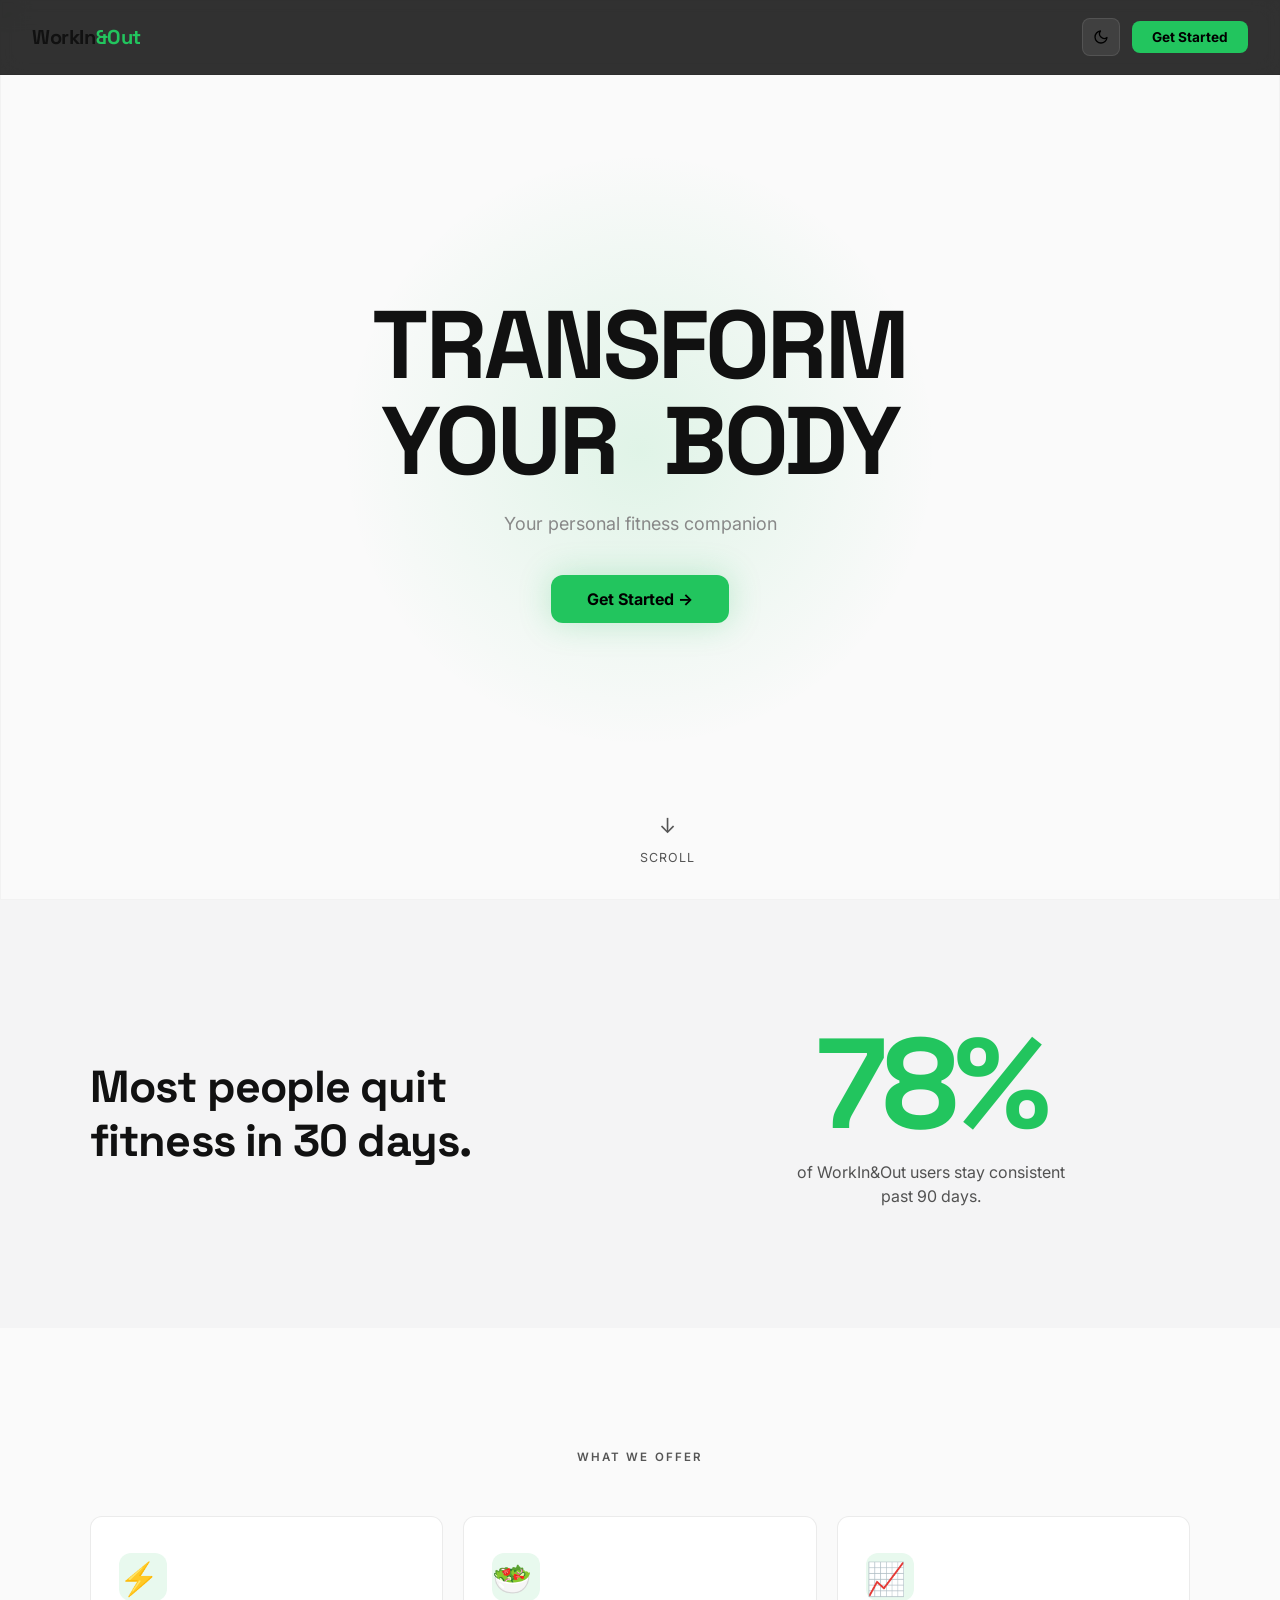
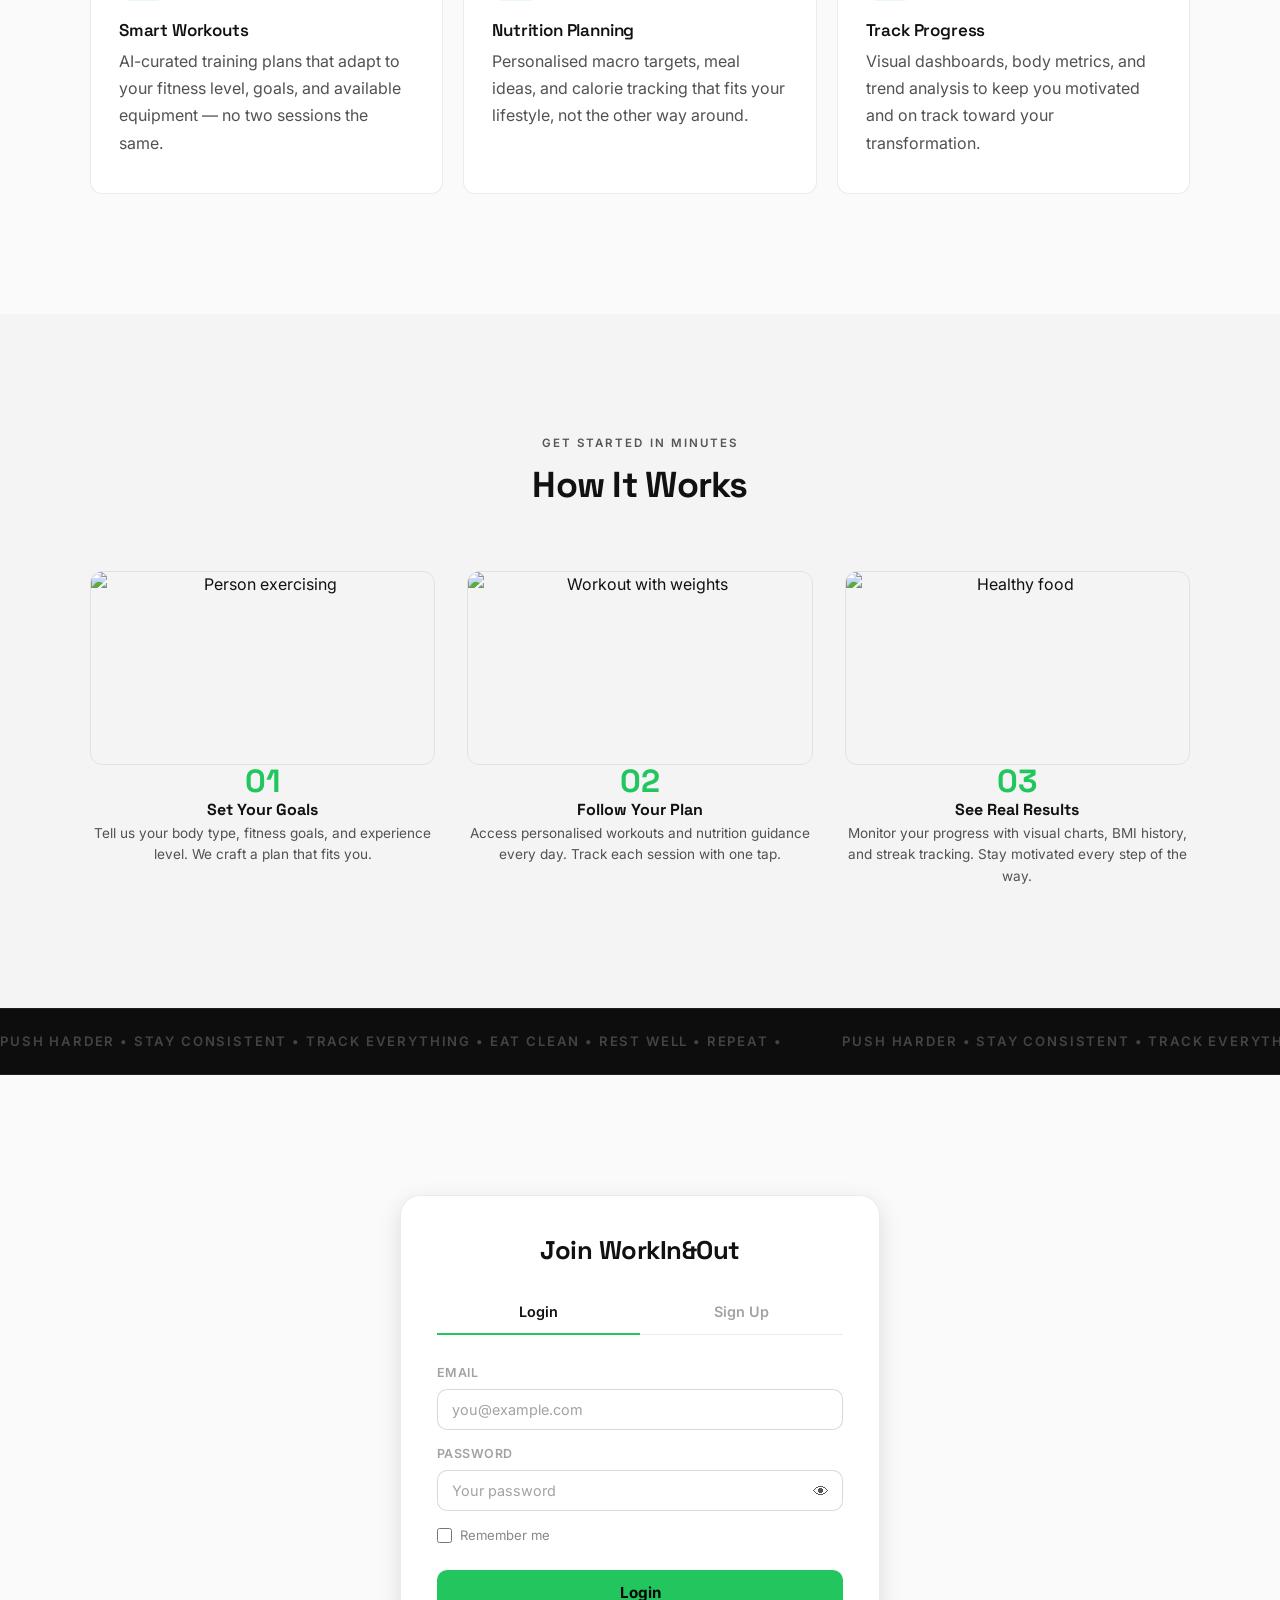
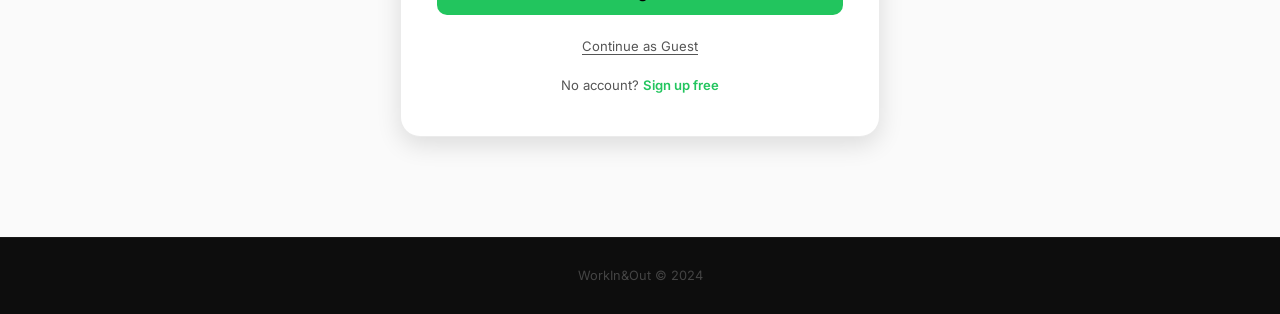
==== commit 31b6e4b5: "Fix theme toggle, replace emojis with SVGs, add hero image and How It Works section, fix mobile sect" ====
--- a/bmi.html
+++ b/bmi.html
@@ -310,7 +310,10 @@
 
                     <!-- Height -->
                     <div class="slider-card">
-                        <div class="slider-label">📏 Height</div>
+                        <div class="slider-label">
+                            <svg xmlns="http://www.w3.org/2000/svg" width="14" height="14" viewBox="0 0 24 24" fill="none" stroke="currentColor" stroke-width="2" stroke-linecap="round" stroke-linejoin="round" aria-hidden="true" style="vertical-align:middle;margin-right:4px"><line x1="12" y1="2" x2="12" y2="22"/><path d="M17 5H9.5a3.5 3.5 0 0 0 0 7h5a3.5 3.5 0 0 1 0 7H6"/></svg>
+                            Height
+                        </div>
                         <div class="slider-value-row">
                             <div class="slider-big-num" id="height-display">170</div>
                             <div class="slider-unit-label" id="height-unit-label">cm</div>
@@ -328,7 +331,10 @@
 
                     <!-- Weight -->
                     <div class="slider-card">
-                        <div class="slider-label">🏋️ Weight</div>
+                        <div class="slider-label">
+                            <svg xmlns="http://www.w3.org/2000/svg" width="14" height="14" viewBox="0 0 24 24" fill="none" stroke="currentColor" stroke-width="2" stroke-linecap="round" stroke-linejoin="round" aria-hidden="true" style="vertical-align:middle;margin-right:4px"><path d="M6 18L18 6M6 6l12 12"/><circle cx="7" cy="7" r="3"/><circle cx="17" cy="17" r="3"/></svg>
+                            Weight
+                        </div>
                         <div class="slider-value-row">
                             <div class="slider-big-num" id="weight-display">70</div>
                             <div class="slider-unit-label" id="weight-unit-label">kg</div>
@@ -390,7 +396,7 @@
             <!-- ── Ideal Weight ── -->
             <div class="section reveal">
                 <div class="section-header">
-                    <h3 class="section-title">🎯 Ideal Weight Range</h3>
+                    <h3 class="section-title">Ideal Weight Range</h3>
                     <span style="font-size:0.8rem;color:#6b7280">Based on BMI 18.5–24.9 for your height</span>
                 </div>
                 <div class="card" style="padding:28px 24px">
@@ -418,14 +424,14 @@
             <!-- ── Save ── -->
             <div class="section reveal">
                 <div class="save-section">
-                    <button class="btn-save" id="save-bmi-btn">💾 Save Reading</button>
+                    <button class="btn-save" id="save-bmi-btn">Save Reading</button>
                 </div>
             </div>
 
             <!-- ── History Chart ── -->
             <div class="section reveal">
                 <div class="section-header">
-                    <h3 class="section-title">📈 BMI History</h3>
+                    <h3 class="section-title">BMI History</h3>
                 </div>
                 <div class="card" style="padding:20px">
                     <canvas class="bmi-chart-canvas" id="bmi-chart"></canvas>
@@ -558,9 +564,10 @@
 
     /* ── Theme sync ── */
     function syncThemeBtn() {
-        var isDark = document.documentElement.getAttribute('data-theme') === 'dark';
+        var isDark = !document.documentElement.getAttribute('data-theme') ||
+                     document.documentElement.getAttribute('data-theme') === 'dark';
         var btn = document.getElementById('themeToggle');
-        if (btn) btn.textContent = isDark ? '☀️ Light Mode' : '🌙 Dark Mode';
+        if (btn) btn.textContent = isDark ? 'Light Mode' : 'Dark Mode';
     }
     var _origToggle = window.ThemeManager && ThemeManager.toggle;
     if (_origToggle) {
--- a/css/style.css
+++ b/css/style.css
@@ -2971,10 +2971,18 @@
   }
 
   .section {
+    padding: 1.5rem 0;
+  }
+
+  .section-lg {
+    padding: 2rem 0;
+  }
+
+  .landing-page .section {
     padding: 60px 0;
   }
 
-  .section-lg {
+  .landing-page .section-lg {
     padding: 80px 0;
   }
 }
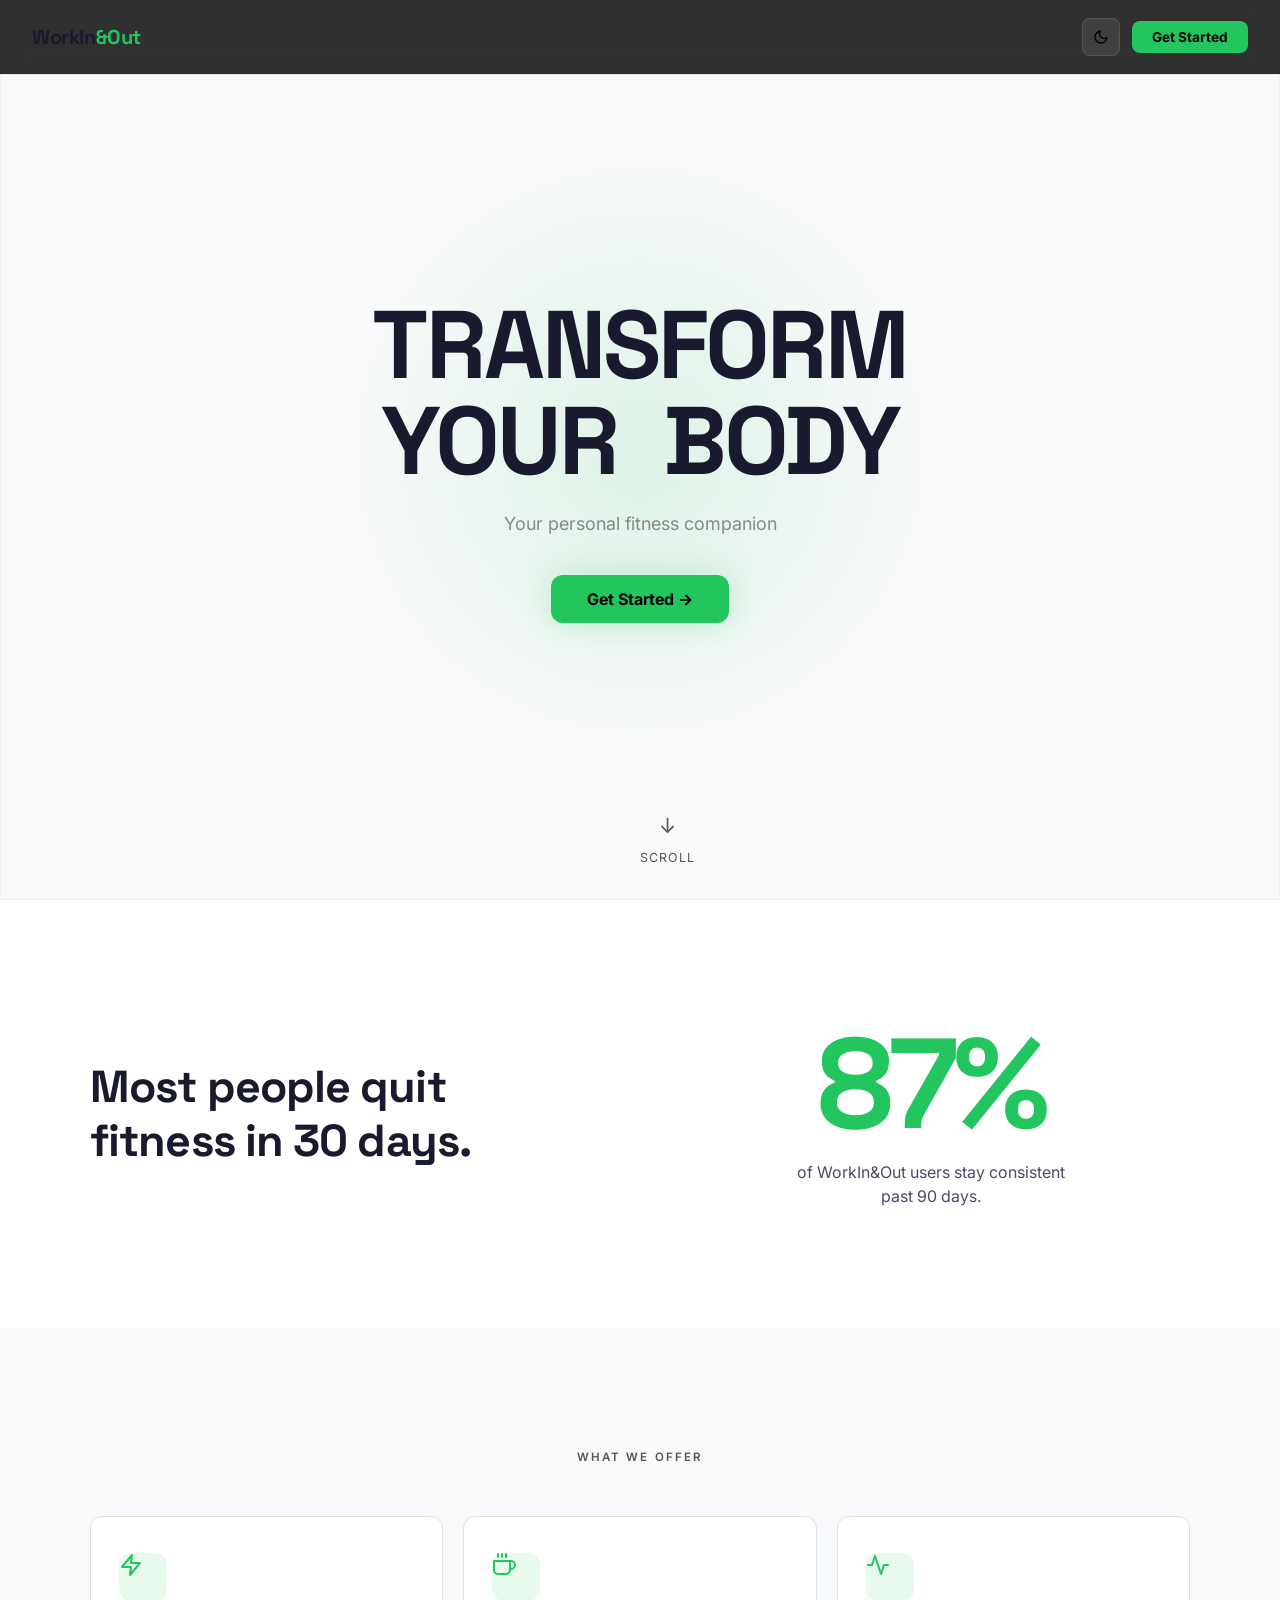
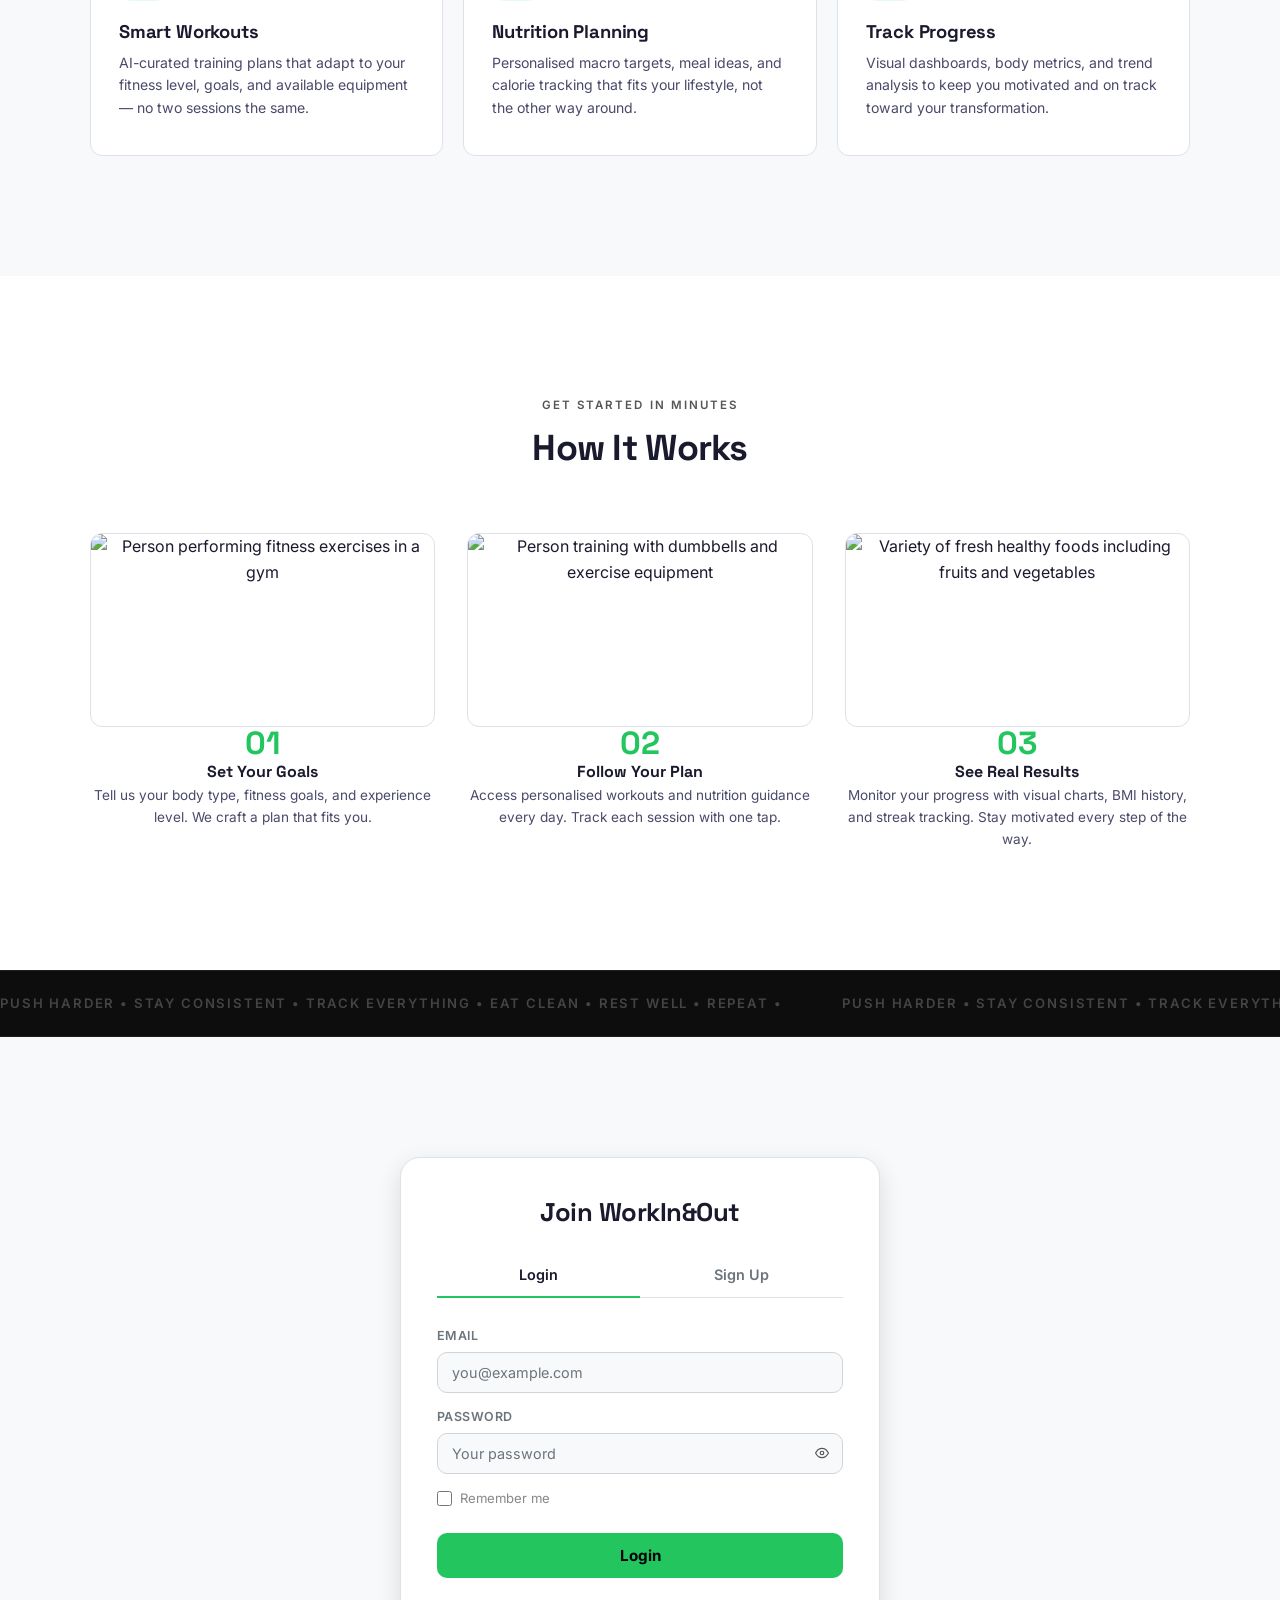
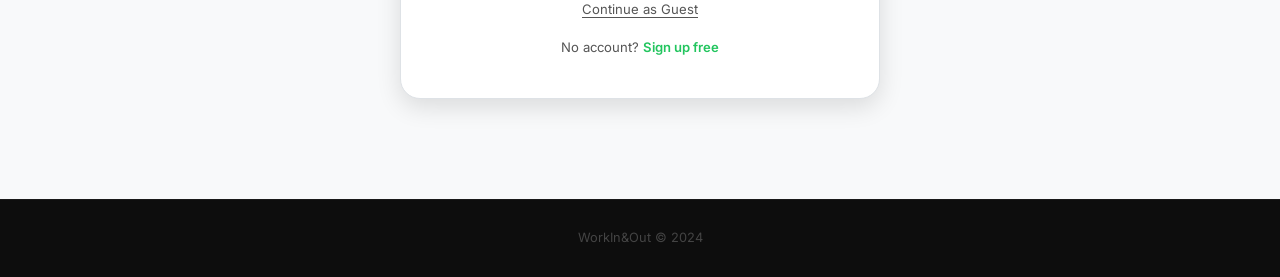
==== commit 5a6f0601: "Fix all UI bugs: duplicate BMI, light theme, card heights, icon alignment, toast dismiss Co-authored" ====
--- a/bmi.html
+++ b/bmi.html
@@ -1,5 +1,5 @@
 <!DOCTYPE html>
-<html lang="en" data-theme="dark">
+<html lang="en">
 <head>
     <meta charset="UTF-8">
     <meta name="viewport" content="width=device-width, initial-scale=1.0">
@@ -11,7 +11,7 @@
     <link rel="stylesheet" href="css/style.css">
     <style>
         /* ── Base overrides ── */
-        body { font-family: 'Inter', sans-serif; background: #0d0d0d; color: #e5e7eb; }
+        body { font-family: 'Inter', sans-serif; background: var(--bg-primary); color: var(--text-primary); }
         h1,h2,h3,h4,.section-title,.page-heading { font-family: 'Space Grotesk', sans-serif; }
 
         /* ── Sidebar ── */
@@ -53,18 +53,18 @@
         /* ── Page heading ── */
         .page-heading {
             font-family: 'Space Grotesk', sans-serif;
-            font-size: 2rem; font-weight: 700; color: #f9fafb;
+            font-size: 2rem; font-weight: 700; color: var(--text-primary);
             letter-spacing: -0.02em; margin: 0 0 4px;
         }
-        .page-subheading { font-size: 0.9rem; color: #6b7280; }
+        .page-subheading { font-size: 0.9rem; color: var(--text-muted); }
 
 
 
         /* ── Unit toggle ── */
         .unit-toggle-wrap { display: flex; align-items: center; gap: 6px; }
         .unit-btn {
-            padding: 7px 16px; border-radius: 999px; border: 1.5px solid rgba(255,255,255,0.12);
-            background: transparent; color: #9ca3af; font-weight: 600; font-size: 0.8rem;
+            padding: 7px 16px; border-radius: 999px; border: 1.5px solid var(--border-color);
+            background: transparent; color: var(--text-muted); font-weight: 600; font-size: 0.8rem;
             cursor: pointer; transition: all 0.15s ease; font-family: 'Inter', sans-serif;
         }
         .unit-btn.active { background: #22c55e; color: #000; border-color: #22c55e; font-weight: 700; }
@@ -76,7 +76,7 @@
 
         /* ── Slider card ── */
         .slider-card {
-            background: #1a1a1a; border: 1px solid rgba(255,255,255,0.06);
+            background: var(--bg-card); border: 1px solid var(--border-color);
             border-radius: 16px; padding: 24px; display: flex; flex-direction: column; gap: 20px;
             transition: transform 0.2s ease, box-shadow 0.2s ease;
         }
@@ -84,22 +84,22 @@
 
         .slider-label {
             font-family: 'Space Grotesk', sans-serif; font-weight: 700; font-size: 0.8rem;
-            color: #6b7280; text-transform: uppercase; letter-spacing: 0.08em;
+            color: var(--text-muted); text-transform: uppercase; letter-spacing: 0.08em;
         }
         .slider-value-row {
             display: flex; align-items: baseline; gap: 6px;
         }
         .slider-big-num {
             font-family: 'Space Grotesk', sans-serif; font-weight: 800; font-size: 3.5rem;
-            line-height: 1; color: #f9fafb;
-        }
-        .slider-unit-label { font-size: 1rem; font-weight: 600; color: #6b7280; }
+            line-height: 1; color: var(--text-primary);
+        }
+        .slider-unit-label { font-size: 1rem; font-weight: 600; color: var(--text-muted); }
 
         /* Custom range slider */
         input[type="range"].bmi-slider {
             -webkit-appearance: none; appearance: none;
             width: 100%; height: 4px; border-radius: 999px;
-            background: rgba(255,255,255,0.1); outline: none; cursor: pointer;
+            background: var(--bg-elevated); outline: none; cursor: pointer;
         }
         input[type="range"].bmi-slider::-webkit-slider-thumb {
             -webkit-appearance: none; appearance: none;
@@ -117,12 +117,12 @@
         }
         .slider-range-labels {
             display: flex; justify-content: space-between;
-            font-size: 0.72rem; color: #4b5563; font-weight: 500; margin-top: -8px;
+            font-size: 0.72rem; color: var(--text-muted); font-weight: 500; margin-top: -8px;
         }
 
         /* ── Result card ── */
         .result-card {
-            background: #1a1a1a; border: 1px solid rgba(255,255,255,0.06);
+            background: var(--bg-card); border: 1px solid var(--border-color);
             border-radius: 16px; padding: 32px 24px;
             transition: transform 0.2s ease, box-shadow 0.2s ease;
         }
@@ -139,7 +139,7 @@
         }
         .bmi-result-center { text-align: center; margin-bottom: 24px; }
         .bmi-desc-text {
-            text-align: center; font-size: 0.88rem; color: #6b7280; line-height: 1.6;
+            text-align: center; font-size: 0.88rem; color: var(--text-muted); line-height: 1.6;
             margin-top: 8px; max-width: 420px; margin-left: auto; margin-right: auto;
         }
 
@@ -152,7 +152,7 @@
         .bmi-scale-marker {
             position: absolute; top: 50%; transform: translate(-50%, -50%);
             width: 22px; height: 22px; border-radius: 50%;
-            background: #fff; border: 3px solid #0d0d0d;
+            background: var(--bg-card); border: 3px solid var(--bg-primary);
             box-shadow: 0 0 0 3px #22c55e, 0 4px 12px rgba(0,0,0,0.5);
             transition: left 0.6s cubic-bezier(0.34,1.56,0.64,1), box-shadow 0.4s ease;
             z-index: 2;
@@ -160,13 +160,13 @@
         .bmi-scale-labels {
             display: flex; justify-content: space-between; margin-top: 8px;
         }
-        .bmi-scale-label { font-size: 0.68rem; color: #6b7280; font-weight: 500; text-align: center; }
+        .bmi-scale-label { font-size: 0.68rem; color: var(--text-muted); font-weight: 500; text-align: center; }
         .bmi-scale-legend {
             display: flex; flex-wrap: wrap; gap: 12px; justify-content: center; margin-top: 14px;
         }
         .bmi-legend-item {
             display: flex; align-items: center; gap: 6px;
-            font-size: 0.72rem; color: #9ca3af; font-weight: 500;
+            font-size: 0.72rem; color: var(--text-secondary); font-weight: 500;
         }
         .bmi-legend-dot { width: 8px; height: 8px; border-radius: 50%; flex-shrink: 0; }
 
@@ -183,16 +183,16 @@
         .ideal-range-val {
             font-family: 'Space Grotesk', sans-serif; font-size: 2rem; font-weight: 800; color: #22c55e;
         }
-        .ideal-range-sub { font-size: 0.72rem; color: #6b7280; font-weight: 600; margin-top: 2px; }
-        .ideal-arrow { font-size: 1.5rem; color: #374151; }
-        .ideal-summary-text { font-size: 0.9rem; color: #9ca3af; text-align: center; }
+        .ideal-range-sub { font-size: 0.72rem; color: var(--text-muted); font-weight: 600; margin-top: 2px; }
+        .ideal-arrow { font-size: 1.5rem; color: var(--text-muted); }
+        .ideal-summary-text { font-size: 0.9rem; color: var(--text-secondary); text-align: center; }
 
         /* ── History chart ── */
         .bmi-chart-canvas { width: 100%; height: 200px; display: block; }
 
         /* ── History section card ── */
         .history-card {
-            background: #1a1a1a; border: 1px solid rgba(255,255,255,0.06);
+            background: var(--bg-card); border: 1px solid var(--border-color);
             border-radius: 16px; overflow: hidden;
             transition: transform 0.2s ease, box-shadow 0.2s ease;
         }
@@ -200,8 +200,8 @@
 
         /* ── Generic card override ── */
         .card {
-            background: #1a1a1a !important;
-            border: 1px solid rgba(255,255,255,0.06) !important;
+            background: var(--bg-card) !important;
+            border: 1px solid var(--border-color) !important;
             border-radius: 16px;
             transition: transform 0.2s ease, box-shadow 0.2s ease;
         }
@@ -227,7 +227,7 @@
         }
         .section-title {
             font-family: 'Space Grotesk', sans-serif;
-            font-size: 1.1rem; font-weight: 700; color: #f9fafb; margin: 0;
+            font-size: 1.1rem; font-weight: 700; color: var(--text-primary); margin: 0;
         }
     </style>
 </head>
@@ -415,7 +415,7 @@
                         <div style="width:1px;height:48px;background:rgba(255,255,255,0.08)"></div>
                         <div class="ideal-range-box">
                             <div style="font-size:0.8rem;color:#9ca3af;margin-bottom:4px">Your ideal range</div>
-                            <div class="ideal-summary-text font-bold" id="ideal-summary" style="font-family:'Space Grotesk',sans-serif;font-weight:700;color:#f9fafb">— to — kg</div>
+                            <div class="ideal-summary-text font-bold" id="ideal-summary" style="font-family:'Space Grotesk',sans-serif;font-weight:700;color:var(--text-primary)">— to — kg</div>
                         </div>
                     </div>
                 </div>
@@ -579,7 +579,6 @@
         ThemeManager.init();
         Auth.requireAuth();
         App.init();
-        BMICalculator.init();
         syncThemeBtn();
 
         /* Pre-populate from profile */
--- a/css/themes.css
+++ b/css/themes.css
@@ -68,17 +68,17 @@
 
 /* ── Light Theme ────────────────────────────── */
 [data-theme="light"] {
-  --bg-primary:    #fafafa;
-  --bg-secondary:  #f4f4f5;
+  --bg-primary:    #f8f9fa;
+  --bg-secondary:  #ffffff;
   --bg-card:       #ffffff;
-  --bg-elevated:   #ffffff;
+  --bg-elevated:   #f1f3f5;
 
-  --text-primary:   #111111;
-  --text-secondary: #525252;
-  --text-muted:     #a3a3a3;
+  --text-primary:   #1a1a2e;
+  --text-secondary: #4a4a6a;
+  --text-muted:     #6c757d;
 
-  --border-color:  rgba(0, 0, 0, 0.08);
-  --border-subtle: rgba(0, 0, 0, 0.04);
+  --border-color:  #dee2e6;
+  --border-subtle: #e9ecef;
 
   --shadow-sm:  0 1px 3px rgba(0, 0, 0, 0.08);
   --shadow-md:  0 4px 12px rgba(0, 0, 0, 0.1);
@@ -86,10 +86,10 @@
   --shadow-hover: 0 8px 24px rgba(0, 0, 0, 0.15), 0 2px 8px rgba(0, 0, 0, 0.08);
 
   --nav-bg:     #ffffff;
-  --nav-border: rgba(0, 0, 0, 0.08);
+  --nav-border: #e9ecef;
 
-  --input-bg:     #ffffff;
-  --input-border: rgba(0, 0, 0, 0.15);
+  --input-bg:     #f8f9fa;
+  --input-border: #ced4da;
 }
 
 /* ── Selective theme transitions ─────────────── */
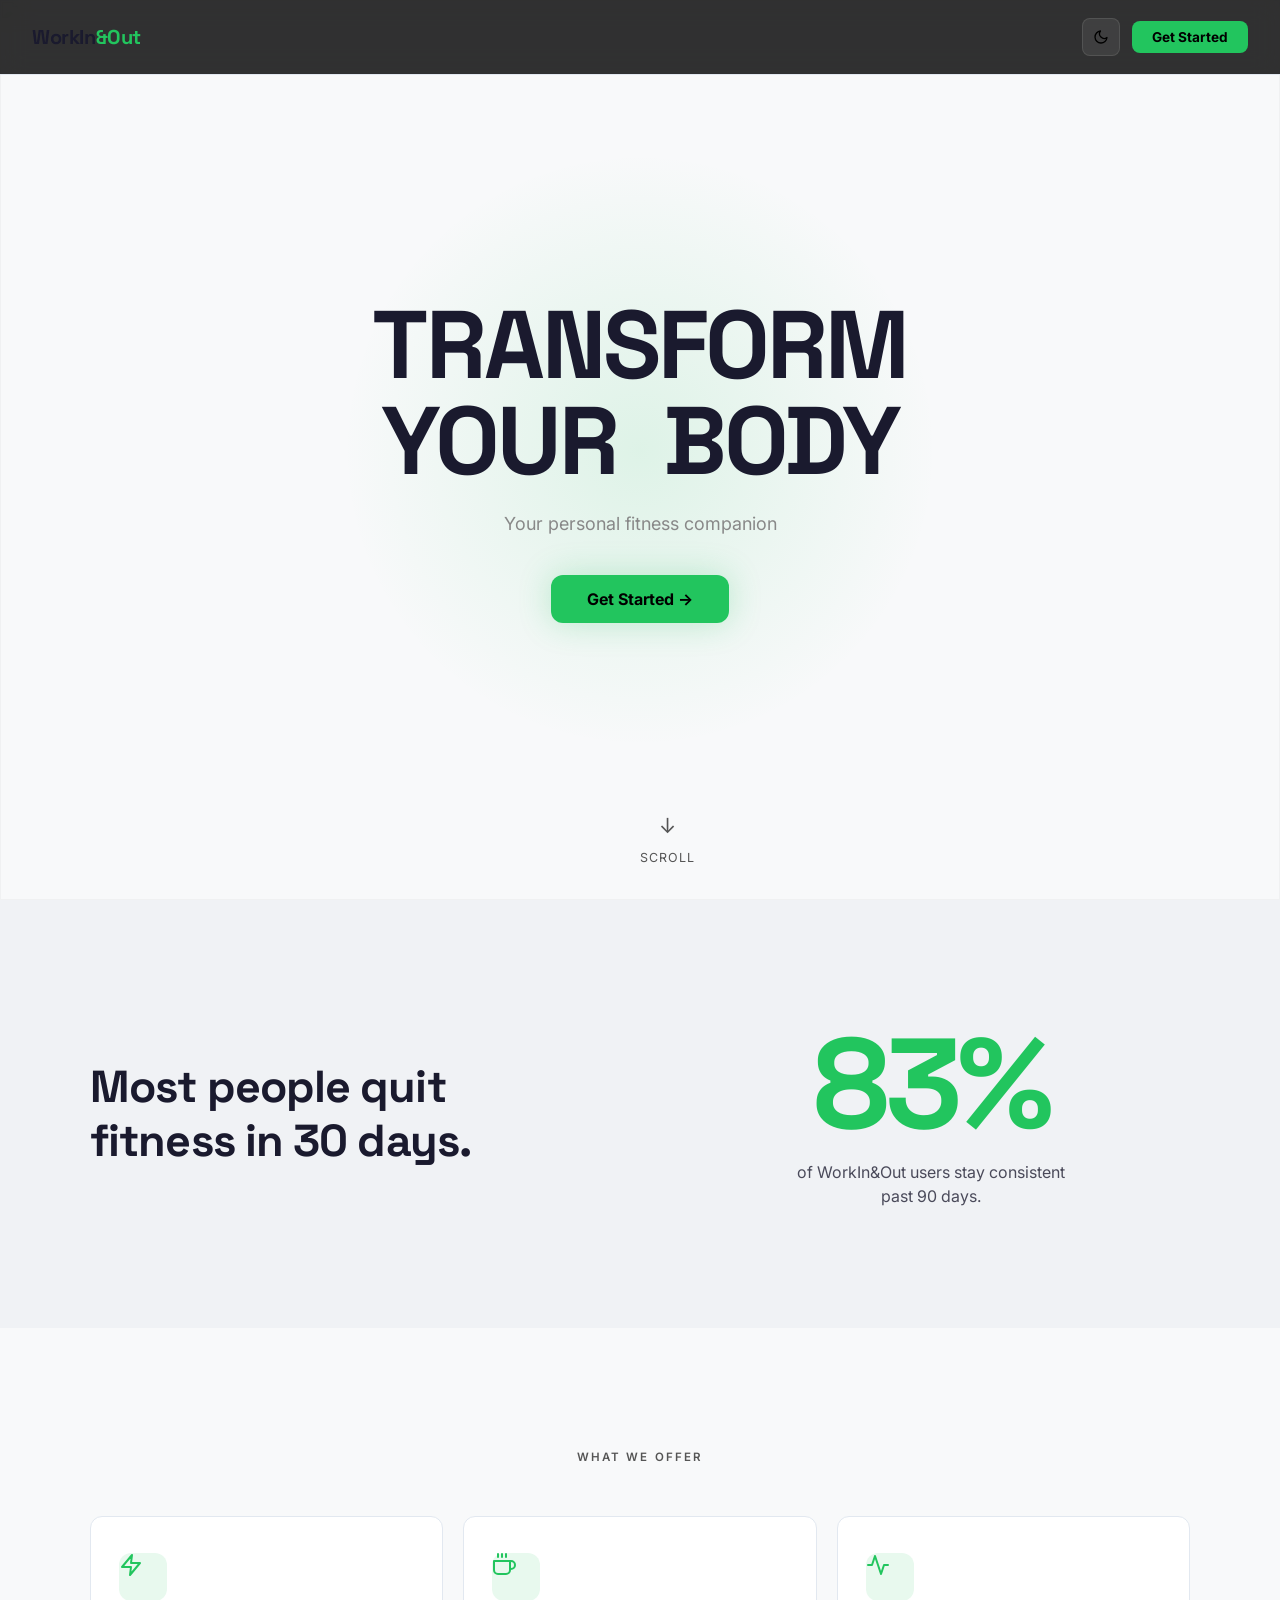
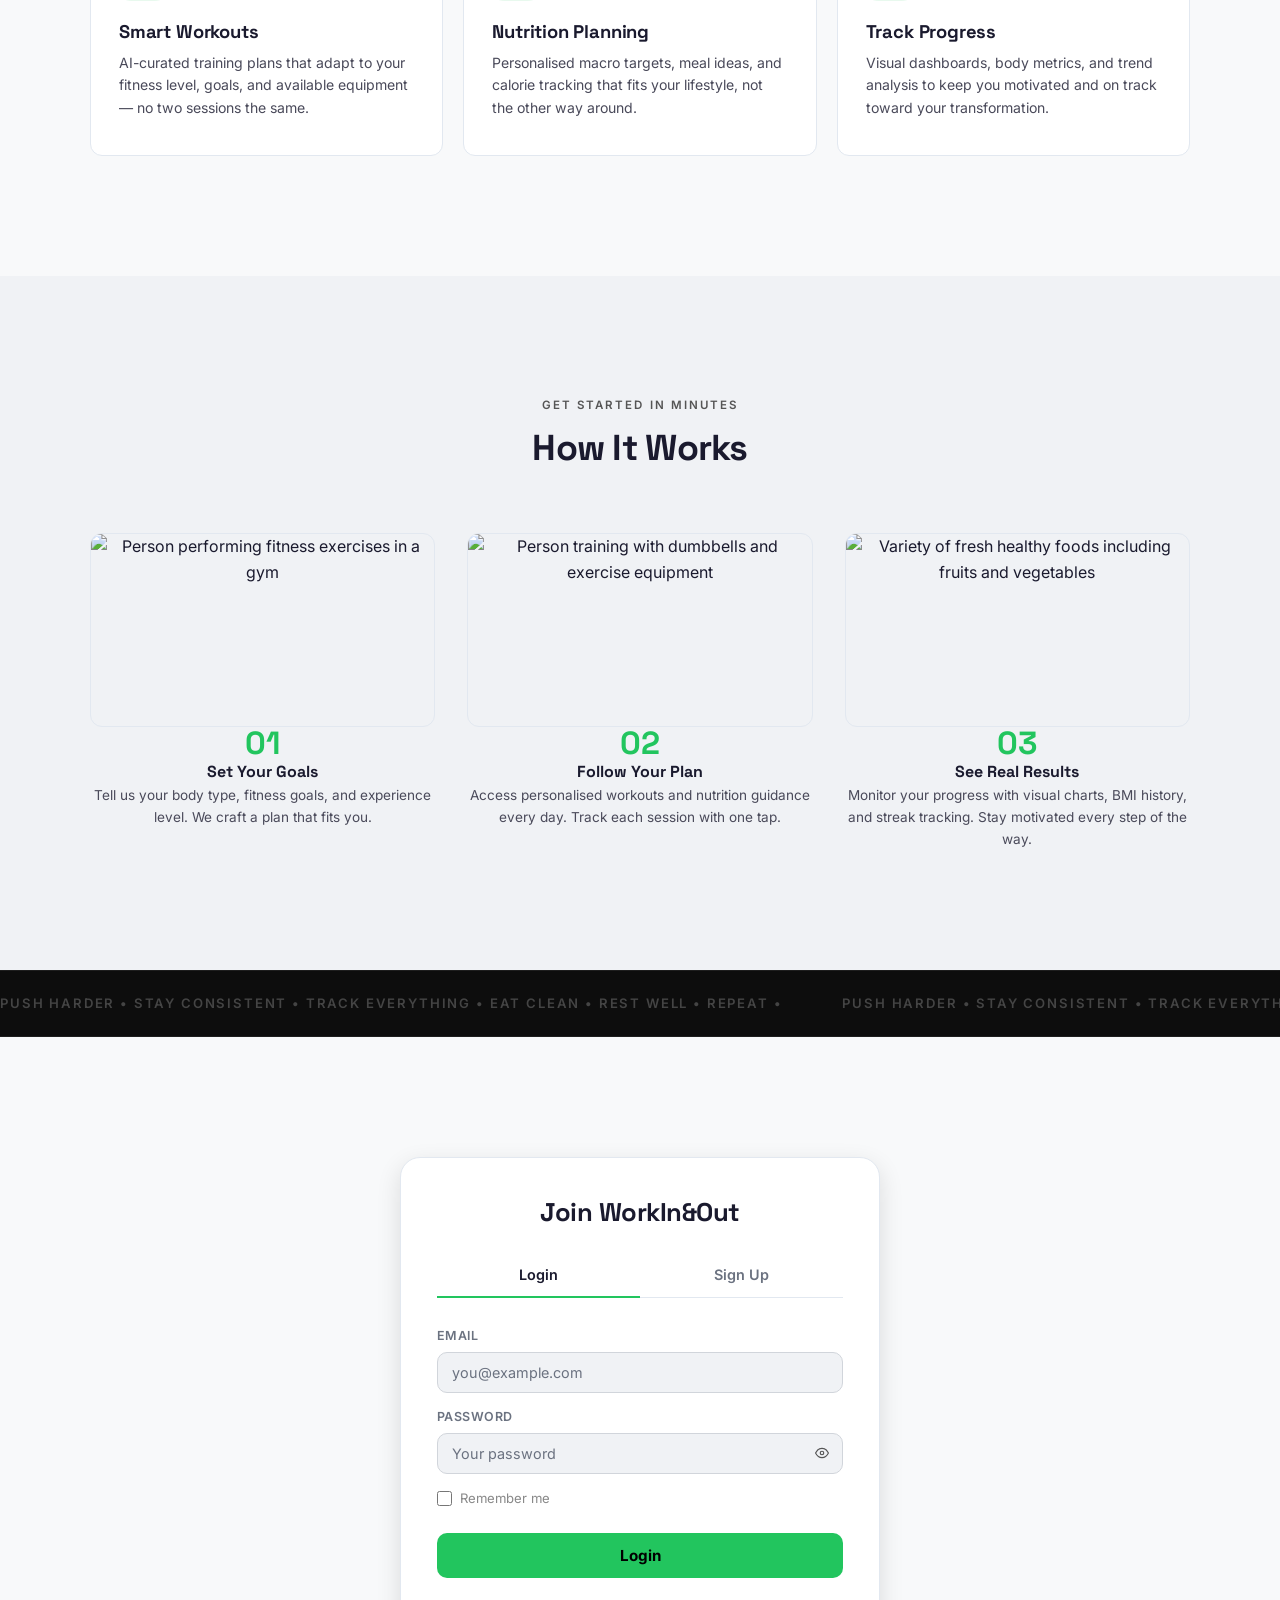
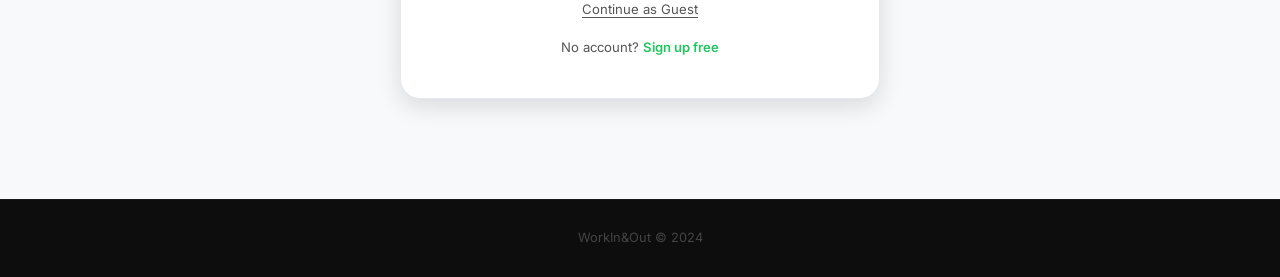
==== commit 612d6bdf: "Fix 6 UI bugs: BMI duplicate, toast cleanup, icon alignment, card heights, light theme Co-authored-b" ====
--- a/bmi.html
+++ b/bmi.html
@@ -1,5 +1,5 @@
 <!DOCTYPE html>
-<html lang="en">
+<html lang="en" data-theme="dark">
 <head>
     <meta charset="UTF-8">
     <meta name="viewport" content="width=device-width, initial-scale=1.0">
@@ -11,7 +11,7 @@
     <link rel="stylesheet" href="css/style.css">
     <style>
         /* ── Base overrides ── */
-        body { font-family: 'Inter', sans-serif; background: var(--bg-primary); color: var(--text-primary); }
+        body { font-family: 'Inter', sans-serif; background: #0d0d0d; color: #e5e7eb; }
         h1,h2,h3,h4,.section-title,.page-heading { font-family: 'Space Grotesk', sans-serif; }
 
         /* ── Sidebar ── */
@@ -53,18 +53,18 @@
         /* ── Page heading ── */
         .page-heading {
             font-family: 'Space Grotesk', sans-serif;
-            font-size: 2rem; font-weight: 700; color: var(--text-primary);
+            font-size: 2rem; font-weight: 700; color: #f9fafb;
             letter-spacing: -0.02em; margin: 0 0 4px;
         }
-        .page-subheading { font-size: 0.9rem; color: var(--text-muted); }
+        .page-subheading { font-size: 0.9rem; color: #6b7280; }
 
 
 
         /* ── Unit toggle ── */
         .unit-toggle-wrap { display: flex; align-items: center; gap: 6px; }
         .unit-btn {
-            padding: 7px 16px; border-radius: 999px; border: 1.5px solid var(--border-color);
-            background: transparent; color: var(--text-muted); font-weight: 600; font-size: 0.8rem;
+            padding: 7px 16px; border-radius: 999px; border: 1.5px solid rgba(255,255,255,0.12);
+            background: transparent; color: #9ca3af; font-weight: 600; font-size: 0.8rem;
             cursor: pointer; transition: all 0.15s ease; font-family: 'Inter', sans-serif;
         }
         .unit-btn.active { background: #22c55e; color: #000; border-color: #22c55e; font-weight: 700; }
@@ -76,7 +76,7 @@
 
         /* ── Slider card ── */
         .slider-card {
-            background: var(--bg-card); border: 1px solid var(--border-color);
+            background: #1a1a1a; border: 1px solid rgba(255,255,255,0.06);
             border-radius: 16px; padding: 24px; display: flex; flex-direction: column; gap: 20px;
             transition: transform 0.2s ease, box-shadow 0.2s ease;
         }
@@ -84,22 +84,22 @@
 
         .slider-label {
             font-family: 'Space Grotesk', sans-serif; font-weight: 700; font-size: 0.8rem;
-            color: var(--text-muted); text-transform: uppercase; letter-spacing: 0.08em;
+            color: #6b7280; text-transform: uppercase; letter-spacing: 0.08em;
         }
         .slider-value-row {
             display: flex; align-items: baseline; gap: 6px;
         }
         .slider-big-num {
             font-family: 'Space Grotesk', sans-serif; font-weight: 800; font-size: 3.5rem;
-            line-height: 1; color: var(--text-primary);
-        }
-        .slider-unit-label { font-size: 1rem; font-weight: 600; color: var(--text-muted); }
+            line-height: 1; color: #f9fafb;
+        }
+        .slider-unit-label { font-size: 1rem; font-weight: 600; color: #6b7280; }
 
         /* Custom range slider */
         input[type="range"].bmi-slider {
             -webkit-appearance: none; appearance: none;
             width: 100%; height: 4px; border-radius: 999px;
-            background: var(--bg-elevated); outline: none; cursor: pointer;
+            background: rgba(255,255,255,0.1); outline: none; cursor: pointer;
         }
         input[type="range"].bmi-slider::-webkit-slider-thumb {
             -webkit-appearance: none; appearance: none;
@@ -117,12 +117,12 @@
         }
         .slider-range-labels {
             display: flex; justify-content: space-between;
-            font-size: 0.72rem; color: var(--text-muted); font-weight: 500; margin-top: -8px;
+            font-size: 0.72rem; color: #4b5563; font-weight: 500; margin-top: -8px;
         }
 
         /* ── Result card ── */
         .result-card {
-            background: var(--bg-card); border: 1px solid var(--border-color);
+            background: #1a1a1a; border: 1px solid rgba(255,255,255,0.06);
             border-radius: 16px; padding: 32px 24px;
             transition: transform 0.2s ease, box-shadow 0.2s ease;
         }
@@ -139,7 +139,7 @@
         }
         .bmi-result-center { text-align: center; margin-bottom: 24px; }
         .bmi-desc-text {
-            text-align: center; font-size: 0.88rem; color: var(--text-muted); line-height: 1.6;
+            text-align: center; font-size: 0.88rem; color: #6b7280; line-height: 1.6;
             margin-top: 8px; max-width: 420px; margin-left: auto; margin-right: auto;
         }
 
@@ -152,7 +152,7 @@
         .bmi-scale-marker {
             position: absolute; top: 50%; transform: translate(-50%, -50%);
             width: 22px; height: 22px; border-radius: 50%;
-            background: var(--bg-card); border: 3px solid var(--bg-primary);
+            background: #fff; border: 3px solid #0d0d0d;
             box-shadow: 0 0 0 3px #22c55e, 0 4px 12px rgba(0,0,0,0.5);
             transition: left 0.6s cubic-bezier(0.34,1.56,0.64,1), box-shadow 0.4s ease;
             z-index: 2;
@@ -160,13 +160,13 @@
         .bmi-scale-labels {
             display: flex; justify-content: space-between; margin-top: 8px;
         }
-        .bmi-scale-label { font-size: 0.68rem; color: var(--text-muted); font-weight: 500; text-align: center; }
+        .bmi-scale-label { font-size: 0.68rem; color: #6b7280; font-weight: 500; text-align: center; }
         .bmi-scale-legend {
             display: flex; flex-wrap: wrap; gap: 12px; justify-content: center; margin-top: 14px;
         }
         .bmi-legend-item {
             display: flex; align-items: center; gap: 6px;
-            font-size: 0.72rem; color: var(--text-secondary); font-weight: 500;
+            font-size: 0.72rem; color: #9ca3af; font-weight: 500;
         }
         .bmi-legend-dot { width: 8px; height: 8px; border-radius: 50%; flex-shrink: 0; }
 
@@ -183,16 +183,16 @@
         .ideal-range-val {
             font-family: 'Space Grotesk', sans-serif; font-size: 2rem; font-weight: 800; color: #22c55e;
         }
-        .ideal-range-sub { font-size: 0.72rem; color: var(--text-muted); font-weight: 600; margin-top: 2px; }
-        .ideal-arrow { font-size: 1.5rem; color: var(--text-muted); }
-        .ideal-summary-text { font-size: 0.9rem; color: var(--text-secondary); text-align: center; }
+        .ideal-range-sub { font-size: 0.72rem; color: #6b7280; font-weight: 600; margin-top: 2px; }
+        .ideal-arrow { font-size: 1.5rem; color: #374151; }
+        .ideal-summary-text { font-size: 0.9rem; color: #9ca3af; text-align: center; }
 
         /* ── History chart ── */
         .bmi-chart-canvas { width: 100%; height: 200px; display: block; }
 
         /* ── History section card ── */
         .history-card {
-            background: var(--bg-card); border: 1px solid var(--border-color);
+            background: #1a1a1a; border: 1px solid rgba(255,255,255,0.06);
             border-radius: 16px; overflow: hidden;
             transition: transform 0.2s ease, box-shadow 0.2s ease;
         }
@@ -200,8 +200,8 @@
 
         /* ── Generic card override ── */
         .card {
-            background: var(--bg-card) !important;
-            border: 1px solid var(--border-color) !important;
+            background: #1a1a1a !important;
+            border: 1px solid rgba(255,255,255,0.06) !important;
             border-radius: 16px;
             transition: transform 0.2s ease, box-shadow 0.2s ease;
         }
@@ -227,7 +227,7 @@
         }
         .section-title {
             font-family: 'Space Grotesk', sans-serif;
-            font-size: 1.1rem; font-weight: 700; color: var(--text-primary); margin: 0;
+            font-size: 1.1rem; font-weight: 700; color: #f9fafb; margin: 0;
         }
     </style>
 </head>
@@ -415,7 +415,7 @@
                         <div style="width:1px;height:48px;background:rgba(255,255,255,0.08)"></div>
                         <div class="ideal-range-box">
                             <div style="font-size:0.8rem;color:#9ca3af;margin-bottom:4px">Your ideal range</div>
-                            <div class="ideal-summary-text font-bold" id="ideal-summary" style="font-family:'Space Grotesk',sans-serif;font-weight:700;color:var(--text-primary)">— to — kg</div>
+                            <div class="ideal-summary-text font-bold" id="ideal-summary" style="font-family:'Space Grotesk',sans-serif;font-weight:700;color:#f9fafb">— to — kg</div>
                         </div>
                     </div>
                 </div>
--- a/css/themes.css
+++ b/css/themes.css
@@ -69,16 +69,16 @@
 /* ── Light Theme ────────────────────────────── */
 [data-theme="light"] {
   --bg-primary:    #f8f9fa;
-  --bg-secondary:  #ffffff;
+  --bg-secondary:  #f0f2f5;
   --bg-card:       #ffffff;
-  --bg-elevated:   #f1f3f5;
+  --bg-elevated:   #f0f2f5;
 
   --text-primary:   #1a1a2e;
-  --text-secondary: #4a4a6a;
-  --text-muted:     #6c757d;
+  --text-secondary: #4a4a5a;
+  --text-muted:     #6b7280;
 
-  --border-color:  #dee2e6;
-  --border-subtle: #e9ecef;
+  --border-color:  #e2e8f0;
+  --border-subtle: rgba(0, 0, 0, 0.04);
 
   --shadow-sm:  0 1px 3px rgba(0, 0, 0, 0.08);
   --shadow-md:  0 4px 12px rgba(0, 0, 0, 0.1);
@@ -86,10 +86,10 @@
   --shadow-hover: 0 8px 24px rgba(0, 0, 0, 0.15), 0 2px 8px rgba(0, 0, 0, 0.08);
 
   --nav-bg:     #ffffff;
-  --nav-border: #e9ecef;
+  --nav-border: #e2e8f0;
 
-  --input-bg:     #f8f9fa;
-  --input-border: #ced4da;
+  --input-bg:     #f0f2f5;
+  --input-border: #d1d5db;
 }
 
 /* ── Selective theme transitions ─────────────── */
--- a/css/style.css
+++ b/css/style.css
@@ -359,7 +359,7 @@
 }
 
 .nav-item:hover {
-  background: var(--bg-card);
+  background: var(--bg-elevated);
   color: var(--text-primary);
 }
 
@@ -527,7 +527,7 @@
 .card:hover {
   transform: translateY(-4px);
   box-shadow: var(--shadow-hover);
-  border-color: rgba(255, 255, 255, 0.1);
+  border-color: var(--border-color);
 }
 
 .card-flat {
@@ -753,7 +753,7 @@
 .btn-ghost:hover {
   background: var(--bg-card);
   color: var(--text-primary);
-  border-color: rgba(255, 255, 255, 0.12);
+  border-color: var(--border-color);
 }
 
 /* Outline accent */
@@ -3048,3 +3048,28 @@
     box-shadow: none;
   }
 }
+
+/* ═══════════════════════════════════════════
+   33. LIGHT THEME OVERRIDES
+═══════════════════════════════════════════ */
+[data-theme="light"] .card {
+  box-shadow: var(--shadow-sm);
+}
+
+[data-theme="light"] .card:hover {
+  box-shadow: var(--shadow-hover);
+}
+
+[data-theme="light"] input,
+[data-theme="light"] select,
+[data-theme="light"] textarea {
+  background: var(--input-bg);
+  border-color: var(--input-border);
+  color: var(--text-primary);
+}
+
+[data-theme="light"] .sidebar {
+  background: var(--nav-bg);
+  border-right-color: var(--nav-border);
+  box-shadow: var(--shadow-sm);
+}
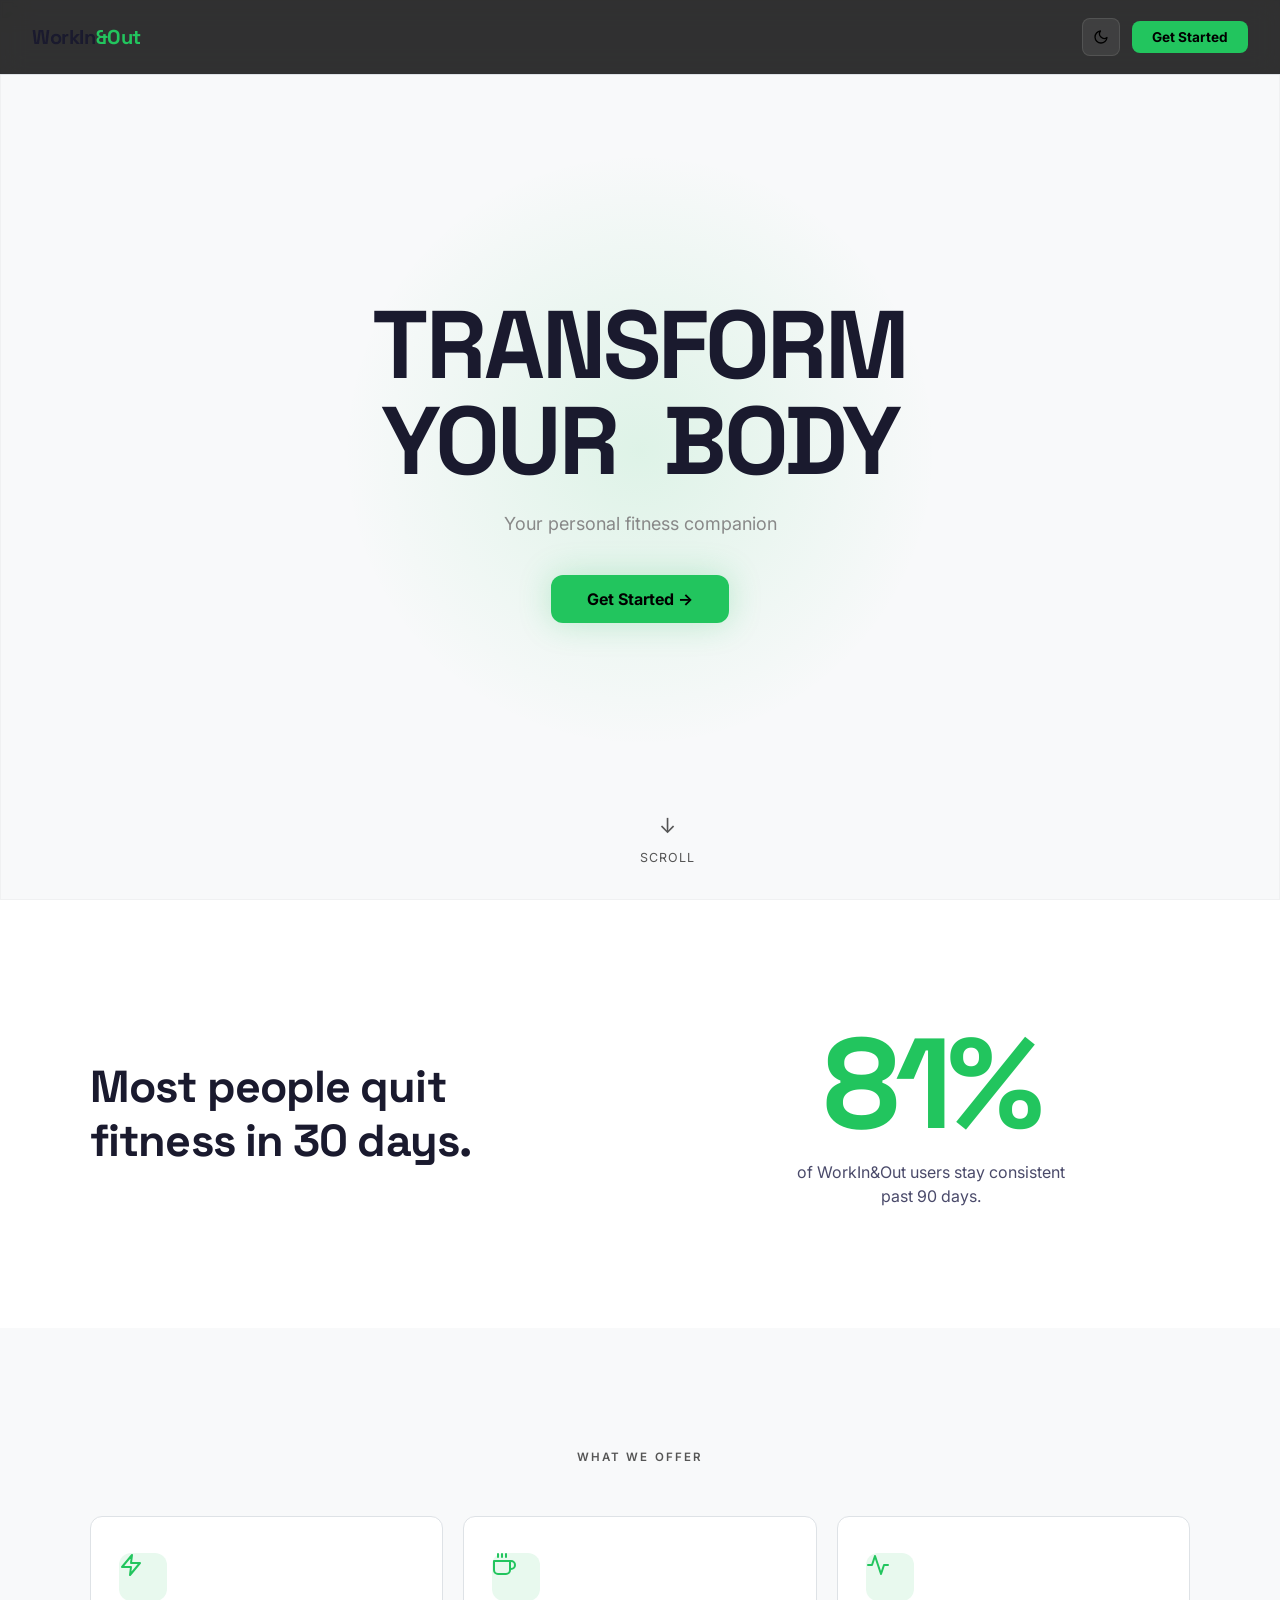
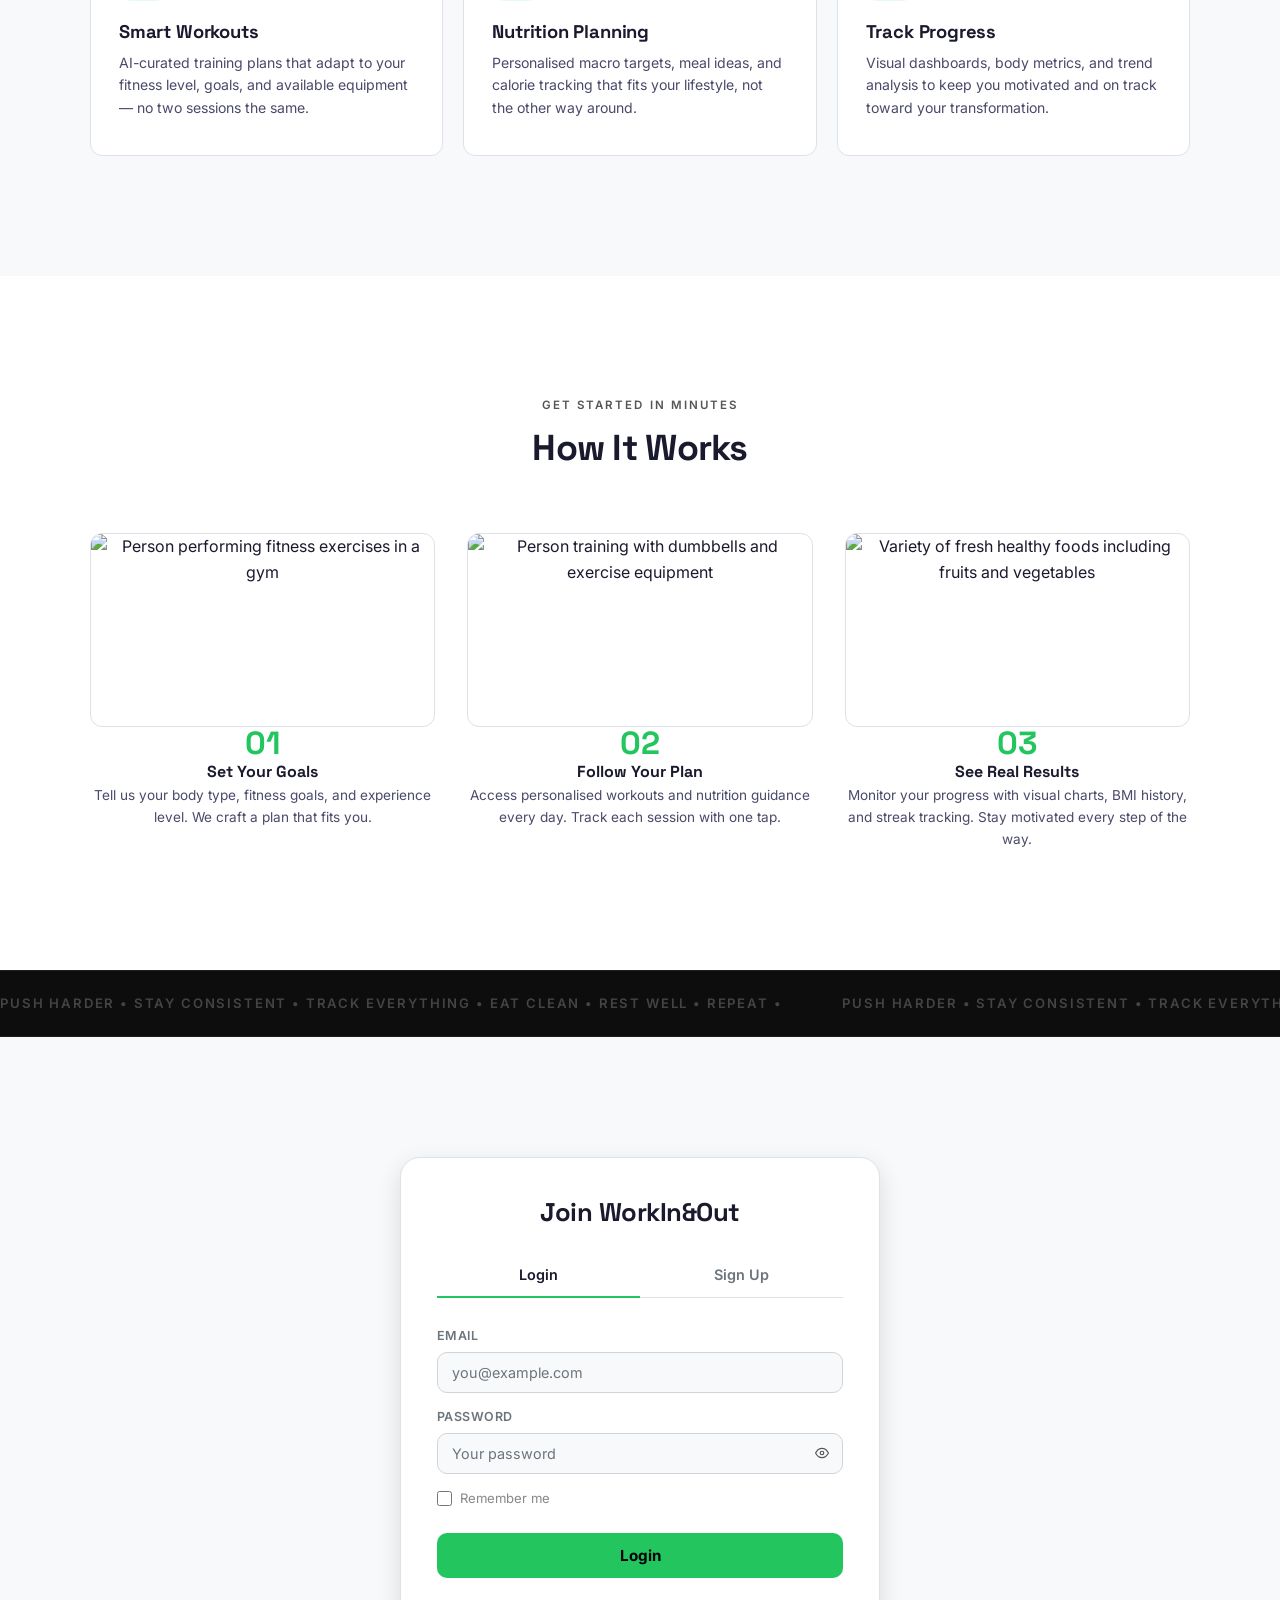
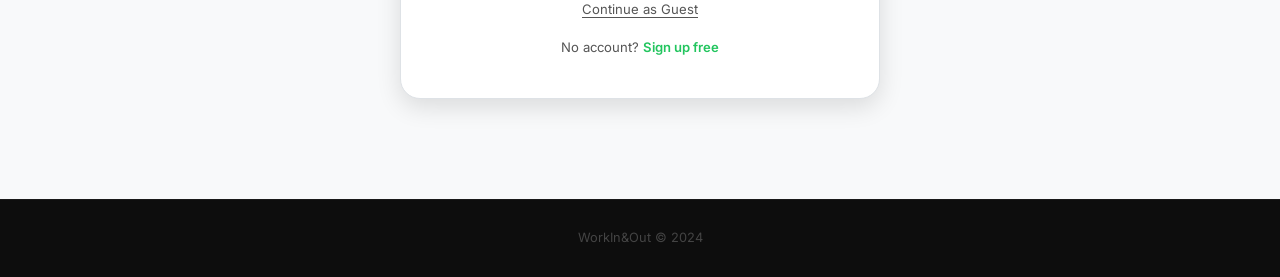
==== commit 7bd05099: "Merge pull request #7 from AbhiSethiya/copilot/fix-ui-bugs-and-design-issues Fix BMI duplicate loggi" ====
--- a/bmi.html
+++ b/bmi.html
@@ -1,5 +1,5 @@
 <!DOCTYPE html>
-<html lang="en" data-theme="dark">
+<html lang="en">
 <head>
     <meta charset="UTF-8">
     <meta name="viewport" content="width=device-width, initial-scale=1.0">
@@ -11,7 +11,7 @@
     <link rel="stylesheet" href="css/style.css">
     <style>
         /* ── Base overrides ── */
-        body { font-family: 'Inter', sans-serif; background: #0d0d0d; color: #e5e7eb; }
+        body { font-family: 'Inter', sans-serif; background: var(--bg-primary); color: var(--text-primary); }
         h1,h2,h3,h4,.section-title,.page-heading { font-family: 'Space Grotesk', sans-serif; }
 
         /* ── Sidebar ── */
@@ -53,18 +53,18 @@
         /* ── Page heading ── */
         .page-heading {
             font-family: 'Space Grotesk', sans-serif;
-            font-size: 2rem; font-weight: 700; color: #f9fafb;
+            font-size: 2rem; font-weight: 700; color: var(--text-primary);
             letter-spacing: -0.02em; margin: 0 0 4px;
         }
-        .page-subheading { font-size: 0.9rem; color: #6b7280; }
+        .page-subheading { font-size: 0.9rem; color: var(--text-muted); }
 
 
 
         /* ── Unit toggle ── */
         .unit-toggle-wrap { display: flex; align-items: center; gap: 6px; }
         .unit-btn {
-            padding: 7px 16px; border-radius: 999px; border: 1.5px solid rgba(255,255,255,0.12);
-            background: transparent; color: #9ca3af; font-weight: 600; font-size: 0.8rem;
+            padding: 7px 16px; border-radius: 999px; border: 1.5px solid var(--border-color);
+            background: transparent; color: var(--text-muted); font-weight: 600; font-size: 0.8rem;
             cursor: pointer; transition: all 0.15s ease; font-family: 'Inter', sans-serif;
         }
         .unit-btn.active { background: #22c55e; color: #000; border-color: #22c55e; font-weight: 700; }
@@ -76,7 +76,7 @@
 
         /* ── Slider card ── */
         .slider-card {
-            background: #1a1a1a; border: 1px solid rgba(255,255,255,0.06);
+            background: var(--bg-card); border: 1px solid var(--border-color);
             border-radius: 16px; padding: 24px; display: flex; flex-direction: column; gap: 20px;
             transition: transform 0.2s ease, box-shadow 0.2s ease;
         }
@@ -84,22 +84,22 @@
 
         .slider-label {
             font-family: 'Space Grotesk', sans-serif; font-weight: 700; font-size: 0.8rem;
-            color: #6b7280; text-transform: uppercase; letter-spacing: 0.08em;
+            color: var(--text-muted); text-transform: uppercase; letter-spacing: 0.08em;
         }
         .slider-value-row {
             display: flex; align-items: baseline; gap: 6px;
         }
         .slider-big-num {
             font-family: 'Space Grotesk', sans-serif; font-weight: 800; font-size: 3.5rem;
-            line-height: 1; color: #f9fafb;
-        }
-        .slider-unit-label { font-size: 1rem; font-weight: 600; color: #6b7280; }
+            line-height: 1; color: var(--text-primary);
+        }
+        .slider-unit-label { font-size: 1rem; font-weight: 600; color: var(--text-muted); }
 
         /* Custom range slider */
         input[type="range"].bmi-slider {
             -webkit-appearance: none; appearance: none;
             width: 100%; height: 4px; border-radius: 999px;
-            background: rgba(255,255,255,0.1); outline: none; cursor: pointer;
+            background: var(--bg-elevated); outline: none; cursor: pointer;
         }
         input[type="range"].bmi-slider::-webkit-slider-thumb {
             -webkit-appearance: none; appearance: none;
@@ -117,12 +117,12 @@
         }
         .slider-range-labels {
             display: flex; justify-content: space-between;
-            font-size: 0.72rem; color: #4b5563; font-weight: 500; margin-top: -8px;
+            font-size: 0.72rem; color: var(--text-muted); font-weight: 500; margin-top: -8px;
         }
 
         /* ── Result card ── */
         .result-card {
-            background: #1a1a1a; border: 1px solid rgba(255,255,255,0.06);
+            background: var(--bg-card); border: 1px solid var(--border-color);
             border-radius: 16px; padding: 32px 24px;
             transition: transform 0.2s ease, box-shadow 0.2s ease;
         }
@@ -139,7 +139,7 @@
         }
         .bmi-result-center { text-align: center; margin-bottom: 24px; }
         .bmi-desc-text {
-            text-align: center; font-size: 0.88rem; color: #6b7280; line-height: 1.6;
+            text-align: center; font-size: 0.88rem; color: var(--text-muted); line-height: 1.6;
             margin-top: 8px; max-width: 420px; margin-left: auto; margin-right: auto;
         }
 
@@ -152,7 +152,7 @@
         .bmi-scale-marker {
             position: absolute; top: 50%; transform: translate(-50%, -50%);
             width: 22px; height: 22px; border-radius: 50%;
-            background: #fff; border: 3px solid #0d0d0d;
+            background: var(--bg-card); border: 3px solid var(--bg-primary);
             box-shadow: 0 0 0 3px #22c55e, 0 4px 12px rgba(0,0,0,0.5);
             transition: left 0.6s cubic-bezier(0.34,1.56,0.64,1), box-shadow 0.4s ease;
             z-index: 2;
@@ -160,13 +160,13 @@
         .bmi-scale-labels {
             display: flex; justify-content: space-between; margin-top: 8px;
         }
-        .bmi-scale-label { font-size: 0.68rem; color: #6b7280; font-weight: 500; text-align: center; }
+        .bmi-scale-label { font-size: 0.68rem; color: var(--text-muted); font-weight: 500; text-align: center; }
         .bmi-scale-legend {
             display: flex; flex-wrap: wrap; gap: 12px; justify-content: center; margin-top: 14px;
         }
         .bmi-legend-item {
             display: flex; align-items: center; gap: 6px;
-            font-size: 0.72rem; color: #9ca3af; font-weight: 500;
+            font-size: 0.72rem; color: var(--text-secondary); font-weight: 500;
         }
         .bmi-legend-dot { width: 8px; height: 8px; border-radius: 50%; flex-shrink: 0; }
 
@@ -183,16 +183,16 @@
         .ideal-range-val {
             font-family: 'Space Grotesk', sans-serif; font-size: 2rem; font-weight: 800; color: #22c55e;
         }
-        .ideal-range-sub { font-size: 0.72rem; color: #6b7280; font-weight: 600; margin-top: 2px; }
-        .ideal-arrow { font-size: 1.5rem; color: #374151; }
-        .ideal-summary-text { font-size: 0.9rem; color: #9ca3af; text-align: center; }
+        .ideal-range-sub { font-size: 0.72rem; color: var(--text-muted); font-weight: 600; margin-top: 2px; }
+        .ideal-arrow { font-size: 1.5rem; color: var(--text-muted); }
+        .ideal-summary-text { font-size: 0.9rem; color: var(--text-secondary); text-align: center; }
 
         /* ── History chart ── */
         .bmi-chart-canvas { width: 100%; height: 200px; display: block; }
 
         /* ── History section card ── */
         .history-card {
-            background: #1a1a1a; border: 1px solid rgba(255,255,255,0.06);
+            background: var(--bg-card); border: 1px solid var(--border-color);
             border-radius: 16px; overflow: hidden;
             transition: transform 0.2s ease, box-shadow 0.2s ease;
         }
@@ -200,8 +200,8 @@
 
         /* ── Generic card override ── */
         .card {
-            background: #1a1a1a !important;
-            border: 1px solid rgba(255,255,255,0.06) !important;
+            background: var(--bg-card) !important;
+            border: 1px solid var(--border-color) !important;
             border-radius: 16px;
             transition: transform 0.2s ease, box-shadow 0.2s ease;
         }
@@ -227,7 +227,7 @@
         }
         .section-title {
             font-family: 'Space Grotesk', sans-serif;
-            font-size: 1.1rem; font-weight: 700; color: #f9fafb; margin: 0;
+            font-size: 1.1rem; font-weight: 700; color: var(--text-primary); margin: 0;
         }
     </style>
 </head>
@@ -415,7 +415,7 @@
                         <div style="width:1px;height:48px;background:rgba(255,255,255,0.08)"></div>
                         <div class="ideal-range-box">
                             <div style="font-size:0.8rem;color:#9ca3af;margin-bottom:4px">Your ideal range</div>
-                            <div class="ideal-summary-text font-bold" id="ideal-summary" style="font-family:'Space Grotesk',sans-serif;font-weight:700;color:#f9fafb">— to — kg</div>
+                            <div class="ideal-summary-text font-bold" id="ideal-summary" style="font-family:'Space Grotesk',sans-serif;font-weight:700;color:var(--text-primary)">— to — kg</div>
                         </div>
                     </div>
                 </div>
--- a/css/themes.css
+++ b/css/themes.css
@@ -69,16 +69,16 @@
 /* ── Light Theme ────────────────────────────── */
 [data-theme="light"] {
   --bg-primary:    #f8f9fa;
-  --bg-secondary:  #f0f2f5;
+  --bg-secondary:  #ffffff;
   --bg-card:       #ffffff;
-  --bg-elevated:   #f0f2f5;
+  --bg-elevated:   #f1f3f5;
 
   --text-primary:   #1a1a2e;
-  --text-secondary: #4a4a5a;
-  --text-muted:     #6b7280;
+  --text-secondary: #4a4a6a;
+  --text-muted:     #6c757d;
 
-  --border-color:  #e2e8f0;
-  --border-subtle: rgba(0, 0, 0, 0.04);
+  --border-color:  #dee2e6;
+  --border-subtle: #e9ecef;
 
   --shadow-sm:  0 1px 3px rgba(0, 0, 0, 0.08);
   --shadow-md:  0 4px 12px rgba(0, 0, 0, 0.1);
@@ -86,10 +86,10 @@
   --shadow-hover: 0 8px 24px rgba(0, 0, 0, 0.15), 0 2px 8px rgba(0, 0, 0, 0.08);
 
   --nav-bg:     #ffffff;
-  --nav-border: #e2e8f0;
+  --nav-border: #e9ecef;
 
-  --input-bg:     #f0f2f5;
-  --input-border: #d1d5db;
+  --input-bg:     #f8f9fa;
+  --input-border: #ced4da;
 }
 
 /* ── Selective theme transitions ─────────────── */
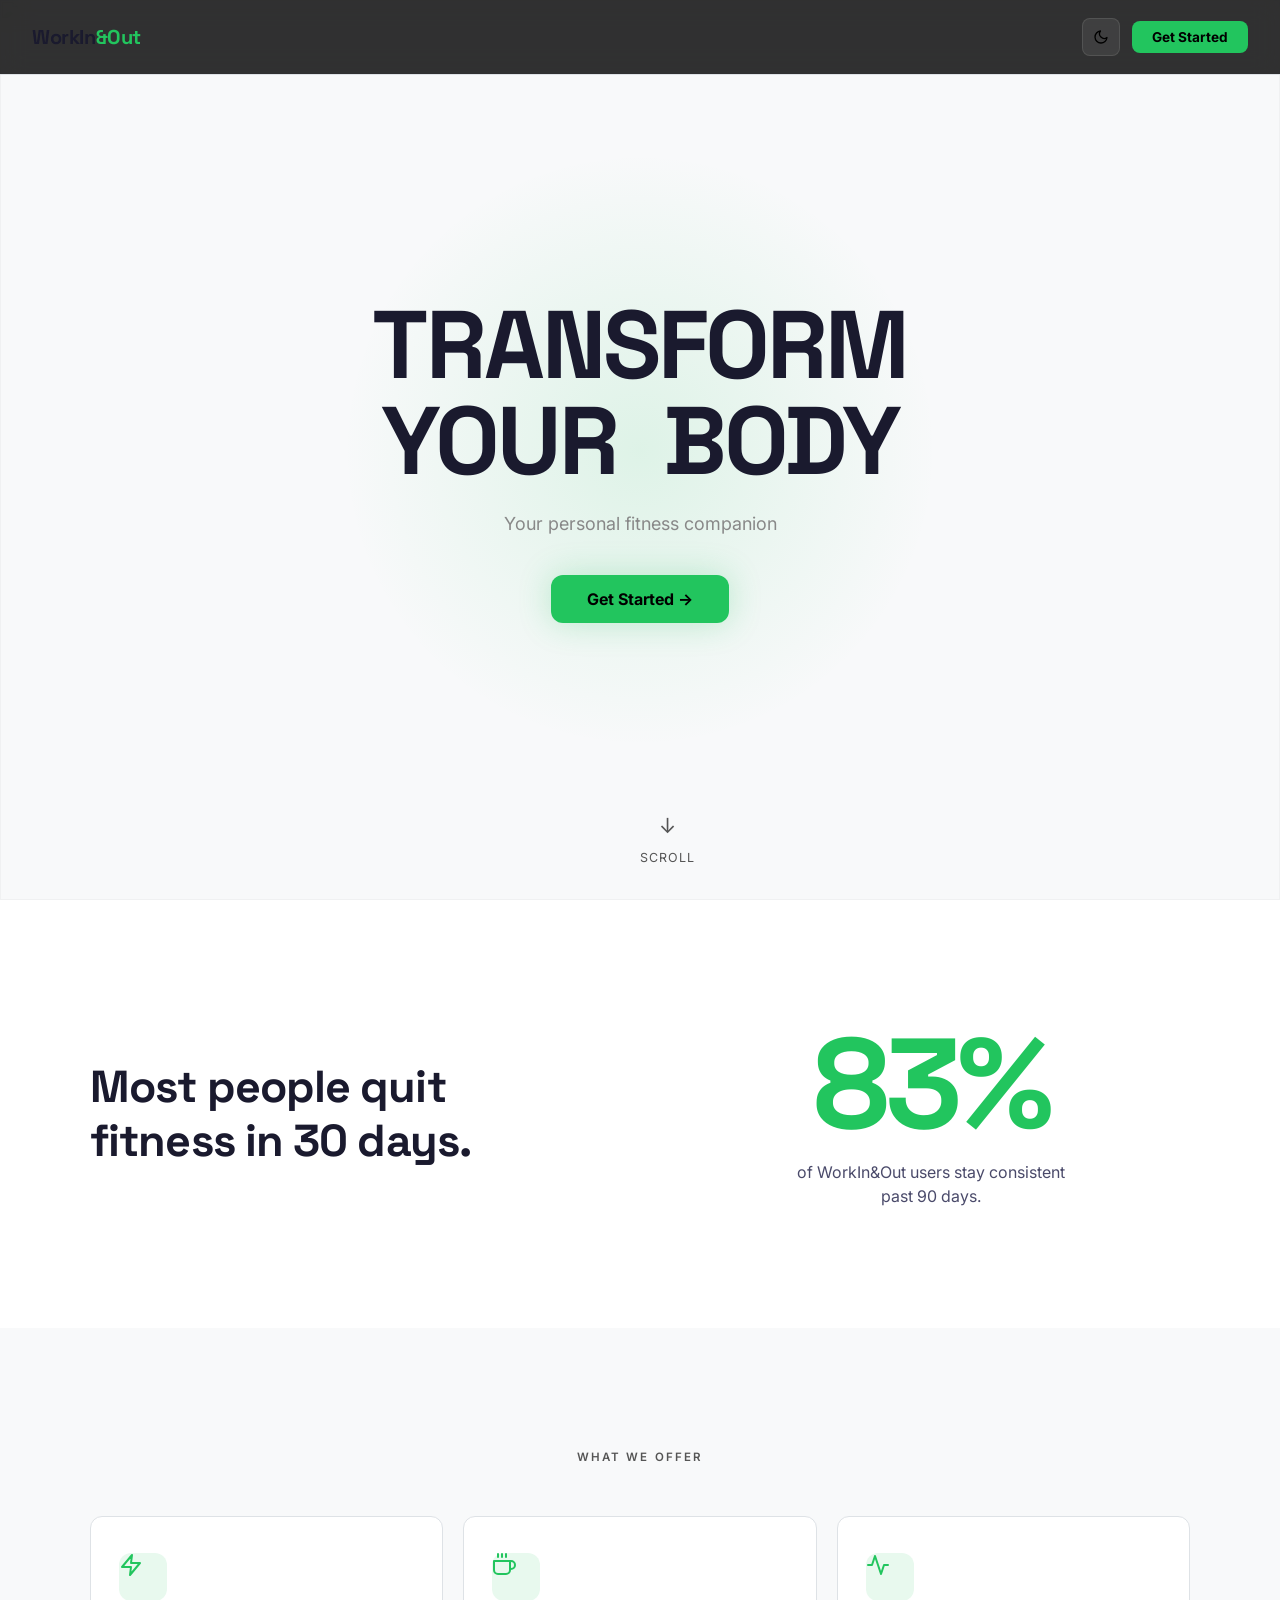
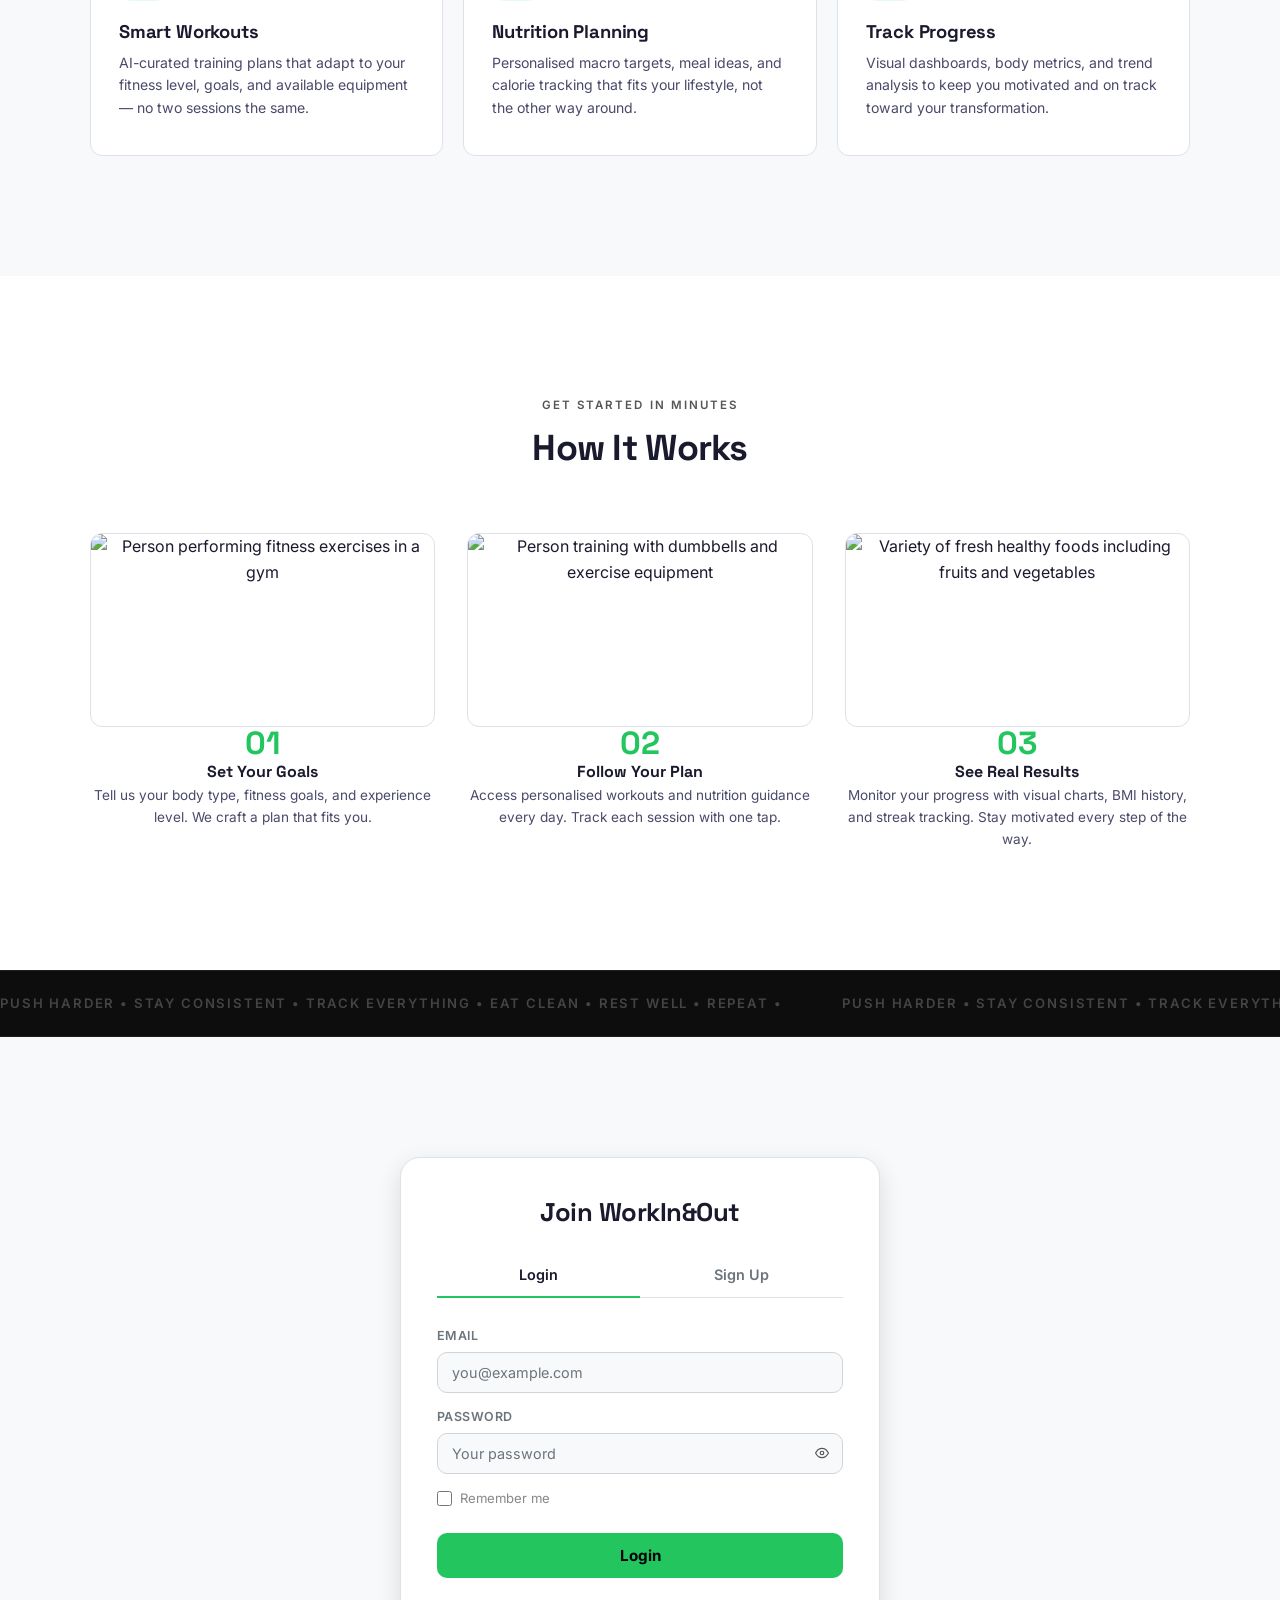
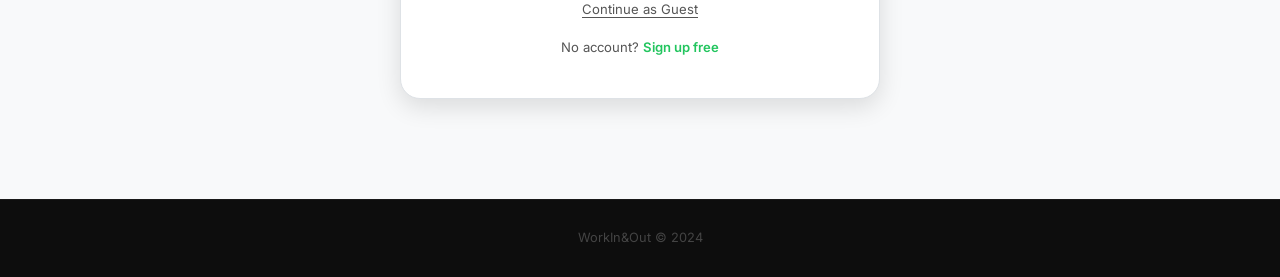
==== commit 2c4d2a24: "Fix BMI duplicate logging, icon alignment, exercise card heights, and light theme inline colors Co-a" ====
--- a/bmi.html
+++ b/bmi.html
@@ -397,24 +397,24 @@
             <div class="section reveal">
                 <div class="section-header">
                     <h3 class="section-title">Ideal Weight Range</h3>
-                    <span style="font-size:0.8rem;color:#6b7280">Based on BMI 18.5–24.9 for your height</span>
+                    <span style="font-size:0.8rem;color:var(--text-muted)">Based on BMI 18.5–24.9 for your height</span>
                 </div>
                 <div class="card" style="padding:28px 24px">
                     <div class="ideal-weight-row" id="ideal-weight-display">
                         <div class="ideal-range-box">
-                            <div style="font-size:0.72rem;color:#6b7280;font-weight:600;text-transform:uppercase;letter-spacing:0.06em;margin-bottom:4px">MIN</div>
+                            <div style="font-size:0.72rem;color:var(--text-muted);font-weight:600;text-transform:uppercase;letter-spacing:0.06em;margin-bottom:4px">MIN</div>
                             <div class="ideal-range-val" id="ideal-min">—</div>
                             <div class="ideal-range-sub" id="ideal-unit-label">kg</div>
                         </div>
                         <div class="ideal-arrow">→</div>
                         <div class="ideal-range-box">
-                            <div style="font-size:0.72rem;color:#6b7280;font-weight:600;text-transform:uppercase;letter-spacing:0.06em;margin-bottom:4px">MAX</div>
+                            <div style="font-size:0.72rem;color:var(--text-muted);font-weight:600;text-transform:uppercase;letter-spacing:0.06em;margin-bottom:4px">MAX</div>
                             <div class="ideal-range-val" id="ideal-max">—</div>
                             <div class="ideal-range-sub" id="ideal-unit-label2">kg</div>
                         </div>
-                        <div style="width:1px;height:48px;background:rgba(255,255,255,0.08)"></div>
+                        <div style="width:1px;height:48px;background:var(--border-color)"></div>
                         <div class="ideal-range-box">
-                            <div style="font-size:0.8rem;color:#9ca3af;margin-bottom:4px">Your ideal range</div>
+                            <div style="font-size:0.8rem;color:var(--text-muted);margin-bottom:4px">Your ideal range</div>
                             <div class="ideal-summary-text font-bold" id="ideal-summary" style="font-family:'Space Grotesk',sans-serif;font-weight:700;color:var(--text-primary)">— to — kg</div>
                         </div>
                     </div>
